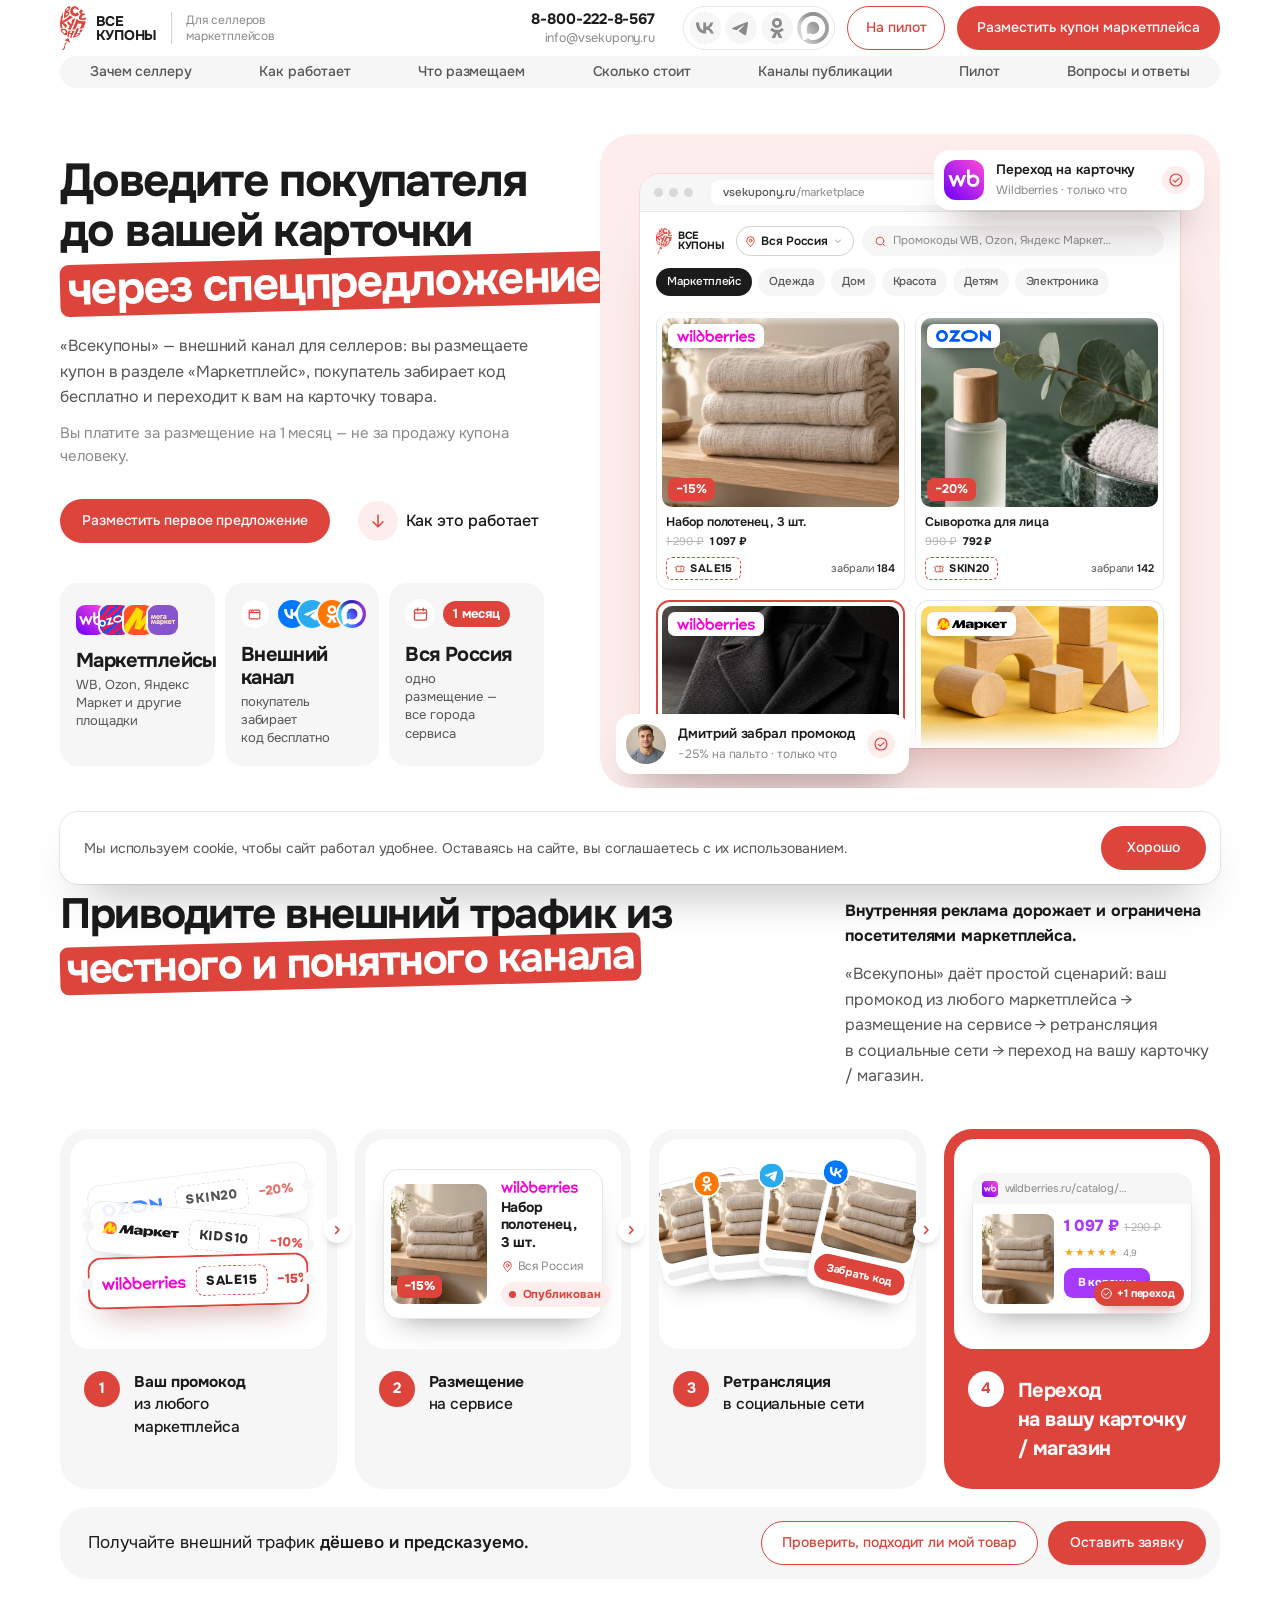
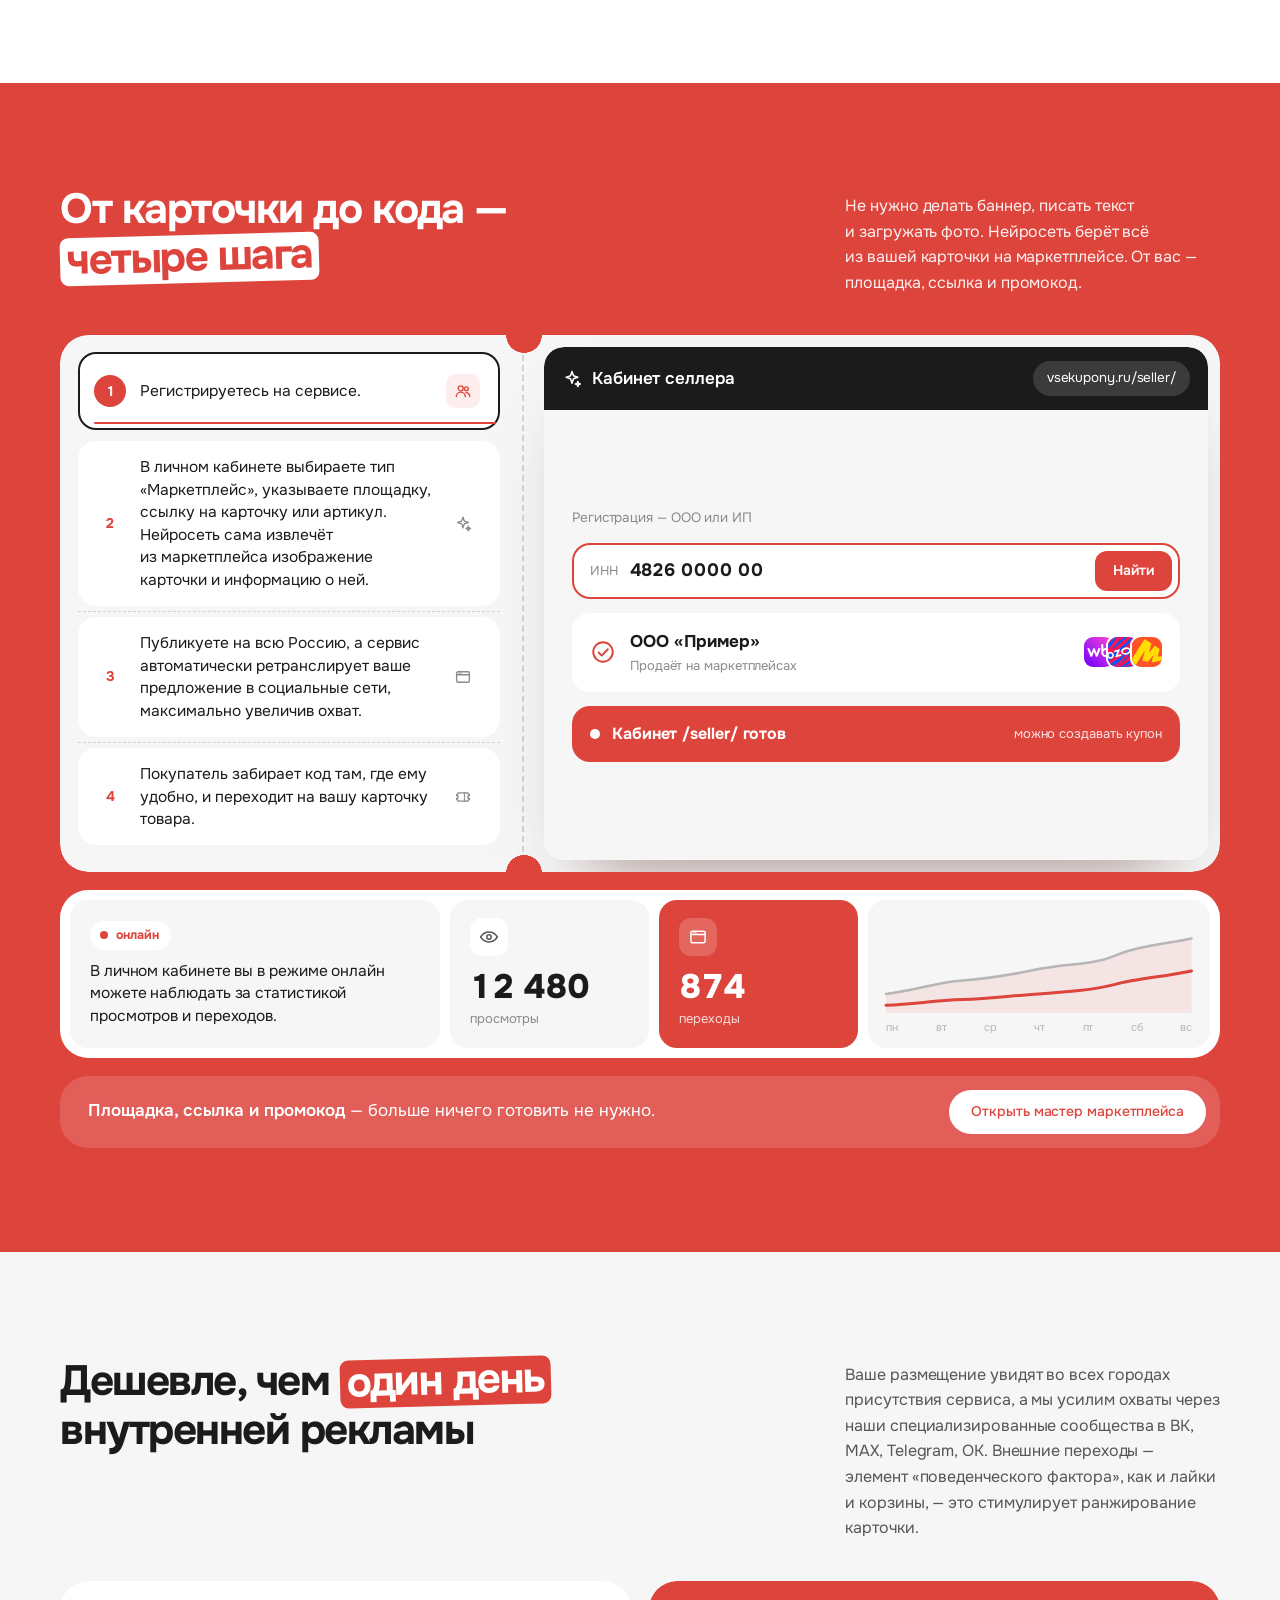
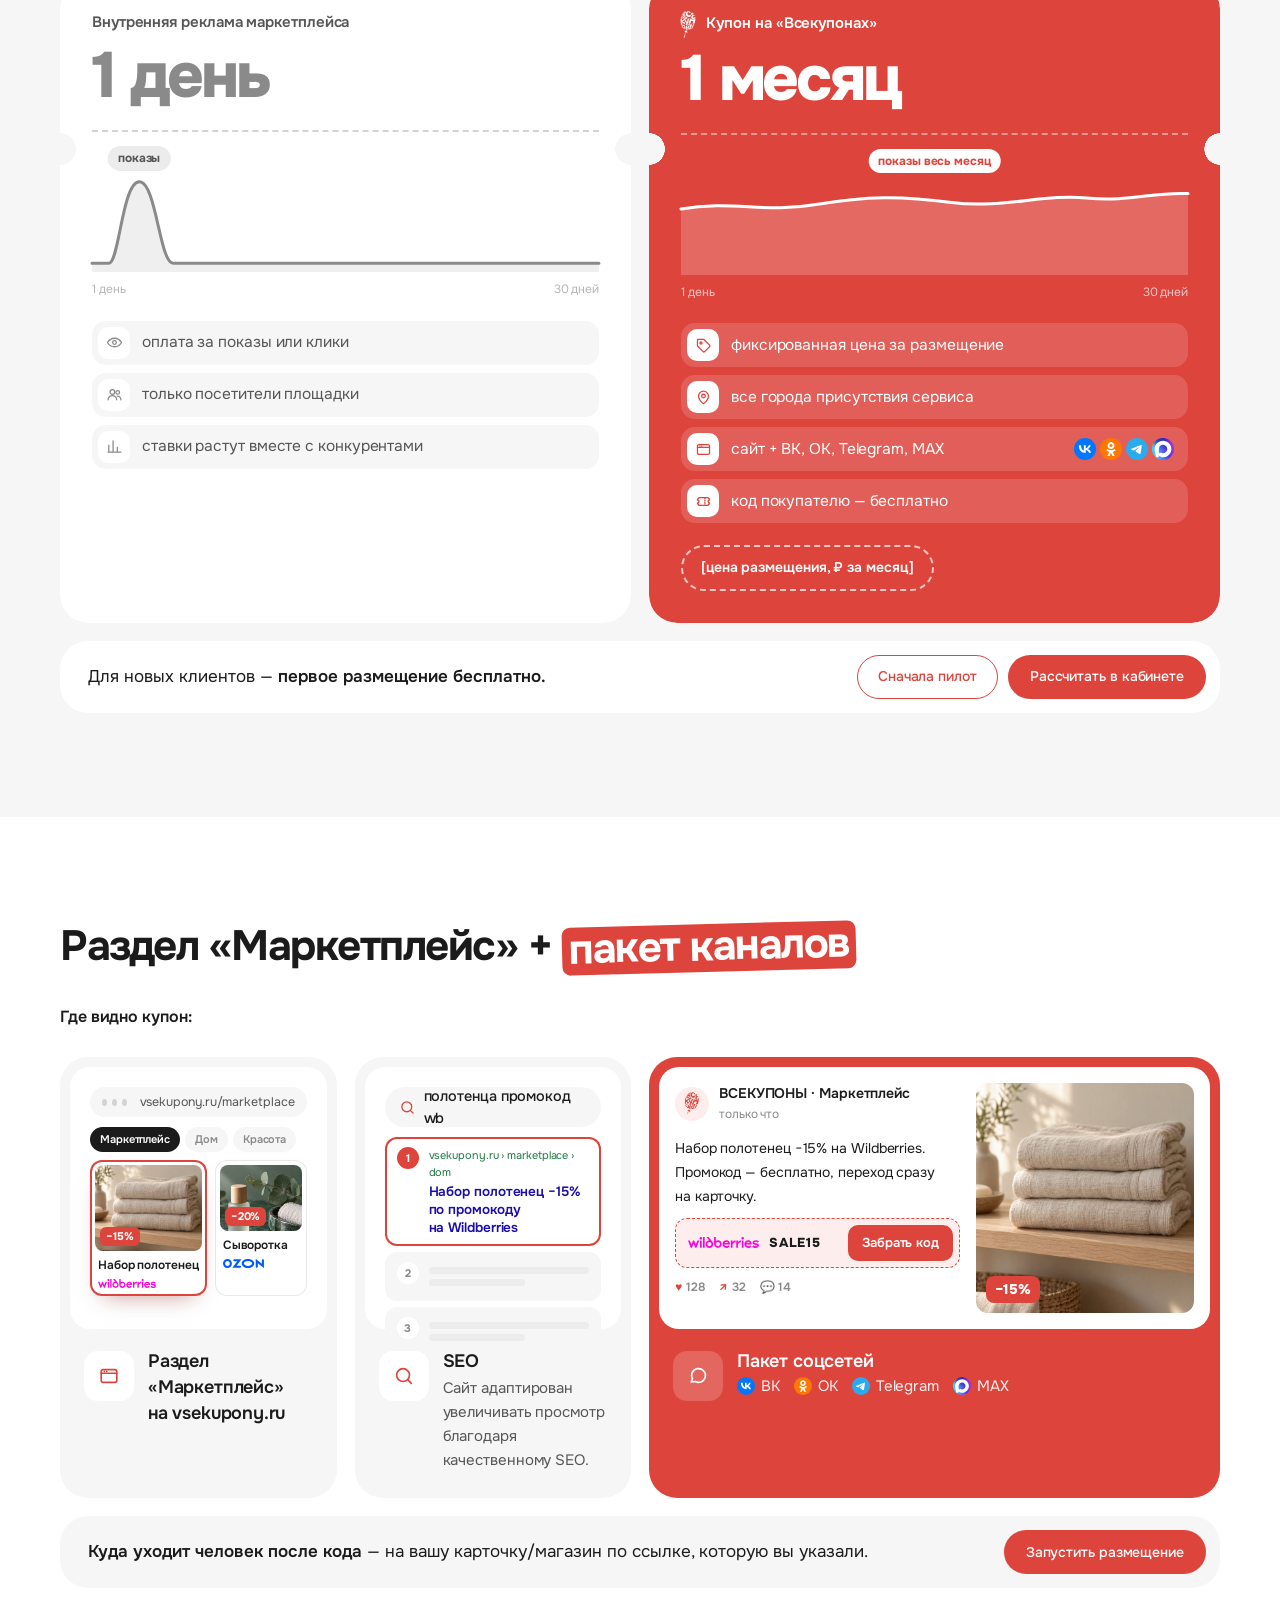
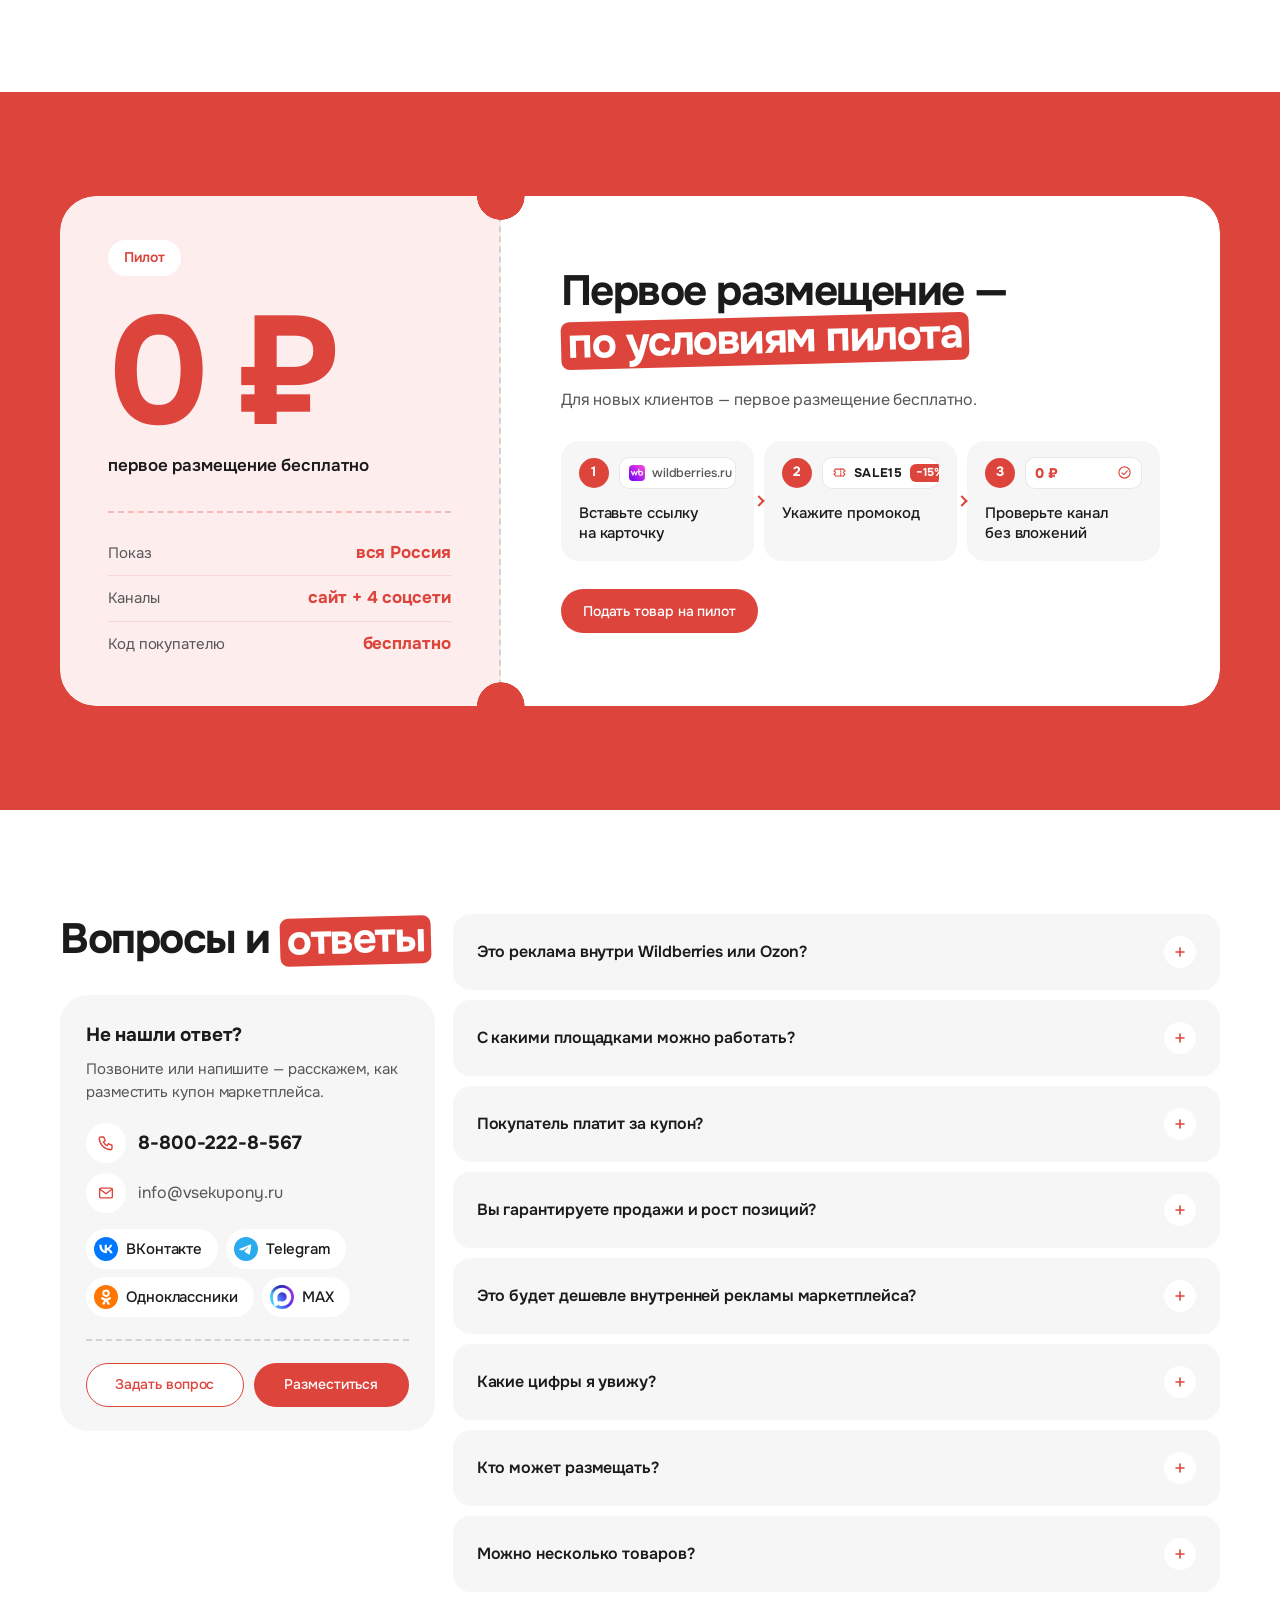
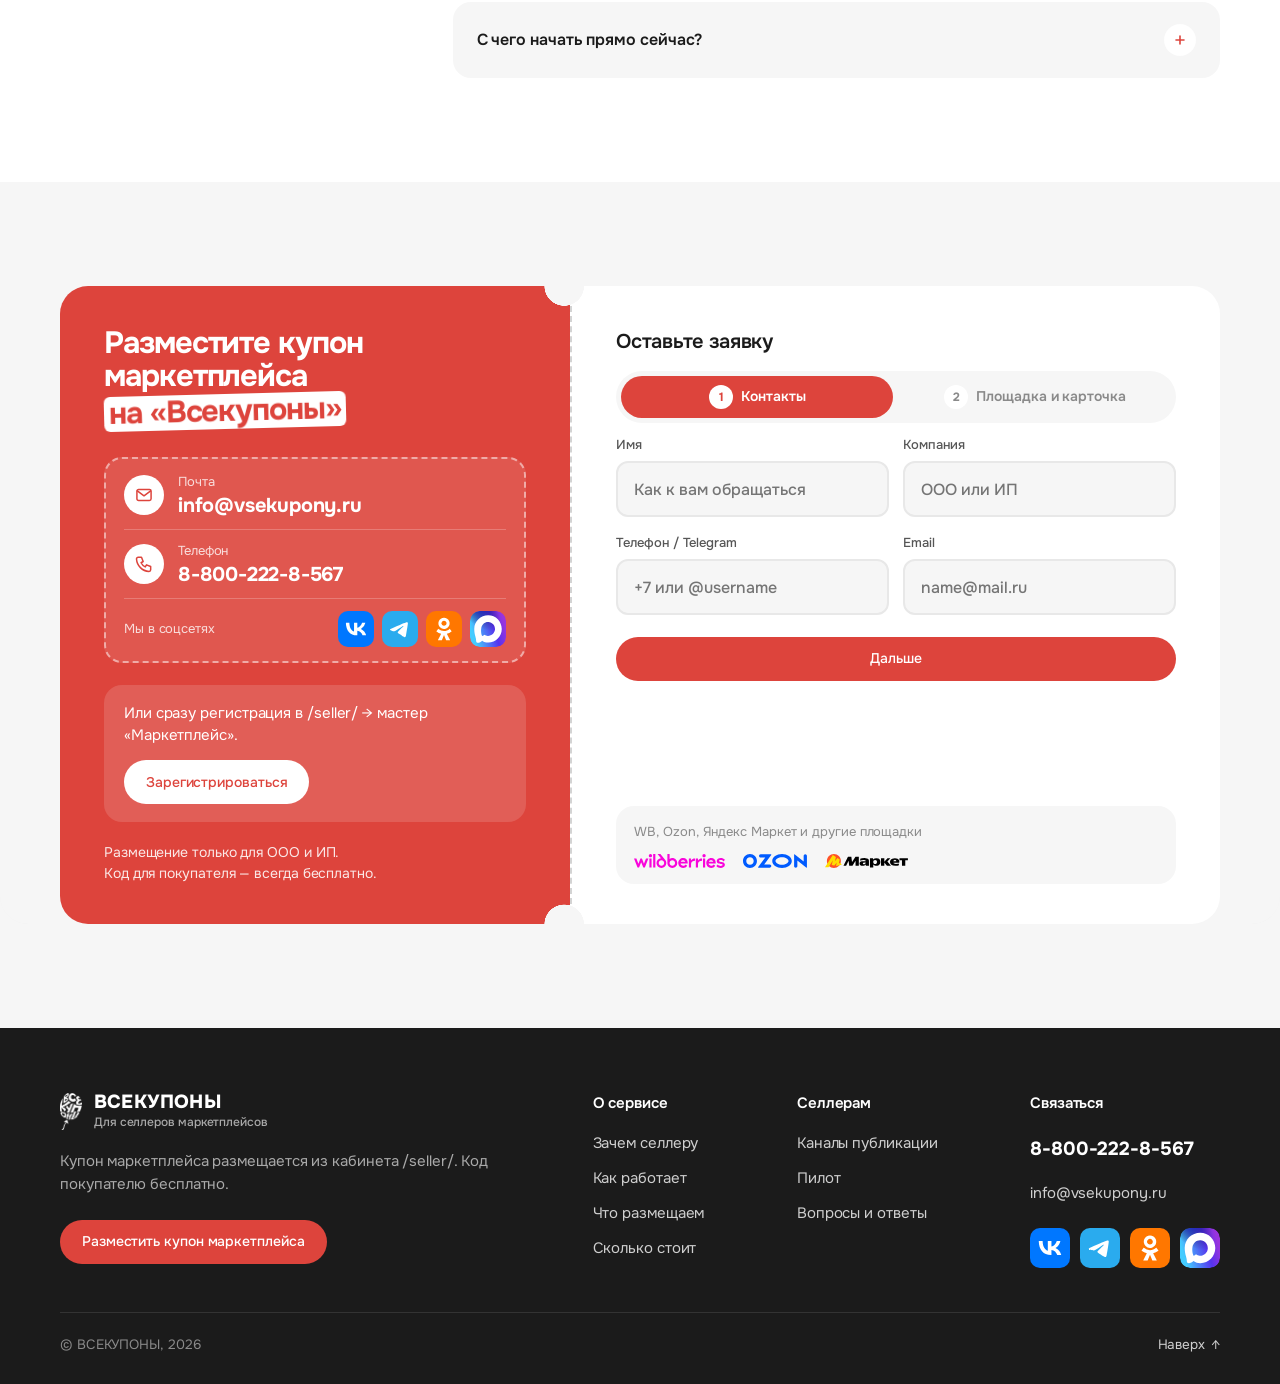
==== marketplace-design.html @ a9ed02a7 "Лендинг для селлеров: подписи каналов по верху значка, плашки шагов пилота одного вида Co-Authored-B" ====
<!doctype html>
<html lang="ru">
<head>
<meta charset="utf-8">
<meta name="robots" content="noindex, nofollow">
<meta name="viewport" content="width=device-width, initial-scale=1">
<title>ВСЕКУПОНЫ для селлеров маркетплейсов — дизайн лендинга</title>
<link rel="preconnect" href="https://fonts.googleapis.com">
<link rel="preconnect" href="https://fonts.gstatic.com" crossorigin>
<link href="https://fonts.googleapis.com/css2?family=Onest:wght@400;500;600;700;800&display=swap" rel="stylesheet">
<link rel="stylesheet" href="assets/business-design.css?v=20261019c">
<link rel="stylesheet" href="assets/marketplace-design.css?v=20261023r">
<link rel="icon" href="assets/brand/logo-red.png">
</head>
<body>

<!-- ===================================================================
     Лендинг для селлеров маркетплейсов — дизайн. Тексты и структура один
     в один с Ч/Б прототипом marketplace.html (правки 23.10.2026), визуальный
     язык и компоненты — с лендинга для бизнеса (index.html): фирменный
     #DD443C, слово-«ценник» в заголовке, купоны с вырезами, мини-интерфейсы.
     Общие стили и скрипты — business-design.css / business-design.js,
     свои блоки — marketplace-design.css, демо мастера и форма в два шага —
     marketplace.js (общий с прототипом), плашки первого экрана —
     marketplace-design.js. Товары, цены и цифры в мини-интерфейсах — пример.
     =================================================================== -->

<!-- Шапка -->
<header class="hd">
  <div class="wrap hd__in">
    <a class="logo" href="#top" aria-label="ВСЕКУПОНЫ для селлеров маркетплейсов">
      <img class="logo__mark" src="assets/brand/logo-red.png" alt="" width="26" height="44">
      <span class="logo__word">Все<br>купоны</span>
    </a>
    <span class="logo__tag">Для селлеров<br>маркетплейсов</span>

    <nav class="hd__nav" aria-label="Разделы">
      <a href="#why">Зачем селлеру</a>
      <a href="#steps">Как работает</a>
      <a href="#easy">Что размещаем</a>
      <a href="#price">Сколько стоит</a>
      <a href="#channels">Каналы публикации</a>
      <a href="#pilot">Пилот</a>
      <a href="#faq">Вопросы и&nbsp;ответы</a>
    </nav>

    <div class="hd__contacts">
      <a class="hd__phone" href="tel:88002228567">8-800-222-8-567</a>
      <a class="hd__mail" href="mailto:info@vsekupony.ru">info@vsekupony.ru</a>
    </div>
    <span class="hd__soc">
      <a href="https://vk.ru/vsekupony_biz" target="_blank" rel="noopener" title="ВКонтакте" aria-label="ВКонтакте" data-soc="vk"></a>
      <a href="https://t.me/vsekupony_bizz" target="_blank" rel="noopener" title="Telegram" aria-label="Telegram" data-soc="tg"></a>
      <a href="https://ok.ru/group/70000060912009" target="_blank" rel="noopener" title="Одноклассники" aria-label="Одноклассники" data-soc="ok"></a>
      <a href="https://max.ru/join/2eN5_3E8tOdDaSFXM5LEZzfrvuWgDR_QiqPF8-xUmv8" target="_blank" rel="noopener" title="MAX" aria-label="MAX" data-soc="max"></a>
    </span>
    <a class="btn btn--soft hd__pilot" href="#pilot">На пилот</a>
    <a class="btn btn--red hd__cta" href="#final">Разместить купон маркетплейса</a>
    <span class="hd__msoc"><a href="https://t.me/vsekupony_bizz" target="_blank" rel="noopener" aria-label="Telegram" data-soc="tg"></a><a href="https://max.ru/join/2eN5_3E8tOdDaSFXM5LEZzfrvuWgDR_QiqPF8-xUmv8" target="_blank" rel="noopener" aria-label="MAX" data-soc="max"></a></span>
    <button class="hd__burger" type="button" aria-label="Меню" aria-expanded="false" aria-controls="mnav" data-burger><i></i><i></i><i></i></button>
  </div>

  <!-- Мобильное меню: разделы, контакты и кнопки -->
  <div class="mnav" id="mnav" hidden data-mnav>
    <nav class="mnav__links" aria-label="Разделы (мобильное меню)">
      <a href="#why">Зачем селлеру</a>
      <a href="#steps">Как работает</a>
      <a href="#easy">Что размещаем</a>
      <a href="#price">Сколько стоит</a>
      <a href="#channels">Каналы публикации</a>
      <a href="#pilot">Пилот</a>
      <a href="#faq">Вопросы и&nbsp;ответы</a>
    </nav>
    <div class="mnav__ct">
      <a class="mnav__phone" href="tel:88002228567">8-800-222-8-567</a>
      <a class="mnav__mail" href="mailto:info@vsekupony.ru">info@vsekupony.ru</a>
      <span class="mnav__soc"><a href="https://vk.ru/vsekupony_biz" target="_blank" rel="noopener" aria-label="ВКонтакте" data-soc="vk"></a><a href="https://t.me/vsekupony_bizz" target="_blank" rel="noopener" aria-label="Telegram" data-soc="tg"></a><a href="https://ok.ru/group/70000060912009" target="_blank" rel="noopener" aria-label="Одноклассники" data-soc="ok"></a><a href="https://max.ru/join/2eN5_3E8tOdDaSFXM5LEZzfrvuWgDR_QiqPF8-xUmv8" target="_blank" rel="noopener" aria-label="MAX" data-soc="max"></a></span>
    </div>
    <div class="mnav__btns">
      <a class="btn btn--soft" href="#pilot">На пилот</a>
      <a class="btn btn--red" href="#final">Разместить купон маркетплейса</a>
    </div>
  </div>
</header>

<main id="top">

  <!-- Первый экран: «Быстрый аргумент» -->
  <section class="hero">
    <div class="wrap hero__in">
      <div class="hero__text">
        <h1>Доведите покупателя до&nbsp;вашей карточки <span class="tag">через спецпредложение</span></h1>
        <p class="lead">«Всекупоны» — внешний канал для селлеров: вы размещаете купон в&nbsp;разделе «Маркетплейс», покупатель забирает код бесплатно и&nbsp;переходит к&nbsp;вам на&nbsp;карточку товара.</p>
        <p class="mx-lead2">Вы платите за&nbsp;размещение на&nbsp;1&nbsp;месяц — не&nbsp;за&nbsp;продажу купона человеку.</p>
        <div class="hero__cta">
          <a class="btn btn--red btn--lg" href="#final">Разместить первое предложение</a>
          <a class="hero__link" href="#steps"><i data-ic="down"></i>Как это работает</a>
        </div>
        <!-- Факты первого экрана — те же фразы, что в прототипе, разложены карточками -->
        <ul class="hero__nums mx-nums">
          <li>
            <span class="mx-mps"><img src="assets/brand/mp/wildberries.svg" alt=""><img src="assets/brand/mp/ozon.svg" alt=""><img src="assets/brand/mp/yandex-market.svg" alt=""><img src="assets/brand/mp/megamarket.svg" alt=""></span>
            <b>Маркетплейсы</b>
            <span>WB, Ozon, Яндекс Маркет и&nbsp;другие площадки</span>
          </li>
          <li>
            <span class="hn__ch"><i class="hn__site" data-ic="site"></i><span class="hn__soc"><i data-soc="vk"></i><i data-soc="tg"></i><i data-soc="ok"></i><i data-soc="max"></i></span></span>
            <b>Внешний канал</b>
            <span>покупатель забирает <br>код бесплатно</span>
          </li>
          <li>
            <span class="hn__price mx-cal"><i data-ic="cal"></i><em>1&nbsp;месяц</em></span>
            <b>Вся Россия</b>
            <span>одно размещение&nbsp;— <br>все города сервиса</span>
          </li>
        </ul>
      </div>

      <!-- Справа — раздел «Маркетплейс» на витрине: лента купонов селлеров
           прокручивается сама (business-design.js), поверх — покупатель забирает
           промокод и переходит на карточку (marketplace-design.js) -->
      <div class="hero__vis hx mx-hx" aria-hidden="true">
        <div class="hx__stage">
          <div class="hx__win">
            <div class="hx__bar"><i></i><i></i><i></i><span><b>vsekupony.ru</b>/marketplace</span></div>
            <div class="hx__app">
              <div class="hx__top">
                <span class="hx__brand"><img class="hx__logo" src="assets/brand/logo-red.png" alt=""><b>Все<br>купоны</b></span>
                <span class="hx__city"><i data-ic="pin"></i>Вся Россия<em data-ic="chev"></em></span>
                <span class="hx__search"><i data-ic="search"></i>Промокоды WB, Ozon, Яндекс Маркет…</span>
              </div>
              <div class="hx__cats"><span class="is-on">Маркетплейс</span><span>Одежда</span><span>Дом</span><span>Красота</span><span>Детям</span><span>Электроника</span></div>
              <div class="hx__feed" data-hx-feed>
                <div class="hx__track">
                  <div class="hx__grid">
                    <div class="hx__c is-hot" data-mx-card="0">
                      <div class="hx__ph" style="background-image:url('assets/products/towels.jpg');background-position:center 40%"><em>−15%</em><span class="mx-mp"><img src="assets/brand/mp/wildberries-full.svg" alt="Wildberries"></span></div>
                      <b>Набор полотенец, 3&nbsp;шт.</b><span class="mx-pr"><s>1&nbsp;290&nbsp;₽</s>1&nbsp;097&nbsp;₽</span>
                      <small class="mx-code"><span><i data-ic="ticket"></i>SALE15</span><em>забрали <u data-mx-count="0">184</u></em></small>
                    </div>
                    <div class="hx__c" data-mx-card="1">
                      <div class="hx__ph" style="background-image:url('assets/products/serum.jpg');background-position:center 45%"><em>−20%</em><span class="mx-mp"><img src="assets/brand/mp/ozon-full.svg" alt="Ozon"></span></div>
                      <b>Сыворотка для&nbsp;лица</b><span class="mx-pr"><s>990&nbsp;₽</s>792&nbsp;₽</span>
                      <small class="mx-code"><span><i data-ic="ticket"></i>SKIN20</span><em>забрали <u data-mx-count="1">142</u></em></small>
                    </div>
                    <div class="hx__c" data-mx-card="2">
                      <div class="hx__ph" style="background-image:url('assets/products/coat.jpg');background-position:center 45%"><em>−25%</em><span class="mx-mp"><img src="assets/brand/mp/wildberries-full.svg" alt="Wildberries"></span></div>
                      <b>Пальто шерстяное</b><span class="mx-pr"><s>8&nbsp;900&nbsp;₽</s>6&nbsp;675&nbsp;₽</span>
                      <small class="mx-code"><span><i data-ic="ticket"></i>WARM25</span><em>забрали <u data-mx-count="2">97</u></em></small>
                    </div>
                    <div class="hx__c" data-mx-card="3">
                      <div class="hx__ph" style="background-image:url('assets/products/toys.jpg');background-position:center 55%"><em>−10%</em><span class="mx-mp"><img src="assets/brand/mp/yandex-market-full.svg" alt="Яндекс Маркет"></span></div>
                      <b>Деревянный конструктор</b><span class="mx-pr"><s>1&nbsp;450&nbsp;₽</s>1&nbsp;305&nbsp;₽</span>
                      <small class="mx-code"><span><i data-ic="ticket"></i>KIDS10</span><em>забрали <u data-mx-count="3">76</u></em></small>
                    </div>
                    <div class="hx__c" data-mx-card="4">
                      <div class="hx__ph" style="background-image:url('assets/products/mugs.jpg');background-position:center 40%"><em>−15%</em><span class="mx-mp"><img src="assets/brand/mp/ozon-full.svg" alt="Ozon"></span></div>
                      <b>Набор кружек, 2&nbsp;шт.</b><span class="mx-pr"><s>1&nbsp;190&nbsp;₽</s>1&nbsp;012&nbsp;₽</span>
                      <small class="mx-code"><span><i data-ic="ticket"></i>CUP15</span><em>забрали <u data-mx-count="4">131</u></em></small>
                    </div>
                    <div class="hx__c" data-mx-card="5">
                      <div class="hx__ph" style="background-image:url('assets/products/manicure.jpg');background-position:center 50%"><em>−30%</em><span class="mx-mp"><img src="assets/brand/mp/megamarket-full.svg" alt="Мегамаркет"></span></div>
                      <b>Набор для&nbsp;маникюра</b><span class="mx-pr"><s>1&nbsp;700&nbsp;₽</s>1&nbsp;190&nbsp;₽</span>
                      <small class="mx-code"><span><i data-ic="ticket"></i>NAIL30</span><em>забрали <u data-mx-count="5">88</u></em></small>
                    </div>
                  </div>
                </div>
              </div>
            </div>
          </div>

          <div class="hx__ev hx__ev--top" data-mx-ev="1">
            <span class="ava mx-ev__mp" style="background-image:url('assets/brand/mp/wildberries.svg')"></span>
            <div><b>Переход на&nbsp;карточку</b><span>Wildberries · только что</span></div>
            <i class="hx__ok" data-ic="check"></i>
          </div>
          <div class="hx__ev" data-mx-ev="0">
            <span class="ava" style="background-image:url('social-kit/photos/people/anna.jpg')"></span>
            <div><b>Анна забрала промокод</b><span>−15% на&nbsp;полотенца · только что</span></div>
            <i class="hx__ok" data-ic="check"></i>
          </div>
        </div>
      </div>
    </div>
  </section>

  <!-- Зачем селлеру: сценарий из четырёх звеньев — мини-интерфейс на каждом -->
  <section class="sec" id="why">
    <div class="wrap">
      <div class="hrow">
        <div class="head">
          <h2>Приводите внешний трафик из&nbsp;<span class="tag">честного и&nbsp;понятного канала</span></h2>
        </div>
        <div class="hrow__txt">
          <p class="text"><b>Внутренняя реклама дорожает и&nbsp;ограничена посетителями маркетплейса.</b></p>
          <p class="text">«Всекупоны» даёт простой сценарий: ваш промокод из&nbsp;любого маркетплейса → размещение на&nbsp;сервисе → ретрансляция в&nbsp;социальные сети → переход на&nbsp;вашу карточку / магазин.</p>
        </div>
      </div>

      <ol class="path path--ui mx-path">
        <!-- 1. Промокоды селлера на разных площадках — стопка купонов -->
        <li>
          <div class="pv mx-pv">
            <div class="mx-codes">
              <div class="mx-cd"><img src="assets/brand/mp/ozon-full.svg" alt="Ozon"><b>SKIN20</b><em>−20%</em></div>
              <div class="mx-cd"><img src="assets/brand/mp/yandex-market-full.svg" alt="Яндекс Маркет"><b>KIDS10</b><em>−10%</em></div>
              <div class="mx-cd is-top"><img src="assets/brand/mp/wildberries-full.svg" alt="Wildberries"><b>SALE15</b><em>−15%</em></div>
            </div>
          </div>
          <div class="path__t"><span class="path__n">1</span><p><b>Ваш промокод</b><br>из&nbsp;любого маркетплейса</p></div>
        </li>
        <!-- 2. Купон на витрине сервиса -->
        <li>
          <div class="pv mx-pv">
            <div class="mx-cp">
              <span class="mx-cp__ph" style="background-image:url('assets/products/towels.jpg')"><em>−15%</em></span>
              <div class="mx-cp__b">
                <img src="assets/brand/mp/wildberries-full.svg" alt="Wildberries">
                <b>Набор полотенец, 3&nbsp;шт.</b>
                <span class="mx-cp__geo"><i data-ic="pin"></i>Вся Россия</span>
                <span class="mx-cp__st"><span class="dot"></span>Опубликован</span>
              </div>
            </div>
          </div>
          <div class="path__t"><span class="path__n">2</span><p><b>Размещение</b><br>на&nbsp;сервисе</p></div>
        </li>
        <!-- 3. Тот же купон — постами в соцсетях, веером -->
        <li>
          <div class="pv mx-pv">
            <div class="mx-fan">
              <div class="mx-post"><i data-soc="max"></i><span style="background-image:url('assets/products/towels.jpg')"></span><u></u></div>
              <div class="mx-post"><i data-soc="ok"></i><span style="background-image:url('assets/products/towels.jpg')"></span><u></u></div>
              <div class="mx-post"><i data-soc="tg"></i><span style="background-image:url('assets/products/towels.jpg')"></span><u></u></div>
              <div class="mx-post is-top"><i data-soc="vk"></i><span style="background-image:url('assets/products/towels.jpg')"></span><b>Забрать код</b></div>
            </div>
          </div>
          <div class="path__t"><span class="path__n">3</span><p><b>Ретрансляция</b><br>в&nbsp;социальные сети</p></div>
        </li>
        <!-- 4. Карточка товара на площадке, куда пришёл покупатель -->
        <li>
          <div class="pv mx-pv">
            <div class="mx-pdp">
              <div class="mx-pdp__bar"><img src="assets/brand/mp/wildberries.svg" alt=""><span>wildberries.ru/catalog/…</span></div>
              <div class="mx-pdp__in">
                <span class="mx-pdp__ph" style="background-image:url('assets/products/towels.jpg')"></span>
                <div>
                  <b>1&nbsp;097&nbsp;₽ <s>1&nbsp;290&nbsp;₽</s></b>
                  <span class="mx-pdp__stars">★★★★★ <small>4,9</small></span>
                  <span class="mx-pdp__btn">В&nbsp;корзину</span>
                </div>
              </div>
              <span class="mx-pdp__badge"><i data-ic="check"></i>+1 переход</span>
            </div>
          </div>
          <div class="path__t"><span class="path__n">4</span><p><b>Переход</b><br>на&nbsp;вашу карточку / магазин</p></div>
        </li>
      </ol>

      <div class="launch__foot mx-foot">
        <p class="text">Получайте внешний трафик <b>дёшево и&nbsp;предсказуемо.</b></p>
        <div class="mx-btns">
          <a class="btn btn--soft" href="#final">Проверить, подходит ли мой товар</a>
          <a class="btn btn--red" href="#final">Оставить заявку</a>
        </div>
      </div>
    </div>
  </section>

  <!-- Как это работает: четыре шага из ТЗ слева, живое демо мастера справа
       (marketplace.js — ссылка «впечатывается» сама, карточка подтягивается) -->
  <section class="sec sec--red" id="steps">
    <div class="wrap">
      <div class="hrow">
        <div class="head">
          <h2>От&nbsp;карточки до&nbsp;кода&nbsp;— <span class="tag tag--w">четыре шага</span></h2>
        </div>
        <p class="text">Не&nbsp;нужно делать баннер, писать текст и&nbsp;загружать фото. Нейросеть берёт всё из&nbsp;вашей карточки на&nbsp;маркетплейсе. От&nbsp;вас&nbsp;— площадка, ссылка и&nbsp;промокод.</p>
      </div>

      <!-- Четыре шага из ТЗ — вкладки слева, справа экран кабинета на этом шаге.
           Переключаются сами и по клику (business-design.js, как AI-помощник);
           это показ, а не рабочая форма: товар, ИНН и цифры — пример -->
      <div class="aix mx-aix" id="easy" data-aix data-aix-hover>
        <div class="aix__l">
          <ol class="aix__tabs" role="tablist">
            <li><button type="button" role="tab" aria-selected="true"><em>1</em><span>Регистрируетесь на&nbsp;сервисе.</span><i class="aix__ic" data-ic="users"></i><i class="aix__bar"></i></button></li>
            <li><button type="button" role="tab"><em>2</em><span>В&nbsp;личном кабинете выбираете тип «Маркетплейс», указываете площадку, ссылку на&nbsp;карточку или артикул. Нейросеть сама извлечёт из&nbsp;маркетплейса изображение карточки и&nbsp;информацию о&nbsp;ней.</span><i class="aix__ic" data-ic="spark"></i><i class="aix__bar"></i></button></li>
            <li><button type="button" role="tab"><em>3</em><span>Публикуете на&nbsp;всю Россию, а&nbsp;сервис автоматически ретранслирует ваше предложение в&nbsp;социальные сети, максимально увеличив охват.</span><i class="aix__ic" data-ic="site"></i><i class="aix__bar"></i></button></li>
            <li><button type="button" role="tab"><em>4</em><span>Покупатель забирает код там, где ему удобно, и&nbsp;переходит на&nbsp;вашу карточку товара.</span><i class="aix__ic" data-ic="ticket"></i><i class="aix__bar"></i></button></li>
          </ol>
        </div>

        <div class="aix__win" aria-hidden="true">
          <div class="aix__top"><i data-ic="spark"></i><b>Кабинет селлера</b><span class="aix__ask">vsekupony.ru/seller/</span></div>

          <!-- 1. Регистрация: ИНН → компания найдена → кабинет готов -->
          <div class="aix__p mx-sc mx-sc--reg">
            <p class="aix__k">Регистрация&nbsp;— ООО или ИП</p>
            <div class="mx-inn"><span>ИНН</span><b>4826 0000 00</b><em>Найти</em></div>
            <div class="mx-org">
              <i data-ic="check"></i>
              <div><b>ООО «Пример»</b><span>Продаёт на&nbsp;маркетплейсах</span></div>
              <span class="mx-mpline"><img src="assets/brand/mp/wildberries.svg" alt=""><img src="assets/brand/mp/ozon.svg" alt=""><img src="assets/brand/mp/yandex-market.svg" alt=""></span>
            </div>
            <div class="mx-ready"><span class="dot"></span><b>Кабинет /seller/ готов</b><em>можно создавать купон</em></div>
          </div>

          <!-- 2. Тип «Маркетплейс», площадка и ссылка — сервис сам тянет карточку -->
          <div class="aix__p mx-sc mx-sc--pull">
            <div class="mx-types"><span>Региональный</span><span class="is-on">Маркетплейс</span><span>Для&nbsp;бизнеса</span></div>
            <div class="mx-link"><img src="assets/brand/mp/wildberries-full.svg" alt="Wildberries"><span>wildberries.ru/catalog/184239517</span><i data-ic="spark"></i></div>
            <div class="mx-pull">
              <span class="mx-pull__ph" style="background-image:url('assets/products/towels.jpg')"><em>3 фото</em></span>
              <ul>
                <li><span>Название</span><b>Набор полотенец, 3&nbsp;шт.</b></li>
                <li><span>Цена</span><b>1&nbsp;290&nbsp;₽</b></li>
                <li><span>Категория</span><b>Товары для&nbsp;дома</b></li>
                <li><span>Текст купона</span><b>написала нейросеть</b></li>
              </ul>
            </div>
            <p class="mx-auto__k"><i data-ic="spark"></i>Сервис сам: забирает фото, берёт название и&nbsp;цену, ставит категорию, пишет текст</p>
          </div>

          <!-- 3. Публикация на всю Россию + каналы -->
          <div class="aix__p mx-sc mx-sc--pub">
            <div class="mx-pub">
              <div class="mx-cpn">
                <span class="mx-cpn__ph" style="background-image:url('assets/products/towels.jpg')"><em>−15%</em><span class="mx-mp"><img src="assets/brand/mp/wildberries-full.svg" alt="Wildberries"></span></span>
                <div class="mx-cpn__b">
                  <b>Набор полотенец, 3&nbsp;шт.</b>
                  <span class="mx-pr"><s>1&nbsp;290&nbsp;₽</s>1&nbsp;097&nbsp;₽</span>
                  <span class="mx-cpn__code"><i data-ic="ticket"></i>SALE15</span>
                </div>
              </div>
              <div class="mx-chl">
                <div class="mx-geo"><i data-ic="pin"></i><span>Где показывать</span><b>Вся Россия</b></div>
                <ul>
                  <li><i class="mx-chl__site" data-ic="site"></i>vsekupony.ru</li>
                  <li><i data-soc="vk"></i>ВКонтакте</li>
                  <li><i data-soc="ok"></i>Одноклассники</li>
                  <li><i data-soc="tg"></i>Telegram</li>
                  <li><i data-soc="max"></i>MAX</li>
                </ul>
                <span class="mx-go">Опубликовать на&nbsp;всю Россию</span>
              </div>
            </div>
          </div>

          <!-- 4. Покупатель: забрал код → перешёл на карточку -->
          <div class="aix__p mx-sc mx-sc--buy">
            <div class="mx-buy">
              <div class="mx-take">
                <span class="mx-take__ph" style="background-image:url('assets/products/towels.jpg')"></span>
                <b>Набор полотенец −15%</b>
                <span class="mx-take__code"><u>SALE15</u><em>скопирован</em></span>
                <span class="mx-take__btn">Перейти на&nbsp;карточку</span>
              </div>
              <i class="mx-buy__arr" data-ic="spark"></i>
              <div class="mx-pdp mx-pdp--big">
                <div class="mx-pdp__bar"><img src="assets/brand/mp/wildberries.svg" alt=""><span>wildberries.ru/catalog/184239517</span></div>
                <div class="mx-pdp__in">
                  <span class="mx-pdp__ph" style="background-image:url('assets/products/towels.jpg')"></span>
                  <div>
                    <small class="mx-pdp__t">Набор полотенец, 3&nbsp;шт.</small>
                    <span class="mx-pdp__stars">★★★★★ <small>4,9 · 1&nbsp;284 оценки</small></span>
                    <b>1&nbsp;097&nbsp;₽ <s>1&nbsp;290&nbsp;₽</s></b>
                    <span class="mx-pdp__promo"><i data-ic="ticket"></i>SALE15 применён<em>−15%</em></span>
                    <span class="mx-pdp__btn">В&nbsp;корзину</span>
                    <span class="mx-pdp__dl">Доставка завтра</span>
                  </div>
                </div>
                <span class="mx-pdp__badge"><i data-ic="check"></i>+1 переход с&nbsp;«Всекупонов»</span>
              </div>
            </div>
          </div>
        </div>
      </div>

      <!-- Статистика в кабинете: какие цифры видит селлер -->
      <div class="mx-stat">
        <div class="mx-stat__t">
          <span class="mx-live"><span class="dot"></span>онлайн</span>
          <p>В&nbsp;личном кабинете вы&nbsp;в&nbsp;режиме онлайн можете наблюдать за&nbsp;статистикой просмотров и&nbsp;переходов.</p>
        </div>
        <div class="mx-stat__n"><i data-ic="eye"></i><div><b>12 480</b><span>просмотры</span></div></div>
        <div class="mx-stat__n is-red"><i data-ic="site"></i><div><b>874</b><span>переходы</span></div></div>
        <div class="mx-stat__ch" aria-hidden="true">
          <svg viewBox="0 0 280 90" preserveAspectRatio="none">
            <path class="mx-stat__a" d="M0 70 C 30 66, 45 58, 70 56 S 115 50, 140 44 S 190 40, 210 30 S 255 18, 280 12 L 280 90 L 0 90 Z"/>
            <path class="mx-stat__l1" d="M0 70 C 30 66, 45 58, 70 56 S 115 50, 140 44 S 190 40, 210 30 S 255 18, 280 12"/>
            <path class="mx-stat__l2" d="M0 82 C 30 80, 45 77, 70 76 S 115 72, 140 70 S 190 66, 210 60 S 255 52, 280 46"/>
          </svg>
          <div class="mx-stat__days"><span>пн</span><span>вт</span><span>ср</span><span>чт</span><span>пт</span><span>сб</span><span>вс</span></div>
        </div>
      </div>

      <div class="launch__foot">
        <p class="text"><b>Площадка, ссылка и&nbsp;промокод</b>&nbsp;— больше ничего готовить не&nbsp;нужно.</p>
        <a class="btn btn--white" href="#final">Открыть мастер маркетплейса</a>
      </div>
    </div>
  </section>

  <!-- Сколько стоит: месяц размещения против дня внутренней рекламы.
       Цены в ТЗ нет — в купоне место под цифру -->
  <section class="sec sec--gray" id="price">
    <div class="wrap">
      <div class="hrow">
        <div class="head">
          <h2>Дешевле, чем <span class="tag">один день</span> внутренней рекламы</h2>
        </div>
        <p class="text">Ваше размещение увидят во&nbsp;всех городах присутствия сервиса, а&nbsp;мы&nbsp;усилим охваты через наши специализированные сообщества в&nbsp;ВК, MAX, Telegram, ОК. Внешние переходы&nbsp;— элемент «поведенческого фактора», как и&nbsp;лайки и&nbsp;корзины,&nbsp;— это стимулирует ранжирование карточки.</p>
      </div>

      <!-- Календарь на месяц: слева закрашен один день, справа — все тридцать -->
      <div class="mx-cmp">
        <div class="mx-cmp__c">
          <span class="mx-cmp__k">Внутренняя реклама маркетплейса</span>
          <b class="mx-cmp__big">1 день</b>
          <div class="mx-cmp__ch" aria-hidden="true">
            <svg viewBox="0 0 300 100" preserveAspectRatio="none">
              <path class="mx-ch__a" d="M0 92 L 10 92 C 16 92, 18 18, 28 18 C 38 18, 40 92, 48 92 L 300 92 L 300 100 L 0 100 Z"/>
              <path class="mx-ch__l" d="M0 92 L 10 92 C 16 92, 18 18, 28 18 C 38 18, 40 92, 48 92 L 300 92"/>
            </svg>
            <span class="mx-cmp__pin" style="left:9.3%">показы</span>
            <div class="mx-cmp__ax"><span>1&nbsp;день</span><span>30&nbsp;дней</span></div>
          </div>
          <ul>
            <li><i data-ic="eye"></i>оплата за&nbsp;показы или клики</li>
            <li><i data-ic="users"></i>только посетители площадки</li>
            <li><i data-ic="chart"></i>ставки растут вместе с&nbsp;конкурентами</li>
          </ul>
        </div>
        <div class="mx-cmp__c mx-cmp__c--us">
          <span class="mx-cmp__k"><img src="assets/brand/logo-white.png" alt="">Купон на&nbsp;«Всекупонах»</span>
          <b class="mx-cmp__big">1 месяц</b>
          <div class="mx-cmp__ch" aria-hidden="true">
            <svg viewBox="0 0 300 100" preserveAspectRatio="none">
              <path class="mx-ch__a" d="M0 40 C 30 32, 50 44, 80 36 S 130 28, 160 34 S 215 26, 240 30 S 280 24, 300 26 L 300 100 L 0 100 Z"/>
              <path class="mx-ch__l" d="M0 40 C 30 32, 50 44, 80 36 S 130 28, 160 34 S 215 26, 240 30 S 280 24, 300 26"/>
            </svg>
            <span class="mx-cmp__pin" style="left:50%">показы весь месяц</span>
            <div class="mx-cmp__ax"><span>1&nbsp;день</span><span>30&nbsp;дней</span></div>
          </div>
          <ul>
            <li><i data-ic="f-tag"></i>фиксированная цена за&nbsp;размещение</li>
            <li><i data-ic="pin"></i>все города присутствия сервиса</li>
            <li><i data-ic="site"></i>сайт + ВК, ОК, Telegram, MAX<span class="mx-cmp__soc"><i data-soc="vk"></i><i data-soc="ok"></i><i data-soc="tg"></i><i data-soc="max"></i></span></li>
            <li><i data-ic="ticket"></i>код покупателю&nbsp;— бесплатно</li>
          </ul>
          <span class="mx-cmp__sum">[цена размещения, ₽ за&nbsp;месяц]</span>
        </div>
      </div>

      <div class="launch__foot mx-foot">
        <p class="text">Для новых клиентов&nbsp;— <b>первое размещение бесплатно.</b></p>
        <div class="mx-btns">
          <a class="btn btn--soft" href="#pilot">Сначала пилот</a>
          <a class="btn btn--red" href="#final">Рассчитать в&nbsp;кабинете</a>
        </div>
      </div>
    </div>
  </section>

  <!-- Где видно + каналы: одно и то же предложение в трёх местах -->
  <section class="sec" id="channels">
    <div class="wrap">
      <div class="head mx-ch__h">
        <h2>Раздел «Маркетплейс» + <span class="tag">пакет каналов</span></h2>
        <p class="text mx-kick">Где видно купон:</p>
      </div>
      <div class="chs chs--ui mx-chs">
        <!-- Витрина: раздел «Маркетплейс», купон селлера среди других -->
        <div class="ch">
          <div class="chv mx-chv">
            <div class="chv__bar"><i></i><i></i><i></i><span>vsekupony.ru/marketplace</span></div>
            <div class="mx-shop">
              <div class="mx-shop__tabs"><span class="is-on">Маркетплейс</span><span>Дом</span><span>Красота</span></div>
              <div class="mx-shop__grid">
                <div class="mx-shop__c is-me"><span style="background-image:url('assets/products/towels.jpg')"><em>−15%</em></span><b>Набор полотенец</b><img src="assets/brand/mp/wildberries-full.svg" alt=""></div>
                <div class="mx-shop__c"><span style="background-image:url('assets/products/serum.jpg')"><em>−20%</em></span><b>Сыворотка</b><img src="assets/brand/mp/ozon-full.svg" alt=""></div>
              </div>
            </div>
          </div>
          <div class="ch__t"><span class="ch__ic" data-ic="site"></span><div><h3>Раздел «Маркетплейс» на&nbsp;vsekupony.ru</h3></div></div>
        </div>
        <!-- Поиск: страница купона в выдаче -->
        <div class="ch">
          <div class="chv mx-chv">
            <div class="chv__q"><i data-ic="search"></i>полотенца промокод wb</div>
            <div class="mx-serp">
              <div class="mx-serp__r is-me"><em>1</em><div><small>vsekupony.ru › marketplace › dom</small><b>Набор полотенец −15% по&nbsp;промокоду на&nbsp;Wildberries</b></div></div>
              <div class="mx-serp__r"><em>2</em><div><u></u><u></u></div></div>
              <div class="mx-serp__r"><em>3</em><div><u></u><u></u></div></div>
            </div>
          </div>
          <div class="ch__t"><span class="ch__ic" data-ic="search"></span><div><h3>SEO</h3><p>Сайт адаптирован увеличивать просмотр благодаря качественному SEO.</p></div></div>
        </div>
        <!-- Соцсети: тот же купон постом в сообществах -->
        <div class="ch ch--wide">
          <div class="chv chv--post mx-post2">
            <div class="chv__post">
              <div class="chv__au"><img src="assets/brand/logo-red.png" alt=""><div><b>ВСЕКУПОНЫ · Маркетплейс</b><span>только что</span></div></div>
              <p>Набор полотенец −15% на&nbsp;Wildberries. Промокод&nbsp;— бесплатно, переход сразу на&nbsp;карточку.</p>
              <div class="mx-post2__code"><img src="assets/brand/mp/wildberries-full.svg" alt=""><u>SALE15</u><span class="chv__btn">Забрать код</span></div>
              <div class="mx-post2__re"><span><i>♥</i>128</span><span><i>↗</i>32</span><span><i>💬</i>14</span></div>
            </div>
            <span class="chv__img" style="background-image:url('assets/products/towels.jpg')"><em>−15%</em></span>
          </div>
          <div class="ch__t">
            <span class="ch__ic" data-ic="chat"></span>
            <div><h3>Пакет соцсетей</h3>
              <div class="ch__soc"><span><i data-soc="vk"></i>ВК</span><span><i data-soc="ok"></i>ОК</span><span><i data-soc="tg"></i>Telegram</span><span><i data-soc="max"></i>MAX</span></div>
            </div>
          </div>
        </div>
      </div>

      <div class="launch__foot ch__foot">
        <p class="text"><b>Куда уходит человек после кода</b>&nbsp;— на&nbsp;вашу карточку/магазин по&nbsp;ссылке, которую вы указали.</p>
        <a class="btn btn--red" href="#final">Запустить размещение</a>
      </div>
    </div>
  </section>

  <!-- Пилот — большой купон -->
  <section class="sec sec--red" id="pilot">
    <div class="wrap">
      <div class="pilot">
        <div class="pilot__l">
          <span class="pilot__k">Пилот</span>
          <div class="pilot__num"><b>0&nbsp;₽</b><span>первое размещение бесплатно</span></div>
          <dl class="pilot__rows">
            <div><dt>Показ</dt><dd>вся Россия</dd></div>
            <div><dt>Каналы</dt><dd>сайт + 4&nbsp;соцсети</dd></div>
            <div><dt>Код покупателю</dt><dd>бесплатно</dd></div>
          </dl>
        </div>
        <div class="pilot__r">
          <h2>Первое размещение&nbsp;— <span class="tag">по&nbsp;условиям пилота</span></h2>
          <p class="text">Для новых клиентов&nbsp;— первое размещение бесплатно.</p>
          <ol class="pilot__steps mx-psteps">
            <li><div class="mx-psh"><em>1</em><span class="mx-psv mx-psv--link"><img src="assets/brand/mp/wildberries.svg" alt="">wildberries.ru</span></div><span>Вставьте ссылку на&nbsp;карточку</span></li>
            <li><div class="mx-psh"><em>2</em><span class="mx-psv mx-psv--code"><i data-ic="ticket"></i>SALE15<b>−15%</b></span></div><span>Укажите промокод</span></li>
            <li><div class="mx-psh"><em>3</em><span class="mx-psv mx-psv--ok"><b>0&nbsp;₽</b><i data-ic="check"></i></span></div><span>Проверьте канал без&nbsp;вложений</span></li>
          </ol>
          <a class="btn btn--red btn--lg" href="#final">Подать товар на&nbsp;пилот</a>
        </div>
      </div>
    </div>
  </section>

  <!-- FAQ — лист «FAQ» из ТЗ, глазами селлера (правки 23.10.2026) -->
  <section class="sec" id="faq">
    <div class="wrap faq">
      <div class="faq__aside">
        <div class="head">
          <h2>Вопросы и&nbsp;<span class="tag">ответы</span></h2>
        </div>
        <div class="ask">
          <b>Не&nbsp;нашли ответ?</b>
          <p>Позвоните или напишите&nbsp;— расскажем, как разместить купон маркетплейса.</p>
          <ul class="ask__ct">
            <li><a href="tel:88002228567"><i data-ic="phone"></i><b>8-800-222-8-567</b></a></li>
            <li><a href="mailto:info@vsekupony.ru"><i data-ic="mail"></i><span>info@vsekupony.ru</span></a></li>
          </ul>
          <div class="ask__msg">
            <a href="https://vk.ru/vsekupony_biz" target="_blank" rel="noopener"><i data-soc="vk"></i>ВКонтакте</a>
            <a href="https://t.me/vsekupony_bizz" target="_blank" rel="noopener"><i data-soc="tg"></i>Telegram</a>
            <a href="https://ok.ru/group/70000060912009" target="_blank" rel="noopener"><i data-soc="ok"></i>Одноклассники</a>
            <a href="https://max.ru/join/2eN5_3E8tOdDaSFXM5LEZzfrvuWgDR_QiqPF8-xUmv8" target="_blank" rel="noopener"><i data-soc="max"></i>MAX</a>
          </div>
          <div class="ask__btns mx-ask__btns">
            <a class="btn btn--soft" href="#final">Задать вопрос</a>
            <a class="btn btn--red" href="#final">Разместиться</a>
          </div>
        </div>
      </div>

      <div class="faq__list" data-faq>
        <details>
          <summary>Это реклама внутри Wildberries или Ozon?</summary>
          <p>Нет. Вы&nbsp;размещаете предложение на&nbsp;«Всекупонах». Покупатель забирает код у&nbsp;нас и&nbsp;переходит на&nbsp;вашу карточку по&nbsp;ссылке.</p>
        </details>
        <details>
          <summary>С&nbsp;какими площадками можно работать?</summary>
          <p>Сценарий для селлеров маркетплейсов: WB, Ozon, Яндекс Маркет и&nbsp;другие&nbsp;— в&nbsp;рамках пилота. Точный список площадок подтверждаем перед стартом.</p>
        </details>
        <details>
          <summary>Покупатель платит за&nbsp;купон?</summary>
          <p>Нет. Код бесплатный. Размещение оплачивает рекламодатель.</p>
        </details>
        <details>
          <summary>Вы гарантируете продажи и&nbsp;рост позиций?</summary>
          <p>Нет. Мы&nbsp;даём показ, код и&nbsp;переход. Заказы и&nbsp;место в&nbsp;выдаче площадки&nbsp;— уже ваша карточка, цена, остаток и&nbsp;правила МП.</p>
        </details>
        <details>
          <summary>Это будет дешевле внутренней рекламы маркетплейса?</summary>
          <p>Не&nbsp;обещаем. После теста сравните сами: что ушло на&nbsp;размещение и&nbsp;что получили по&nbsp;переходам и&nbsp;заборам кода.</p>
        </details>
        <details>
          <summary>Какие цифры я&nbsp;увижу?</summary>
          <p>В&nbsp;кабинете «Всекупоны»: просмотры, переходы, сколько раз забрали код. Корзину и&nbsp;заказ на&nbsp;площадке смотрите у&nbsp;себя.</p>
        </details>
        <details>
          <summary>Кто может размещать?</summary>
          <p>ООО и&nbsp;ИП. Самозанятым&nbsp;— нет.</p>
        </details>
        <details>
          <summary>Можно несколько товаров?</summary>
          <p>Да, отдельными купонами&nbsp;— в&nbsp;рамках пилота и&nbsp;модерации.</p>
        </details>
        <details>
          <summary>С&nbsp;чего начать прямо сейчас?</summary>
          <p>Кидайте заявку со&nbsp;ссылкой на&nbsp;карточку или регистрируйтесь в&nbsp;/seller/ и&nbsp;создавайте купон типа «Маркетплейс».</p>
        </details>
      </div>
    </div>
  </section>

  <!-- Финал: заявка в два шага из ТЗ (marketplace.js) -->
  <section class="sec sec--gray" id="final">
    <div class="wrap final">
      <div class="final__text">
        <h2>Разместите купон маркетплейса <span class="tag tag--w">на&nbsp;«Всекупоны»</span></h2>
        <ul class="final__ct">
          <li><a href="mailto:info@vsekupony.ru"><i data-ic="mail"></i><div><span>Почта</span><b>info@vsekupony.ru</b></div></a></li>
          <li><a href="tel:88002228567"><i data-ic="phone"></i><div><span>Телефон</span><b>8-800-222-8-567</b></div></a></li>
          <li class="final__socli"><span>Мы в&nbsp;соцсетях</span><span class="final__soc"><a href="https://vk.ru/vsekupony_biz" target="_blank" rel="noopener" aria-label="ВКонтакте" data-soc="vk"></a><a href="https://t.me/vsekupony_bizz" target="_blank" rel="noopener" aria-label="Telegram" data-soc="tg"></a><a href="https://ok.ru/group/70000060912009" target="_blank" rel="noopener" aria-label="Одноклассники" data-soc="ok"></a><a href="https://max.ru/join/2eN5_3E8tOdDaSFXM5LEZzfrvuWgDR_QiqPF8-xUmv8" target="_blank" rel="noopener" aria-label="MAX" data-soc="max"></a></span></li>
        </ul>
        <div class="mx-reg">
          <p>Или сразу регистрация в&nbsp;/seller/ → мастер «Маркетплейс».</p>
          <a class="btn btn--white" href="https://ivanweb1.github.io/coupon-prototype/register.html">Зарегистрироваться</a>
        </div>
        <div class="final__cta">
          <p class="small">Размещение только для&nbsp;ООО и&nbsp;ИП.<br>Код для&nbsp;покупателя&nbsp;— всегда бесплатно.</p>
        </div>
      </div>

      <form class="form mx-form" id="mpForm" novalidate>
        <div class="form__head">
          <p class="form__title">Оставьте заявку</p>
          <div class="mx-ftabs"><span class="is-on" data-ftab="1"><em>1</em>Контакты</span><span data-ftab="2"><em>2</em>Площадка и&nbsp;карточка</span></div>
        </div>
        <fieldset class="mx-form__fs" data-form-step="1">
          <label><span>Имя</span><input name="name" required placeholder="Как к&nbsp;вам обращаться" autocomplete="name" maxlength="40"></label>
          <label><span>Компания</span><input name="company" required placeholder="ООО или ИП" autocomplete="organization" maxlength="80"></label>
          <label><span>Телефон / Telegram</span><input name="contact" required placeholder="+7 или @username" maxlength="40"></label>
          <label><span>Email</span><input name="email" type="email" inputmode="email" placeholder="name@mail.ru" autocomplete="email" maxlength="80"></label>
          <button class="btn btn--red btn--lg" type="button" data-form-next>Дальше</button>
        </fieldset>
        <fieldset class="mx-form__fs" data-form-step="2" hidden>
          <label><span>Площадка</span>
            <span class="form__sel"><select name="mp" required>
              <option value="">Выберите</option>
              <option>Wildberries</option><option>Ozon</option><option>Яндекс Маркет</option><option>Другая</option>
            </select></span>
          </label>
          <label><span>Ссылка на&nbsp;карточку или магазин</span><input name="url" required placeholder="https://"></label>
          <label><span>Категория</span><input name="cat" placeholder="Например, товары для дома"></label>
          <label><span>Цель теста</span><input name="goal" placeholder="Например, внешний трафик на новинку"></label>
          <label class="form__agree"><input type="checkbox" name="agree" data-agree><i></i><span>Соглашаюсь с&nbsp;<a href="#consent" data-consent-open>обработкой персональных данных</a></span></label>
          <div class="mx-form__btns">
            <button class="btn btn--soft btn--lg" type="button" data-form-back>Назад</button>
            <button class="btn btn--red btn--lg" type="submit">Отправить заявку</button>
          </div>
        </fieldset>
        <div class="mx-fmp">
          <span>WB, Ozon, Яндекс Маркет и&nbsp;другие площадки</span>
          <span class="mx-fmp__l"><img src="assets/brand/mp/wildberries-full.svg" alt="Wildberries"><img src="assets/brand/mp/ozon-full.svg" alt="Ozon"><img src="assets/brand/mp/yandex-market-full.svg" alt="Яндекс Маркет"></span>
        </div>
        <div class="form__done bz-form__done" hidden>
          <i data-ic="check"></i>
          <b>Заявка отправлена</b>
          <span>Свяжемся с&nbsp;вами и&nbsp;поможем разместить первый купон маркетплейса.</span>
        </div>
      </form>
    </div>
  </section>

</main>

<!-- Подвал -->
<footer class="ft">
  <div class="wrap">
    <div class="ft__grid">
      <div class="ft__about">
        <a class="logo logo--w" href="#top"><img src="assets/brand/logo-white.png" alt="" width="24" height="40"><span class="logo__t"><b>ВСЕКУПОНЫ</b><span>Для селлеров маркетплейсов</span></span></a>
        <p>Купон маркетплейса размещается из&nbsp;кабинета /seller/. Код покупателю бесплатно.</p>
        <a class="btn btn--red" href="#final">Разместить купон маркетплейса</a>
      </div>
      <nav class="ft__col ft__nav" aria-label="О сервисе (подвал)">
        <b>О&nbsp;сервисе</b>
        <a href="#why">Зачем селлеру</a>
        <a href="#steps">Как работает</a>
        <a href="#easy">Что размещаем</a>
        <a href="#price">Сколько стоит</a>
      </nav>
      <nav class="ft__col ft__nav" aria-label="Селлерам (подвал)">
        <b>Селлерам</b>
        <a href="#channels">Каналы публикации</a>
        <a href="#pilot">Пилот</a>
        <a href="#faq">Вопросы и&nbsp;ответы</a>
      </nav>
      <div class="ft__col ft__ct">
        <b>Связаться</b>
        <a class="ft__phone" href="tel:88002228567">8-800-222-8-567</a>
        <a href="mailto:info@vsekupony.ru">info@vsekupony.ru</a>
        <span class="ft__soc"><a href="https://vk.ru/vsekupony_biz" target="_blank" rel="noopener" aria-label="ВКонтакте" data-soc="vk"></a><a href="https://t.me/vsekupony_bizz" target="_blank" rel="noopener" aria-label="Telegram" data-soc="tg"></a><a href="https://ok.ru/group/70000060912009" target="_blank" rel="noopener" aria-label="Одноклассники" data-soc="ok"></a><a href="https://max.ru/join/2eN5_3E8tOdDaSFXM5LEZzfrvuWgDR_QiqPF8-xUmv8" target="_blank" rel="noopener" aria-label="MAX" data-soc="max"></a></span>
      </div>
    </div>
    <div class="ft__bottom">
      <span>© ВСЕКУПОНЫ, 2026</span>
      <a class="ft__up" href="#top">Наверх</a>
    </div>
  </div>
</footer>

<!-- Поп-ап: согласие на обработку персональных данных (152-ФЗ) -->
<dialog class="qd qd--doc" id="consent" aria-labelledby="cnTitle">
  <div class="qd__box">
    <button class="qd__x" type="button" aria-label="Закрыть" data-consent-close><svg viewBox="0 0 24 24" fill="none" stroke="currentColor" stroke-width="2" stroke-linecap="round"><path d="M6 6l12 12M18 6 6 18"/></svg></button>
    <div class="qd__head"><div><h3 id="cnTitle">Согласие на&nbsp;обработку персональных данных</h3></div></div>
    <div class="qd__doc">
      <p>Отправляя заявку на&nbsp;сайте, я&nbsp;свободно, своей волей и&nbsp;в&nbsp;своём интересе даю согласие сервису ВСЕКУПОНЫ (далее&nbsp;— Оператор) на&nbsp;обработку моих персональных данных в&nbsp;соответствии с&nbsp;Федеральным законом от&nbsp;27.07.2006 №&nbsp;152-ФЗ «О&nbsp;персональных данных».</p>
      <h4>Какие данные</h4>
      <p>Имя, номер телефона или имя пользователя в&nbsp;Telegram, адрес электронной почты, название и&nbsp;форма организации, площадка, ссылка на&nbsp;карточку или магазин.</p>
      <h4>Цели обработки</h4>
      <p>Обработка заявки, связь со&nbsp;мной по&nbsp;телефону, в&nbsp;мессенджере и&nbsp;по&nbsp;электронной почте, регистрация на&nbsp;платформе, консультация и&nbsp;размещение купона.</p>
      <h4>Действия с&nbsp;данными</h4>
      <p>Сбор, запись, систематизация, накопление, хранение, уточнение (обновление, изменение), извлечение, использование, блокирование, удаление и&nbsp;уничтожение&nbsp;— с&nbsp;использованием средств автоматизации и&nbsp;без них. Оператор не&nbsp;передаёт данные третьим лицам, кроме случаев, предусмотренных законодательством РФ.</p>
      <h4>Срок и&nbsp;отзыв согласия</h4>
      <p>Согласие действует до&nbsp;достижения целей обработки или до&nbsp;его отзыва. Отозвать согласие можно, направив письмо на&nbsp;<a href="mailto:info@vsekupony.ru">info@vsekupony.ru</a>. После отзыва данные будут удалены в&nbsp;течение 30&nbsp;дней, если иное не&nbsp;требуется по&nbsp;закону.</p>
    </div>
    <div class="qd__foot qd__foot--end">
      <button class="btn btn--red" type="button" data-consent-accept>Понятно, согласен</button>
    </div>
  </div>
</dialog>

<!-- Плашка cookie -->
<div class="ck" data-cookie hidden role="region" aria-label="Cookie">
  <p>Мы используем cookie, чтобы сайт работал удобнее. Оставаясь на&nbsp;сайте, вы&nbsp;соглашаетесь с&nbsp;их&nbsp;использованием.</p>
  <button class="btn btn--red" type="button" data-cookie-ok>Хорошо</button>
</div>

<script src="assets/business-design.js?v=20261023a"></script>
<script src="assets/marketplace.js?v=20261023b"></script>
<script src="assets/marketplace-design.js?v=20261023a"></script>
</body>
</html>
---- assets/business-design.css ----
/* ==========================================================================
   Лендинг «ВСЕКУПОНЫ — для бизнеса». Дизайн.
   Визуальный язык — дек v4 и витрина design-3: белый, нейтральный серый,
   чёрный и один фирменный #DD443C; без градиентов; выделение — инверсией.
   Сквозные приёмы:
   — .tag — слово-«ценник» в заголовке, повёрнутое на −2°, как на слайдах;
   — купон — карточка с полукруглыми вырезами по бокам и перфорацией;
   — красная секция — как красный слайд дека, внутри белые карточки.
   ========================================================================== */

:root{
  --brand:#DD443C;
  --brand-d:#C53A33;
  --brand-50:#FDEEED;
  --brand-200:#F3A9A3;
  --ink:#1B1B1B;
  --ink-2:#565656;
  --ink-3:#8A8A8A;
  --ink-4:#B6B6B6;
  --line:#E8E8E8;
  --line-strong:#D3D3D3;
  --surface:#F6F6F6;
  --surface-2:#ECECEC;
  --g:#2E9E5B; --g-50:#E3F3EA; --g-ink:#1F7A45;
  --y:#E8A33D; --y-50:#FCF0DC; --y-ink:#94600E;
  --n:#E0665D; --n-50:#FBE7E5; --n-ink:#A3352E;

  --r-sm:12px;
  --r-md:18px;
  --r-lg:28px;
  --r-pill:999px;
  --hd-h:76px;
  --ease:cubic-bezier(.22,.61,.36,1);
  --shadow:0 18px 40px -22px rgba(40,10,8,.35);
}

*,*::before,*::after{box-sizing:border-box}
html{-webkit-text-size-adjust:100%;overflow-x:clip;scroll-behavior:smooth;scroll-padding-top:calc(var(--hd-h) + 70px)}
body{
  margin:0;background:#fff;color:var(--ink);
  font-family:"Onest",ui-sans-serif,-apple-system,"Segoe UI",sans-serif;
  font-size:17px;line-height:1.55;letter-spacing:-.005em;
  -webkit-font-smoothing:antialiased;
}
a{color:inherit;text-decoration:none}
button,input{font:inherit;color:inherit}
h1,h2,h3{margin:0;letter-spacing:-.025em;font-weight:800}
h1{font-size:clamp(38px,5vw,68px);line-height:1.06}
h3{font-size:19px;line-height:1.3;font-weight:700;letter-spacing:-.01em}
p{margin:0}
img{max-width:100%}
.wrap{max-width:var(--maxw);margin:0 auto;padding:0 var(--pad)}

/* Слово-«ценник» в заголовке */
.tag{
  display:inline;padding:0 .16em .04em;border-radius:.18em;
  background:var(--brand);color:#fff;
  -webkit-box-decoration-break:clone;box-decoration-break:clone;
}
/* В заголовке плашка — одним куском и с лёгким наклоном, как на слайдах;
   фразы в плашках короткие, чтобы не переносились */
h1 .tag,h2 .tag{display:inline-block;white-space:nowrap;rotate:-1.5deg;margin:.06em 0;line-height:1.08}
.tag--w{background:#fff;color:var(--brand)}

/* ---------- Кнопки ---------- */
.btn{
  display:inline-flex;align-items:center;justify-content:center;gap:8px;border-radius:var(--r-pill);white-space:nowrap;cursor:pointer;border:2px solid transparent;
  transition:background .2s var(--ease),color .2s var(--ease),border-color .2s var(--ease),transform .2s var(--ease);
}
.btn:active{transform:translateY(1px)}
.btn--red{background:var(--brand);color:#fff}
.btn--red:hover{background:var(--brand-d)}
.btn--white{background:#fff;color:var(--brand)}
.btn--white:hover{background:var(--brand-50)}

/* ---------- Шапка ---------- */
.hd{position:sticky;top:0;z-index:50;backdrop-filter:blur(10px);-webkit-backdrop-filter:blur(10px)}
.hd__in{display:flex;align-items:center;flex-wrap:wrap;gap:0 28px;min-height:var(--hd-h)}
.hd__in > .hd__contacts{margin-left:auto}
/* Меню — вторым рядом: в первом логотип с подписью, контакты и две кнопки */
.hd .hd__nav{order:10;flex-basis:100%;align-items:center}
.logo{display:flex;align-items:center;gap:12px;flex:none}
.logo img{width:22px;height:auto;display:block}
.logo__t{display:flex;flex-direction:column;line-height:1.1}
.logo__t b{font-size:19px;font-weight:800;letter-spacing:.01em}
.logo__t span{font-size:12px;color:var(--ink-3);font-weight:500;margin-top:3px}
/* Шапка — логотип как на витрине: знак, «Все купоны» в две строки, подпись через разделитель */
.hd .logo{gap:10px}
.logo__mark{height:44px !important;width:auto !important;transform-origin:50% 90%;transition:transform .5s cubic-bezier(.34,1.56,.64,1)}
.logo:hover .logo__mark{transform:rotate(-8deg) translateY(-2px)}
.logo__word{font-weight:700;font-size:14px;line-height:1.02;letter-spacing:-.01em;text-transform:uppercase}
.logo__tag{flex:none;margin-left:-14px;padding-left:14px;border-left:1px solid var(--line-strong);font-size:12px;line-height:1.35;color:var(--ink-3);white-space:nowrap}
.logo__tag b{color:var(--ink-2);font-weight:600}
.logo--w .logo__t b{color:#fff}
.logo--w .logo__t span{color:#a9a9a9}
.hd__nav{display:flex;gap:20px;font-size:14.5px;font-weight:500;color:var(--ink-2);margin-left:auto;white-space:nowrap}
.hd__nav a{position:relative;padding:6px 0}
.hd__nav a:hover{color:var(--brand)}
.hd__contacts{display:flex;flex-direction:column;align-items:flex-end;line-height:1.2;flex:none}
.hd__phone{font-size:15px;white-space:nowrap}
/* Под телефоном — иконки связи: почта, Telegram, MAX */
.hd__soc{display:flex;gap:6px;margin-top:5px}
.hd__soc a{display:block;width:22px;height:22px;border-radius:50%;overflow:hidden;transition:transform .2s var(--ease)}
.hd__soc a:hover{transform:translateY(-1px)}
.hd__soc svg,.hd__soc img{display:block;width:100%;height:100%}
.hd__mail{display:grid !important;place-items:center;background:var(--brand);color:#fff}
.hd__mail svg{width:13px !important;height:13px !important}
.hd__cta,.hd__pilot{height:44px;padding:0 20px;flex:none}
.hd__pilot{margin-left:-14px}

/* Значки соцсетей (пути из дека) */
.soc-ic__bg{fill:var(--soc-c)}
.soc-ic__g{fill:#fff}

/* ---------- Общие ---------- */
.sec--gray{background:var(--surface)}
.sec--red{background:var(--brand);color:#fff}
.sec--red .text{color:rgba(255,255,255,.92)}
.head{display:flex;flex-direction:column;max-width:1080px}
.lead{max-width:600px;margin-top:24px}
.text{color:var(--ink-2);max-width:820px;margin-top:14px;font-size:18px}
.text b{color:var(--ink)}
.sec--red .text b{color:#fff}
.small{font-size:14px;color:var(--ink-3);margin-top:16px}
.src{font-size:13px;color:var(--ink-3);margin-top:22px}
.split{display:grid;grid-template-columns:1fr 1fr;gap:80px;align-items:center}
.ava{display:block;flex:none;width:44px;height:44px;border-radius:50%;background:var(--surface-2) center 25%/cover no-repeat}
.dot{width:10px;height:10px;border-radius:50%;background:var(--brand);flex:none;animation:pulse 1.6s infinite}
@keyframes pulse{0%{box-shadow:0 0 0 0 rgba(221,68,60,.45)}70%{box-shadow:0 0 0 9px rgba(221,68,60,0)}100%{box-shadow:0 0 0 0 rgba(221,68,60,0)}}
sup{position:relative;top:-.3em;vertical-align:baseline;font-size:.6em;margin-left:2px;line-height:0;letter-spacing:0}

/* Купон: вырезы по бокам на уровне перфорации (--cut — высота верхней части) */
.tk,.fmt,.pilot{
  --notch:14px;
  -webkit-mask:radial-gradient(circle var(--notch) at 0 var(--cut),#0000 98%,#000) left/51% 100% no-repeat,
               radial-gradient(circle var(--notch) at 100% var(--cut),#0000 98%,#000) right/51% 100% no-repeat;
          mask:radial-gradient(circle var(--notch) at 0 var(--cut),#0000 98%,#000) left/51% 100% no-repeat,
               radial-gradient(circle var(--notch) at 100% var(--cut),#0000 98%,#000) right/51% 100% no-repeat;
}

/* ---------- 3. Первый экран ----------
   Справа одна композиция: ровный купон витрины, на него наезжают красная
   карточка спроса (снизу слева) и плашка «Код бесплатно» (сверху справа). */
.hero__in{display:grid;grid-template-columns:minmax(0,1.05fr) minmax(0,.95fr);gap:72px;align-items:center}
.hero__vis{position:relative}
/* Карточка спроса лежит на фото купона и не заходит на его текст */
.faces{display:flex;flex:none}
.faces .ava{width:30px;height:30px;border:2px solid var(--brand);margin-left:-9px}
.faces .ava:first-child{margin-left:0}

/* Шапка блока в две колонки: заголовок слева, пояснение справа по нижнему краю */
.hrow{display:grid;grid-template-columns:minmax(0,1.1fr) minmax(0,.9fr);gap:72px}
.hrow .head{margin-bottom:0}
.hrow > .text{margin:0;max-width:none}

/* ---------- 4. Живая аудитория ---------- */
.live{display:grid;grid-template-columns:1.05fr .95fr;gap:40px;align-items:start}
.live > *,.split > *,.final > *,.faq > *,.hero__in > *{min-width:0}
.stats{display:grid;grid-template-columns:minmax(0,1fr) minmax(0,1fr);gap:16px}
.live .text{margin-top:26px}
.pers{flex-direction:column;margin-top:20px}

.feed{padding:24px;border-radius:var(--r-lg);background:var(--surface)}
.feed__head{display:flex;align-items:center;gap:10px;margin-bottom:16px}
.feed__head em{margin-left:auto;font-style:normal;padding:6px 12px;border-radius:var(--r-pill);background:var(--brand);color:#fff;font-size:13px;white-space:nowrap}
.feed__list{list-style:none;margin:0;padding:0;display:flex;flex-direction:column;height:400px;overflow:hidden}
.feed__list li{display:flex;align-items:center;gap:14px;padding:14px 16px;border-radius:var(--r-md);background:#fff;animation:feedIn .5s var(--ease)}
.feed__t{flex:1;min-width:0}
.feed__t b{display:block;font-size:15px}
.feed__t span{display:block;font-size:13px;color:var(--ink-3);white-space:nowrap;overflow:hidden;text-overflow:ellipsis}
.feed__list em{font-style:normal;color:var(--ink-3);font-size:12px;white-space:nowrap}
.feed__list li.is-took em{font-weight:600}
@keyframes feedIn{from{opacity:0;transform:translateY(-10px)}to{opacity:1;transform:none}}
.feed__foot{font-size:13px;color:var(--ink-3);margin-top:16px}

/* ---------- 5. Вордстат ---------- */
.ws{display:grid;grid-template-columns:repeat(5,1fr);margin-top:8px}
.ws > div{padding:0 22px;border-left:2px dashed rgba(255,255,255,.45)}
.ws > div:first-child{padding-left:0;border-left:0}
.ws span{display:block;font-size:17px;color:rgba(255,255,255,.85)}
.ws b{display:block;margin-top:6px;font-size:clamp(28px,3.4vw,48px);font-weight:800;letter-spacing:-.03em;line-height:1.05;white-space:nowrap}
.win{margin-top:44px;border-radius:var(--r-lg);background:#fff;overflow:hidden;box-shadow:0 30px 60px -30px rgba(80,10,5,.6)}

/* ---------- 6. Как это работает ---------- */
.path{list-style:none;margin:16px 0 0;padding:0;display:grid;grid-template-columns:repeat(4,1fr);gap:16px;counter-reset:p}
.path li{position:relative;display:flex;flex-direction:column;padding:28px;border-radius:var(--r-lg);background:var(--surface);min-height:250px}
.path__n{display:grid;place-items:center;width:44px;height:44px;border-radius:50%;background:var(--brand);color:#fff;font-weight:800;font-size:18px}
.path li > i{position:absolute;right:26px;top:28px;color:var(--ink-4)}
.path li > i svg{width:30px;height:30px}
.path p{margin-top:auto;padding-top:26px;line-height:1.4}
.path li:not(:last-child)::after{
  content:"";position:absolute;right:-13px;top:46px;z-index:1;width:26px;height:26px;border-radius:50%;
  background:#fff url("data:image/svg+xml,%3Csvg xmlns='http://www.w3.org/2000/svg' viewBox='0 0 24 24' fill='none' stroke='%23DD443C' stroke-width='2.4' stroke-linecap='round' stroke-linejoin='round'%3E%3Cpath d='m10 7 5 5-5 5'/%3E%3C/svg%3E") center/16px no-repeat;
  box-shadow:0 4px 10px -4px rgba(0,0,0,.25);
}
.path li:last-child{background:var(--brand);color:#fff}
.path li:last-child p{letter-spacing:-.02em}
.path li:last-child .path__n{background:#fff;color:var(--brand)}
.path li:last-child > i{color:rgba(255,255,255,.7)}

/* ---------- 7. Форматы ---------- */
.fmts{display:grid;grid-template-columns:repeat(6,1fr);gap:14px;margin-top:12px}
.fmt{--notch:12px;display:flex;flex-direction:column;justify-content:space-between;
  border-radius:var(--r-md);background:#fff;overflow:hidden;
}
.fmt b{display:flex;letter-spacing:-.03em;line-height:1;color:var(--brand)}
.fmt span{border-top:2px dashed var(--line-strong);color:var(--ink-2);line-height:1.35}
.fmt:nth-child(1){background:var(--brand)}
.fmt:nth-child(1) b,.fmt:nth-child(1) span{color:#fff}
.fmt:nth-child(1) span{border-color:rgba(255,255,255,.45)}
.fmts__row{justify-content:space-between;gap:16px 24px;flex-wrap:wrap}
.fmts__more{letter-spacing:-.01em}
.facts{display:flex;flex-wrap:wrap;gap:10px}
.facts span{display:inline-flex;align-items:center;gap:8px;border-radius:var(--r-pill);background:#fff}
.facts i{display:flex;color:var(--brand)}
.facts svg{width:20px;height:20px}

/* ---------- 8. AI ---------- */
.ai{border-radius:var(--r-lg);background:var(--surface);overflow:hidden}

/* ---------- 9. Запуск: три купона ---------- */
.tix{list-style:none;margin:16px 0 0;padding:0;display:grid;grid-template-columns:repeat(3,1fr);gap:22px}
.tk{--cut:250px;display:flex;flex-direction:column;border-radius:var(--r-lg);background:#fff;color:var(--ink);overflow:hidden}
.tk__b{display:flex;gap:16px;padding:26px 26px 30px}
.tk__n{display:grid;place-items:center;flex:none;width:44px;height:44px;border-radius:50%;background:var(--brand);color:#fff;font-weight:800;font-size:18px}
.tk h3{font-size:21px}
.tk p{margin-top:8px;color:var(--ink-2);font-size:15px}
.launch__foot{flex-wrap:wrap}
.launch__foot p{letter-spacing:-.015em}

/* ---------- 10. Каналы ---------- */
.chs{display:grid;grid-template-columns:1fr 1fr 2fr;gap:16px;margin-top:16px}
.ch{display:flex;flex-direction:column;padding:30px;border-radius:var(--r-lg);background:var(--surface)}
.ch__ic{display:grid;place-items:center;width:56px;height:56px;border-radius:16px;background:#fff;color:var(--brand)}
.ch__ic svg{width:28px;height:28px}
.ch h3{margin-top:28px;font-size:22px}
.ch p{color:var(--ink-2);margin-top:4px}
.ch--wide{background:var(--brand);color:#fff}
.ch__soc{display:grid;grid-template-columns:1fr 1fr;gap:10px;margin-top:18px;max-width:440px}
.ch__soc span{display:inline-flex;align-items:center;gap:10px;padding:8px 16px 8px 8px;border-radius:var(--r-pill);background:#fff;color:var(--ink)}
.ch__soc i{display:block;width:30px;height:30px;border-radius:50%;overflow:hidden}
.ch__soc svg,.ch__soc img{display:block;width:100%;height:100%}

/* ---------- 11. Таблица сравнения ---------- */
.cmp{margin-top:0;border-radius:var(--r-lg);background:#fff}
.cmp__lg{display:flex;flex-wrap:wrap;gap:8px 22px;margin-bottom:14px;font-size:14px;color:var(--ink-2)}
.cmp__lg span{display:flex;align-items:center;gap:8px}
.cmp__lg i{width:14px;height:14px;border-radius:4px;background:var(--g)}
.cmp__lg i.y{background:var(--y)}.cmp__lg i.n{background:var(--n)}
.cmp__scroll{overflow-x:auto;margin:0 -28px;padding:0 28px 6px;scrollbar-width:thin}
.cmp__t{width:100%;border-collapse:separate;border-spacing:0;font-size:14px}
.cmp__t thead th{text-align:left;font-size:13px;font-weight:600;color:var(--ink-3);white-space:nowrap}
.cmp__t thead th:last-child{text-align:right;padding-right:18px}
.cmp__t tbody th,.cmp__t td{border-top:1px solid var(--line);white-space:nowrap}
.cmp__t tbody th{padding-left:18px;text-align:left}
.cmp__t td:last-child{text-align:right;padding-right:18px;font-variant-numeric:tabular-nums}
.cmp__t tr.is-me th,.cmp__t tr.is-me td{border-top:0;background:var(--brand);color:#fff}
.cmp__t tr.is-me th{border-radius:20px 0 0 20px}
.cmp__t tr.is-me td:last-child{border-radius:0 20px 20px 0;font-size:17px}
.cmp__t tr.is-me + tr th,.cmp__t tr.is-me + tr td{border-top:0}
.cmp__me{display:flex;align-items:center;gap:10px}
.cmp__me img{height:30px;width:auto;rotate:-6deg}
.rt{display:inline-flex;align-items:center;gap:3px;height:34px;padding:0 9px;border-radius:10px;font-size:12.5px}
.rt i{width:5px;height:15px;border-radius:2px;background:rgba(0,0,0,.12)}
.rt i:nth-of-type(3){margin-right:7px}
.rt--g{background:var(--g-50);color:var(--g-ink)}.rt--g i{background:var(--g)}
.rt--y{background:var(--y-50);color:var(--y-ink)}.rt--y i:nth-of-type(-n+2){background:var(--y)}
.rt--n{background:var(--n-50);color:var(--n-ink)}.rt--n i:nth-of-type(1){background:var(--n)}
.cmp__t tr.is-me .rt{background:#fff}
.bud{display:flex;align-items:center;justify-content:flex-end;gap:12px}
.bud__b{border-radius:5px;background:var(--surface-2);overflow:hidden}
.bud__b b{display:block;height:100%;border-radius:5px}
.cmp__t tr.is-me .bud__b{background:rgba(255,255,255,.3)}

/* ---------- 12. Команда ---------- */
.team{display:grid;grid-template-columns:repeat(4,1fr);gap:18px}
.mate{margin:0}
.mate__ph{background:var(--surface-2) center top/cover no-repeat}
.mate figcaption{border-top:0}
.mate b{display:block}
.mate span{display:block;color:var(--ink-2)}

/* ---------- 13. География ---------- */
.geo{display:grid;grid-template-columns:1fr 300px}
.map{position:relative;aspect-ratio:1180/600;border-radius:var(--r-lg);background:#fff;overflow:hidden}
.map__img{position:absolute;inset:0;width:100%;height:100%}
.map__ins{position:absolute;left:1.5%;bottom:3%;width:25%;padding:6px 8px 4px;border-radius:14px;background:#fff;box-shadow:0 10px 24px -14px rgba(0,0,0,.35)}
.map__ins img{display:block;width:100%}
.map__ins span{display:block;margin-top:2px;font-size:11px;font-weight:600;color:var(--ink-3)}
.map__c{position:absolute;font-style:normal;transform:translate(-50%,-50%);width:11px;height:11px;border-radius:50%;background:#fff;box-shadow:0 0 0 3px var(--ink)}
.map__c > span{position:absolute;left:17px;top:50%;transform:translateY(-50%);white-space:nowrap;padding:3px 10px;border-radius:12px;background:#fff;font-size:13px;font-weight:700;box-shadow:0 6px 14px -8px rgba(0,0,0,.35)}
.map__c--l > span{left:auto;right:17px}
.map__c--ref{width:7px;height:7px;box-shadow:0 0 0 2px var(--ink-4)}
.map__c--ref > span{background:none;box-shadow:none;font-weight:500;color:var(--ink-3);padding:0}
.map__c--home{width:18px;height:18px;background:var(--brand);box-shadow:0 0 0 4px #fff,0 0 0 13px rgba(221,68,60,.22)}
.map__c--home > span{left:30px;padding:6px 13px;background:var(--brand);color:#fff;font-size:15px;font-weight:800}
.next__lg{display:flex;flex-direction:column;margin-bottom:20px;color:var(--ink-2)}
.next__lg div{display:flex;align-items:center;gap:12px}
.next__lg i{flex:none;background:#DEDEDE}
.next__lg i.is-next{background:var(--brand-200)}
.next__lg i.is-home{background:var(--brand)}
.next__k{display:block}
.next ul{margin:12px 0 0;padding:0;list-style:none;display:flex;flex-direction:column;gap:6px}
.next li{display:flex;align-items:center;gap:12px;height:38px;padding:0 18px;border-radius:var(--r-pill);background:var(--brand-50)}
.next li::before{content:"";width:9px;height:9px;border-radius:50%;background:var(--brand-200);flex:none}

/* ---------- 14. Пилот: большой купон ---------- */
.pilot{--cut:38%;--notch:24px;display:grid;grid-template-columns:38fr 62fr;border-radius:36px;background:#fff;color:var(--ink);overflow:hidden;
  -webkit-mask:radial-gradient(circle var(--notch) at var(--cut) 0,#0000 98%,#000) top/100% 51% no-repeat,
               radial-gradient(circle var(--notch) at var(--cut) 100%,#0000 98%,#000) bottom/100% 51% no-repeat;
          mask:radial-gradient(circle var(--notch) at var(--cut) 0,#0000 98%,#000) top/100% 51% no-repeat,
               radial-gradient(circle var(--notch) at var(--cut) 100%,#0000 98%,#000) bottom/100% 51% no-repeat;
}
.pilot__l{display:flex;flex-direction:column;border-right:3px dashed var(--line-strong)}
.pilot__l b{line-height:.85;letter-spacing:-.06em;color:var(--brand)}
.pilot__l span{margin-top:18px}
.pilot__r{padding:56px 60px}
.pilot__r .text{color:var(--ink-2)}

/* ---------- 15. FAQ ---------- */
.faq{display:grid;grid-template-columns:minmax(0,.75fr) minmax(0,1.25fr);gap:64px;align-items:start}
.faq__aside{position:sticky;top:calc(var(--hd-h) + 86px)}
.ask{border-radius:var(--r-lg);background:var(--surface)}
.ask > b{display:block;letter-spacing:-.01em}
.ask > p{margin-top:8px;color:var(--ink-2);font-size:15px}
.faq__list{display:flex;flex-direction:column;gap:10px}
.faq__list details{border-radius:var(--r-md);background:var(--surface);transition:background .2s var(--ease)}
.faq__list details[open]{background:#fff;box-shadow:inset 0 0 0 2px var(--brand)}
.faq__list summary{
  list-style:none;cursor:pointer;display:flex;justify-content:space-between;align-items:center;gap:24px;
  padding:22px 24px;line-height:1.35;
}
.faq__list summary::-webkit-details-marker{display:none}
.faq__list summary::after{
  content:"";flex:none;width:32px;height:32px;border-radius:50%;
  background:#fff url("data:image/svg+xml,%3Csvg xmlns='http://www.w3.org/2000/svg' viewBox='0 0 24 24' fill='none' stroke='%23DD443C' stroke-width='2.4' stroke-linecap='round'%3E%3Cpath d='M12 6v12M6 12h12'/%3E%3C/svg%3E") center/16px no-repeat;
  transition:transform .2s var(--ease),background-color .2s var(--ease);
}
.faq__list details[open] summary::after{transform:rotate(45deg);background-color:var(--brand-50)}
.faq__list details p{padding:0 72px 18px 24px;color:var(--ink-2)}
.faq__list details p:last-child{padding-bottom:24px}
.faq__list details ul{margin:0;padding:0 72px 24px 46px;color:var(--ink-2)}
.faq__list details li{margin-top:6px}
.faq__list details li::marker{color:var(--brand)}
.faq__list details li b{color:var(--ink)}

/* ---------- 16. Финал ---------- */
.final{display:grid;grid-template-columns:1fr 1fr}
.form{position:relative;display:grid;grid-template-columns:1fr 1fr;gap:14px;padding:34px;border-radius:var(--r-lg);background:#fff;box-shadow:0 30px 60px -40px rgba(0,0,0,.35)}
.form__title{grid-column:1/-1;letter-spacing:-.015em;margin-bottom:4px}
.form label{min-width:0;display:flex;flex-direction:column;gap:6px;font-size:13px;color:var(--ink-2)}
.form input{width:100%;min-width:0;height:52px;padding:0 16px;border-radius:var(--r-sm);border:2px solid var(--line);background:var(--surface);outline:none;font-size:16px;color:var(--ink);transition:border-color .2s var(--ease)}
.form input:focus{border-color:var(--brand);background:#fff}
.form input.is-error{border-color:var(--brand);background:var(--brand-50)}
.form button{grid-column:1/-1;margin-top:6px}
.form__done{position:absolute;inset:0;border-radius:inherit;background:#fff;display:flex;flex-direction:column;align-items:center;justify-content:center;text-align:center;gap:10px;padding:34px}
.form__done[hidden]{display:none}
.form__done i{color:var(--brand)}
.form__done svg{width:56px;height:56px}
.form__done b{font-size:26px}
.form__done span{color:var(--ink-2);max-width:320px}

/* ---------- 17. Подвал ---------- */
.ft{background:var(--ink);font-size:15px}
.ft .small{color:#8a8a8a}

/* ==========================================================================
   Адаптив
   ========================================================================== */
@media (max-width:1240px){
  .fmts{grid-template-columns:repeat(3,1fr)}
}
@media (max-width:1000px){
  .sec{padding:88px 0}
  .hero__in,.split,.live,.faq,.final{grid-template-columns:1fr;gap:44px}
  .hrow{grid-template-columns:1fr;gap:18px;margin-bottom:36px}
  .path{grid-template-columns:1fr 1fr}
  .path li:not(:last-child)::after{display:none}
  .tix{grid-template-columns:1fr;max-width:560px}
  .chs{grid-template-columns:1fr 1fr}
  .ch--wide{grid-column:1/-1}
  .team{grid-template-columns:1fr 1fr}
  .next ul{flex-direction:row;flex-wrap:wrap}
  .faq__aside{position:static}
  .ws{grid-template-columns:repeat(3,1fr);row-gap:26px}
  .ws > div:nth-child(4){padding-left:0;border-left:0}
  .pilot{grid-template-columns:1fr;--cut:0;
    -webkit-mask:none;mask:none}
  .pilot__r{padding:40px}
}
@media (max-width:720px){
  :root{--pad:16px;--hd-h:64px}
  body{font-size:16px}
  .hd__in{gap:12px}
  .hd__contacts{display:none}
  .logo__tag{display:none}
  .logo__mark{height:38px !important}
  .hd__cta{margin-left:auto;min-height:40px;height:40px;padding:0 16px;font-size:14px;white-space:nowrap}
  .logo__t span{display:none}
  .logo__t b{font-size:16px}
  .logo__t span{font-size:10.5px}
  .logo img{width:18px}
  .lead{font-size:18px}
  .text{font-size:16px}
  .btn{white-space:normal;text-align:center;height:auto;min-height:52px;padding:12px 22px}
  .stats{gap:10px}
  .feed{padding:16px}
  .feed__head{flex-wrap:wrap}
  .feed__head em{margin-left:0}
  .feed__list{height:380px}
  .ws{grid-template-columns:1fr 1fr}
  .ws > div{padding:0 14px}
  .ws > div:nth-child(odd){padding-left:0;border-left:0}
  .ws > div:nth-child(4){padding-left:14px;border-left:2px dashed rgba(255,255,255,.45)}
  .path,.chs,.team{grid-template-columns:1fr}
  .path li{min-height:0;padding:22px}
  .path p{padding-top:16px}
  .fmts{grid-template-columns:1fr 1fr;gap:10px}
  .fmt{min-height:160px}
  .tk{--cut:200px}
  .tk__b{padding:22px}
  .cmp{padding:18px 18px 10px}
  .cmp__scroll{margin:0 -18px;padding:0 18px 6px}
  .team{grid-template-columns:1fr 1fr;gap:10px}
  .mate figcaption{min-height:0}
  .map__c > span{font-size:9.5px;padding:2px 6px;left:11px}
  .map__c--l > span{right:11px}
  .map__c--home > span{left:20px;font-size:11px;padding:3px 8px}
  .map__ins{display:none}
  .pilot__l,.pilot__r{padding:28px 22px}
  .faq__list summary{padding:18px;font-size:16px}
  .faq__list details p{padding:0 18px 14px}
  .faq__list details ul{padding:0 18px 20px 38px}
  .form{grid-template-columns:1fr;padding:22px}
}
@media (prefers-reduced-motion:reduce){
  *{animation:none !important;transition:none !important}
  html{scroll-behavior:auto}
}
.chs > *,.path > *,.tix > *,.team > *{min-width:0}
@media (max-width:720px){
  .ch__soc{grid-template-columns:1fr 1fr;gap:8px}
  .ch__soc span{padding:6px 10px 6px 6px;font-size:13.5px;gap:8px;min-width:0}
  .ch__soc i{width:26px;height:26px;flex:none}
  .path li:last-child p{font-size:22px}
  .fmts__row{flex-direction:column;align-items:flex-start}
}
.hrow--wide{grid-template-columns:minmax(0,1.45fr) minmax(0,.55fr)}
@media (max-width:1000px){.hrow--wide{grid-template-columns:1fr}}
@media (max-width:1000px){
  .hd .hd__nav{overflow-x:auto;scrollbar-width:none;font-size:14px}
  .hd .hd__nav::-webkit-scrollbar{display:none}
}
@media (max-width:720px){
  .hd .hd__nav{font-size:13.5px}
}
/* Ряды шапки: верхний с воздухом, меню под ним */
.hd .hd__in{min-height:0}
.hd .hd__nav{margin-top:14px}
.hd .hd__pilot{margin-left:0}
@media (max-width:720px){
  .hd .hd__nav{margin-top:10px}
}

/* Пояснение в шапке блока может быть из двух абзацев */
.hrow__txt .text{margin:0;max-width:none}
.hrow__txt .text + .text{margin-top:12px}

/* 02. Вордстат — как в прототипе: большая цифра, запросы, путь к визиту */
.src--w{color:rgba(255,255,255,.8)}

/* 01. Карточки покупателей — в ряд, как в прототипе */
.pers{display:grid;grid-template-columns:repeat(3,minmax(0,1fr));gap:10px}
.feed__t{font-size:14px;line-height:1.35}
.feed__list li.is-took{background:var(--brand);color:#fff;box-shadow:none}
.feed__list li.is-took em{color:rgba(255,255,255,.85)}
.feed__list li.is-took .ava{box-shadow:0 0 0 2px #fff}

/* Финал: телефон с подписью, как в прототипе */
@media (max-width:720px){
  .pers{grid-template-columns:1fr}
  .hd .hd__cta{display:none}
  .hd .hd__pilot{display:inline-flex;height:40px;min-height:40px;padding:0 18px;font-size:14px}
}

/* ==========================================================================
   Типографика как на витрине (index-design-3): Onest, заголовок 700,
   заголовки разделов 600, кнопки 500–600, текст 400. Жирные 800 — только
   у цифр выгоды, как у бейджей карточек.
   ========================================================================== */
h1,.hero h1{font-size:clamp(34px,3.3vw,48px);font-weight:700;letter-spacing:-.035em;line-height:1.08}
h2{font-size:clamp(26px,2.5vw,36px);font-weight:600;letter-spacing:-.02em;line-height:1.15}
.pilot h2{font-size:clamp(28px,2.8vw,40px);font-weight:700}
h3,.tk h3,.ch h3{font-weight:600;font-size:18px}
h1 .tag,h2 .tag{font-weight:inherit;padding:0 .16em .05em;border-radius:.2em}
.head{gap:12px;margin-bottom:32px}
.hrow{margin-bottom:40px}
.lead{font-size:18px;font-weight:400;color:var(--ink-2)}
.text,.hrow__txt .text,.hrow > .text{font-size:16px;font-weight:400;line-height:1.6}

.btn{font-weight:600;font-size:15px;height:48px;padding:0 22px}
.btn--lg{height:54px;padding:0 26px;font-size:15px}
.hero .btn--lg{padding:0 24px;font-size:15px}
.hd__cta,.hd__pilot{font-size:14px;font-weight:600}
.hd__nav,.hd .hd__nav{font-weight:500;font-size:14px}
.hd__phone{font-weight:700}

/* Цифры — 700, выгода в купонах — 800 */
.pilot__l b{font-weight:700}
.pilot__l b{font-size:clamp(100px,12vw,170px)}
.pilot__l span{font-weight:600;font-size:17px}
.fmt b{font-weight:800}

/* Подписи и карточки — 500–600 */
.path p{font-weight:500;font-size:16px}
.path li:last-child p{font-size:22px;font-weight:700}
.path__n,.tk__n{font-weight:700;font-size:16px}
.fmt span{font-weight:500}
.fmts__more{font-size:18px;font-weight:600}
.facts span{font-weight:500;font-size:14px}
.feed__head{font-weight:600;font-size:15px}
.feed__t{font-weight:400}
.ws span{font-weight:500}
.tk p,.ch p{font-size:15px}
.launch__foot p{font-size:clamp(18px,1.6vw,22px);font-weight:500}
.launch__foot b{font-weight:700}
.ch__soc span{font-weight:500;font-size:14px}
.cmp__t tbody th{font-weight:600;font-size:14px}
.cmp__t tr.is-me th{font-size:16px;font-weight:700}
.cmp__t td:last-child{font-weight:600}
.cmp__t tr.is-me td:last-child{font-weight:700}
.rt{font-weight:600}
.cmp__lg{font-weight:500}
.next li{font-weight:500;font-size:15px}
.faq__list summary{font-weight:600;font-size:16px}
.faq__list details li b{font-weight:600}
.form__title{font-weight:600;font-size:20px}
.form label{font-weight:500}
.sec{padding:104px 0}
@media (max-width:720px){
  h1,.hero h1{font-size:32px}
  h2{font-size:26px}
  .sec{padding:60px 0}
}
/* Шапка: почта текстом под телефоном, иконки соцсетей — по высоте кнопок */
.hd .hd__mail{display:block;width:auto;height:auto;margin-top:3px;background:none;color:var(--ink-3);font-size:12.5px;border-radius:0}
.hd .hd__mail:hover{color:var(--brand)}
/* Меню — серая плашка на всю ширину, пункты растянуты равномерно;
   вместо двух линий в шапке — одна мягкая тень снизу */
.hd{border-bottom:0}
.hd .hd__nav{border-top:0;justify-content:space-between;padding:0 28px;border-radius:var(--r-pill);background:var(--surface);gap:16px}
.hd .hd__nav a{padding:6px 2px}
.hd .hd__nav a:hover{color:var(--brand)}
@media (max-width:1000px){
  .hd .hd__nav{justify-content:flex-start;gap:24px;padding:0 20px}
}
@media (max-width:720px){
  .hd .hd__nav{padding:0 16px;gap:18px}
}
/* Иконки соцсетей — как на витрине: одна плашка по высоте кнопок,
   внутри маленькие серые значки; цвет — при наведении */
.hd .hd__soc{display:flex;align-items:center;gap:4px;margin:0 -16px 0 0;border:1.5px solid var(--line);border-radius:var(--r-pill);background:#fff}
.hd .hd__soc a{border-radius:50%;overflow:hidden;transition:transform .2s var(--ease)}
.hd .hd__soc a .soc-ic__bg{fill:var(--surface);transition:fill .2s var(--ease)}
.hd .hd__soc a .soc-ic__g{fill:var(--ink-3);transition:fill .2s var(--ease)}
.hd .hd__soc a:hover .soc-ic__bg{fill:var(--soc-c)}
.hd .hd__soc a:hover .soc-ic__g{fill:#fff}
.hd .hd__soc a img{filter:grayscale(1) opacity(.55);transition:filter .2s var(--ease)}
.hd .hd__soc a:hover img{filter:none}
.hd .hd__soc a:hover{transform:none}
/* «На пилот» — мягкая кнопка: светло-красная подложка, без рамки */
.hd .hd__pilot{border:0;background:var(--brand-50);color:var(--brand);margin-right:-16px}
.hd .hd__pilot:hover{background:#FBDCD9;color:var(--brand-d)}
@media (max-width:720px){
  .hd .hd__soc{display:none}
  .hd .hd__pilot{margin:0 0 0 auto}
}
/* Кнопки — как «Разместить купон» на витрине: Onest 500 */
.btn,.btn--lg,.hero .btn--lg,.hd__cta,.hd__pilot,.hd .hd__pilot{font-weight:500}
.hd__cta,.hd .hd__pilot{font-size:14px}
/* Шапка без тени: от страницы её отделяет плашка меню */
.hd{box-shadow:none}
/* Кнопки шапки — как «Разместить купон» на витрине: 44px, 14px, 500.
   Плашка соцсетей той же высоты */
.hd .hd__cta,.hd .hd__pilot{height:44px;min-height:44px;padding:0 18px}
.hd .hd__soc{height:44px;padding:0 5px}
.hd .hd__soc a{width:32px;height:32px}
/* Все кнопки — 44px, как на витрине */
.btn,.btn--lg,.hero .btn--lg{height:44px;min-height:44px;padding:0 20px;font-size:14px}
.form button.btn{height:44px}
@media (max-width:720px){
  .btn,.btn--lg{height:auto;min-height:44px}
}
@media (max-width:720px){.btn,.btn--lg{padding:8px 20px;line-height:1.3}}

/* ==========================================================================
   Шапка: компактнее в начале и одной строкой при прокрутке
   ========================================================================== */
.hd .hd__in{padding-top:10px;transition:padding .25s var(--ease)}
.hd .hd__nav{margin:10px 0}
.hd .logo__mark{transition:height .25s var(--ease)}
.hd{transition:box-shadow .25s var(--ease)}

/* При прокрутке — одна строка: логотип · меню · главная кнопка */
@media (max-width:720px){
  .hd .hd__nav{margin:8px 0}
}
@media (max-width:1120px){.hd .logo__tag{display:none}}
/* Плашка меню — 34px */
.hd .hd__nav{height:34px}
@media (max-width:720px){.hd .hd__nav{height:34px}}

/* ==========================================================================
   Первый экран — спокойная композиция
   Слева текст, справа ровный купон по центру своей колонки. Две плашки
   стоят по диагонали: спрос — слева сверху на фото, «Код бесплатно» —
   справа снизу на фото. Колонки одной ширины, выровнены по центру.
   ========================================================================== */
.hero__vis{filter:drop-shadow(0 22px 32px rgba(40,10,8,.14))}
@media (max-width:1000px){
  .hero__vis{max-width:520px}
}

/* Первый экран: справа — витрина Липецка в окне браузера */
.hero__vis{padding:28px 0 28px 48px}
@media (max-width:1000px){.hero__vis{padding:28px 0 28px 32px}}
@media (max-width:720px){
  .hero__vis{padding:0 0 18px}
}

/* ==========================================================================
   Сетка — как у витрины (index-design-3)
   Контейнер до 1760 px, поля 60 px (до 820 px), дальше 16 px.
   12 колонок, промежуток 18 px: карточка ленты витрины = 3 колонки.
   Блоки раскладываются по колонкам, поэтому края совпадают по всей странице.
   ========================================================================== */
:root{--maxw:1760px;--pad:60px;--gut:18px}
@media (max-width:1000px){:root{--pad:60px}}
@media (max-width:820px){:root{--pad:16px}}

@media (min-width:1001px){
  .hero__in,.hrow,.live,.split,.path,.fmts,.tix,.chs,.team,.geo,.faq,.final{
    display:grid;grid-template-columns:repeat(12,minmax(0,1fr));column-gap:var(--gut);
  }
  .path,.fmts,.tix,.chs,.team{row-gap:var(--gut)}
  /* Шапка блока: заголовок 7, пояснение 4 (через колонку) */
  .hrow > .head{grid-column:1 / span 7}
  .hrow > :not(.head){grid-column:9 / span 4}
  .hrow--wide > .head{grid-column:1 / span 8}
  /* 01: показатели 6 + лента 6 */
  .live > .live__l{grid-column:1 / span 6}
  .live > .feed{grid-column:7 / span 6}
  /* 05: текст 5 + макет 6 (колонка между — воздух) */
  .split > :first-child{grid-column:1 / span 5}
  .split > :last-child{grid-column:7 / span 6}
  /* Карточки: шаги 4×3, форматы 6×2, запуск 3×4, команда 4×3 */
  .path > li,.team > *{grid-column:span 3}
  .fmts > *{grid-column:span 2}
  .tix > li{grid-column:span 4}
  /* 07: сайт 3, поиск 3, соцсети 6 */
  .chs > .ch{grid-column:span 3}
  .chs > .ch--wide{grid-column:span 6}
  /* 10: карта 9 + направления 3 */
  .geo > .map{grid-column:1 / span 9}
  .geo > .next{grid-column:10 / span 3}
  /* FAQ: подпись 4 + вопросы 8; финал: текст 5 + форма 6 */
  .faq > .faq__aside{grid-column:1 / span 4}
  .faq > .faq__list{grid-column:5 / span 8}
  .final > .final__text{grid-column:1 / span 5}
  .final > .form{grid-column:7 / span 6}
}
@media (min-width:1001px) and (max-width:1240px){
  .fmts > *{grid-column:span 4}
  .hrow > .head{grid-column:1 / span 7}
  .hrow > :not(.head){grid-column:8 / span 5}
}
/* Промежутки внутри карточек и рядов — тот же шаг 18 px */
.stats,.pers,.ch__soc{gap:var(--gut)}
.feed__list{gap:10px}
@media (min-width:1001px){
  .hero__vis{padding:28px 0}
}
/* Шапка блока: заголовок и пояснение — по верхнему краю */
.hrow{align-items:start}
.hrow > .text,.hrow > .hrow__txt{padding-top:6px}

/* ==========================================================================
   Первый экран: купон по центру, вокруг — покупатели
   ========================================================================== */
/* До 1180 первый экран — в одну колонку, композиция по центру */
@media (min-width:1001px) and (max-width:1180px){
  .hero__in{grid-template-columns:1fr !important;row-gap:44px}
  .hero__in > .hero__text,.hero__in > .hero__vis{grid-column:1 / -1 !important}
}

/* ==========================================================================
   Первый экран — одна карточка, как слайд дека:
   слева светло-серая часть с текстом, справа красная с купоном и покупателями
   ========================================================================== */
@media (min-width:1001px){
  .hero__in > .hero__text{align-self:center}
}

/* Красная половина */

@media (min-width:1001px) and (max-width:1360px){
  .hero__in > .hero__text{padding:56px 40px 56px 48px}
}
/* До 1180 — текст сверху, красная часть снизу, внутри той же карточки */
@media (max-width:1180px){
  .hero__in{display:block !important;border-radius:32px;background:var(--surface);overflow:hidden}
  .hero__in > .hero__text{padding:48px 40px 40px}
}
@media (max-width:720px){
  .hero{padding:12px 0 56px}
  .hero__in{border-radius:24px}
  .hero__in > .hero__text{padding:32px 20px 28px}
}
/* Карточка первого экрана — внутри полей контейнера, без серых краёв */
.hero__in{width:calc(100% - 2 * var(--pad));max-width:calc(var(--maxw) - 2 * var(--pad));padding:0 !important;margin:0 auto}

/* Красная часть — сеткой: покупатели и спрос столбиком слева, купон справа */
@media (max-width:720px){
  .hero__in{width:calc(100% - 2 * var(--pad))}
}

/* ==========================================================================
   Блок «Спрос»: иерархия — заголовок → главная цифра → вторая цифра →
   интересы покупателей → кнопка; справа живая лента.
   Красный — только акценты: плашка в заголовке, свежий забор, кнопка.
   ========================================================================== */
#demand .live{align-items:stretch}
#demand .live__l{display:flex;flex-direction:column}
.dstat{border-radius:var(--r-lg)}
.dstat__main b{display:block;font-weight:700;letter-spacing:-.045em;line-height:1;color:var(--brand);white-space:nowrap}
.dstat__main > span{display:block;font-weight:500;color:var(--ink)}
.dstat__sub{margin-top:24px;padding-top:20px}
.dstat__sub b{font-weight:700;letter-spacing:-.03em;line-height:1;white-space:nowrap}
#demand .live .text{margin-top:28px;font-size:16px;color:var(--ink-2)}
#demand .pers{margin-top:16px}
#demand .src{margin-top:16px}

/* Лента: спокойные серые строки, красная — одна, самая свежая */
#demand .feed{display:flex;flex-direction:column;padding:24px;border:1px solid var(--line);background:#fff}
#demand .feed__list{flex:1;height:auto}
#demand .feed__list li{background:var(--surface);color:var(--ink);box-shadow:none;transition:background .4s var(--ease),color .4s var(--ease)}
#demand .feed__list li em{color:var(--ink-3);font-weight:400}
#demand .feed__list li.is-took .ava{box-shadow:none}
@media (max-width:720px){
  .dstat{padding:22px}
  .dstat__main b{font-size:44px}
  .dstat__sub{gap:6px 12px}
  .dstat__sub b{font-size:26px}
  #demand .feed__list{min-height:0}
}
@media (max-width:720px){
  #demand .feed{padding:16px}
  #demand .feed__list{height:auto}
  #demand .feed__list li{row-gap:2px;padding:12px}
  #demand .feed__list li .ava{width:36px;height:36px}
  #demand .feed__t{font-size:13.5px}
  #demand .feed__list li em{font-size:11.5px}
}
/* Заголовки блоков — того же размера и веса, что заголовок первого экрана */
h2,.final h2,.pilot h2{font-size:clamp(34px,3.3vw,48px);font-weight:700;letter-spacing:-.035em;line-height:1.08}
@media (max-width:720px){h2,.final h2,.pilot h2{font-size:32px}}
/* Живая лента: новая строка красная, затем за ~6 с плавно серая */
#demand .feed__list li.is-hot{background:var(--surface);color:var(--ink)}
#demand .feed__list li.is-hot em{color:var(--ink-3);font-weight:400}
#demand .feed__list li.is-hot .ava{box-shadow:none}
#demand .feed__list li.is-new{animation:feedIn .5s var(--ease),feedHot 6.5s ease forwards}
#demand .feed__list li.is-new em{animation:feedHotEm 6.5s ease forwards}
#demand .feed__list li.is-new .ava{animation:feedHotAva 6.5s ease forwards}
@keyframes feedHot{0%,25%{background:var(--brand);color:#fff}100%{background:var(--surface);color:var(--ink)}}
@keyframes feedHotEm{0%,25%{color:rgba(255,255,255,.85)}100%{color:var(--ink-3)}}
@keyframes feedHotAva{0%,25%{box-shadow:0 0 0 2px #fff}100%{box-shadow:0 0 0 2px transparent}}

/* Строка ленты — как на слайде дека: аватар со значком действия,
   кто и что сделал, какой купон и где, время */
#demand .feed__list li{gap:14px;padding:12px 16px 12px 12px}
.feed__ava{position:relative;flex:none}
.feed__ava .ava{width:46px;height:46px}
.feed__act{position:absolute;right:-4px;bottom:-4px;display:grid;place-items:center;width:22px;height:22px;border-radius:50%;background:#fff;color:var(--ink-3);box-shadow:0 0 0 2px var(--surface)}
.feed__act svg{width:13px;height:13px}
li.is-took .feed__act{background:var(--brand);color:#fff}
#demand .feed__t b{display:block;font-size:15.5px;font-weight:600;line-height:1.3}
#demand .feed__t span{display:block;margin-top:2px;font-size:13.5px;color:var(--ink-3);white-space:nowrap;overflow:hidden;text-overflow:ellipsis}
#demand .feed__list li em{font-size:13px}
@keyframes feedHotSub{0%,25%{color:rgba(255,255,255,.85)}100%{color:var(--ink-3)}}
#demand .feed__list li.is-new .feed__t span{animation:feedHotSub 6.5s ease forwards}
@keyframes feedHotAct{0%,25%{box-shadow:0 0 0 2px var(--brand);background:#fff;color:var(--brand)}100%{box-shadow:0 0 0 2px var(--surface)}}
#demand .feed__list li.is-new .feed__act{animation:feedHotAct 6.5s ease forwards}
@media (max-width:720px){
  #demand .feed__list li{flex-wrap:nowrap}
  #demand .feed__t{flex:1 1 auto;min-width:0}
  #demand .feed__list li em{flex-basis:auto;margin-left:0}
  .feed__ava .ava{width:40px;height:40px}
}
/* Подпись под лентой — в одну строку */
@media (min-width:721px){
  #demand .feed__foot{font-size:12px;letter-spacing:-.01em;white-space:nowrap;overflow:hidden;text-overflow:ellipsis}
}
/* Цифры спроса — купоном: главная часть и «корешок» через перфорацию */
.dstat{--cut:62%;--notch:14px;display:grid;grid-template-columns:minmax(0,1.6fr) minmax(0,1fr);padding:0;
  -webkit-mask:radial-gradient(circle var(--notch) at var(--cut) 0,#0000 98%,#000) top/100% 51% no-repeat,radial-gradient(circle var(--notch) at var(--cut) 100%,#0000 98%,#000) bottom/100% 51% no-repeat;
          mask:radial-gradient(circle var(--notch) at var(--cut) 0,#0000 98%,#000) top/100% 51% no-repeat,radial-gradient(circle var(--notch) at var(--cut) 100%,#0000 98%,#000) bottom/100% 51% no-repeat}
.dstat__main b{font-size:clamp(46px,4.2vw,64px)}
.dstat__main > span{font-size:15.5px;max-width:300px}
.dstat__sub{display:flex;flex-direction:column;align-items:flex-start;margin:0;border-top:0;border-left:2px dashed var(--line-strong)}
.dstat__sub b{font-size:clamp(30px,2.6vw,40px)}
.dstat__sub > span{font-size:14.5px}
@media (max-width:720px){
  .dstat{grid-template-columns:1fr;-webkit-mask:none;mask:none}
  .dstat__main{padding:22px 22px 18px}
  .dstat__sub{flex-direction:row;align-items:baseline;padding:16px 22px 20px;border-left:0;border-top:2px dashed var(--line-strong)}
}
/* Карточки покупателей — как на слайде дека */
#demand .pers--deck{flex-direction:column;margin-top:16px}
.pr{display:grid;align-items:center;background:#fff;border:1px solid var(--line)}
.pr > .ava{grid-area:a}
.pr__t{grid-area:t;min-width:0}
.pr__t b{display:block;letter-spacing:-.015em;line-height:1.2}
.pr__t span{display:block;margin-top:2px;color:var(--ink-3)}
.pr__n{grid-area:n;display:flex}
.pr__n b{display:block;font-weight:700;line-height:1}
.pr__n span{display:block;color:var(--ink-3)}
.pr__n .is-red b{color:var(--brand)}
.pr__c{grid-area:c;display:flex;flex-wrap:wrap}
.pr__c i{font-style:normal;border-radius:var(--r-pill);background:var(--surface);font-weight:500}
@media (max-width:720px){
  .pr{padding:14px 16px;column-gap:12px}
  .pr > .ava{width:44px;height:44px}
  .pr__t b{font-size:16px}
  .pr__n{gap:12px}
  .pr__n b{font-size:18px}
}
#demand .feed__list{min-height:0;overflow:hidden}
@media (max-width:720px){#demand .feed__list{max-height:440px}}
/* Высоту блока задаёт левая колонка, лента заполняет её и обрезается */
@media (min-width:1001px){#demand .feed__list{min-height:0;max-height:none}}
#demand .feed__list{-webkit-mask:linear-gradient(#000 calc(100% - 56px),transparent);mask:linear-gradient(#000 calc(100% - 56px),transparent)}
/* Покупатели — компактнее, по две в ряд */
#demand .pers--deck{display:grid;grid-template-columns:repeat(2,minmax(0,1fr));gap:12px}
.pr{grid-template-columns:auto minmax(0,1fr);grid-template-areas:"a t" "c c" "n n";column-gap:12px;row-gap:10px;padding:14px 16px;border-radius:var(--r-md)}
.pr > .ava{width:40px;height:40px}
.pr__t b{font-size:15.5px;font-weight:600}
.pr__t span{font-size:12.5px;white-space:nowrap;overflow:hidden;text-overflow:ellipsis}
.pr__c{gap:6px}
.pr__c i{padding:4px 9px;font-size:12px}
.pr__n{justify-content:flex-start;gap:16px;padding-top:10px;border-top:1px dashed var(--line-strong);text-align:left}
.pr__n > div{display:flex;align-items:baseline;gap:5px}
.pr__n b{font-size:16px}
.pr__n span{margin-top:0;font-size:12px}
@media (max-width:720px){
  #demand .pers--deck{grid-template-columns:1fr}
}
/* Подпись ленты — снова внутри карточки, под строками */
#demand .feed__foot{white-space:normal;overflow:visible;font-size:12.5px;line-height:1.5;margin-top:12px}
/* «В Липецкой области покупатели уже выбирают купоны» — в одну строку */
#demand .head{max-width:none}
/* Корешок купона спроса: светло-красный талон, значок, неделя по дням */
.dstat{background:linear-gradient(90deg,var(--surface) 0 62%,var(--brand-50) 62% 100%)}
.dstat__sub{justify-content:flex-start;gap:6px;padding:24px 26px;border-left-color:#F3C5C1}
.dstat__ic{display:grid;place-items:center;width:34px;height:34px;margin-bottom:6px;border-radius:10px;background:var(--brand);color:#fff}
.dstat__ic svg{width:19px;height:19px}
.dstat__sub > span{color:var(--ink-2)}
.dstat__week{display:grid;grid-template-columns:repeat(7,1fr);gap:5px;align-items:end;width:100%;margin-top:auto;padding-top:12px}
.dstat__week div{display:flex;flex-direction:column;justify-content:flex-end;align-items:center;gap:4px}
.dstat__week i{display:block;width:100%;min-height:4px;border-radius:4px 4px 2px 2px;background:#F3B7B2}
.dstat__week em{font-style:normal;font-size:10px;line-height:1;color:var(--ink-3)}
@media (max-width:720px){
  .dstat{background:var(--surface)}
  .dstat__sub{background:var(--brand-50);flex-wrap:wrap}
  .dstat__ic{display:none}
  .dstat__week{flex-basis:100%;height:48px}
}
.dstat__week{height:auto}
.dstat__week div{height:auto}
.dstat__week i{height:calc(40px * var(--k))}
@media (max-width:720px){.dstat__week i{height:calc(30px * var(--k))}}
/* Главная часть — та же структура, что у корешка: значок, цифра, подпись,
   внизу на уровне столбиков — покупатели и города */
.dstat__main{display:flex;flex-direction:column;align-items:flex-start;gap:6px;padding:24px 28px 24px 32px}
.dstat__main > span{margin-top:4px}
.dstat__ic--soft{background:#fff;color:var(--brand)}
.dstat__who{display:flex;align-items:center;justify-content:space-between;gap:12px;width:100%;margin-top:auto;padding-top:14px}
.dstat__who .faces .ava{width:30px;height:30px;border:2px solid var(--surface);margin-left:-8px}
.dstat__who .faces .ava:first-child{margin-left:0}
.dstat__cities{display:flex;gap:6px;flex-wrap:wrap}
.dstat__cities i{font-style:normal;padding:4px 10px;border-radius:var(--r-pill);background:#fff;font-size:12px;font-weight:500;color:var(--ink-2)}
@media (max-width:720px){.dstat__main .dstat__ic{display:none}.dstat__who{flex-wrap:wrap}}
/* Кнопка — внизу ленты, рядом с её подписью */
.feed__bottom{display:flex;align-items:center;justify-content:space-between;gap:16px 24px;margin-top:14px}
#demand .feed__bottom .feed__foot{margin:0}
.feed__bottom .btn{flex:none}
@media (max-width:1240px){.feed__bottom{flex-wrap:wrap}}
@media (max-width:720px){.feed__bottom .btn{width:100%}}
/* Лента — 4 строки; левая колонка растягивается по ней: купон сверху,
   текст и сноска прижаты к низу */
@media (min-width:1001px){
  #demand .live__l{justify-content:space-between}
}
@media (min-width:1001px){
  #demand .dstat__week{height:auto}
}
/* Карточки покупателей вернулись; лента снова тянется по высоте левой колонки */
@media (min-width:1001px){
  #demand .dstat{flex:none}
  #demand .dstat__week i{height:calc(40px * var(--k))}
  #demand .live__l .text{margin-top:24px;padding-top:0}
  #demand .feed__list{flex:1 1 0;height:0}
}
/* Подпись ленты — две строки по высоте кнопки (2 × 22px = 44px) */
#demand .feed__bottom .feed__foot{line-height:22px;white-space:nowrap;letter-spacing:-.01em}
#demand .feed__bottom{flex-wrap:nowrap;align-items:center}
#demand .feed__bottom .feed__foot{font-size:11.5px;min-width:0}
@media (max-width:1240px){#demand .feed__bottom{flex-wrap:wrap}}
#demand .live__l > .src{margin-top:14px}
@media (max-width:1240px){#demand .feed__bottom .feed__foot{white-space:normal;line-height:1.5}}

/* ==========================================================================
   Блок «Вордстат» — купон: основная часть и отрывной корешок
   ========================================================================== */
.wcp{--cut:66%;--notch:18px;display:grid;grid-template-columns:66fr 34fr;margin-top:8px;border-radius:var(--r-lg);color:var(--ink);
  background:linear-gradient(90deg,#fff 0 66%,var(--brand-50) 66% 100%);
  -webkit-mask:radial-gradient(circle var(--notch) at var(--cut) 0,#0000 98%,#000) top/100% 51% no-repeat,radial-gradient(circle var(--notch) at var(--cut) 100%,#0000 98%,#000) bottom/100% 51% no-repeat;
          mask:radial-gradient(circle var(--notch) at var(--cut) 0,#0000 98%,#000) top/100% 51% no-repeat,radial-gradient(circle var(--notch) at var(--cut) 100%,#0000 98%,#000) bottom/100% 51% no-repeat}
.wcp__main{display:flex;flex-direction:column;justify-content:center;gap:28px;padding:44px 48px}
.wcp__big b{font-size:clamp(56px,5.4vw,88px);font-weight:700;letter-spacing:-.05em;line-height:.95;color:var(--brand);white-space:nowrap}
.wcp__big span{max-width:170px;font-size:17px;font-weight:500;color:var(--ink-2)}
.wcp__q{list-style:none;margin:0;padding:0;display:grid;grid-template-columns:repeat(4,minmax(0,1fr));gap:10px}
.wcp__q li{display:flex;align-items:center;gap:10px;height:46px;padding:0 16px;border-radius:var(--r-pill);background:var(--surface);font-size:15.5px;font-weight:500}
.wcp__q li i{display:flex;color:var(--brand)}
.wcp__q li svg{width:17px;height:17px}
.wcp__stub{list-style:none;margin:0;padding:36px 40px;display:flex;flex-direction:column;justify-content:center;gap:22px;border-left:2px dashed #F0B9B4}
.wcp__stub li{position:relative;display:flex;align-items:center;gap:14px}
.wcp__stub li > i{display:grid;place-items:center;flex:none;width:44px;height:44px;border-radius:13px;background:#fff;color:var(--brand)}
.wcp__stub li > i svg{width:22px;height:22px}
.wcp__stub b{font-size:clamp(18px,1.6vw,22px);font-weight:600;letter-spacing:-.015em}
.wcp__stub li.is-end > i{background:var(--brand);color:#fff}
.wcp__stub li:not(:last-child)::after{content:"";position:absolute;left:21px;bottom:-15px;width:2px;height:8px;border-radius:1px;background:#F0B9B4}
@media (max-width:1240px){.wcp__q{grid-template-columns:1fr 1fr}}
@media (max-width:1000px){
  .wcp{grid-template-columns:1fr;background:#fff;overflow:hidden}
  .wcp__stub{border-left:0;border-top:2px dashed #F0B9B4;background:var(--brand-50)}
}
@media (max-width:720px){
  .wcp__main{padding:24px 22px;gap:20px}
  .wcp__big{flex-wrap:wrap}
  .wcp__big span{max-width:none}
  .wcp__q li{height:42px;font-size:15px}
  .wcp__stub{padding:22px}
}
/* До 1000px корешок снизу — вырезы по бокам на линии отрыва */
@media (max-width:1000px){
  .wcp{--cutY:var(--main-h,52%);
    -webkit-mask:radial-gradient(circle 14px at 0 var(--cutY),#0000 98%,#000) left/51% 100% no-repeat,radial-gradient(circle 14px at 100% var(--cutY),#0000 98%,#000) right/51% 100% no-repeat;
            mask:radial-gradient(circle 14px at 0 var(--cutY),#0000 98%,#000) left/51% 100% no-repeat,radial-gradient(circle 14px at 100% var(--cutY),#0000 98%,#000) right/51% 100% no-repeat}
}
/* Подпись к «20 млн» — последней строкой по базовой линии цифры */
.wcp__big span{margin-bottom:calc(.135em * 77.76 / 17 - 6px);line-height:1.3}
/* «20 млн» + подпись по базовой линии (inline-block берёт базу последней строки),
   справа — схематичный график спроса */
.wcp__big{display:flex;align-items:center;gap:32px}
.wcp__num{flex:none;white-space:nowrap}
.wcp__num b{display:inline;vertical-align:baseline}
.wcp__num span{display:inline-block;vertical-align:baseline;margin:0 0 0 18px;max-width:none;line-height:1.3;white-space:normal}
.wcp__spark{flex:1 1 auto;min-width:0;height:64px;align-self:center}
.wcp__spark{position:relative}
@media (max-width:720px){
  .wcp__big{flex-direction:column;align-items:stretch;gap:14px}
  .wcp__num span{display:block;margin:6px 0 0}
}
/* Блок «Вордстат»: кнопка под заголовком, по низу с описанием справа;
   источник — слева сразу под купоном */
.sec--red .hrow{align-items:stretch}
.sec--red .hrow > .head{display:flex;flex-direction:column;justify-content:space-between;gap:28px}
.head__cta{align-self:flex-start}
.wcp__src{margin-top:14px}
@media (max-width:1000px){
  .sec--red .hrow{display:flex;flex-direction:column}
  .sec--red .hrow > .head{display:contents}
  .sec--red .hrow > .head h2{order:0}
  .sec--red .hrow > .hrow__txt{order:1}
  .sec--red .head__cta{order:2;margin-top:4px}
}
@media (max-width:720px){
  .wcp__spark{width:100%;height:52px}
  .sec--red .head__cta{align-self:stretch}
}

/* ==========================================================================
   «Четыре шага»: в каждой карточке — мини-интерфейс шага, ниже номер и текст
   ========================================================================== */
#how .hrow{align-items:stretch}
#how .hrow > .head{display:flex;flex-direction:column;justify-content:space-between;gap:28px}
.path--ui li{min-height:0;padding:0;background:var(--surface);gap:0}
.path--ui li > i{display:none}
.pv{display:flex;flex-direction:column;height:168px;padding:22px;background:#fff;margin:10px 10px 0;border-radius:calc(var(--r-lg) - 8px)}
.path__t{display:flex;align-items:flex-start;gap:14px;padding:22px 24px 26px}
.path--ui .path__n{flex:none;width:36px;height:36px;font-size:15px}
.path--ui p{margin:0;padding:0;font-size:15.5px;font-weight:500;line-height:1.45}
.path--ui li:last-child p{font-size:20px;font-weight:700;padding-top:5px}

.pv__city{display:flex;align-items:center;height:40px}
.pv__city i{display:flex;color:var(--brand)}.pv__city svg{width:18px;height:18px}
.pv__city em{font-style:normal;font-size:12px}
.pv__soc{display:flex}
.pv__soc i{display:block;border-radius:50%;overflow:hidden}
.pv__soc svg,.pv__soc img{display:block;width:100%;height:100%}

.pv__search{display:flex;align-items:center;gap:8px;height:40px;padding:0 14px;border-radius:var(--r-pill);background:var(--surface);font-size:15px;font-weight:500}
.pv__search i{display:flex;color:var(--brand)}.pv__search svg{width:17px;height:17px}
.pv__hit{display:flex;align-items:center;box-shadow:0 10px 22px -14px rgba(0,0,0,.35),inset 0 0 0 1px var(--line)}
.pv__hit b{display:grid;place-items:center;flex:none;background:var(--brand);color:#fff;font-weight:800}
.pv__hit span{font-weight:600;line-height:1.25}
.pv__hit small{font-size:12px;font-weight:400;color:var(--ink-3)}

.pv__code{display:flex;align-items:center;gap:10px;height:52px;padding:0 16px;border:2px dashed var(--line-strong)}
.pv__code i{display:flex;color:var(--brand)}.pv__code svg{width:20px;height:20px}
.pv__code b{font-weight:800;letter-spacing:.08em}
.pv__free{display:flex;gap:6px;flex-wrap:wrap}
.pv__free span{border-radius:var(--r-pill);background:var(--brand-50);color:var(--brand);font-size:12px;font-weight:600}

.path--ui li:last-child{background:var(--brand)}
.path--ui li:last-child .pv{background:#fff}
.pv__ok{display:flex;align-items:center;gap:10px;height:48px;padding:0 18px 0 12px;border-radius:var(--r-pill);background:var(--brand);color:#fff;font-weight:700;font-size:16px}
.pv__ok i{display:flex}.pv__ok svg{width:22px;height:22px}
.pv__shop{display:flex;align-items:center;gap:6px;font-size:12.5px;color:var(--ink-3)}
.pv__shop i{display:flex;color:var(--ink-4)}.pv__shop svg{width:14px;height:14px}
@media (max-width:1000px){
  #how .hrow{display:flex;flex-direction:column}
  #how .hrow > .head{display:contents}
  #how .head__cta{order:2}
}
@media (max-width:720px){
  .pv{height:auto;min-height:130px}
  .path--ui li:not(:last-child)::after{display:none}
  #how .head__cta{align-self:stretch}
}
.path--ui li{overflow:visible}
.path--ui li:not(:last-child)::after{top:88px;right:-13px;z-index:2;box-shadow:0 4px 10px -4px rgba(0,0,0,.3)}
.path--ui .pv{position:relative}
/* «От предложения до визита — четыре простых шага» в одну строку:
   заголовок на всю ширину, ниже — кнопка слева и текст справа */
@media (min-width:1001px){
  #how .hrow{display:grid;grid-template-columns:repeat(12,minmax(0,1fr));column-gap:var(--gut);row-gap:28px;align-items:center}
  #how .hrow > .head{display:contents}
  #how .hrow h2{grid-column:1 / -1;grid-row:1;white-space:nowrap}
  #how .head__cta{grid-column:1 / span 6;grid-row:2;justify-self:start}
}
@media (min-width:1001px) and (max-width:1280px){#how .hrow h2{white-space:normal}}
/* Подзаголовки блоков — один стиль везде, как в блоке «Вордстат»:
   16px, 400, интервал 1.6, серый (на красном — белый) */
.hero .lead{font-size:16px;font-weight:400;line-height:1.6;color:var(--ink-2);letter-spacing:-.005em}
/* Окошки шагов — одна схема: основной элемент 48px, второй ряд 36px */
.pv{justify-content:center;gap:12px}
.pv > :first-child{height:48px;box-sizing:border-box}
.pv > :last-child{height:36px;display:flex;align-items:center}
.pv__city{align-self:stretch;justify-content:flex-start}
.pv__search{align-self:stretch}
.pv__code{border-radius:var(--r-pill)}
.pv__code b{font-size:18px}
.pv__ok{align-self:stretch;justify-content:flex-start}
.pv__hit{gap:10px;padding:0 10px 0 4px;border-radius:var(--r-pill)}
.pv__hit b{width:auto;height:28px;padding:0 9px;border-radius:var(--r-pill);font-size:13px}
.pv__hit span{display:flex;align-items:baseline;gap:6px;white-space:nowrap;overflow:hidden;text-overflow:ellipsis;font-size:13px}
.pv__hit small{display:inline;white-space:nowrap}
.pv__free span{height:28px;display:inline-flex;align-items:center;padding:0 12px}
.pv__shop{padding-left:4px}
/* Шаг 1: выбор города — как поле поиска в шаге 2; ниже «или в соцсетях» */
.pv__city{gap:10px;padding:0 14px;border-radius:var(--r-pill);background:var(--surface);box-shadow:none;font-size:15px;font-weight:600}
.pv__city em{display:flex;margin-left:auto;color:var(--ink-3)}
.pv__city em svg{width:18px;height:18px}
.pv__soc{gap:6px;padding-left:4px}
.pv__soc span{margin-right:4px;font-size:12.5px;color:var(--ink-3);white-space:nowrap}
.pv__soc i{width:28px;height:28px}
/* Два стиля кнопок: красная — размещение и регистрация,
   мягкая (как «На пилот») — всё остальное */
.btn--soft{border:0;background:var(--brand-50);color:var(--brand)}
.btn--soft:hover{background:#FBDCD9;color:var(--brand-d)}
.hero .btn--soft{background:#fff}
.hero .btn--soft:hover{background:#FBDCD9}
.sec--gray .btn--soft{background:#fff}
.sec--gray .btn--soft:hover{background:#FBDCD9}
.hero .btn--soft,.sec--gray .btn--soft{background:var(--brand-50)}
/* Под шагами: кнопка слева, текст в две строки справа — по высоте кнопки */
.how__foot{display:flex;align-items:center;justify-content:space-between;gap:24px;margin-top:32px}
.how__foot .text{margin:0;line-height:22px;text-align:right}
#how .hrow{margin-bottom:40px}
@media (max-width:720px){
  .how__foot{flex-direction:column-reverse;align-items:stretch;gap:16px}
  .how__foot .text{text-align:left}
}
/* Текст под шагами — с левого края четвёртой карточки */
@media (min-width:1001px){
  .how__foot{display:grid;grid-template-columns:repeat(12,minmax(0,1fr));column-gap:var(--gut)}
  .how__foot .btn{grid-column:1 / span 6;justify-self:start}
  .how__foot .text{grid-column:10 / -1;text-align:left}
}
@media (min-width:1001px) and (max-width:1240px){.how__foot .text{grid-column:9 / -1}}

/* Второстепенная кнопка: белая, красная обводка, красный текст и стрелка →;
   при наведении — светло-красная заливка. Основная — сплошная красная. */
.btn--soft,.hero .btn--soft,.sec--gray .btn--soft,.hd .hd__pilot{background:#fff;color:var(--brand);border:1.5px solid var(--brand)}
.btn--soft::after{width:14px;height:14px;margin-left:2px;flex:none;
  background:currentColor;
  -webkit-mask:url("data:image/svg+xml,%3Csvg xmlns='http://www.w3.org/2000/svg' viewBox='0 0 24 24' fill='none' stroke='%23000' stroke-width='2.4' stroke-linecap='round' stroke-linejoin='round'%3E%3Cpath d='M5 12h14M13 6l6 6-6 6'/%3E%3C/svg%3E") center/contain no-repeat;
          mask:url("data:image/svg+xml,%3Csvg xmlns='http://www.w3.org/2000/svg' viewBox='0 0 24 24' fill='none' stroke='%23000' stroke-width='2.4' stroke-linecap='round' stroke-linejoin='round'%3E%3Cpath d='M5 12h14M13 6l6 6-6 6'/%3E%3C/svg%3E") center/contain no-repeat;
  transition:transform .2s var(--ease)}
.btn--soft:hover,.hero .btn--soft:hover,.sec--gray .btn--soft:hover,.hd .hd__pilot:hover{background:var(--brand-50);color:var(--brand-d);border-color:var(--brand-d)}
.btn--soft:hover::after{transform:translateX(3px)}
.btn--soft::after{content:none}

/* Форматы: заголовок и кнопка в одной строке; купоны плотнее, с фото ниши */
.fhead{display:flex;align-items:flex-end;justify-content:space-between;gap:32px;margin-bottom:36px}
.fhead .btn{flex:none;margin-bottom:6px}
.fmt{--cut:96px;min-height:0;height:150px;position:relative}
.fmt b{height:96px;align-items:center;padding:0 20px}
.fmt span{flex:none;height:54px;display:flex;align-items:center}
.fmts__row{margin-top:20px}
@media (max-width:1000px){
  .fhead{flex-direction:column;align-items:flex-start;gap:20px}
}
@media (max-width:720px){
  .fhead .btn{align-self:stretch}
  .fmt{height:132px;--cut:80px}
  .fmt b{height:80px;padding:0 14px;font-size:26px}
  .fmt span{height:52px;padding:0 14px;font-size:12.5px;line-height:1.3}
}
.fmt span{justify-content:space-between;gap:10px}
.fmt b{font-size:clamp(30px,2.6vw,40px)}
/* Верх купона формата: значение слева, значок механики справа */
.fmt__top{display:flex;align-items:center;height:96px}
.fmt__top b{height:auto;padding:0}
.fmt__ic{display:grid;place-items:center;flex:none;width:40px;height:40px;border-radius:12px;background:var(--brand-50);color:var(--brand)}
.fmt__ic svg{width:22px;height:22px}
.fmt:nth-child(1) .fmt__ic{background:rgba(255,255,255,.2);color:#fff}
@media (max-width:720px){
  .fmt__top{height:80px;padding:0 12px 0 14px}
  .fmt__top b{font-size:24px}
  .fmt__ic{width:34px;height:34px}.fmt__ic svg{width:19px;height:19px}
}
.fhead h2{max-width:none}
.br-d{display:none}
@media (min-width:1241px){.br-d{display:inline}.fhead h2{white-space:nowrap}}
/* Под купонами: факты и кнопка слева, «…и десятки других» — под шестым купоном */
.fmts__row{display:grid;grid-template-columns:repeat(12,minmax(0,1fr));column-gap:var(--gut);align-items:center}
.fmts__row .facts{grid-column:1 / span 10;align-items:center}
.fmts__more{margin:0}
.facts span{height:44px;padding:0 18px}
@media (max-width:1240px){
  .fmts__row .facts{grid-column:1 / span 8}
}
@media (max-width:1000px){
  .fmts__row{display:flex;flex-direction:column;align-items:flex-start;gap:14px}
  .fmts__more{order:-1}
}
@media (max-width:720px){.fmts__row .facts .btn{margin-left:0}}
/* Значок механики — слева, перед значением */
.fmt__top{justify-content:flex-start}
.fmt__top .fmt__ic{order:-1}
/* Подписи купонов — в одну строку */
.fmt span{white-space:nowrap;font-size:clamp(11.5px,.92vw,14px);padding:0 16px}
.fmt__top{padding:0 14px 0 16px;gap:10px}
.fmt__top b{font-size:clamp(24px,2.05vw,34px)}
@media (max-width:1240px){.fmts .fmt span{white-space:normal}}
/* Факты — просто текст со значками, кнопка — единственная «кнопка» в строке */
.fmts__row .facts{gap:28px}
.fmts__row .facts span{height:auto;padding:0;background:none;font-size:15px;font-weight:500;color:var(--ink-2)}
.fmts__row .facts span i{display:grid;place-items:center;width:32px;height:32px;border-radius:10px;background:#fff;color:var(--brand)}
.fmts__row .facts span svg{width:18px;height:18px}
.fmts__row .facts .btn{margin-left:8px}
@media (max-width:720px){.fmts__row .facts{gap:12px;flex-direction:column;align-items:flex-start}}
@media (max-width:720px){.fmts__row .facts{width:100%}.fmts__row .facts .btn{align-self:stretch;width:auto}}
.fmts__row .facts .btn{margin:0 8px 0 0}
@media (max-width:720px){.fmts__row .facts .btn{order:9;margin:6px 0 0}}
/* «…и десятки других» — с веером мини-купонов, продолжающих ряд */
.fmts__more{grid-column:9 / -1;justify-self:end;display:flex;align-items:center;gap:14px}
.fmts__more p{margin:0;font-size:18px;font-weight:600;white-space:nowrap}
.more__stack{display:flex}
.more__stack i{font-style:normal;display:grid;place-items:center;height:34px;padding:0 12px;margin-left:-10px;border-radius:10px;background:#fff;color:var(--brand);font-size:13px;font-weight:800;white-space:nowrap;box-shadow:0 0 0 2px var(--surface),0 6px 14px -10px rgba(0,0,0,.4)}
.more__stack i:first-child{margin-left:0}
.more__stack i:nth-child(1){opacity:.45}.more__stack i:nth-child(2){opacity:.6}.more__stack i:nth-child(3){opacity:.8}
.more__stack i:nth-child(odd){transform:rotate(-4deg)}.more__stack i:nth-child(even){transform:rotate(3deg)}
@media (max-width:1240px){.fmts__more{grid-column:9 / -1}.more__stack i:nth-child(1){display:none}}
@media (max-width:1000px){.fmts__more{justify-self:start}}
@media (min-width:1001px){
  .fmts__row{display:flex;align-items:center;justify-content:space-between;gap:24px}
  .fmts__row .facts{flex:1 1 auto;min-width:0;flex-wrap:nowrap}
  .fmts__more{flex:none}
}
@media (min-width:1001px) and (max-width:1366px){.more__stack i:nth-child(-n+2){display:none}}
/* «Подобрать формат» — со значком AI; после — тонкий разделитель */
.btn--ai i{display:flex}
.btn--ai svg{width:17px;height:17px}
.fmts__row .facts .facts__sep{width:1px;height:28px;padding:0;margin:0 4px;background:var(--line-strong);border-radius:1px}
@media (max-width:720px){.fmts__row .facts .facts__sep{display:none}}

/* ==========================================================================
   AI-помощник: шапка как у соседних блоков, пункты ↔ номера в окне
   ========================================================================== */
.aig__k{margin:0 0 14px;font-size:16px;color:var(--ink-2)}
/* Номерки в окне */
@media (max-width:1000px){
  #ai .head__cta{order:2}
}
@media (max-width:720px){
  #ai .head__cta{align-self:stretch}
}
/* Окно помощника компактнее — пункты слева плотнее, колонки одной высоты */
.aig__k{margin-bottom:10px}

/* ==========================================================================
   AI-помощник: вкладки ↔ окно с примером
   ========================================================================== */
.aix{display:grid;grid-template-columns:repeat(12,minmax(0,1fr));column-gap:var(--gut);align-items:stretch}
.aix__l{grid-column:1 / span 5;display:flex;flex-direction:column}
.aix__win{grid-column:7 / -1}
.aix__tabs{list-style:none;margin:0;padding:0;display:flex;flex-direction:column;gap:8px;flex:1}
.aix__tabs li{flex:1;display:flex}
.aix__tabs button{position:relative;flex:1;display:flex;align-items:center;gap:14px;width:100%;padding:14px 18px;border:0;border-radius:var(--r-md);text-align:left;cursor:pointer;overflow:hidden;transition:background .25s var(--ease),box-shadow .25s var(--ease)}
.aix__tabs em{flex:none;display:grid;place-items:center;width:32px;height:32px;border-radius:50%;font-style:normal;font-size:14px;font-weight:700;transition:background .25s,color .25s}
.aix__tabs span{font-size:15px;line-height:1.45;transition:color .25s}
.aix__tabs button[aria-selected="true"] em{background:var(--brand);color:#fff}
.aix__tabs button[aria-selected="true"] span{color:var(--ink)}
.aix__bar{position:absolute;left:0;bottom:0;height:3px;width:0;background:var(--brand);opacity:0}
.aix__tabs button[aria-selected="true"] .aix__bar{opacity:1;animation:aixBar var(--aix-dur,4500ms) linear forwards}
@keyframes aixBar{from{width:0}to{width:100%}}

.aix__win{display:flex;flex-direction:column;border-radius:var(--r-lg);background:var(--surface);overflow:hidden}
.aix__top{display:flex;align-items:center;gap:10px;padding:14px 18px;background:var(--brand);color:#fff}
.aix__top > i{display:flex}.aix__top > i svg{width:20px;height:20px}
.aix__top b{font-weight:600}
.aix__ask{margin-left:auto;padding:7px 14px;border-radius:var(--r-pill);background:rgba(0,0,0,.18);font-size:13.5px;white-space:nowrap;overflow:hidden;text-overflow:ellipsis}
.aix__p{display:none;flex:1;flex-direction:column;gap:12px;padding:20px 22px 22px;animation:aixIn .45s var(--ease)}
.aix__p.is-on{display:flex}
@keyframes aixIn{from{opacity:0;transform:translateY(8px)}to{opacity:1;transform:none}}
.aix__k{margin:0;font-size:13.5px;color:var(--ink-3)}

/* 1 — варианты оффера */
.aix__list{list-style:none;margin:0;padding:0;display:flex;flex-direction:column;gap:8px}
.aix__list li{display:flex;align-items:center;gap:12px;padding:12px 14px;border-radius:var(--r-md);background:#fff}
.aix__list li > i{display:grid;place-items:center;flex:none;width:34px;height:34px;border-radius:10px;background:var(--brand-50);color:var(--brand)}
.aix__list li > i svg{width:18px;height:18px}
.aix__list b{display:block;font-size:15.5px;font-weight:600}
.aix__list span{display:block;font-size:12.5px;color:var(--ink-3)}
.aix__list li:first-child{box-shadow:inset 0 0 0 1.5px var(--brand)}

/* 2 — SEO */
.aix__seo{display:grid;grid-template-columns:1fr auto 1.6fr;align-items:center;gap:12px}
.aix__was,.aix__now{padding:12px 14px;border-radius:var(--r-md);background:#fff;font-size:14.5px;font-weight:600;line-height:1.35}
.aix__was{color:var(--ink-3);text-decoration:line-through;text-decoration-color:var(--ink-4)}
.aix__now{box-shadow:inset 0 0 0 1.5px var(--brand)}
.aix__was span,.aix__now span{display:block;margin-bottom:2px;font-size:11.5px;font-weight:500;color:var(--ink-3);text-decoration:none}
.aix__arr{display:grid;place-items:center;width:34px;height:34px;border-radius:50%;background:var(--brand);color:#fff}
.aix__arr svg{width:18px;height:18px}
.aix__snip{display:flex;flex-direction:column;gap:10px;margin-top:4px;padding:16px;border-radius:var(--r-md);background:#fff}
.aix__q{display:flex;align-items:center;gap:8px;height:40px;padding:0 14px;border-radius:var(--r-pill);background:var(--surface);font-size:14px}
.aix__q i{display:flex;color:var(--brand)}.aix__q svg{width:16px;height:16px}
.aix__res small{display:block;font-size:12px;color:var(--g-ink)}
.aix__res b{display:block;margin-top:2px;font-size:16px;font-weight:600;color:#1a0dab}
.aix__res span{display:block;margin-top:2px;font-size:13px;color:var(--ink-2)}

/* 3 — изображение */
.aix__prompt{display:flex;align-items:center;gap:10px;padding:12px 14px;border-radius:var(--r-md);background:#fff;font-size:14px}
.aix__prompt i{display:flex;color:var(--brand)}.aix__prompt svg{width:18px;height:18px}
.aix__imgs{flex:1;display:grid;grid-template-columns:1.6fr 1fr;grid-template-rows:1fr 1fr;gap:8px;min-height:240px}
.aix__imgs div{position:relative;border-radius:var(--r-md);background:center/cover no-repeat}
.aix__imgs .is-sel{grid-row:1 / span 2;box-shadow:0 0 0 3px var(--brand)}
.aix__imgs span{position:absolute;left:10px;bottom:10px;padding:4px 10px;border-radius:var(--r-pill);background:#fff;font-size:12px;font-weight:600}
.aix__imgs .is-sel span{background:var(--brand);color:#fff}

/* 4 — механики */
.aix__mech{list-style:none;margin:0;padding:0;display:flex;flex-direction:column;gap:8px}
.aix__mech li{display:flex;align-items:center;gap:12px;padding:12px 14px;border-radius:var(--r-md);background:#fff}
.aix__mech em{flex:none;display:grid;place-items:center;width:30px;height:30px;border-radius:50%;background:var(--brand-50);color:var(--brand);font-style:normal;font-size:13px;font-weight:700}
.aix__mech b{display:block;font-size:15.5px;font-weight:600}
.aix__mech span{display:block;font-size:12.5px;color:var(--ink-3)}
.aix__mech li > i{margin-left:auto;flex:none;display:grid;place-items:center;width:30px;height:30px;border-radius:50%;background:var(--brand);color:#fff;font-style:normal;font-size:18px;line-height:1}
.aix__mech li:first-child{box-shadow:inset 0 0 0 1.5px var(--brand)}

/* 5 — воронка */
.aix__fun{flex:1;display:grid;grid-template-columns:repeat(4,1fr);gap:10px;align-items:end;min-height:240px;padding:16px;border-radius:var(--r-md);background:#fff}
.aix__fun div{display:flex;flex-direction:column;justify-content:flex-end;height:100%}
.aix__fun b{font-size:18px;font-weight:700}
.aix__fun span{font-size:12px;color:var(--ink-3);margin-bottom:6px}
.aix__fun i{display:block;height:calc(var(--h) * .62);min-height:10px;border-radius:10px 10px 4px 4px;background:var(--brand)}
.aix__fun div:nth-child(1) i{opacity:.35}.aix__fun div:nth-child(2) i{opacity:.55}.aix__fun div:nth-child(3) i{opacity:.8}

@media (max-width:1000px){
  .aix{display:flex;flex-direction:column;gap:20px}
  .aix__tabs li{flex:none}
}
@media (max-width:720px){
  .aix__tabs button{padding:12px}
  .aix__tabs span{font-size:14px}
  .aix__ask{display:none}
  .aix__seo{grid-template-columns:1fr}
  .aix__arr{justify-self:center;transform:rotate(90deg)}
  .aix__p{padding:16px}
}
/* Высоту ряда задаёт список слева — окно её заполняет и не прыгает */
@media (min-width:1001px){
  .aix__win{contain:size;align-self:stretch}
  .aix__p{overflow:hidden}
}
@media (max-width:1000px){.aix__win{min-height:440px}}
@media (min-width:1001px){
  .aix__list,.aix__mech{gap:6px}
  .aix__list li,.aix__mech li{padding:10px 14px}
  .aix__imgs{min-height:200px}
  .aix__fun{min-height:200px}
  .aix__p{gap:10px;padding:18px 22px 20px}
}
/* Вкладки: белые с тонкой рамкой, тёмный текст, значок справа;
   активная — светло-красная с красной рамкой */
.aix__tabs button{background:#fff;box-shadow:inset 0 0 0 1px var(--line)}
.aix__tabs button:hover{background:#fff;box-shadow:inset 0 0 0 1px var(--line-strong)}
.aix__tabs em{background:var(--brand-50);color:var(--brand)}
.aix__tabs span{color:var(--ink);flex:1}
.aix__ic{flex:none;display:grid;place-items:center;width:34px;height:34px;border-radius:10px;background:var(--surface);color:var(--ink-3);transition:background .25s,color .25s}
.aix__ic svg{width:18px;height:18px}
.aix__tabs button[aria-selected="true"]{background:var(--brand-50);box-shadow:inset 0 0 0 1.5px var(--brand)}
.aix__tabs button[aria-selected="true"] .aix__ic{background:#fff;color:var(--brand)}

/* ==========================================================================
   AI-помощник: вкладки и окно — одна подложка; активная вкладка
   сливается с окном, как вкладка со своей страницей
   ========================================================================== */
@media (min-width:1001px){
  .aix{column-gap:0}
  .aix__l{grid-column:1}
  .aix__l .aig__k{display:none}
  .aix__win{grid-column:2;margin-top:0;background:#fff}
  .aix__tabs button{background:transparent;box-shadow:none}
  .aix__tabs button:hover{background:rgba(255,255,255,.55);box-shadow:none}
  .aix__tabs em{background:#fff}
  .aix__tabs button[aria-selected="true"]{background:#fff}
  .aix__tabs button[aria-selected="true"] em{background:var(--brand);color:#fff}
  .aix__tabs button[aria-selected="true"] .aix__ic{background:var(--brand-50);color:var(--brand)}
  .aix__tabs .aix__ic{background:#fff}
  .aix__tabs button[aria-selected="true"]::before{position:absolute;left:0;top:14px;bottom:14px;width:3px;border-radius:0 3px 3px 0;background:var(--brand)}
  .aix__bar{bottom:6px;height:2px;border-radius:2px}
  /* Скругления-«уши» там, где вкладка входит в окно */
  .aix__tabs li{position:relative}
  .aix__tabs button[aria-selected="true"]::after{position:absolute;pointer-events:none}
  .aix__p .aix__list li,.aix__p .aix__mech li,.aix__prompt,.aix__was,.aix__now,.aix__snip,.aix__fun{background:var(--surface)}
}
/* Выбранное изображение — круассан и кофе в центре кадра */
.aix__imgs .is-sel{background-position:42% 82%}
@media (min-width:1001px){.aix__tabs button{padding:15px 20px 15px 16px}}
@media (min-width:1001px){.aix__tabs button{min-height:78px}}
/* Под панелью: кнопка слева, фраза — от левого края окна, по высоте кнопки */
.ai-h{margin-bottom:36px}
.aix__foot{display:flex;align-items:center;justify-content:space-between;gap:20px;margin-top:28px}
.aix__foot .text{margin:0;line-height:22px}
@media (min-width:1001px){
  .aix__foot{display:grid}
  .aix__foot .btn{justify-self:start}
}
@media (max-width:720px){.aix__foot{flex-direction:column-reverse;align-items:stretch}.aix__foot .text br{display:none}}
@media (min-width:1001px){
  /* Плавный заход активной вкладки в окно — большие дуги на стыке */
  .aix__tabs button[aria-selected="true"]::after{width:28px;top:-28px;height:calc(100% + 56px);
    background:radial-gradient(circle 28px at 100% 0,transparent 27.5px,#fff 28px) top left/28px 28px no-repeat,
               radial-gradient(circle 28px at 100% 100%,transparent 27.5px,#fff 28px) bottom left/28px 28px no-repeat}
  .aix__tabs button[aria-selected="true"]::after{right:auto;left:auto}
}

@media (min-width:1001px){
  .aix__tabs button[aria-selected="true"]::after{content:none}
  .aix__tabs li{--r:28px}
  .aix__tabs li:has(button[aria-selected="true"])::before,
  .aix__tabs li:has(button[aria-selected="true"])::after{position:absolute;right:0;width:var(--r);height:var(--r);pointer-events:none;z-index:1}
  .aix__tabs li:has(button[aria-selected="true"])::before{bottom:100%;background:radial-gradient(circle var(--r) at 0 0,transparent calc(var(--r) - .5px),#fff var(--r))}
  .aix__tabs li:has(button[aria-selected="true"])::after{top:100%;background:radial-gradient(circle var(--r) at 0 100%,transparent calc(var(--r) - .5px),#fff var(--r))}
  .aix__win{border-top-left-radius:var(--r-lg);border-bottom-left-radius:var(--r-lg)}
}

/* ==========================================================================
   AI-помощник — купоном: слева «корешок» с пунктами, справа окно,
   между ними перфорация с вырезами сверху и снизу
   ========================================================================== */
@media (min-width:1001px){
  .aix{--cut:40%;grid-template-columns:40% 60%;padding:0;border-radius:var(--r-lg);
    -webkit-mask:radial-gradient(circle 18px at var(--cut) 0,#0000 98%,#000) top/100% 51% no-repeat,radial-gradient(circle 18px at var(--cut) 100%,#0000 98%,#000) bottom/100% 51% no-repeat;
            mask:radial-gradient(circle 18px at var(--cut) 0,#0000 98%,#000) top/100% 51% no-repeat,radial-gradient(circle 18px at var(--cut) 100%,#0000 98%,#000) bottom/100% 51% no-repeat}
  /* без «ушей»: вкладка — белая карточка внутри корешка */
  .aix__tabs li:has(button[aria-selected="true"])::before,
  .aix__tabs li:has(button[aria-selected="true"])::after{content:none}
  .aix__tabs{gap:0}
  .aix__tabs li + li{border-top:1px dashed var(--line-strong)}
  .aix__tabs li{padding:5px 0}
  .aix__tabs button{border-radius:var(--r-md);margin:0}
  .aix__tabs button[aria-selected="true"]{border-radius:var(--r-md);margin-right:0;box-shadow:0 10px 24px -18px rgba(120,20,10,.45)}
  .aix__tabs li:has(button[aria-selected="true"]),.aix__tabs li:has(button[aria-selected="true"]) + li{border-top-color:transparent}
  .aix__bar{left:16px;right:16px}
  .aix__foot{grid-template-columns:40% 60%;padding:0}
}
@media (min-width:1001px){
  .aix{background:var(--surface)}
  .aix__l{border-right:2px dashed var(--line-strong)}
  .aix__win{border-left:0;margin:12px 12px 12px 20px;border-radius:calc(var(--r-lg) - 8px);box-shadow:0 14px 34px -26px rgba(0,0,0,.35)}
  .aix__win .aix__top{border-radius:calc(var(--r-lg) - 8px) calc(var(--r-lg) - 8px) 0 0}
}
@media (min-width:1001px){.aix__foot .text{margin-left:0;padding-left:20px}}

/* ==========================================================================
   09. Запуск — вместо скриншотов кабинета мини-интерфейсы шагов:
   серая панель с белыми элементами над перфорацией, снизу номер и текст
   ========================================================================== */
.tix--ui .tk{--cut:206px}
.lv{display:flex;flex-direction:column;justify-content:center;gap:10px;height:206px;padding:22px 24px;
  background:var(--surface);border-bottom:2px dashed var(--line-strong)}
.lv > *{background:#fff;border-radius:14px}

.lv__inn{display:flex;align-items:center;gap:12px;height:48px;padding:0 6px 0 16px;box-shadow:inset 0 0 0 1.5px var(--brand)}
.lv__inn span{font-size:12px;color:var(--ink-3)}
.lv__inn b{flex:1;font-size:15px;font-weight:600;letter-spacing:.04em}
.lv__inn em{font-style:normal;height:36px;padding:0 14px;display:grid;place-items:center;border-radius:10px;background:var(--brand);color:#fff;font-size:13px;font-weight:600}
.lv__org{display:flex;align-items:center;gap:12px;padding:12px 16px}
.lv__org i{display:flex;color:var(--brand)}.lv__org svg{width:22px;height:22px}
.lv__org b{display:block;font-size:15px;font-weight:600}
.lv__org span{display:block;font-size:12.5px;color:var(--ink-3);margin-top:2px}

.lv__offer{display:flex;align-items:center;gap:12px;padding:8px 14px 8px 8px}
.lv__img{position:relative;flex:none;width:58px;height:58px;border-radius:10px;background:center/cover no-repeat}
.lv__img i{position:absolute;right:-6px;bottom:-6px;display:grid;place-items:center;width:24px;height:24px;border-radius:50%;background:var(--brand);color:#fff;box-shadow:0 0 0 2px #fff}
.lv__img svg{width:14px;height:14px}
.lv__offer b{display:block;font-size:15px;font-weight:600;line-height:1.3}
.lv__offer span{display:block;font-size:12.5px;color:var(--ink-3);margin-top:3px}
.lv__chs{display:flex;align-items:center;gap:6px;padding:10px 14px}
.lv__chs > i,.lv__site{display:block;width:28px;height:28px;border-radius:50%;overflow:hidden}
.lv__chs svg,.lv__chs img{display:block;width:100%;height:100%}
.lv__site{display:grid;place-items:center;background:var(--brand-50);color:var(--brand)}
.lv__site svg{width:16px;height:16px}
.lv__chs em{margin-left:auto;font-style:normal;font-size:12.5px;font-weight:600;color:var(--brand)}

.lv__live{display:flex;align-items:center;gap:10px;height:48px;padding:0 16px}
.lv__live b{font-size:15px;font-weight:600}
.lv__live em{margin-left:auto;font-style:normal;font-size:12.5px;color:var(--ink-3)}
.lv__stat{display:flex;align-items:flex-end;gap:22px;padding:12px 16px}
.lv__stat b{display:block;font-size:22px;font-weight:700;letter-spacing:-.02em;line-height:1.1}
.lv__stat span{display:block;font-size:12px;color:var(--ink-3);margin-top:2px}
.lv__bars{display:flex;align-items:flex-end;gap:4px;height:42px;margin-left:auto}
.lv__bars i{width:8px;height:var(--h);border-radius:3px;background:var(--brand-50)}
.lv__bars i:last-child{background:var(--brand)}

.tix--ui .tk__b{padding:24px 26px 28px}
.tix--ui .tk__n{width:36px;height:36px;font-size:15px}
.tix--ui .tk h3{padding-top:6px}

/* Низ блока — как у «Четырёх шагов»: кнопка слева, текст под третьей карточкой */
.launch__foot{display:flex;align-items:center;justify-content:space-between;gap:24px;margin-top:32px}
.launch__foot .text{margin:0;font-size:16px;font-weight:400;line-height:22px;letter-spacing:0}
.launch__foot .text b{font-weight:600}
@media (min-width:1001px){
  .launch__foot{display:grid;grid-template-columns:repeat(12,minmax(0,1fr));column-gap:var(--gut)}
  .launch__foot .btn{grid-column:1 / span 4;justify-self:start}
  .launch__foot .text{grid-column:9 / span 4}
}
@media (max-width:720px){
  .tix--ui .tk{--cut:190px}
  .lv{height:190px;padding:18px}
  .launch__foot{flex-direction:column-reverse;align-items:stretch;gap:16px}
}
#launch .head{max-width:none}

/* ==========================================================================
   Низ блоков (шаги, AI-помощник, запуск) — читается слева направо:
   сначала вывод, сразу за ним кнопка. Текст — от левого края контейнера.
   ========================================================================== */
.how__foot,.aix__foot,.launch__foot{display:flex !important;align-items:center;flex-wrap:wrap}
.how__foot .text,.aix__foot .text,.launch__foot .text{margin:0 !important;padding:0 !important;text-align:left;grid-column:auto}
.how__foot .btn,.aix__foot .btn,.launch__foot .btn{flex:none}
@media (max-width:720px){
  .how__foot,.aix__foot,.launch__foot{flex-direction:column;align-items:stretch;gap:16px}
}

/* AI-помощник: у корешка своя шапка — на одном уровне с шапкой окна */
@media (min-width:1001px){
  .aix__l{padding:12px 22px 22px 18px}
  .aix__l .aix__hd{display:flex;align-items:center;gap:10px;height:62px;margin:0 0 6px;padding:0 4px 0 16px;
    border-bottom:1px dashed var(--line-strong);color:var(--ink);font-size:17px;font-weight:600}
  .aix__hd i{display:flex;color:var(--brand)}.aix__hd svg{width:20px;height:20px}
  .aix__hd span{margin-left:auto;padding:6px 12px;border-radius:var(--r-pill);color:var(--ink-2);font-size:13px;font-weight:500}
  .aix__tabs button[aria-selected="true"]::before{content:none}
}

/* Низ блоков — плашка во всю ширину контента: вывод слева, кнопка в конце строки */
.how__foot,.aix__foot,.launch__foot{justify-content:space-between;gap:16px 32px;margin-top:var(--gut,18px);
  padding:14px 14px 14px 28px !important;border-radius:var(--r-lg);background:var(--surface)}
.how__foot .text,.aix__foot .text,.launch__foot .text{flex:1 1 320px;font-size:17px;line-height:1.45;color:var(--ink)}
.how__foot .text b,.aix__foot .text b,.launch__foot .text b{font-weight:600}
.sec--red .launch__foot{background:rgba(255,255,255,.14)}
.sec--red .launch__foot .text{color:#fff}
@media (max-width:720px){
  .how__foot,.aix__foot,.launch__foot{padding:20px !important}
}
@media (max-width:720px){.how__foot .text,.aix__foot .text,.launch__foot .text{flex:none}}

/* ==========================================================================
   10. Каналы — в каждой карточке то же предложение, каким его видят
   в канале: витрина сайта, выдача поиска, пост в соцсети
   ========================================================================== */
.chs--ui .ch{padding:0;overflow:hidden;gap:0}
.chv{display:flex;flex-direction:column;justify-content:center;gap:10px;height:196px;margin:10px 10px 0;padding:20px;
  border-radius:calc(var(--r-lg) - 8px);background:#fff;color:var(--ink)}
.ch__t{display:flex;align-items:flex-start;gap:14px;padding:22px 24px 26px}
.chs--ui .ch__ic{flex:none}
.chs--ui .ch h3{margin:0;padding-top:1px}
.chs--ui .ch p{margin-top:2px}
.chs--ui .ch--wide .ch__ic{background:rgba(255,255,255,.18);color:#fff}

.chv__bar{display:flex;align-items:center;gap:5px;height:30px;padding:0 12px;border-radius:var(--r-pill);background:var(--surface)}
.chv__bar i{width:7px;height:7px;border-radius:50%;background:var(--line-strong)}
.chv__bar span{margin-left:8px;font-size:12.5px;color:var(--ink-2)}
.chv__tile{display:flex;align-items:center;gap:12px;padding:8px;border-radius:14px;box-shadow:0 10px 22px -14px rgba(0,0,0,.35),inset 0 0 0 1px var(--line)}
.chv__ph{position:relative;flex:none;width:72px;height:60px;border-radius:10px;background:center/cover no-repeat}
.chv__ph b{position:absolute;left:6px;top:6px;padding:2px 7px;border-radius:7px;background:var(--brand);color:#fff;font-size:12px;font-weight:700}
.chv__tile b{display:block;font-size:14px;font-weight:600;line-height:1.3}
.chv__tile span{display:block;font-size:12px;color:var(--ink-3);margin-top:3px}

.chv__q{display:flex;align-items:center;gap:8px;height:40px;padding:0 14px;border-radius:var(--r-pill);background:var(--surface);font-size:14.5px;font-weight:500}
.chv__q i{display:flex;color:var(--brand)}.chv__q svg{width:17px;height:17px}
.chv__res{padding:10px 4px 0}
.chv__res small{display:block;font-size:12px;color:var(--ink-3)}
.chv__res b{display:block;margin-top:3px;font-size:15px;font-weight:600;line-height:1.3;color:#1a0dab}

.chv--post{flex-direction:row;align-items:stretch;gap:16px;padding:16px}
.chv__post{flex:1;min-width:0;display:flex;flex-direction:column;gap:10px}
.chv__au{display:flex;align-items:center;gap:10px}
.chv__au img{width:34px;height:34px;padding:5px 9px;border-radius:50%;background:var(--brand-50);object-fit:contain}
.chv__au b{display:block;font-size:14px;font-weight:600}
.chv__au span{display:block;font-size:12px;color:var(--ink-3)}
.chv__post p{font-size:14px;line-height:1.4;color:var(--ink)}
.chv__btn{align-self:flex-start;margin-top:auto;padding:8px 14px;border-radius:10px;background:var(--brand);color:#fff;font-size:13px;font-weight:600}
.chv__img{flex:none;width:42%;border-radius:12px;background:center/cover no-repeat}

.chs--ui .ch__soc{max-width:none}

.ch__foot{margin-top:var(--gut,18px)}
@media (max-width:720px){
  .chv{height:auto;min-height:170px}
  .chv--post{flex-direction:column}
  .chv__img{width:100%;height:120px;order:-1}
}
.chv__res span{display:block;margin-top:4px;font-size:12.5px;color:var(--ink-2)}

/* Каналы: подпись широкой карточки — той же высоты, что у соседних:
   заголовок + одна строка соцсетей вместо крупных плашек */
.chs--ui .ch__soc{display:flex;flex-wrap:wrap;gap:4px 14px}
.chs--ui .ch__soc span{padding:0;background:none;color:rgba(255,255,255,.92);font-size:15px;font-weight:400;line-height:1.5;gap:6px;border-radius:0}
.chs--ui .ch__soc i{width:18px;height:18px}
/* Каналы: значок ровно по высоте подписи (заголовок 26 + строка 24 = 50) */
.chs--ui .ch__t{align-items:center}
.chs--ui .ch__ic{width:50px;height:50px;border-radius:14px}
.chs--ui .ch__ic svg{width:22px;height:22px}
.chs--ui .ch h3{padding:0;line-height:26px}
.chs--ui .ch p,.chs--ui .ch__soc span{margin-top:0;line-height:24px}
.chs--ui .ch__soc{margin-top:0}

/* ==========================================================================
   11. Выгода — таблица спокойнее: цвет только в делениях шкалы,
   плашки — только в строке ВСЕКУПОНЫ, колонки одной ширины
   ========================================================================== */
.cmp{padding:24px 24px 14px}
.cmp__t{table-layout:fixed}
.cmp__t thead th{padding:0 10px 14px}
.cmp__t tbody th,.cmp__t td{height:58px}
.cmp__t tbody tr:not(.is-me) .rt{height:auto;padding:0;background:none;color:var(--ink);font-weight:500;font-size:14px}
.cmp__t tbody tr:not(.is-me):hover th,.cmp__t tbody tr:not(.is-me):hover td{background:var(--surface)}
.cmp__t tbody tr:not(.is-me):hover th{border-radius:14px 0 0 14px}
.cmp__t tbody tr:not(.is-me):hover td:last-child{border-radius:0 14px 14px 0}
.cmp__t tr.is-me th,.cmp__t tr.is-me td{height:74px}
.cmp__t tr.is-me .rt{height:34px;padding:0 10px;font-weight:600}
.bud__b{width:64px;height:8px}
.bud__b b{min-width:8px;background:var(--ink-3)}
.cmp__t tr.is-me .bud__b b{background:#fff}

.cmp__foot .text{flex-basis:420px}
.cmp__btns{display:flex;flex-wrap:wrap;gap:12px}
@media (max-width:720px){.cmp__btns{flex-direction:column}.cmp__btns .btn{width:100%}}
.sec--gray .launch__foot{background:#fff}
.cmp__t tr.is-me .bud__b b{min-width:14px}
@media (max-width:720px){.cmp__foot .text{flex:none}}
.cmp__t thead th:first-child{width:180px}
.cmp__t tbody th,.cmp__t td{padding:0 8px}
@media (max-width:1000px){.cmp__t{min-width:1180px}}
.bud__b{display:none}
.cmp__t thead th:last-child{width:130px}
.cmp__t{min-width:1060px}
.launch__foot .text{text-wrap:balance}

/* ==========================================================================
   12. Команда — фото без подложки растворяется книзу, под ним белая
   карточка с именем: тонкая рамка, мягкая тень, красная метка сверху
   ========================================================================== */
.mate{position:relative;background:none;overflow:visible;border-radius:0}
.mate__ph{background-color:transparent}
.mate figcaption{position:relative;z-index:1;min-height:0;margin:-14px 0 0;background:#fff;
  border:1px solid var(--line);border-radius:var(--r-md)}
.mate figcaption::before{content:"";position:absolute;border-radius:0 0 3px 3px;background:var(--brand)}
.mate b{font-size:19px;font-weight:700;letter-spacing:-.01em}
.mate span{margin-top:8px;font-size:14.5px;line-height:1.45}
@media (max-width:720px){
  .mate b{line-height:1.3}
  .mate span{font-size:12.5px;margin-top:4px}
}
.mate{display:flex;flex-direction:column}
.mate figcaption{flex:1}
.mate figcaption{margin-top:-18px;padding:24px 24px 26px;box-shadow:0 16px 32px -24px rgba(0,0,0,.28)}
.mate figcaption::before{left:24px;top:-1px;width:28px;height:3px}
.mate__ph{aspect-ratio:600/560;background-size:cover;background-position:center top}
@media (max-width:720px){
  .mate figcaption{margin-top:-12px;padding:16px 14px 16px}
  .mate figcaption::before{left:14px;width:22px}
  .mate b{font-size:15px}
}
/* Команда: растворение фото вдвое короче */
.mate__ph{
  -webkit-mask:linear-gradient(to bottom,#000 80%,transparent 98%),linear-gradient(to right,transparent 0,#000 6%,#000 94%,transparent 100%);
  -webkit-mask-composite:source-in;
  mask:linear-gradient(to bottom,#000 80%,transparent 98%),linear-gradient(to right,transparent 0,#000 6%,#000 94%,transparent 100%);
  mask-composite:intersect}

/* ==========================================================================
   13. География — карта и направления в одной белой панели,
   между ними пунктир (как в AI-помощнике); список — нумерованные строки
   ========================================================================== */
.geo{gap:0 !important;align-items:stretch;border-radius:var(--r-lg);background:#fff;overflow:hidden}
@media (min-width:1001px){
  .geo > .map,.geo > .next{grid-column:auto !important}
}
.geo .map{border-radius:0;background:none}
.next{display:flex;flex-direction:column;padding:28px 28px 26px;border-left:2px dashed var(--line-strong)}
.next__lg{gap:10px;margin:0 0 22px;padding-bottom:22px;border-bottom:1px solid var(--line);font-size:14px;font-weight:500}
.next__lg i{width:14px;height:14px;border-radius:4px}
.next__k{font-size:17px;font-weight:600}
.next ol{list-style:none;margin:10px 0 0;padding:0;counter-reset:nx;display:flex;flex-direction:column}
.next ol li{counter-increment:nx;display:flex;align-items:center;gap:14px;height:auto;padding:11px 0;border-radius:0;background:none;
  border-top:1px dashed var(--line);font-size:15.5px;font-weight:500}
.next ol li:first-child{border-top:0}
.next ol li::before{content:counter(nx);display:grid;place-items:center;width:26px;height:26px;border-radius:50%;
  background:var(--brand-50);color:var(--brand);font-size:12.5px;font-weight:700}
@media (max-width:1000px){
  .geo{grid-template-columns:1fr}
  .next{border-left:0;border-top:2px dashed var(--line-strong)}
  .next ol{display:grid;grid-template-columns:1fr 1fr;column-gap:16px}
  .next ol li:nth-child(2){border-top:0}
}
.geo .map{overflow:hidden}.geo .next{align-self:stretch;position:relative;z-index:1;background:#fff}
@media (min-width:1001px){
  .next{padding:24px 26px 20px}
  .next__lg{gap:6px;margin-bottom:16px;padding-bottom:16px}
  .next ol{margin-top:6px}
  .next ol li{padding:8px 0}
}
.geo .map{align-self:center}
.geo .map__img{
  -webkit-mask:linear-gradient(to bottom,transparent 0,#000 7%,#000 93%,transparent 100%),linear-gradient(to right,#000 0,#000 94%,transparent 100%);
  -webkit-mask-composite:source-in;
  mask:linear-gradient(to bottom,transparent 0,#000 7%,#000 93%,transparent 100%),linear-gradient(to right,#000 0,#000 94%,transparent 100%);
  mask-composite:intersect}
@media (max-width:720px){
  .next ol{grid-template-columns:1fr}
  .next ol li:nth-child(2){border-top:1px dashed var(--line)}
  .next ol li{padding:8px 0}
}
/* География: вырезы сверху и снизу на линии перфорации — как у AI-помощника */
@media (min-width:1001px){
  .geo{
    -webkit-mask:radial-gradient(circle 18px at var(--cut) 0,#0000 98%,#000) top/100% 51% no-repeat,radial-gradient(circle 18px at var(--cut) 100%,#0000 98%,#000) bottom/100% 51% no-repeat;
            mask:radial-gradient(circle 18px at var(--cut) 0,#0000 98%,#000) top/100% 51% no-repeat,radial-gradient(circle 18px at var(--cut) 100%,#0000 98%,#000) bottom/100% 51% no-repeat}
}
/* География на широких экранах: карта не шире 1000px (высота ≈ списку),
   остаток ширины — колонке направлений; вырезы — на стыке колонок */
@media (min-width:1001px){
  .geo{grid-template-columns:minmax(0,1000px) minmax(340px,1fr) !important;--cut:calc(min(1000px,100% - 340px) + 1px)}
}

/* ==========================================================================
   14. Пилот — корешок купона розовый, с меткой «Пилот»; справа текст
   одним абзацем, два факта плашками вместо пустой шкалы, кнопка
   ========================================================================== */
.pilot__l{position:relative;align-items:flex-start;background:var(--brand-50);border-right-width:2px}
.pilot__k{left:56px;top:48px;display:inline-flex;align-items:center;gap:8px;margin:0 !important;border-radius:var(--r-pill);background:#fff;color:var(--brand);font-size:14px !important;font-weight:600 !important}
.pilot__k i{display:flex}.pilot__k svg{width:18px;height:18px}
.pilot__r{display:flex;flex-direction:column;align-items:flex-start;justify-content:center}
.pilot__r .text{margin-top:20px}
@media (max-width:1000px){
  .pilot__l{border-right:0;border-bottom:2px dashed var(--line-strong);padding-top:96px}
  .pilot__k{left:40px;top:36px}
}
@media (max-width:720px){
  .pilot__k{left:22px;top:26px}
  .pilot__r .btn{align-self:stretch}
}
.pilot__r .text{text-wrap:pretty}
/* Пилот: корешок — метка сверху, число по центру, «чек» из двух строк внизу */
.pilot__l{justify-content:space-between;gap:32px;padding:44px 48px 40px}
.pilot__k{position:static;padding:7px 16px}
.pilot__num{display:flex;flex-direction:column}
.pilot__num span{margin-top:14px;font-size:17px;font-weight:600}
.pilot__rows{align-self:stretch;margin:0;padding-top:18px;border-top:2px dashed rgba(221,68,60,.3)}
.pilot__rows div{display:flex;align-items:baseline;justify-content:space-between;gap:16px;padding:9px 0}
.pilot__rows div + div{border-top:1px solid rgba(221,68,60,.15)}
.pilot__rows dt{font-size:15px;color:var(--ink-2)}
.pilot__rows dd{margin:0;font-size:17px;font-weight:700;color:var(--brand);white-space:nowrap}
@media (max-width:1000px){.pilot__l{padding:36px 40px 32px}}
@media (max-width:720px){.pilot__l{padding:24px 22px 20px;gap:22px}}
/* Пилот: справа — как получить, три шага строкой (те же, что в «Запуске») */
.pilot__steps{list-style:none;margin:28px 0 0;padding:0;display:grid;grid-template-columns:repeat(3,minmax(0,1fr));gap:10px;align-self:stretch;max-width:760px}
.pilot__steps li{position:relative;display:flex;flex-direction:column;gap:12px;padding:16px 18px 18px;border-radius:var(--r-md);background:var(--surface)}
.pilot__steps em{display:grid;place-items:center;width:30px;height:30px;border-radius:50%;background:var(--brand);color:#fff;font-style:normal;font-size:13.5px;font-weight:700}
.pilot__steps span{font-size:15px;font-weight:500;line-height:1.35}
.pilot__steps li:not(:last-child)::after{content:"";position:absolute;right:-9px;top:50%;width:8px;height:8px;border-top:2px solid var(--brand);border-right:2px solid var(--brand);transform:translate(0,-50%) rotate(45deg);z-index:1}
.pilot__r .btn{margin-top:28px}
@media (max-width:720px){
  .pilot__steps{grid-template-columns:1fr}
  .pilot__steps li{flex-direction:row;align-items:center;padding:12px 14px}
  .pilot__steps li:not(:last-child)::after{display:none}
}
.pilot__r .text{max-width:760px}

/* ==========================================================================
   15. Вопросы и ответы — слева карточка «Не нашли ответ?» с контактами,
   справа восемь вопросов и кнопка «Показать все»
   ========================================================================== */
.faq__aside .head{margin-bottom:28px}
.ask{margin-top:0;padding:26px 26px 24px}
.ask > b{font-size:19px;font-weight:700}
.ask > p{line-height:1.5}
.ask__btns{display:flex;flex-wrap:wrap;gap:10px;margin-top:22px;padding-top:22px;border-top:2px dashed var(--line-strong)}
.faq__list details.is-more{display:none}
.faq__list.is-all details.is-more{display:block}
.faq__more{display:flex;align-items:center;justify-content:center;gap:10px;height:60px;border:2px dashed var(--line-strong);border-radius:var(--r-md);
  background:none;color:var(--ink);font:inherit;font-size:16px;font-weight:600;cursor:pointer;transition:border-color .2s var(--ease),color .2s var(--ease)}
.faq__more span{padding:3px 10px;border-radius:var(--r-pill);background:var(--brand-50);color:var(--brand);font-size:13px}
.faq__more:hover{border-color:var(--brand);color:var(--brand)}
@media (max-width:720px){.ask__btns .btn{flex:1 1 100%}}
@media (max-width:1000px){
  .faq{row-gap:0 !important}
  .faq__aside{display:contents}
  .faq__aside .head{order:0;margin-bottom:24px}
  .faq__list{order:1}
  .ask{order:2;margin-top:24px}
}
/* «Не нашли ответ?»: контакты — ровные строки (значок 40 + текст), мессенджеры — две кнопки одной ширины */
.ask__ct{list-style:none;margin:20px 0 0;padding:0;display:flex;flex-direction:column;gap:10px}
.ask__ct a{display:flex;align-items:center;gap:12px;color:var(--ink);text-decoration:none}
.ask__ct i{display:grid;place-items:center;flex:none;width:40px;height:40px;border-radius:50%;background:#fff;color:var(--brand)}
.ask__ct svg{width:18px;height:18px}
.ask__ct b{font-size:19px;font-weight:700}
.ask__ct span{font-size:16px;color:var(--ink-2)}
.ask__ct a:hover span,.ask__ct a:hover b{color:var(--brand)}
.ask__msg{grid-template-columns:1fr 1fr;margin-top:16px}
.ask__msg a{display:flex;align-items:center;gap:8px;border-radius:var(--r-pill);background:#fff;color:var(--ink);font-size:15px;font-weight:500;text-decoration:none;transition:box-shadow .2s var(--ease)}
.ask__msg a:hover{box-shadow:inset 0 0 0 1.5px var(--brand)}
.ask__msg i{display:block;width:24px;height:24px;border-radius:50%;overflow:hidden}
.ask__msg svg,.ask__msg img{display:block;width:100%;height:100%}
.ask__msg{display:flex;flex-wrap:wrap;gap:8px}
.ask__msg a{height:40px;padding:0 16px 0 8px;justify-content:flex-start}

/* ==========================================================================
   16. Финал — большой купон: слева красная часть (заголовок, регистрация,
   телефон), справа белая форма заявки; между ними перфорация с вырезами
   ========================================================================== */
.final{gap:0 !important;align-items:stretch;border-radius:var(--r-lg);overflow:hidden;box-shadow:0 30px 60px -44px rgba(0,0,0,.35)}
@media (min-width:1001px){
  .final{grid-template-columns:44% 56% !important;
    -webkit-mask:radial-gradient(circle 20px at var(--cut) 0,#0000 98%,#000) top/100% 51% no-repeat,radial-gradient(circle 20px at var(--cut) 100%,#0000 98%,#000) bottom/100% 51% no-repeat;
            mask:radial-gradient(circle 20px at var(--cut) 0,#0000 98%,#000) top/100% 51% no-repeat,radial-gradient(circle 20px at var(--cut) 100%,#0000 98%,#000) bottom/100% 51% no-repeat}
  .final > .final__text,.final > .form{grid-column:auto !important}
}
.final__text{display:flex;flex-direction:column;align-items:flex-start;background:var(--brand);color:#fff}
.final h2{color:#fff}
.final .small{margin-top:14px;font-size:14px;color:rgba(255,255,255,.85)}
.final .form{box-shadow:none;border-left:2px dashed var(--line-strong)}
@media (max-width:1000px){
  .final .form{border-left:0;border-top:2px dashed var(--line-strong)}
}
.final__text{border-radius:var(--r-lg) 0 0 var(--r-lg)}
.final .form{border-radius:0 var(--r-lg) var(--r-lg) 0;align-content:center}
@media (min-width:1001px){.final{--cut:calc(44% + 1px)}}
@media (max-width:1000px){
  .final__text{border-radius:var(--r-lg) var(--r-lg) 0 0}
  .final .form{border-radius:0 0 var(--r-lg) var(--r-lg)}
}
.final .small{text-wrap:balance}
/* Финал: регистрация и телефон — две одинаковые строки в одной плашке-талоне */
.final__ct{list-style:none;align-self:stretch;margin:32px 0 0;border:2px dashed rgba(255,255,255,.5);border-radius:var(--r-md);background:rgba(255,255,255,.1)}
.final__ct li + li{border-top:1px solid rgba(255,255,255,.22)}
.final__ct a{display:flex;align-items:center;gap:14px;color:#fff;text-decoration:none}
.final__ct i{display:grid;place-items:center;flex:none;border-radius:50%;background:#fff;color:var(--brand)}
.final__ct svg{width:20px;height:20px}
.final__ct span{display:block;font-size:13px;color:rgba(255,255,255,.8)}
.final__ct b{display:block;margin-top:2px;font-weight:700;letter-spacing:-.01em;line-height:1.2}
.final .small{max-width:420px;line-height:1.5}
@media (max-width:720px){.final__ct{padding:4px 16px}.final__ct b{font-size:19px}}

/* ==========================================================================
   Поп-ап «Задать вопрос» — белая карточка, шапка со значком,
   поля, выбор канала ответа чипами, внизу телефон и кнопка
   ========================================================================== */
html.is-modal{overflow:hidden}
.qd{width:min(560px,calc(100% - 32px));max-height:calc(100% - 32px);margin:auto;padding:0;border:0;border-radius:var(--r-lg);background:#fff;color:var(--ink);
  box-shadow:0 40px 80px -30px rgba(40,10,8,.45);overflow:auto}
.qd::backdrop{background:rgba(27,27,27,.55);backdrop-filter:blur(3px)}
.qd[open]{animation:qdIn .28s var(--ease)}
@keyframes qdIn{from{opacity:0;transform:translateY(14px) scale(.98)}to{opacity:1;transform:none}}
.qd__box{position:relative;display:flex;flex-direction:column}
.qd__x{position:absolute;right:16px;top:16px;display:grid;place-items:center;width:40px;height:40px;border:0;border-radius:50%;background:var(--surface);color:var(--ink-2);cursor:pointer;z-index:2}
.qd__x:hover{background:var(--brand-50);color:var(--brand)}
.qd__x svg{width:18px;height:18px}
.qd__head{display:flex;gap:16px;padding:30px 72px 22px 30px;border-bottom:2px dashed var(--line-strong)}
.qd__ic{display:grid;place-items:center;flex:none;width:48px;height:48px;border-radius:14px;background:var(--brand-50);color:var(--brand)}
.qd__ic svg{width:24px;height:24px}
.qd__head h3{font-size:24px;font-weight:700;letter-spacing:-.02em;line-height:1.15}
.qd__head p{margin-top:6px;font-size:15px;line-height:1.45;color:var(--ink-2)}
.qd__body{display:flex;flex-direction:column;gap:14px;padding:22px 30px 6px}
.qd__body label{display:flex;flex-direction:column;gap:6px;font-size:13px;font-weight:500;color:var(--ink-2)}
.qd__body input:not([type=radio]):not([type=checkbox]),.qd__body textarea{width:100%;height:50px;padding:0 16px;border:2px solid var(--line);border-radius:var(--r-sm,12px);background:var(--surface);
  font:inherit;font-size:16px;color:var(--ink);outline:none;transition:border-color .2s var(--ease),background .2s var(--ease)}
.qd__body textarea{height:auto;min-height:104px;padding:12px 16px;resize:vertical;line-height:1.45}
.qd__body input:focus,.qd__body textarea:focus{border-color:var(--brand);background:#fff}
.qd__body .is-error{border-color:var(--brand) !important;background:var(--brand-50) !important}
.qd__ch{display:flex;flex-wrap:wrap;gap:8px;margin:0;padding:0;border:0}
.qd__ch legend{width:100%;margin-bottom:6px;padding:0;font-size:13px;font-weight:500;color:var(--ink-2)}
.qd__ch label{flex-direction:row;cursor:pointer}
.qd__ch input{position:absolute;opacity:0;pointer-events:none}
.qd__ch span{display:inline-flex;align-items:center;height:38px;padding:0 16px;border-radius:var(--r-pill);background:var(--surface);color:var(--ink);font-size:14.5px;font-weight:500;transition:background .2s,box-shadow .2s,color .2s}
.qd__ch input:checked + span{background:var(--brand-50);color:var(--brand);box-shadow:inset 0 0 0 1.5px var(--brand)}
.qd__ch input:focus-visible + span{outline:2px solid var(--brand);outline-offset:2px}
.qd__foot{display:flex;align-items:center;justify-content:space-between;gap:16px;flex-wrap:wrap;padding:20px 30px 28px}
.qd__foot p{font-size:14px;color:var(--ink-2)}
.qd__foot a{color:var(--ink);font-weight:600;text-decoration:none;white-space:nowrap}
.qd__foot a:hover{color:var(--brand)}
.qd__done{position:absolute;inset:0;display:flex;flex-direction:column;align-items:center;justify-content:center;gap:10px;padding:40px;background:#fff;text-align:center;border-radius:inherit}
.qd__done[hidden]{display:none}
.qd__ic--lg{width:64px;height:64px;border-radius:50%}
.qd__ic--lg svg{width:32px;height:32px}
.qd__done b{margin-top:6px;font-size:24px;font-weight:700}
.qd__done > span:not(.qd__ic){color:var(--ink-2)}
.qd__done .btn{margin-top:14px}
@media (max-width:520px){
  .qd__head{padding:24px 64px 18px 20px}
  .qd__head .qd__ic{display:none}
  .qd__body{padding:18px 20px 4px}
  .qd__foot{flex-direction:column-reverse;align-items:stretch;padding:18px 20px 22px;text-align:center}
}
/* Финал: подпись слева, кнопка справа — одной строкой по ширине талона */
.final__cta{display:flex;align-items:center;justify-content:space-between;gap:20px;align-self:stretch}
.final__cta .small{margin:0;font-size:14px;line-height:1.5;color:rgba(255,255,255,.88)}
.final__cta .btn{flex:none}
@media (max-width:720px){
  .final__cta{flex-direction:column;align-items:stretch;gap:16px}
  .final__cta .btn{width:100%}
}
.final__cta{max-width:none}
.final__cta .small{white-space:nowrap}
@media (max-width:720px){.final__cta .small{white-space:normal}}
.final__ct{max-width:none}
@media (min-width:1001px) and (max-width:1400px){
  .final__cta{flex-direction:column;align-items:flex-start;gap:16px}
}

/* ==========================================================================
   17. Подвал — слева логотип, описание и кнопка; справа три колонки
   ссылок и контактов; внизу строка с регионом и «Наверх»
   ========================================================================== */
.ft{padding:64px 0 28px;color:#a9a9a9}
.ft__grid{display:grid;grid-template-columns:minmax(0,5fr) repeat(3,minmax(0,2fr));gap:40px var(--gut,18px);padding-bottom:44px}
.ft__about{display:flex;flex-direction:column;align-items:flex-start;gap:20px;max-width:400px}
.ft__about p{font-size:15px;line-height:1.55}
.ft__about .btn{margin-top:4px}
.ft__col{display:flex;flex-direction:column;align-items:flex-start;gap:12px;font-size:15px}
.ft__col b{margin-bottom:4px;color:#fff;font-size:15px;font-weight:600}
.ft__col a{color:#cfcfcf;text-decoration:none;transition:color .2s var(--ease)}
.ft__col a:hover{color:#fff}
.ft__phone{color:#fff !important;font-size:19px;font-weight:700}
.ft__soc{display:flex;gap:8px;margin-top:4px}
.ft__soc a{display:block;width:34px;height:34px;border-radius:50%;overflow:hidden}
.ft__soc svg,.ft__soc img{display:block;width:100%;height:100%}
.ft__bottom{display:flex;justify-content:space-between;gap:16px;flex-wrap:wrap;padding-top:22px;border-top:1px solid #333;font-size:13.5px;color:#8a8a8a}
.ft__bottom a{color:#cfcfcf;text-decoration:none}
.ft__bottom a::after{content:" ↑"}
.ft__bottom a:hover{color:#fff}
@media (max-width:1000px){
  .ft__grid{grid-template-columns:repeat(3,minmax(0,1fr))}
  .ft__about{grid-column:1/-1;max-width:none}
}
@media (max-width:560px){
  .ft{padding-top:44px}
  .ft__grid{grid-template-columns:1fr 1fr;gap:32px 16px}
  .ft__ct{grid-column:1/-1}
  .ft__about .btn{align-self:stretch}
}
/* Финал: левая часть компактнее, у формы подзаголовок и строка о согласии */
.final__text{padding:40px 44px}
.final h2{font-size:clamp(28px,2.4vw,38px)}
.final__ct{margin-top:26px;padding:2px 18px}
.final__ct a{padding:11px 0}
.final__ct i{width:40px;height:40px}
.final__ct b{font-size:20px}
.final__cta{padding-top:22px}
.final .form{padding:40px 44px;row-gap:12px}
.form__head{grid-column:1/-1;margin-bottom:6px}
.form__head .form__title{margin:0}
.form__sub{margin-top:6px;font-size:15px;color:var(--ink-2)}
@media (max-width:720px){.final__text,.final .form{padding:26px 22px}}
.final__text{justify-content:center}.final__cta{margin-top:0}
/* Согласие на обработку данных — чекбокс слева, по левому краю формы */
.form__agree{grid-column:1/-1;display:flex !important;flex-direction:row !important;align-items:center;gap:10px !important;cursor:pointer;font-size:14px !important;color:var(--ink-2)}
.form__agree input{position:absolute;width:1px;height:1px;opacity:0;pointer-events:none}
.form__agree i{display:grid;place-items:center;flex:none;width:22px;height:22px;border:2px solid var(--line-strong);border-radius:6px;background:#fff;transition:background .15s,border-color .15s}
.form__agree i::after{content:"";width:10px;height:6px;margin-top:-2px;border-left:2px solid #fff;border-bottom:2px solid #fff;transform:rotate(-45deg);opacity:0}
.form__agree input:checked + i{background:var(--brand);border-color:var(--brand)}
.form__agree input:checked + i::after{opacity:1}
.form__agree input:focus-visible + i{outline:2px solid var(--brand);outline-offset:2px}
.form__agree.is-error i{border-color:var(--brand);background:var(--brand-50)}
.form__agree.is-error span{color:var(--brand)}
.form__agree a{color:var(--ink);text-decoration:underline;text-underline-offset:2px}
.form__agree a:hover{color:var(--brand)}
/* В поп-апе согласие — как в форме заявки */
.qd__body .form__agree{margin-top:2px}

/* ==========================================================================
   Плашка cookie — белая карточка внизу слева, текст и кнопка в строку
   ========================================================================== */
.ck{position:fixed;z-index:60;display:flex;align-items:center;gap:20px;
  border-radius:var(--r-md);background:#fff;color:var(--ink);box-shadow:0 24px 50px -24px rgba(0,0,0,.45),0 0 0 1px var(--line);
  opacity:0;transition:opacity .3s var(--ease),transform .3s var(--ease)}
.ck.is-on{opacity:1}
.ck[hidden]{display:none}
.ck p{font-size:14px;line-height:1.45;color:var(--ink-2)}
.ck a{color:var(--ink);text-decoration:underline;text-underline-offset:2px}
.ck a:hover{color:var(--brand)}
.ck .btn{flex:none;height:44px;padding:0 24px}
@media (max-width:560px){
  .ck{bottom:12px;flex-direction:column;align-items:stretch}
  .ck .btn{width:100%}
}
.ft__col > span{color:#cfcfcf}
/* Подвал: в нижней строке — документы */
.ft__bottom{align-items:center}
.ft__docs{display:flex;flex-wrap:wrap;gap:8px 24px;margin-left:auto}
.ft__docs span{color:#a9a9a9}
/* Широкий экран: документы — одной строкой. Если помещаются в ширину трёх
   колонок — начинаются под «Сервисом», если нет — прижаты к правому краю */
@media (min-width:1241px){
  .ft__docs{flex:none;flex-wrap:nowrap;white-space:nowrap;min-width:calc((100% - 3 * var(--gut,18px)) * 6 / 11 + 2 * var(--gut,18px))}
}
@media (max-width:1000px){
  .ft__bottom{flex-direction:column;align-items:flex-start;gap:14px}
  .ft__docs{margin:0;flex-direction:column;gap:10px}
}
/* Шапка в начале страницы — 94px: верхняя строка плотнее, меню ниже */
.hd:not(.is-scrolled) .hd__in{padding-top:6px}
.hd:not(.is-scrolled) .hd__nav{height:32px;margin:6px 0 6px}

/* Cookie — плашка закреплена внизу экрана во всю ширину контейнера */
.ck{left:50%;right:auto;bottom:16px;max-width:none;
  transform:translate(-50%,16px);justify-content:space-between;padding:14px 14px 14px 24px}
.ck.is-on{transform:translate(-50%,0)}
@media (max-width:560px){.ck{left:12px;right:12px;transform:translateY(16px)}.ck.is-on{transform:none}}
.ck{width:min(calc(var(--maxw,1760px) - 2 * var(--pad,60px)),calc(100% - 2 * var(--pad,60px)))}
@media (max-width:560px){.ck{width:auto}}
.hd{background:#fff}

/* ==========================================================================
   Узкий десктоп (1001–1240): там, где карточкам тесно, — меньше колонок
   ========================================================================== */
@media (min-width:1001px) and (max-width:1240px){
  /* Четыре шага — 2×2 */
  .path > li{grid-column:span 6}
  .path li:not(:last-child)::after{display:none}
  /* Каналы: сайт и поиск — по половине, соцсети — на всю ширину */
  .chs > .ch{grid-column:span 6}
  .chs > .ch--wide{grid-column:1 / -1}
  /* Пилот: шаги столбиком */
  .pilot__steps{grid-template-columns:1fr}
  .pilot__steps li{flex-direction:row;align-items:center;padding:12px 16px}
  .pilot__steps li:not(:last-child)::after{display:none}
  /* Подвал: нижняя строка столбиком */
  .ft__bottom{flex-direction:column;align-items:flex-start;gap:12px}
  .ft__docs{margin:0}
}
/* Запуск: значения в мини-интерфейсах не переносятся */
.lv__inn b,.lv__stat b,.lv__chs em,.lv__live b{white-space:nowrap}
@media (min-width:1001px) and (max-width:1240px){
  .lv{padding:18px}
  .lv__inn span,.lv__live em{display:none}
  .lv__stat{gap:16px}
}
/* AI-помощник: шапка корешка и на мобильной */
.aix__l .aix__hd{display:flex;align-items:center;gap:10px;margin:0 0 10px;color:var(--ink);font-size:17px;font-weight:600}
.aix__hd i{display:flex;color:var(--brand)}.aix__hd svg{width:20px;height:20px}
.aix__hd span{margin-left:auto;padding:6px 12px;border-radius:var(--r-pill);background:var(--surface);color:var(--ink-2);font-size:13px;font-weight:500}
@media (min-width:1001px){.aix__hd span{background:#fff}}

/* ==========================================================================
   3. Первый экран — справа отрисованный экран витрины Липецка в окне
   браузера; поверх — уведомление о действии покупателя и карточка спроса
   ========================================================================== */
.hero .hx{position:relative;display:flex;align-items:center;justify-content:center;margin:0;filter:none;max-width:none}
.hx__win{position:relative;width:100%;border-radius:20px;background:#fff;overflow:hidden}
.hx__bar{display:flex;align-items:center;gap:6px;height:38px;padding:0 14px;background:var(--surface);border-bottom:1px solid var(--line)}
.hx__bar i{width:9px;height:9px;border-radius:50%;background:#D9D9D9}
.hx__bar span{flex:1;margin-left:12px;max-width:260px;padding:4px 12px;border-radius:8px;background:#fff;font-size:11.5px;color:var(--ink-3)}
.hx__bar b{font-weight:500;color:var(--ink-2)}
.hx__app{padding:14px 16px 16px}
.hx__top{display:flex;align-items:center;gap:8px}
.hx__logo{width:auto;height:26px;flex:none}
.hx__city{display:inline-flex;align-items:center;gap:4px;flex:none;height:30px;padding:0 10px 0 8px;border-radius:var(--r-pill);box-shadow:inset 0 0 0 1px var(--line-strong);font-size:12px;font-weight:600}
.hx__city i{display:flex;color:var(--brand)}.hx__city svg{width:13px;height:13px}
.hx__city em{display:flex;color:var(--ink-3)}.hx__city em svg{width:12px;height:12px}
.hx__search{flex:1;min-width:0;display:flex;align-items:center;gap:6px;height:30px;padding:0 12px;border-radius:var(--r-pill);background:var(--surface);
  font-size:11.5px;color:var(--ink-3);white-space:nowrap;overflow:hidden}
.hx__search i{display:flex;color:var(--brand)}.hx__search svg{width:13px;height:13px}
.hx__cats{display:flex;gap:6px;margin:12px 0;overflow:hidden}
.hx__cats span{flex:none;padding:5px 11px;border-radius:var(--r-pill);background:var(--surface);font-size:11.5px;font-weight:500;color:var(--ink-2)}
.hx__cats .is-on{background:var(--ink);color:#fff}
.hx__grid{display:grid;gap:10px}
.hx__c{position:relative;padding:6px 6px 10px;border-radius:14px;background:#fff;box-shadow:inset 0 0 0 1px var(--line);transition:box-shadow .3s var(--ease)}
.hx__c.is-hot{box-shadow:inset 0 0 0 2px var(--brand)}
.hx__ph{position:relative;height:92px;border-radius:10px;background:center/cover no-repeat}
.hx__ph em{position:absolute;left:6px;bottom:6px;padding:2px 8px;border-radius:7px;background:var(--brand);color:#fff;font-style:normal;font-size:12.5px;font-weight:700}
.hx__c > b{display:block;margin:8px 4px 0;font-size:12.5px;font-weight:600;line-height:1.25;white-space:nowrap;overflow:hidden;text-overflow:ellipsis}
.hx__c > span{display:block;margin:2px 4px 0;font-size:11px;color:var(--ink-3);white-space:nowrap;overflow:hidden;text-overflow:ellipsis}
.hx__c small{display:flex;align-items:center;gap:4px;margin:7px 4px 0;font-size:11px;color:var(--ink-2)}
.hx__c small i{display:flex;color:var(--brand)}.hx__c small svg{width:12px;height:12px}
.hx__c small u{text-decoration:none;font-weight:600;color:var(--ink)}
.hx__c u.is-up{color:var(--brand)}

/* Уведомление — слева сверху поверх окна */
.hx__ev{position:absolute;z-index:3;display:flex;align-items:center;gap:12px;min-width:270px;padding:10px 14px 10px 10px;border-radius:16px;background:#fff;
  box-shadow:0 24px 44px -20px rgba(40,10,8,.55);transition:opacity .35s var(--ease),transform .35s var(--ease)}
.hx__ev.is-out{opacity:0;transform:translateY(-8px)}
.hx__ev .ava{width:40px;height:40px;background-size:cover;background-position:center 25%}
.hx__ev b{display:block;font-size:13.5px;font-weight:600}
.hx__ev div > span{display:block;font-size:12px;color:var(--ink-3)}
.hx__ok{display:grid;place-items:center;flex:none;margin-left:auto;width:28px;height:28px;border-radius:50%;background:var(--brand-50);color:var(--brand)}
.hx__ok svg{width:16px;height:16px}

/* Спрос — справа снизу поверх окна */

@media (min-width:1001px) and (max-width:1240px){
  .hero .hx{padding:48px 28px 48px 36px !important}
  .hx__ev{left:8px;min-width:0}
}
@media (max-width:1000px){
  .hero .hx{min-height:0}
}
@media (max-width:520px){
  .hero .hx{padding:76px 14px 100px !important}
  .hx__app{padding:10px}
  .hx__ph{height:72px}
  .hx__ev{min-width:0}
}
/* Окно — сцена; уведомление и спрос висят на углах окна, не закрывая витрину */
.hx__stage{position:relative;width:100%}
.hx__win{max-width:none}
@media (min-width:1001px) and (max-width:1240px){.hx__ev{right:-14px}}
@media (max-width:1000px){.hx__ev{right:-6px}}
@media (max-width:520px){.hx__ev{left:0;right:0}}
/* Спрос — компактной строкой: цифра и подпись рядом, висит под окном */
.hx__grid{grid-template-columns:minmax(0,1fr) minmax(0,1fr)}.hx__c{min-width:0}

/* ==========================================================================
   3. Первый экран, вариант A — единый светлый экран: слева текст, одна
   кнопка и строка цифр; справа витрина на мягкой красной подложке
   ========================================================================== */
.hero{padding:40px 0 88px}
@media (min-width:1001px){
  .hero__in{display:grid !important;gap:0 64px !important;
    min-height:0;border-radius:0;background:none;overflow:visible;align-items:center}
  .hero__in > .hero__text{grid-column:1 !important;padding:0 !important}
  .hero__in > .hero__vis{grid-column:2 !important}
}
@media (max-width:1000px){
  .hero__in{border-radius:0;background:none;overflow:visible}
  .hero__in > .hero__text{padding:0 0 40px !important}
}
.hero h1{font-size:clamp(36px,3.6vw,56px)}
.hero .lead{margin-top:20px;max-width:500px}
.hero__cta{display:flex;align-items:center;flex-wrap:wrap;gap:16px 28px;margin-top:32px}
.hero__link{display:inline-flex;align-items:center;gap:8px;color:var(--ink);font-weight:500;font-size:16px;text-decoration:none}
.hero__link i{display:grid;place-items:center;width:40px;height:40px;border-radius:50%;background:var(--brand-50);color:var(--brand);transition:background .2s var(--ease),color .2s var(--ease)}
.hero__link svg{width:20px;height:20px}
.hero__link:hover{color:var(--brand)}
.hero__link:hover i{background:var(--brand);color:#fff}
.hero__nums{list-style:none;display:grid;margin:44px 0 0;border-top:1px solid var(--line)}
.hero__nums li{border-left:1px solid var(--line)}
.hero__nums li:first-child{padding-left:0;border-left:0}
.hero__nums b{display:block;font-size:26px;font-weight:700;letter-spacing:-.03em;line-height:1.1;color:var(--ink);white-space:nowrap}
.hero__nums li > span{display:block;margin-top:6px;font-size:13.5px;line-height:1.4;color:var(--ink-2)}
.hero .src{margin-top:18px;font-size:12.5px;color:var(--ink-3)}

/* Справа: витрина на мягкой подложке */
.hero .hx{min-height:0;border-radius:32px;background:var(--brand-50)}
.hero .hx::before{position:absolute;right:-60px;top:-60px;width:260px;height:260px;border-radius:50%;background:var(--brand);opacity:.08}
.hero .hx{overflow:hidden}
.hx__win{box-shadow:0 40px 70px -44px rgba(120,20,10,.45),0 0 0 1px rgba(221,68,60,.12)}
.hx__ev{right:auto;top:auto}
@media (max-width:1000px){.hx__ev{top:auto}}
@media (max-width:560px){
  .hero{padding:24px 0 64px}
  .hero__cta .btn{width:100%}
  .hero__nums li{border-left:0}
  .hero__nums li > span{margin:0}
  .hero .hx{border-radius:24px}
}
.hero .hx::before{content:none}
@media (max-width:1240px){.hero .hx{padding:32px 28px 60px !important}}
@media (max-width:1000px){.hero .hx{padding:28px 20px 60px !important}.hx__ev{left:-6px;bottom:-30px}}
@media (min-width:1600px){.hx__ph{height:110px}}
.hero__link:hover i svg{animation:hlDown .6s var(--ease)}@keyframes hlDown{50%{transform:translateY(3px)}}
/* Первый экран: три цифры — карточками, у каждой своя мини-иллюстрация */
.hero__nums{grid-template-columns:repeat(3,minmax(0,1fr));gap:10px;margin-top:40px;padding:0;border:0}
.hero__nums li{display:flex;flex-direction:column;align-items:flex-start;padding:16px 16px 18px !important;border:0 !important;border-radius:var(--r-md);background:var(--surface)}
.hero__nums li > b{margin-top:14px;font-size:24px}
.hero__nums li > b.is-red{color:var(--brand)}
.hero__nums li:first-child b{color:var(--brand)}
.hero__nums li:not(:first-child) b{color:var(--ink)}
.hero__nums li > span:last-child{margin-top:4px;font-size:13px}
.hn__faces,.hn__ch,.hn__price{display:flex;align-items:center;height:30px}
.hn__faces i{width:30px;height:30px;margin-left:-8px;border-radius:50%;border:2px solid var(--surface);background:var(--surface-2) center 25%/cover no-repeat}
.hn__faces i:first-child{margin-left:0}
.hn__ch{gap:5px}
.hn__ch i{display:grid;place-items:center;width:28px;height:28px;border-radius:50%;overflow:hidden}
.hn__ch svg,.hn__ch img{display:block;width:100%;height:100%}
.hn__ch .hn__site{background:#fff;color:var(--brand)}
.hn__ch .hn__site svg{width:15px;height:15px}
.hn__price{gap:8px}
.hn__price s{font-size:13px;color:var(--ink-3)}
.hn__price em{font-style:normal;padding:4px 10px;border-radius:var(--r-pill);background:var(--brand);color:#fff;font-size:13px;font-weight:600}
.hero__nums li > .hn__faces,.hero__nums li > .hn__ch,.hero__nums li > .hn__price{display:flex;margin:0;flex-direction:row}
.hero__nums li > .hn__ch > i,.hero__nums li > .hn__faces > i{flex:none}
@media (max-width:560px){
  .hero__nums{grid-template-columns:1fr}
  .hero__nums li{flex-direction:row !important}
}
.hx__ph{background-size:cover;background-repeat:no-repeat}
/* Лента купонов в окне — едет вверх по кругу, на наведении стоит */
.hx__feed{position:relative;overflow:hidden;
  -webkit-mask:linear-gradient(transparent 0,#000 18px,#000 calc(100% - 28px),transparent 100%);mask:linear-gradient(transparent 0,#000 18px,#000 calc(100% - 28px),transparent 100%)}
.hx__track{display:flex;flex-direction:column;gap:10px;padding-top:4px}
.hx__feed.is-run .hx__track{animation:hxFeed 28s linear infinite}
.hx__feed:hover .hx__track{animation-play-state:paused}
@keyframes hxFeed{to{transform:translateY(calc(-50% - 5px))}}
.hx__app{padding-bottom:0}
/* Вторая плашка — на верхнем правом углу окна */
.hx__ev--top{left:auto !important;bottom:auto !important}
@media (max-width:560px){.hx__ev--top{left:0 !important;right:0 !important;top:-30px !important}}
@media (max-width:560px){.hx__ev--top{display:none}}
/* Каналы в карточке цифр: сайт, поиск и стопка всех соцсетей */
.hn__soc{display:flex;margin-left:4px}
.hn__soc i{display:block;width:28px;height:28px;margin-left:-8px;border-radius:50%;overflow:hidden;box-shadow:0 0 0 2px var(--surface);background:#fff}
.hn__soc i:first-child{margin-left:0}
.hn__soc svg,.hn__soc img{display:block;width:100%;height:100%}
@media (min-width:561px) and (max-width:1240px){
  .hn__ch i,.hn__soc i{width:24px;height:24px}
  .hn__soc i{margin-left:-9px}.hn__soc i:first-child{margin-left:0}
}
/* Купоны в ленте выше: фото 5:4, сюжет целиком */
.hx__ph,.hx__c .hx__ph{height:auto !important;aspect-ratio:5/4}
.hx__feed{height:440px}
/* Окно витрины шире — почти во всю подложку */
.hx__stage{max-width:580px}
.hero .hx{padding-left:32px !important;padding-right:32px !important}
@media (min-width:1600px){.hx__stage{max-width:680px}.hx__feed{height:520px}}
@media (min-width:1001px){.hero__in{grid-template-columns:minmax(0,5fr) minmax(0,6.4fr) !important;column-gap:56px !important}}
@media (max-width:1000px){.hx__stage{max-width:600px}}
@media (min-width:1600px){.hx__ph,.hx__c .hx__ph{aspect-ratio:4/3}}
/* Окно витрины — во всю подложку, отступ одинаковый со всех сторон */
.hero .hx{--hxp:40px;padding:var(--hxp) !important}
.hx__stage,.hx__stage[class]{max-width:none !important;width:100%}
.hx__ev{left:-24px;bottom:-26px}
.hx__ev--top{right:-24px !important;top:-24px !important}
@media (max-width:1240px){.hero .hx{--hxp:32px}.hx__ev{left:-16px}.hx__ev--top{right:-16px !important}}
@media (max-width:560px){.hero .hx{--hxp:16px}}
.hero{padding-bottom:0}@media (max-width:560px){.hero{padding-bottom:0}}

/* Плавное появление снизу вверх (классы ставит business-design.js) */
.rv-on .rv{opacity:0;translate:0 28px;transition:opacity .7s cubic-bezier(.22,.61,.36,1) var(--rv-d,0ms),translate .8s cubic-bezier(.22,.61,.36,1) var(--rv-d,0ms)}
.rv-on .rv.is-in{opacity:1;translate:0 0}

/* ==========================================================================
   Мобильная версия — доводка от 320 px
   ========================================================================== */
@media (max-width:560px){
  /* кнопки: текст в одну-две строки аккуратно */
  .btn{white-space:normal;text-align:center;line-height:1.25;min-height:48px;height:auto;padding:10px 20px}
  /* таблица выгоды: первая колонка закреплена при прокрутке вбок */
  .cmp__t thead th:first-child,.cmp__t tbody th{position:sticky;z-index:1;background:#fff}
  .cmp__t tr.is-me th{background:var(--brand)}
  .cmp__t tbody th{box-shadow:6px 0 8px -8px rgba(0,0,0,.25)}
  /* финал: телефон не рвётся */
  .final__ct b{font-size:18px;white-space:nowrap}
  /* форматы: «…и десятки других» помещается */
  .fmts__more{flex-wrap:wrap;gap:10px;justify-self:start}
  .fmts__more p{white-space:normal}
  /* живая лента: время под текстом, заголовок в строку */
  #demand .feed__t b{font-size:14.5px}
}
@media (max-width:400px){
  :root{--pad:14px}
  .hero h1{font-size:30px}
  h2,.final h2,.pilot h2{font-size:27px !important}
  h1 .tag,h2 .tag{white-space:normal}
  .hero__nums li > b{min-width:96px;font-size:20px}
  .fmt__top b{font-size:20px}
  .fmt__top .fmt__ic{width:30px;height:30px}
  .hx__c > b{font-size:12px}
  .pilot__l b{font-size:96px}
  .final__ct b{font-size:17px}
  .btn{font-size:14px}
}
.cmp__t thead th{overflow:hidden;text-overflow:ellipsis}
@media (max-width:480px){
  /* живая лента: время под строкой, текст во всю ширину */
  #demand .feed__list li{display:grid;grid-template-columns:auto minmax(0,1fr);column-gap:12px;row-gap:0;align-items:center}
  #demand .feed__list li em{grid-column:2;margin:2px 0 0;font-size:11.5px;justify-self:start}
  #demand .feed__t b{font-size:14px}

}
/* меню в шапке на мобильной: справа мягкое затухание — видно, что листается */
@media (max-width:720px){
  .hd .hd__nav{-webkit-mask:linear-gradient(90deg,#000 calc(100% - 36px),transparent);mask:linear-gradient(90deg,#000 calc(100% - 36px),transparent)}
}
@media (max-width:560px){.ck{padding:14px;gap:10px}.ck p{font-size:13px}.ck .btn{min-height:42px;height:42px}}
.ft__col a,.ft__ct a{padding:3px 0}
/* Первый экран на телефоне: уведомление — под окном, не перекрывает ленту */
@media (max-width:560px){
  .hero .hx{padding:16px !important;padding-bottom:16px !important}
  .hx__ev{position:relative;left:auto !important;right:auto !important;bottom:auto !important;top:auto !important;margin-top:12px;min-width:0}
  .hx__ev div{min-width:0}
  .hx__ev div > span{white-space:nowrap;overflow:hidden;text-overflow:ellipsis}
  .hx__c > b{white-space:normal;display:-webkit-box;-webkit-line-clamp:2;-webkit-box-orient:vertical}
}

/* ==========================================================================
   Мобильная шапка: логотип и бургер; всё меню — в выпадающей панели
   ========================================================================== */
.hd__burger,.mnav{display:none}
@media (max-width:720px){
  .hd .hd__nav,.hd .hd__pilot,.hd .hd__contacts,.hd .hd__soc,.hd .hd__cta{display:none !important}
  .hd .hd__in{flex-wrap:nowrap;min-height:64px;padding-top:0 !important;padding-bottom:0}
  .hd__burger{display:grid;align-content:center;justify-items:center;gap:5px;width:48px;height:48px;border:0;border-radius:50%;background:var(--brand-50);cursor:pointer}
  .hd__burger i{display:block;width:20px;height:2px;border-radius:2px;background:var(--brand);transition:transform .25s var(--ease),opacity .2s}
  .hd__burger[aria-expanded="true"] i:nth-child(1){transform:translateY(7px) rotate(45deg)}
  .hd__burger[aria-expanded="true"] i:nth-child(2){opacity:0}
  .hd__burger[aria-expanded="true"] i:nth-child(3){transform:translateY(-7px) rotate(-45deg)}
  .mnav{display:flex;flex-direction:column;position:absolute;left:0;right:0;top:100%;max-height:calc(100dvh - 64px);overflow:auto;
    padding:8px var(--pad) 24px;background:#fff;border-top:1px solid var(--line);box-shadow:0 30px 40px -30px rgba(0,0,0,.35);
    opacity:0;transform:translateY(-8px);transition:opacity .25s var(--ease),transform .25s var(--ease)}
  .mnav[hidden]{display:none}
  .mnav.is-open{opacity:1;transform:none}
  .mnav__links{display:flex;flex-direction:column}
  .mnav__links a{display:flex;align-items:center;justify-content:space-between;padding:14px 0;border-bottom:1px solid var(--line);color:var(--ink);font-size:17px;font-weight:500;text-decoration:none}
  .mnav__links a::after{content:"";width:8px;height:8px;border-top:2px solid var(--ink-4);border-right:2px solid var(--ink-4);transform:rotate(45deg)}
  .mnav__ct{display:flex;flex-direction:column;align-items:flex-start;gap:4px;margin-top:20px}
  .mnav__phone{color:var(--ink);font-size:20px;font-weight:700;text-decoration:none}
  .mnav__mail{color:var(--ink-2);font-size:15px;text-decoration:none}
  .mnav__soc{display:flex;gap:8px;margin-top:10px}
  .mnav__soc a{display:block;width:40px;height:40px;border-radius:50%;overflow:hidden}
  .mnav__soc svg,.mnav__soc img{display:block;width:100%;height:100%}
  .mnav__btns{display:flex;flex-direction:column;gap:10px;margin-top:22px}
  .mnav__btns .btn{width:100%}
  html.is-mnav{overflow:hidden}
  html{scroll-padding-top:84px}
}
/* Мобильная шапка: логотип с подписью, как на десктопе; соцсети слева от бургера */
.hd__msoc{display:none}
@media (max-width:720px){
  .hd .logo__tag{display:block !important;margin-left:-4px;padding-left:12px;font-size:12px}
  .hd__msoc{display:flex;align-items:center;gap:6px;margin-left:auto}
  .hd__msoc a{display:block;width:36px;height:36px;border-radius:50%;overflow:hidden}
  .hd__msoc svg,.hd__msoc img{display:block;width:100%;height:100%}
  .hd__burger{margin-left:8px}
}
@media (max-width:400px){
  .hd .hd__in{gap:8px}
  .hd .logo{gap:6px}
  .hd .logo__mark{height:34px !important}
  .hd .logo__word{font-size:12.5px}
  .hd .logo__tag{padding-left:8px;font-size:10.5px;line-height:1.3}
  .hd__msoc{gap:4px}
  .hd__msoc a{width:30px;height:30px}
  .hd__burger{width:40px;height:40px;margin-left:4px}
}
@media (max-width:360px){
  :root{--pad:12px}
  .hd .hd__in{gap:6px}
  .hd .logo__tag{font-size:10px;padding-left:7px}
  .hd__msoc a{width:28px;height:28px}
  .hd__burger{width:38px;height:38px;margin-left:2px}
  .hd__burger i{width:18px}
}
/* Цифры первого экрана на телефоне: строка — цифра и подпись слева, мини-иллюстрация справа */
@media (max-width:560px){
  .hero__nums{gap:8px;margin-top:28px}
  .hero__nums li{display:grid !important;grid-template-columns:minmax(0,1fr) auto;column-gap:12px;align-items:center;padding:12px 14px !important}
  .hero__nums li > b{grid-column:1;grid-row:1;margin:0;min-width:0;font-size:22px}
  .hero__nums li > span:last-child{grid-column:1;grid-row:2;margin:2px 0 0;font-size:12.5px;line-height:1.35}
  .hero__nums li > span:last-child br{display:none}
  .hero__nums li > .hn__faces,.hero__nums li > .hn__ch,.hero__nums li > .hn__price{display:flex !important;grid-column:2;grid-row:1 / span 2;justify-self:end}
  .hn__faces i{width:26px;height:26px;margin-left:-9px}
  .hn__soc i{width:24px;height:24px;margin-left:-8px}
  .hn__price{flex-direction:column !important;align-items:flex-end;gap:3px;height:auto}
}
@media (max-width:360px){
  .hn__faces i:nth-child(n+4){display:none}
  .hero__nums li > b{font-size:20px}
}
@media (max-width:560px){
  .hero__nums li{grid-template-rows:min-content min-content;align-content:center;row-gap:0 !important;gap:0 12px !important}
  .hero__nums li > b{align-self:end;line-height:1.1}
  .hero__nums li > span:last-child{align-self:start}
}
/* Первый экран до 1000 px: заголовок → текст → кнопка → витрина → цифры → сноска */
@media (max-width:1000px){
  .hero__in{display:flex !important;flex-direction:column}
  .hero__in > .hero__text{display:contents}
  .hero__text > h1{order:1}
  .hero__text > .lead{order:2}
  .hero__text > .hero__cta{order:3;margin-bottom:28px}
  .hero__in > .hero__vis{order:4}
  .hero__text > .hero__nums{order:5;margin-top:20px}
  .hero__text > .src{order:6}
}
@media (max-width:560px){
  .hero__text > .hero__cta{margin-bottom:24px}
  .hx__feed{height:300px}
}
@media (max-width:1000px){
  .hero__in{gap:0 !important;row-gap:0 !important;align-items:stretch}
  .hero__in > .hero__vis{width:100%;max-width:none;margin:0}
  .hero__text > .lead{margin-top:16px}
  .hero__text > .hero__cta{margin-top:24px}
  .hero .src{text-align:left;margin-top:14px}
}
/* Спрос на телефоне: карточка-купон — скруглённые края и вырезы на линии отрыва */
@media (max-width:720px){
  #demand .dstat{border-radius:var(--r-lg);overflow:hidden}
  #demand .dstat__sub{position:relative;overflow:visible}
  #demand .dstat__sub::before,#demand .dstat__sub::after{content:"";position:absolute;top:-13px;width:24px;height:24px;border-radius:50%;background:#fff}
  #demand .dstat__sub::before{left:-12px}
  #demand .dstat__sub::after{right:-12px}
  .m-hide{display:none}
}
/* Мобильная логика блоков: заголовок → текст → наглядное → кнопка в конце */
@media (max-width:720px){
  /* 20 млн: кнопка — после купона и источника */
  .sec--red:has(.wcp) > .wrap{display:flex;flex-direction:column}
  .sec--red:has(.wcp) .hrow{display:contents !important}
  .sec--red:has(.wcp) .hrow > .head{display:contents}
  .sec--red:has(.wcp) h2{order:1;margin-bottom:20px}
  .sec--red:has(.wcp) .hrow__txt{order:2;margin-bottom:24px}
  .sec--red:has(.wcp) .wcp{order:3}
  .sec--red:has(.wcp) .wcp__src{order:4}
  .sec--red:has(.wcp) .head__cta{order:5;margin-top:20px;align-self:stretch}
}
.nw{white-space:nowrap}
@media (max-width:720px){
  /* AI-помощник: окно примера — под выбранным пунктом */
  .aix__tabs li > .aix__win{border-radius:var(--r-md)}
  .aix__tabs button[aria-selected="true"] .aix__bar{display:none}
  /* Пилот: заголовок → текст → талон «500» → шаги → кнопка */
  .pilot{display:flex !important;flex-direction:column}
  .pilot__r{display:contents}
  .pilot__r > h2{order:1;padding:26px 22px 0}
  .pilot__r > .text{order:2;padding:0 22px;margin-top:14px}
  .pilot__l{order:3;margin-top:22px;border-top:2px dashed var(--line-strong);border-bottom:2px dashed var(--line-strong) !important;padding-top:22px !important}
  .pilot__r > .pilot__steps{order:4;margin:22px 22px 0;align-self:auto}
  .pilot__r > .btn{order:5;margin:20px 22px 26px !important;align-self:stretch}
}
@media (max-width:720px){
  .aix__tabs li:has(> .aix__win){display:flex !important;flex-direction:column;align-items:stretch}
  .aix__tabs li > .aix__win{width:100%;margin:8px 0 4px !important}
}
@media (max-width:720px){.aix__tabs li > .aix__win .aix__fun{height:auto;min-height:170px}}
/* Выгода на телефоне: у прокрутки нет полей слева — закреплённая колонка
   прилегает к краю карточки, под ней ничего не просвечивает */
@media (max-width:560px){
  .cmp{padding-left:0;padding-right:0}
  .cmp__lg{padding:0 18px}
  .cmp__scroll{margin:0;padding:0 0 6px}
  .cmp__t thead th:first-child,.cmp__t tbody th{left:0;padding-left:18px}
  .cmp__t tr.is-me th{border-radius:0}
  .cmp__t tr.is-me td:last-child{border-radius:0}
  .cmp__t td:last-child,.cmp__t thead th:last-child{padding-right:18px}
}
@media (max-width:560px){
  .cmp__t thead th:first-child{width:132px}
  .cmp__t tbody th{white-space:normal;font-size:13px;line-height:1.25;padding-right:8px;overflow:hidden}
  .cmp__me img{height:24px}
}
@media (max-width:560px){.cmp__me img{display:none}.cmp__t tr.is-me th{font-size:13.5px}}
/* Витрина: логотип с надписью, как на сайте */
.hx__brand{display:flex;align-items:center;gap:6px;flex:none;margin-right:4px}
.hx__brand b{font-size:10.5px;font-weight:700;line-height:1;letter-spacing:-.01em;text-transform:uppercase;color:var(--ink)}
.hx__top{flex-wrap:wrap}
@media (max-width:520px){
  /* поиск — отдельной строкой под логотипом и городом */
  .hx__search{display:flex !important;flex:1 1 100%;order:3;margin-top:8px}
  .hx__city{margin-left:auto}
}
/* «3 канала» на телефоне: сайт и поиск тоже */
@media (max-width:560px){
  .hn__ch .hn__site{display:grid !important;width:24px;height:24px}
  .hn__ch .hn__site svg{width:13px;height:13px}
  .hn__ch{gap:3px}
}
/* AI-помощник: «сторис» — только на телефоне */
.aix__story{display:none}
@media (max-width:720px){
  .aix__tabs{display:none !important}
  .aix__l .aix__hd{margin-bottom:12px}
  .aix__story{display:block;padding:14px 16px 4px;background:#fff}
  .aix__segs{display:grid;grid-template-columns:repeat(5,1fr);gap:5px}
  .aix__segs button{position:relative;padding:6px 0;border:0;background:none;cursor:pointer}
  .aix__segs button::before{content:"";position:absolute;left:0;right:0;top:6px;height:4px;border-radius:2px;background:var(--line)}
  .aix__segs i{position:absolute;left:0;top:6px;height:4px;width:0;border-radius:2px;background:var(--brand)}
  .aix__segs .is-done i{width:100%}
  .aix__segs .is-on i{animation:aixBar var(--aix-dur,4500ms) linear forwards}
  .aix__cap{display:flex;align-items:flex-start;gap:10px;margin-top:10px;min-height:66px;font-size:14.5px;line-height:1.4;color:var(--ink)}
  .aix__cap em{flex:none;display:grid;place-items:center;width:26px;height:26px;border-radius:50%;background:var(--brand);color:#fff;font-style:normal;font-size:12.5px;font-weight:700}
  .aix__win .aix__p{min-height:300px}
}
/* «3 канала» на узком десктопе: тоже все значки */
@media (min-width:561px) and (max-width:1240px){.hn__ch .hn__site + .hn__site{display:grid !important}}
@media (max-width:720px){
  /* окно одной высоты для всех пунктов — блок не прыгает при переключении */
  .aix__win{display:grid !important;grid-template-columns:minmax(0,1fr)}
  .aix__win > .aix__top{grid-row:1}
  .aix__win > .aix__story{grid-row:2}
  .aix__win > .aix__p{grid-row:3;grid-column:1;visibility:hidden;opacity:0;min-height:0;transition:opacity .3s var(--ease)}
  .aix__win > .aix__p.is-on{visibility:visible;opacity:1}
}
/* Каналы на телефоне: соцсети — стопкой значков */
@media (max-width:560px){
  .chs--ui .ch__soc{gap:0;margin-top:6px}
  .chs--ui .ch__soc span{font-size:0;padding:0;margin-left:-8px;gap:0}
  .chs--ui .ch__soc span:first-child{margin-left:0}
  .chs--ui .ch__soc i{width:28px;height:28px;border-radius:50%;box-shadow:0 0 0 2px var(--brand)}
}
@media (max-width:720px){
  .aix__win > .aix__p{display:flex !important;flex-direction:column}
  .aix__win .aix__fun{flex:1}
}
/* Таблица: стрелка «листайте вправо» */
.cmp--hint{position:relative}
.cmp__more{position:absolute;right:10px;top:50%;z-index:3;display:grid;place-items:center;width:44px;height:44px;border:0;border-radius:50%;
  background:var(--brand);color:#fff;box-shadow:0 10px 24px -8px rgba(160,30,20,.55);cursor:pointer;
  transition:opacity .3s var(--ease),transform .3s var(--ease);animation:cmpNudge 1.8s var(--ease) infinite}
.cmp__more svg{width:20px;height:20px}
.cmp--hint::after{content:"";position:absolute;right:0;top:56px;bottom:14px;width:56px;z-index:2;pointer-events:none;border-radius:0 var(--r-lg) var(--r-lg) 0;
  background:linear-gradient(90deg,rgba(255,255,255,0),#fff 75%);transition:opacity .3s var(--ease)}
.cmp--hint.is-moved .cmp__more{animation:none}
.cmp--hint.is-end .cmp__more,.cmp--hint.is-end::after{opacity:0;pointer-events:none}
@keyframes cmpNudge{0%,100%{transform:translateX(0)}50%{transform:translateX(5px)}}
@media (prefers-reduced-motion:reduce){.cmp__more{animation:none}}

/* Карта на телефоне: крупнее — приближена к Липецку и следующим регионам,
   подписаны все города (слой карты шире окна, окно — квадратное) */
.map__z{position:absolute;inset:0}
@media (max-width:720px){
  .geo .map{aspect-ratio:1/1.02;overflow:hidden}
  .geo .map__z{inset:auto;left:-54%;top:0;width:200%;aspect-ratio:1180/600}
  .geo .map__img{-webkit-mask:none;mask:none}
  .geo .map__c > span{font-size:11.5px;padding:3px 8px;left:13px}
  .geo .map__c--l > span{left:auto;right:13px}
  .geo .map__c--home > span{left:22px;font-size:12.5px;padding:4px 10px}
  .geo .map__c--ref > span{padding:0}
}
/* Вырезы купона на линиях отрыва — мобильная (цвет кругов = фон секции) */
@media (max-width:720px){
  .pilot__l::before,.pilot__l::after,.final .form::before,.geo .next::before{
    content:"";position:absolute;left:0;right:0;height:24px;pointer-events:none;z-index:2;
    background:radial-gradient(circle 12px at 0 50%,var(--nc) 98%,transparent 100%),radial-gradient(circle 12px at 100% 50%,var(--nc) 98%,transparent 100%)}
  .pilot__l{--nc:var(--brand)}
  .pilot__l::before{top:-13px}
  .pilot__l::after{bottom:-13px}
  .final .form{position:relative;--nc:var(--surface)}
  .final .form::before{top:-13px}
  .geo .next{--nc:var(--surface)}
  .geo .next::before{top:-13px}
}
/* Согласие — в одну строку на телефоне */
@media (max-width:560px){.form__agree{font-size:12.5px !important;letter-spacing:-.01em}.form__agree span{white-space:nowrap}}
@media (max-width:350px){.form__agree{font-size:11.5px !important}}
@media (max-width:380px){.form__agree span{white-space:normal}.form__agree{font-size:12px !important}}
@media (max-width:720px){
  .aix__segs button{height:28px;margin:-6px 0}
  .aix__segs button::before,.aix__segs i{top:12px}
}
/* Подпись ленты: на десктопе — две строки по переносу, на телефоне — сплошным текстом */
@media (max-width:720px){.br-dt{display:none}#demand .feed__bottom .feed__foot{white-space:normal !important;line-height:1.5 !important}}
/* Первый экран не обрезает низ: сноска под цифрами выезжает при появлении */
.hero{overflow:visible;overflow-x:clip}

/* 8 городов области: лица сверху, города ниже во всю ширину */
.dstat__who{flex-wrap:wrap;justify-content:flex-start;gap:10px}
.dstat__cities{flex-basis:100%;gap:5px}
.dstat__cities i{padding:3px 9px}
/* Подпись ленты переносится сама и не залезает под кнопку */
#demand .feed__bottom .feed__foot{flex:1 1 auto;white-space:normal;line-height:1.5;overflow:visible}
#demand .feed__bottom .br-dt{display:none}

/* Дата старта пилота — заметно: красная плашка слева и строка под заголовком */
.pilot__k--date{background:var(--brand);color:#fff}
.pilot__start{display:inline-flex;align-items:center;gap:10px;margin:20px 0 0;padding:10px 18px;border-radius:var(--r-pill);background:var(--brand-50);color:var(--ink);font-size:18px;font-weight:600}
.pilot__start::before{content:"";width:10px;height:10px;border-radius:50%;background:var(--brand);box-shadow:0 0 0 4px rgba(224,64,58,.18)}
.pilot__start b{color:var(--brand)}
@media (max-width:720px){.pilot__start{font-size:16px;padding:8px 14px}}
.ask__btns .btn{flex:1 1 auto}

/* Подвал: только о сервисе и контакты */
.ft .ft__grid{grid-template-columns:minmax(0,1fr) auto;gap:32px 40px}
.ft .ft__ct{min-width:220px}
@media (max-width:720px){.ft .ft__grid{grid-template-columns:1fr}}

/* Финал: дата старта пилота вместо кнопки регистрации */
.final__start{display:inline-flex;align-items:center;gap:10px;flex:none;margin:0;padding:12px 20px;border-radius:var(--r-pill);background:#fff;color:var(--ink);font-size:17px;font-weight:600;white-space:nowrap}
.final__start::before{content:"";width:10px;height:10px;border-radius:50%;background:var(--brand);box-shadow:0 0 0 4px rgba(224,64,58,.18)}
.final__start b{color:var(--brand)}

/* Форма: выпадающие списки, пара «форма + название», текст ошибки */
.form__sel{position:relative;display:block;min-width:0}
.form__sel::after{content:"";position:absolute;right:16px;top:50%;width:8px;height:8px;margin-top:-6px;border-right:2px solid var(--ink-3);border-bottom:2px solid var(--ink-3);transform:rotate(45deg);pointer-events:none}
.form select{width:100%;height:52px;padding:0 38px 0 16px;border-radius:var(--r-sm);border:2px solid var(--line);background:var(--surface);outline:none;font:inherit;font-size:16px;color:var(--ink);appearance:none;-webkit-appearance:none;cursor:pointer}
.form select:focus{border-color:var(--brand);background:#fff}
.form__pair{display:flex;gap:8px;min-width:0}
.form__pair .form__sel{flex:none;width:138px}
.form__pair input{flex:1 1 auto}
.form__err{min-height:0;font-style:normal;font-size:12px;line-height:1.3;color:var(--brand)}
.form__err:empty{display:none}
@media (max-width:560px){.form__pair .form__sel{width:124px}}

/* Поп-ап с текстом согласия */
.qd--doc{width:min(640px,calc(100% - 32px))}
.qd--doc .qd__head{padding-left:30px}
.qd__doc{padding:20px 30px 4px;font-size:14.5px;line-height:1.55;color:var(--ink-2)}
.qd__doc h4{margin:16px 0 4px;font-size:15px;font-weight:700;color:var(--ink)}
.qd__doc a{color:var(--brand)}
.qd__foot--end{justify-content:flex-end}
@media (max-width:720px){.qd__doc{padding:16px 20px 0}}
.form .form__wide{grid-column:1/-1}

/* Подвал v2: о сервисе · разделы в две колонки · контакты */
.ft .ft__grid{grid-template-columns:minmax(0,1.25fr) minmax(0,1fr) auto;gap:40px 64px;align-items:start}
.ft__about{max-width:440px}
.ft__pilot{display:inline-flex;align-items:center;gap:10px;padding:8px 14px;border-radius:var(--r-pill);background:#2a2a2a;color:#e6e6e6;font-size:14px;font-weight:500}
.ft__pilot::before{content:"";width:8px;height:8px;border-radius:50%;background:var(--brand);box-shadow:0 0 0 4px rgba(224,64,58,.25)}
.ft__pilot b{color:#fff;font-weight:700}
.ft__nav nav{display:grid;grid-template-columns:repeat(2,max-content);gap:12px 40px}
.ft__nav nav a{padding:0;color:#cfcfcf}
.ft__nav nav a:hover{color:#fff}
.ft .ft__ct{min-width:0}
.ft__ct .ft__soc{gap:10px;margin-top:8px}
.ft__ct .ft__soc a{width:40px;height:40px;border-radius:12px;transition:transform .2s var(--ease)}
.ft__ct .ft__soc a:hover{transform:translateY(-2px)}
.ft__bottom{justify-content:space-between}
.ft__bottom .ft__up{display:inline-flex;align-items:center;gap:6px}
@media (max-width:1100px){
  .ft .ft__grid{grid-template-columns:1fr 1fr;gap:36px 40px}
  .ft__about{grid-column:1/-1;max-width:none}
}
@media (max-width:720px){
  .ft .ft__grid{grid-template-columns:1fr;gap:32px}
  .ft__nav nav{gap:12px 24px}
  .ft__about .btn{align-self:stretch}
}
.ft .ft__grid{grid-template-columns:minmax(0,1fr) auto auto;gap:40px clamp(48px,7vw,120px)}
@media (max-width:1100px){.ft .ft__grid{grid-template-columns:1fr auto}}
@media (max-width:720px){.ft .ft__grid{grid-template-columns:1fr}.ft .ft__bottom{flex-direction:row !important;align-items:center !important;justify-content:space-between}}

/* Финал: соцсети в карточке контактов и три шага до размещения */
.final__socli{display:flex;align-items:center;justify-content:space-between;gap:12px;padding:12px 0}
.final__socli > span:first-child{font-size:13px;color:rgba(255,255,255,.8)}
.final__soc{display:flex;gap:8px}
.final__soc a{display:block !important;width:36px;height:36px;padding:0 !important;border-radius:10px;overflow:hidden;transition:transform .2s var(--ease)}
.final__soc a:hover{transform:translateY(-2px)}
.final__soc svg,.final__soc img{display:block;width:100%;height:100%}
.final__steps{list-style:none;align-self:stretch;display:grid;grid-template-columns:repeat(3,minmax(0,1fr));gap:8px;margin:18px 0 0;padding:0}
.final__steps li{display:flex;flex-direction:column;gap:10px;padding:14px;border-radius:var(--r-md);background:rgba(255,255,255,.12);font-size:14px;font-weight:500;line-height:1.3;color:#fff}
.final__steps em{display:grid;place-items:center;width:26px;height:26px;border-radius:50%;background:#fff;color:var(--brand);font-style:normal;font-size:13px;font-weight:700}
.final__text .final__cta{margin-top:22px}
@media (max-width:560px){.final__steps{grid-template-columns:1fr}.final__steps li{flex-direction:row;align-items:center;padding:10px 14px}}
.final__ct .final__soc{display:flex;flex-direction:row;gap:8px}
.final__ct .final__socli{display:flex}
.final__text .final__cta{flex-wrap:wrap;gap:14px 20px}
.final__text .final__cta .small{white-space:normal}
@media (min-width:1001px){.final__steps li{padding:12px 14px;gap:8px}}
.final__text .final__cta{margin-top:20px;padding-top:0}
.final__socli > span:first-child{white-space:nowrap}
@media (max-width:1200px){.final__steps{grid-template-columns:1fr}.final__steps li{flex-direction:row;align-items:center;padding:10px 14px}}
.ft .ft__bottom{flex-direction:row !important;align-items:center !important;justify-content:space-between}
/* Мобильная раскладка пилота: дата под заголовком, без повтора в левой части */
@media (max-width:720px){
  .pilot__r > .pilot__start{order:1;align-self:flex-start;margin:14px 22px 0}
  .pilot__l .pilot__k--date{display:none}
}
/* Подвал: три колонки по всей ширине, равные промежутки */
@media (min-width:1101px){
  .ft .ft__grid{grid-template-columns:minmax(0,440px) auto auto;justify-content:space-between;column-gap:48px}
  .ft__nav nav{column-gap:clamp(40px,4vw,72px)}
}
/* Подвал: четыре колонки, равные промежутки */
.ft__nav a{padding:0}
@media (min-width:1101px){.ft .ft__grid{grid-template-columns:minmax(0,440px) auto auto auto}}
@media (max-width:1100px){.ft .ft__grid{grid-template-columns:1fr 1fr auto}}
@media (max-width:720px){.ft .ft__grid{grid-template-columns:1fr 1fr}.ft .ft__ct{grid-column:1/-1}}
.ft__ct .ft__soc a{padding:0 !important;border-radius:10px;overflow:hidden}
---- assets/marketplace-design.css ----
/* ==========================================================================
   Лендинг «ВСЕКУПОНЫ — для селлеров маркетплейсов». Дизайн.
   Подключается после business-design.css: шапка, секции, кнопки, «ценник»,
   шаги, каналы, пилот, FAQ, форма и подвал — оттуда. Здесь только то,
   чего на лендинге для бизнеса нет: площадки, мастер купона, календари
   «1 день / 1 месяц», статистика и форма в два шага.
   ========================================================================== */

/* ---------- Логотипы площадок ---------- */
.mx-mps,.hero__nums li > .mx-mps{display:flex;align-items:center;height:30px}
.mx-mps img{display:block;width:30px;height:30px;border-radius:9px;margin-left:-6px;box-shadow:0 0 0 2px var(--surface)}
.mx-mps img:first-child{margin-left:0}
.mx-mps--sm img{width:32px;height:32px;margin-left:6px;box-shadow:none}
.mx-mps--sm img:first-child{margin-left:4px}

/* ---------- Первый экран ---------- */
.mx-lead2{order:2;max-width:600px;margin-top:12px;font-size:15px;line-height:1.5;color:var(--ink-3)}
.mx-nums li > b{white-space:normal;font-size:20px !important;line-height:1.15}
.mx-nums li:first-child > b{color:var(--ink)}
.mx-cal{gap:8px}
.mx-cal i{display:grid;place-items:center;width:30px;height:30px;border-radius:50%;background:#fff;color:var(--brand)}
.mx-cal svg{width:17px;height:17px}
.mx-cal em{font-style:normal;padding:4px 10px;border-radius:var(--r-pill);background:var(--brand);color:#fff;font-size:13px;font-weight:700}

/* Купон селлера в ленте: значок площадки в углу фото, цена до/после */
.mx-mp{position:absolute;left:6px;top:6px;display:flex;align-items:center;height:24px;max-width:calc(100% - 12px);padding:0 9px;border-radius:7px;background:#fff;box-shadow:0 4px 12px -6px rgba(0,0,0,.45)}
.mx-mp img{display:block;width:auto;height:12px;max-width:100%}
/* Нижняя строка карточки: промокод площадки пунктиром, справа — сколько забрали */
.hx__c small.mx-code{justify-content:space-between;gap:6px}
.mx-code em{font-style:normal;white-space:nowrap}
@media (max-width:560px){.mx-code em{display:none}.mx-mp{height:21px;padding:0 7px}.mx-mp img{height:10px}}
.mx-code > span{display:inline-flex;align-items:center;gap:4px;padding:2px 7px;border-radius:6px;border:1.5px dashed var(--brand);font-weight:700;letter-spacing:.04em;color:var(--ink)}
.mx-code > span svg{width:12px;height:12px;color:var(--brand)}
.mx-pr{display:flex !important;align-items:baseline;gap:6px;color:var(--ink) !important;font-weight:700}
.mx-pr s{font-weight:400;color:var(--ink-4)}
.mx-ev__mp{border-radius:12px !important;background-size:cover !important;background-position:center !important}

/* ---------- Зачем селлеру: четыре звена ---------- */
.mx-path .path__t p b{font-weight:700}
/* Мини-интерфейсы шагов: выше, чем на лендинге для бизнеса, с наложениями */
.mx-path .pv.mx-pv{position:relative;height:210px !important;padding:18px;justify-content:center;overflow:hidden}
.mx-pv > :first-child,.mx-pv > :last-child{height:auto !important}
.mx-pv > .mx-codes{height:150px !important}
.mx-pv > .mx-fan{height:170px !important}
.mx-pdp,.mx-pv > .mx-pdp{display:block !important}

/* 1 — стопка купонов-промокодов разных площадок */
.mx-codes{position:relative;height:150px !important}
.mx-cd{position:absolute;left:50%;top:var(--t);display:flex;align-items:center;gap:10px;width:min(100%,250px);height:52px;padding:0 14px;border-radius:14px;background:#fff;
  box-shadow:0 12px 24px -16px rgba(0,0,0,.45),inset 0 0 0 1px var(--line);transform:translateX(-50%) rotate(var(--r))}
.mx-cd::before,.mx-cd::after{content:"";position:absolute;top:50%;width:12px;height:12px;margin-top:-6px;border-radius:50%;background:var(--surface)}
.mx-cd::before{left:-6px}.mx-cd::after{right:-6px}
.mx-cd img{height:13px;width:auto;flex:none}
.mx-cd b{margin-left:auto;padding:4px 9px;border-radius:8px;border:1.5px dashed var(--line-strong);font-size:13px;font-weight:800;letter-spacing:.06em}
.mx-cd em{font-style:normal;font-size:13px;font-weight:800;color:var(--brand)}
.mx-cd:nth-child(1){--r:-7deg;--t:4px;opacity:.75}
.mx-cd:nth-child(2){--r:5deg;--t:40px;opacity:.9}
.mx-cd.is-top{--r:-1.5deg;--t:86px;box-shadow:0 18px 30px -16px rgba(120,20,10,.45),inset 0 0 0 2px var(--brand)}
.mx-cd.is-top b{border-color:var(--brand)}

/* 2 — купон на витрине */
.mx-cp{display:flex;gap:12px;align-self:stretch;padding:8px;border-radius:16px;background:#fff;box-shadow:0 16px 30px -18px rgba(0,0,0,.45),inset 0 0 0 1px var(--line)}
.mx-cp__ph{position:relative;flex:none;width:96px;aspect-ratio:4/5;border-radius:11px;background:center/cover no-repeat}
.mx-cp__ph em{position:absolute;left:6px;bottom:6px;padding:2px 7px;border-radius:7px;background:var(--brand);color:#fff;font-style:normal;font-size:12.5px;font-weight:800}
.mx-cp__b{min-width:0;display:flex;flex-direction:column;align-items:flex-start;gap:6px;padding:4px 2px}
.mx-cp__b img{height:12px;width:auto}
.mx-cp__b b{font-size:14px;font-weight:700;line-height:1.25}
.mx-cp__geo{display:flex;align-items:center;gap:4px;font-size:12px;color:var(--ink-3)}
.mx-cp__geo i{display:flex;color:var(--brand)}.mx-cp__geo svg{width:13px;height:13px}
.mx-cp__st{display:flex;align-items:center;gap:7px;margin-top:auto;padding:4px 10px 4px 8px;border-radius:var(--r-pill);background:var(--brand-50);color:var(--brand);font-size:11.5px;font-weight:700}
.mx-cp__st .dot{width:7px;height:7px}

/* 3 — посты в соцсетях веером */
.mx-fan{position:relative;height:170px !important}
.mx-post{position:absolute;top:14px;left:50%;width:104px;padding:6px 6px 8px;border-radius:13px;background:#fff;box-shadow:0 14px 26px -16px rgba(0,0,0,.45),inset 0 0 0 1px var(--line);transform:translateX(calc(-50% + var(--x))) rotate(var(--r));transform-origin:50% 120%}
.mx-post > i{position:absolute;left:-6px;top:-6px;z-index:1;display:block;width:24px;height:24px;border-radius:50%;overflow:hidden;box-shadow:0 0 0 2px #fff}
.mx-post > i svg,.mx-post > i img{display:block;width:100%;height:100%}
.mx-post > span{display:block;height:74px;border-radius:9px;background:center 40%/cover no-repeat}
.mx-post > u{display:block;height:8px;width:70%;margin-top:8px;border-radius:4px;background:var(--surface-2)}
.mx-post > b{display:block;margin-top:7px;padding:5px 0;border-radius:var(--r-pill);background:var(--brand);color:#fff;font-size:11px;font-weight:700;text-align:center}
.mx-post:nth-child(1){--x:-66px;--r:-14deg}
.mx-post:nth-child(2){--x:-24px;--r:-5deg}
.mx-post:nth-child(3){--x:20px;--r:5deg}
.mx-post.is-top{--x:62px;--r:13deg}

/* 4 — карточка товара на площадке */
.mx-pdp{position:relative;align-self:stretch;border-radius:16px;background:#fff;color:var(--ink);box-shadow:0 16px 30px -18px rgba(0,0,0,.45),inset 0 0 0 1px var(--line);overflow:hidden}
.mx-pdp__bar{display:flex;align-items:center;gap:7px;padding:7px 10px;background:var(--surface);font-size:11px;color:var(--ink-3)}
.mx-pdp__bar img{width:16px;height:16px;border-radius:4px}
.mx-pdp__in{display:flex;gap:10px;padding:10px}
.mx-pdp__ph{flex:none;width:72px;aspect-ratio:4/5;border-radius:9px;background:center/cover no-repeat}
.mx-pdp__in > div{min-width:0;display:flex;flex-direction:column;align-items:flex-start;gap:5px}
.mx-pdp__in b{font-size:16px;font-weight:800;color:#A73AFD;white-space:nowrap}
.mx-pdp__in b s{font-size:11px;font-weight:400;color:var(--ink-4)}
.mx-pdp__stars{font-size:11px;letter-spacing:1px;color:#F5A623;white-space:nowrap}
.mx-pdp__stars small{letter-spacing:0;color:var(--ink-3)}
.mx-pdp__btn{margin-top:2px;padding:6px 14px;border-radius:9px;background:#A73AFD;color:#fff;font-size:11.5px;font-weight:700}
.mx-pdp__badge{position:absolute;right:8px;bottom:8px;display:flex;align-items:center;gap:4px;padding:4px 9px 4px 6px;border-radius:var(--r-pill);background:var(--brand);color:#fff;font-size:11px;font-weight:700;box-shadow:0 8px 16px -8px rgba(120,20,10,.6)}
.mx-pdp__badge i{display:flex}.mx-pdp__badge svg{width:13px;height:13px}

/* Веер и стопка чуть раскрываются при наведении на шаг */
@media (hover:hover) and (prefers-reduced-motion:no-preference){
  .mx-cd,.mx-post{transition:transform .35s var(--ease),top .35s var(--ease)}
  .mx-path li:hover .mx-cd:nth-child(1){--r:-11deg;--t:0px}
  .mx-path li:hover .mx-cd:nth-child(2){--r:8deg}
  .mx-path li:hover .mx-post:nth-child(1){--x:-78px;--r:-19deg}
  .mx-path li:hover .mx-post.is-top{--x:72px;--r:17deg}
}

.mx-btns{display:flex;flex-wrap:wrap;gap:10px}
.mx-foot .mx-btns{flex:none}

/* ---------- Как это работает: вкладки-шаги + экран кабинета ----------
   Каркас — .aix с лендинга для бизнеса; на красном фоне — белые карточки */
.mx-aix{margin-top:8px}
.mx-aix.is-paused .aix__bar,.mx-aix.is-paused .aix__segs i{animation-play-state:paused !important}
.mx-aix .aix__tabs button{background:#fff;box-shadow:none}
.mx-aix .aix__tabs button:hover{background:#fff}
.mx-aix .aix__tabs button[aria-selected="true"]{background:#fff;box-shadow:inset 0 0 0 2px var(--ink)}
.mx-aix .aix__tabs span{font-size:15.5px}
.mx-aix .aix__win{background:#fff;color:var(--ink);box-shadow:0 40px 70px -44px rgba(60,5,0,.55)}
.mx-aix .aix__top{background:var(--ink)}
.mx-aix .aix__ask{background:rgba(255,255,255,.14)}
.mx-sc{justify-content:center;gap:14px !important;padding:26px 28px !important;background:var(--surface)}
/* элементы экрана появляются по очереди, когда шаг становится активным */
.mx-sc.is-on > *{animation:mxUp .5s var(--ease) both}
.mx-sc.is-on > :nth-child(2){animation-delay:.12s}
.mx-sc.is-on > :nth-child(3){animation-delay:.24s}
.mx-sc.is-on > :nth-child(4){animation-delay:.36s}
@keyframes mxUp{from{opacity:0;transform:translateY(10px)}to{opacity:1;transform:none}}

/* 1 — регистрация */
.mx-inn{display:flex;align-items:center;gap:12px;height:56px;padding:0 8px 0 18px;border-radius:var(--r-md);background:#fff;box-shadow:inset 0 0 0 2px var(--brand)}
.mx-inn span{font-size:13px;color:var(--ink-3)}
.mx-inn b{flex:1;font-size:18px;font-weight:700;letter-spacing:.04em}
.mx-inn em{font-style:normal;padding:9px 18px;border-radius:12px;background:var(--brand);color:#fff;font-size:14px;font-weight:600}
.mx-org{display:flex;align-items:center;gap:14px;padding:16px 18px;border-radius:var(--r-md);background:#fff}
.mx-org > i{display:flex;color:var(--brand)}.mx-org > i svg{width:26px;height:26px}
.mx-org b{display:block;font-size:17px;font-weight:700}
.mx-org div span{display:block;font-size:13px;color:var(--ink-3)}
.mx-mpline{display:flex;margin-left:auto}
.mx-mpline img{width:30px;height:30px;border-radius:9px;margin-left:-6px;box-shadow:0 0 0 2px #fff}
.mx-ready{display:flex;align-items:center;gap:12px;padding:16px 18px;border-radius:var(--r-md);background:var(--brand);color:#fff}
.mx-ready .dot{background:#fff}
.mx-ready b{font-size:16px;font-weight:700}
.mx-ready em{margin-left:auto;font-style:normal;font-size:13px;opacity:.85}

/* 2 — карточка подтягивается */
.mx-types{display:flex;gap:6px;padding:5px;border-radius:var(--r-pill);background:#fff;align-self:flex-start}
.mx-types span{padding:8px 16px;border-radius:var(--r-pill);font-size:13.5px;font-weight:600;color:var(--ink-3)}
.mx-types .is-on{background:var(--brand);color:#fff}
.mx-link{display:flex;align-items:center;gap:12px;height:52px;padding:0 16px;border-radius:var(--r-md);background:#fff;box-shadow:inset 0 0 0 1px var(--line)}
.mx-link img{height:14px;width:auto;flex:none}
.mx-link span{flex:1;min-width:0;font-size:14px;color:var(--ink-2);white-space:nowrap;overflow:hidden;text-overflow:ellipsis}
.mx-link i{display:grid;place-items:center;width:32px;height:32px;border-radius:50%;background:var(--brand);color:#fff}
.mx-link svg{width:17px;height:17px}
.mx-pull{display:grid;grid-template-columns:140px minmax(0,1fr);gap:12px}
.mx-pull__ph{position:relative;border-radius:var(--r-md);background:center 40%/cover no-repeat;min-height:170px}
.mx-pull__ph em{position:absolute;left:8px;bottom:8px;padding:3px 9px;border-radius:8px;background:#fff;font-style:normal;font-size:12px;font-weight:700}
.mx-pull ul{list-style:none;margin:0;padding:0;display:flex;flex-direction:column;gap:6px}
.mx-pull li{position:relative;display:flex;align-items:center;justify-content:space-between;gap:12px;flex:1;min-height:38px;padding:0 14px 0 38px;border-radius:12px;background:#fff;font-size:13px;color:var(--ink-3)}
.mx-pull li::before{content:"";position:absolute;left:12px;top:50%;width:16px;height:16px;margin-top:-8px;border-radius:50%;
  background:var(--brand) url("data:image/svg+xml,%3Csvg xmlns='http://www.w3.org/2000/svg' viewBox='0 0 24 24' fill='none' stroke='white' stroke-width='3.4' stroke-linecap='round' stroke-linejoin='round'%3E%3Cpath d='m6 12.5 4 4 8-9'/%3E%3C/svg%3E") center/10px no-repeat}
.mx-pull li b{min-width:0;font-size:13.5px;font-weight:600;color:var(--ink);white-space:nowrap;overflow:hidden;text-overflow:ellipsis}
.mx-sc.is-on .mx-pull li{animation:mxUp .4s var(--ease) both}
.mx-sc.is-on .mx-pull li:nth-child(1){animation-delay:.45s}
.mx-sc.is-on .mx-pull li:nth-child(2){animation-delay:.7s}
.mx-sc.is-on .mx-pull li:nth-child(3){animation-delay:.95s}
.mx-sc.is-on .mx-pull li:nth-child(4){animation-delay:1.2s}
.mx-sc .mx-auto__k{display:flex;align-items:flex-start;gap:8px;margin:0;text-transform:none;letter-spacing:0;font-size:13px;font-weight:600;line-height:1.4}
.mx-sc .mx-auto__k svg{flex:none;margin-top:1px}

/* 3 — публикация */
.mx-pub{display:grid;grid-template-columns:minmax(0,.85fr) minmax(0,1fr);gap:14px;align-items:stretch}
.mx-cpn{display:flex;flex-direction:column;border-radius:var(--r-md);background:#fff;overflow:hidden;box-shadow:inset 0 0 0 2px var(--brand)}
.mx-cpn__ph{position:relative;flex:1;min-height:150px;background:center 40%/cover no-repeat}
.mx-cpn__ph em{position:absolute;left:8px;bottom:8px;padding:3px 9px;border-radius:8px;background:var(--brand);color:#fff;font-style:normal;font-size:14px;font-weight:800}
.mx-cpn__b{display:flex;flex-direction:column;align-items:flex-start;gap:5px;padding:12px 14px 14px;border-top:2px dashed var(--line-strong)}
.mx-cpn__b > b{font-size:14.5px;font-weight:700}
.mx-cpn__code{display:inline-flex;align-items:center;gap:5px;padding:3px 9px;border-radius:7px;border:1.5px dashed var(--brand);font-size:12.5px;font-weight:800;letter-spacing:.05em}
.mx-cpn__code i{display:flex;color:var(--brand)}.mx-cpn__code svg{width:13px;height:13px}
.mx-chl{display:flex;flex-direction:column;gap:8px}
.mx-geo{display:flex;align-items:center;gap:8px;height:46px;padding:0 14px;border-radius:12px;background:#fff;box-shadow:inset 0 0 0 2px var(--brand);font-size:13px;color:var(--ink-3)}
.mx-geo i{display:flex;color:var(--brand)}.mx-geo svg{width:16px;height:16px}
.mx-geo b{margin-left:auto;font-size:14px;color:var(--ink)}
.mx-geo b::after{content:" ✓";color:var(--brand)}
.mx-chl ul{list-style:none;margin:0;padding:0;display:grid;grid-template-columns:1fr 1fr;gap:6px}
.mx-chl li{display:flex;align-items:center;gap:8px;height:38px;padding:0 10px;border-radius:10px;background:#fff;font-size:13px;font-weight:600}
.mx-chl li:first-child{grid-column:1/-1}
.mx-chl li i{display:block;flex:none;width:22px;height:22px;border-radius:50%;overflow:hidden}
.mx-chl li i svg,.mx-chl li i img{display:block;width:100%;height:100%}
.mx-chl li .mx-chl__site{display:grid;place-items:center;border-radius:7px;background:var(--brand-50);color:var(--brand)}
.mx-chl li .mx-chl__site svg{width:14px;height:14px}
.mx-chl li::after{content:"";margin-left:auto;width:28px;height:16px;border-radius:8px;background:var(--brand) radial-gradient(circle 6px at calc(100% - 8px) 50%,#fff 98%,#0000) no-repeat}
.mx-go{display:flex;align-items:center;justify-content:center;height:46px;margin-top:auto;border-radius:var(--r-pill);background:var(--brand);color:#fff;font-size:14px;font-weight:600}

/* 4 — покупатель: код → карточка */
.mx-buy{display:grid;grid-template-columns:minmax(0,1fr) auto minmax(0,1.15fr);gap:12px;align-items:center}
.mx-take{display:flex;flex-direction:column;align-items:stretch;gap:8px;padding:10px 10px 12px;border-radius:var(--r-md);background:#fff;box-shadow:0 16px 30px -20px rgba(0,0,0,.4)}
.mx-take__ph{height:120px;border-radius:12px;background:center 40%/cover no-repeat}
.mx-take > b{font-size:14px;font-weight:700;padding:0 2px}
.mx-take__code{display:flex;align-items:center;justify-content:space-between;padding:7px 10px;border-radius:10px;border:1.5px dashed var(--brand);background:var(--brand-50)}
.mx-take__code u{text-decoration:none;font-weight:800;letter-spacing:.06em}
.mx-take__code em{font-style:normal;font-size:11.5px;font-weight:600;color:var(--brand)}
.mx-take__btn{padding:9px 0;border-radius:var(--r-pill);background:var(--brand);color:#fff;font-size:12.5px;font-weight:600;text-align:center}
.mx-buy__arr{display:grid;place-items:center;width:36px;height:36px;border-radius:50%;background:var(--ink);color:#fff}
.mx-buy__arr svg{width:18px;height:18px}
.mx-sc--buy .mx-pdp{box-shadow:0 16px 30px -20px rgba(0,0,0,.4)}
/* Большая карточка товара на площадке — экран 4 */
.mx-pdp--big .mx-pdp__bar{height:36px;padding-right:200px;background:#fff;border-bottom:1px solid var(--line)}
.mx-pdp--big .mx-pdp__bar span{min-width:0;white-space:nowrap;overflow:hidden;text-overflow:ellipsis}
.mx-pdp--big .mx-pdp__in{gap:14px;padding:14px 14px 16px}
.mx-pdp--big .mx-pdp__ph{width:118px;align-self:flex-start}
.mx-pdp--big .mx-pdp__in > div{gap:6px;flex:1}
.mx-pdp__t{font-size:14px;font-weight:600;line-height:1.3;color:var(--ink)}
.mx-pdp--big .mx-pdp__in b{font-size:22px}
.mx-pdp__promo{display:inline-flex;white-space:nowrap;align-items:center;gap:6px;padding:4px 6px 4px 9px;border-radius:8px;border:1.5px dashed var(--brand);background:var(--brand-50);font-size:12px;font-weight:700}
.mx-pdp__promo i{display:flex;color:var(--brand)}.mx-pdp__promo svg{width:13px;height:13px}
.mx-pdp__promo em{font-style:normal;padding:1px 6px;border-radius:5px;background:var(--brand);color:#fff}
.mx-pdp--big .mx-pdp__btn{align-self:stretch;text-align:center;padding:9px 0;font-size:13px}
.mx-pdp__dl{font-size:11.5px;color:var(--g-ink)}
.mx-pdp--big .mx-pdp__badge{top:6px;bottom:auto;right:8px}

/* Статистика */
.mx-stat{margin-top:18px}

@media (max-width:1000px){
  .mx-aix .aix__win{min-height:0}
}
@media (max-width:720px){
  .mx-sc{padding:16px !important}
  .mx-pdp--big .mx-pdp__ph{width:84px}
  .mx-pdp--big .mx-pdp__in{gap:10px}
  .mx-pdp__promo{font-size:11px}
  .mx-org{flex-wrap:wrap}
  .mx-mpline{margin-left:40px}
  .mx-ready{flex-wrap:wrap}
  .mx-ready em{margin-left:22px}
  .mx-pull{grid-template-columns:96px minmax(0,1fr)}
  .mx-pull__ph{min-height:0}
  .mx-pull li:nth-child(4){display:none}
  .mx-pub{grid-template-columns:1fr}
  .mx-cpn{flex-direction:row}
  .mx-cpn__ph{flex:none;width:110px;min-height:0}
  .mx-cpn__b{border-top:0;border-left:2px dashed var(--line-strong)}
  .mx-buy{grid-template-columns:1fr}
  .mx-buy__arr{justify-self:center;transform:rotate(90deg)}
  .mx-take{flex-direction:row;flex-wrap:wrap;align-items:center}
  .mx-take__ph{width:64px;height:64px}
  .mx-take > b{flex:1}
  .mx-take__code,.mx-take__btn{flex:1 1 100%}
}

/* Статистика в кабинете: плашка «онлайн», две цифры, график за неделю */
.mx-stat{display:grid;grid-template-columns:minmax(0,1.3fr) minmax(0,.7fr) minmax(0,.7fr) minmax(0,1.2fr);gap:10px;margin-top:18px;padding:10px;border-radius:var(--r-lg);background:#fff;color:var(--ink)}
.mx-stat > *{border-radius:var(--r-md);background:var(--surface)}
.mx-stat__t{display:flex;flex-direction:column;justify-content:center;align-items:flex-start;gap:10px;padding:18px 20px}
.mx-stat__t p{font-size:15.5px;line-height:1.45}
.mx-live{display:inline-flex;align-items:center;gap:8px;padding:5px 12px 5px 10px;border-radius:var(--r-pill);background:#fff;font-size:12.5px;font-weight:700;color:var(--brand)}
.mx-live .dot{width:8px;height:8px}
.mx-stat__n{display:flex;flex-direction:column;justify-content:space-between;gap:14px;padding:18px 20px}
.mx-stat__n > i{display:grid;place-items:center;width:38px;height:38px;border-radius:12px;background:#fff;color:var(--ink-2)}
.mx-stat__n > i svg{width:20px;height:20px}
.mx-stat__n b{display:block;font-size:34px;font-weight:800;letter-spacing:-.03em;line-height:1;font-variant-numeric:tabular-nums}
.mx-stat__n span{display:block;margin-top:5px;font-size:13px;color:var(--ink-3)}
.mx-stat__n.is-red{background:var(--brand);color:#fff}
.mx-stat__n.is-red > i{background:rgba(255,255,255,.18);color:#fff}
.mx-stat__n.is-red span{color:rgba(255,255,255,.8)}
.mx-stat__ch{display:flex;flex-direction:column;justify-content:flex-end;gap:6px;padding:16px 18px 12px}
.mx-stat__ch svg{display:block;width:100%;height:86px;overflow:visible}
.mx-stat__a{fill:var(--brand);opacity:.1}
.mx-stat__l1{fill:none;stroke:var(--ink-4);stroke-width:2.5;stroke-linecap:round;vector-effect:non-scaling-stroke}
.mx-stat__l2{fill:none;stroke:var(--brand);stroke-width:3;stroke-linecap:round;vector-effect:non-scaling-stroke}
.mx-stat__days{display:flex;justify-content:space-between;font-size:11px;color:var(--ink-4)}

/* ---------- Сколько стоит: 1 день против 1 месяца ----------
   Два купона: сверху срок крупно, под перфорацией — график показов
   за 30 дней (всплеск на день против ровной линии), ниже — пункты */
.mx-cmp{display:grid;grid-template-columns:1fr 1fr;gap:18px}
.mx-cmp__c{--cut:168px;--notch:16px;display:flex;flex-direction:column;padding:30px 32px 32px;border-radius:var(--r-lg);background:#fff;color:var(--ink);
  -webkit-mask:radial-gradient(circle var(--notch) at 0 var(--cut),#0000 98%,#000) left/51% 100% no-repeat,
               radial-gradient(circle var(--notch) at 100% var(--cut),#0000 98%,#000) right/51% 100% no-repeat;
          mask:radial-gradient(circle var(--notch) at 0 var(--cut),#0000 98%,#000) left/51% 100% no-repeat,
               radial-gradient(circle var(--notch) at 100% var(--cut),#0000 98%,#000) right/51% 100% no-repeat}
.mx-cmp__c--us{background:var(--brand);color:#fff}
.mx-cmp__k{display:flex;align-items:center;gap:10px;font-size:15px;font-weight:600;color:var(--ink-2)}
.mx-cmp__k img{height:26px;width:auto;rotate:-6deg}
.mx-cmp__c--us .mx-cmp__k{color:#fff}
.mx-cmp__big{display:block;margin-top:10px;font-size:clamp(48px,5vw,76px);font-weight:800;letter-spacing:-.05em;line-height:1}
.mx-cmp__c:not(.mx-cmp__c--us) .mx-cmp__big{color:var(--ink-3)}

.mx-cmp__ch{position:relative;margin-top:22px;padding:30px 0 0;border-top:2px dashed var(--line-strong)}
.mx-cmp__c--us .mx-cmp__ch{border-color:rgba(255,255,255,.45)}
.mx-cmp__ch svg{display:block;width:100%;height:110px;overflow:visible}
.mx-ch__a{fill:var(--ink-4);opacity:.22}
.mx-ch__l{fill:none;stroke:var(--ink-3);stroke-width:3;stroke-linecap:round;stroke-linejoin:round;vector-effect:non-scaling-stroke}
.mx-cmp__c--us .mx-ch__a{fill:#fff;opacity:.2}
.mx-cmp__c--us .mx-ch__l{stroke:#fff}
.mx-cmp__pin{position:absolute;top:14px;transform:translateX(-50%);padding:3px 10px;border-radius:var(--r-pill);background:var(--surface-2);font-size:12px;font-weight:700;color:var(--ink-2);white-space:nowrap}
.mx-cmp__c--us .mx-cmp__pin{background:#fff;color:var(--brand)}
.mx-cmp__ax{display:flex;justify-content:space-between;margin-top:8px;font-size:12px;color:var(--ink-4)}
.mx-cmp__c--us .mx-cmp__ax{color:rgba(255,255,255,.7)}

.mx-cmp__c ul{list-style:none;margin:22px 0 0;padding:0;display:flex;flex-direction:column;gap:8px}
.mx-cmp__c li{display:flex;align-items:center;gap:12px;min-height:44px;padding:6px 14px 6px 6px;border-radius:14px;background:var(--surface);font-size:15.5px;line-height:1.35;color:var(--ink-2)}
.mx-cmp__c li > i{display:grid;place-items:center;flex:none;width:32px;height:32px;border-radius:10px;background:#fff;color:var(--ink-3)}
.mx-cmp__c li > i svg{width:17px;height:17px}
.mx-cmp__c--us li{background:rgba(255,255,255,.14);color:#fff}
.mx-cmp__c--us li > i{color:var(--brand)}
.mx-cmp__soc{display:flex;gap:4px;margin-left:auto}
.mx-cmp__soc i{display:block;width:22px;height:22px;border-radius:50%;overflow:hidden}
.mx-cmp__soc svg,.mx-cmp__soc img{display:block;width:100%;height:100%}
.mx-cmp__sum{align-self:flex-start;margin-top:22px;padding:10px 18px;border-radius:var(--r-pill);border:2px dashed rgba(255,255,255,.7);font-size:14px;font-weight:600}

/* ---------- Каналы ---------- */
.mx-ch__h{margin-bottom:28px}
.mx-kick{margin-top:18px;font-weight:600;color:var(--ink) !important}
@media (min-width:721px){.mx-chs .chv{height:262px;justify-content:flex-start}}
.mx-chs .chv--post{justify-content:center}
.mx-chv{display:flex;flex-direction:column;gap:10px}
/* подписи каналов: значок по верхней строке, у всех трёх на одной высоте */
.mx-chs .ch__t{align-items:flex-start}
.mx-chs .ch h3{line-height:26px;padding-top:0;margin-top:-3px}
.mx-chs .ch p{margin-top:2px}
/* витрина: две карточки, наша — в красной рамке */
.mx-shop{display:flex;flex-direction:column;gap:8px}
.mx-shop__tabs{display:flex;gap:5px}
.mx-shop__tabs span{padding:4px 10px;border-radius:var(--r-pill);background:var(--surface);font-size:11px;font-weight:600;color:var(--ink-3)}
.mx-shop__tabs .is-on{background:var(--ink);color:#fff}
.mx-shop__grid{display:grid;grid-template-columns:1fr 1fr;gap:8px}
.mx-shop__c{display:flex;flex-direction:column;gap:5px;padding:5px 5px 8px;border-radius:12px;background:#fff;box-shadow:inset 0 0 0 1px var(--line)}
.mx-shop__c.is-me{box-shadow:inset 0 0 0 2px var(--brand),0 12px 22px -14px rgba(120,20,10,.5)}
.mx-shop__c > span{position:relative;display:block;aspect-ratio:5/4;border-radius:8px;background:center 40%/cover no-repeat}
.mx-shop__c em{position:absolute;left:5px;bottom:5px;padding:1px 6px;border-radius:6px;background:var(--brand);color:#fff;font-style:normal;font-size:11px;font-weight:700}
.mx-shop__c b{padding:0 3px;font-size:12px;font-weight:600;white-space:nowrap;overflow:hidden;text-overflow:ellipsis}
.mx-shop__c img{height:9px;width:auto;align-self:flex-start;margin-left:3px}
/* выдача: наш результат первым, остальные — серые строки */
.mx-serp{display:flex;flex-direction:column;gap:6px}
.mx-serp__r{display:flex;gap:10px;align-items:flex-start;padding:10px 12px;border-radius:12px;background:var(--surface)}
.mx-serp__r em{display:grid;place-items:center;flex:none;width:22px;height:22px;border-radius:50%;background:#fff;font-style:normal;font-size:11px;font-weight:700;color:var(--ink-3)}
.mx-serp__r > div{flex:1;min-width:0}
.mx-serp__r small{display:block;font-size:11px;color:var(--g-ink)}
.mx-serp__r b{display:block;margin-top:2px;font-size:13.5px;font-weight:600;line-height:1.3;color:#1a0dab}
.mx-serp__r u{display:block;height:7px;margin:5px 0;border-radius:4px;background:var(--surface-2)}
.mx-serp__r u + u{width:60%}
.mx-serp__r.is-me{background:#fff;box-shadow:inset 0 0 0 2px var(--brand)}
.mx-serp__r.is-me em{background:var(--brand);color:#fff}
/* пост: код площадки, реакции */
.mx-post2 .chv__post{display:flex;flex-direction:column;gap:10px}
.mx-post2__code{display:flex;align-items:center;gap:10px;padding:6px 6px 6px 12px;border-radius:12px;border:1.5px dashed var(--brand);background:var(--brand-50)}
.mx-post2__code img{height:11px;width:auto}
.mx-post2__code u{text-decoration:none;font-size:13px;font-weight:800;letter-spacing:.06em}
.mx-post2__code .chv__btn{margin:0 0 0 auto}
.mx-post2__re{display:flex;gap:14px;font-size:12px;font-weight:600;color:var(--ink-3)}
.mx-post2__re i{font-style:normal;margin-right:4px;color:var(--brand)}
.mx-post2 .chv__img{position:relative}
.mx-post2 .chv__img em{position:absolute;left:10px;bottom:10px;padding:3px 9px;border-radius:8px;background:var(--brand);color:#fff;font-style:normal;font-size:14px;font-weight:800}

/* ---------- FAQ и финал ---------- */
.mx-ask__btns{display:flex;flex-wrap:wrap;gap:10px}
.mx-ask__btns .btn{flex:1 1 auto}
.mx-reg{display:flex;flex-direction:column;align-items:flex-start;gap:14px;margin-top:22px;padding:18px 20px;border-radius:var(--r-md);background:rgba(255,255,255,.14)}
.mx-reg p{font-size:15px;line-height:1.45;color:#fff}

/* Форма в два шага: вкладки шагов сверху, площадки снизу */
.mx-form{display:flex !important;flex-direction:column;gap:18px}
.mx-form .form__head{display:flex;flex-direction:column;align-items:stretch;gap:14px;margin:0}
.mx-ftabs{display:grid;grid-template-columns:1fr 1fr;gap:6px;padding:5px;border-radius:var(--r-pill);background:var(--surface)}
.mx-ftabs span{display:flex;align-items:center;justify-content:center;gap:8px;height:42px;border-radius:var(--r-pill);font-size:14px;font-weight:600;color:var(--ink-3);transition:background .25s var(--ease),color .25s var(--ease)}
.mx-ftabs em{display:grid;place-items:center;width:24px;height:24px;border-radius:50%;background:#fff;font-style:normal;font-size:12px;font-weight:700;color:var(--ink-3)}
.mx-ftabs .is-on{background:var(--brand);color:#fff}
.mx-ftabs .is-on em{color:var(--brand)}
.mx-ftabs .is-done{color:var(--ink)}
.mx-ftabs .is-done em{background:var(--brand);color:#fff}
.mx-form__fs{display:grid;grid-template-columns:1fr 1fr;gap:16px 14px;margin:0;padding:0;border:0;min-width:0}
.mx-form__fs[hidden]{display:none}
.mx-form__fs > .btn{grid-column:1/-1;margin-top:6px}
.mx-form input,.mx-form select{height:56px}
.mx-form select.is-error{border-color:var(--brand);background:var(--brand-50)}
.mx-form__btns{grid-column:1/-1;display:grid;grid-template-columns:auto 1fr;gap:10px;margin-top:6px}
.mx-form__btns .btn{margin:0;grid-column:auto}
.mx-fmp{display:flex;align-items:center;justify-content:space-between;gap:12px 20px;flex-wrap:wrap;margin-top:auto;padding:16px 18px;border-radius:var(--r-md);background:var(--surface);font-size:13px;color:var(--ink-3)}
.mx-fmp__l{display:flex;align-items:center;gap:18px}
.mx-fmp__l img{height:14px;width:auto}

/* Шаги пилота: номер и мини-плашка в одной строке, текст под ними.
   Плашки одного вида — белые, одной высоты, тянутся на всю ширину шага */
.mx-psteps li{gap:14px}
.mx-psh{display:flex;align-items:center;gap:10px}
.mx-psh em{flex:none}
.mx-psteps .mx-psv{flex:1;display:flex;align-items:center;gap:7px;min-width:0;height:32px;padding:0 10px;border-radius:10px;background:#fff;box-shadow:inset 0 0 0 1px var(--line);font-size:12.5px;font-weight:700;line-height:1;color:var(--ink);white-space:nowrap;overflow:hidden}
.mx-psv img{flex:none;width:16px;height:16px;border-radius:4px}
.mx-psv i{display:flex;flex:none;color:var(--brand)}.mx-psv svg{width:15px;height:15px}
.mx-psv--link{font-weight:500 !important;color:var(--ink-2) !important;text-overflow:ellipsis}
.mx-psv--code{letter-spacing:.05em}
.mx-psv--code b{margin-left:auto;padding:3px 6px;border-radius:6px;background:var(--brand);color:#fff;font-size:11.5px;letter-spacing:0}
.mx-psv--ok b{font-size:14px;font-weight:800;color:var(--brand)}
.mx-psv--ok i{margin-left:auto}

/* ==========================================================================
   Адаптив
   ========================================================================== */
@media (min-width:721px) and (max-width:1240px){
  .mx-nums li > b{font-size:16px !important}
  .mx-nums li > span:last-child{font-size:12px}
  .mx-nums .mx-mps img{width:24px;height:24px}
}
@media (max-width:1240px){
  .mx-stat{grid-template-columns:1fr 1fr}
  .mx-stat__t,.mx-stat__ch{grid-column:1/-1}
}
@media (max-width:1000px){
  .mx-cmp{grid-template-columns:1fr}
}
@media (max-width:720px){
  .mx-nums li > b{font-size:17px !important}
  .mx-cmp__c{--cut:140px;padding:24px 20px 26px}
  .mx-cmp__c li{font-size:14.5px}
  .mx-cmp__soc{display:none}
  .mx-stat__n b{font-size:28px}
  .mx-btns,.mx-foot .mx-btns{flex-direction:column;align-items:stretch}
  .mx-btns .btn{width:100%}
  .mx-form__fs{grid-template-columns:1fr}
  .mx-psteps .mx-psv{display:none}
  .mx-ftabs span{font-size:12.5px}
  .mx-reg .btn{align-self:stretch}
}
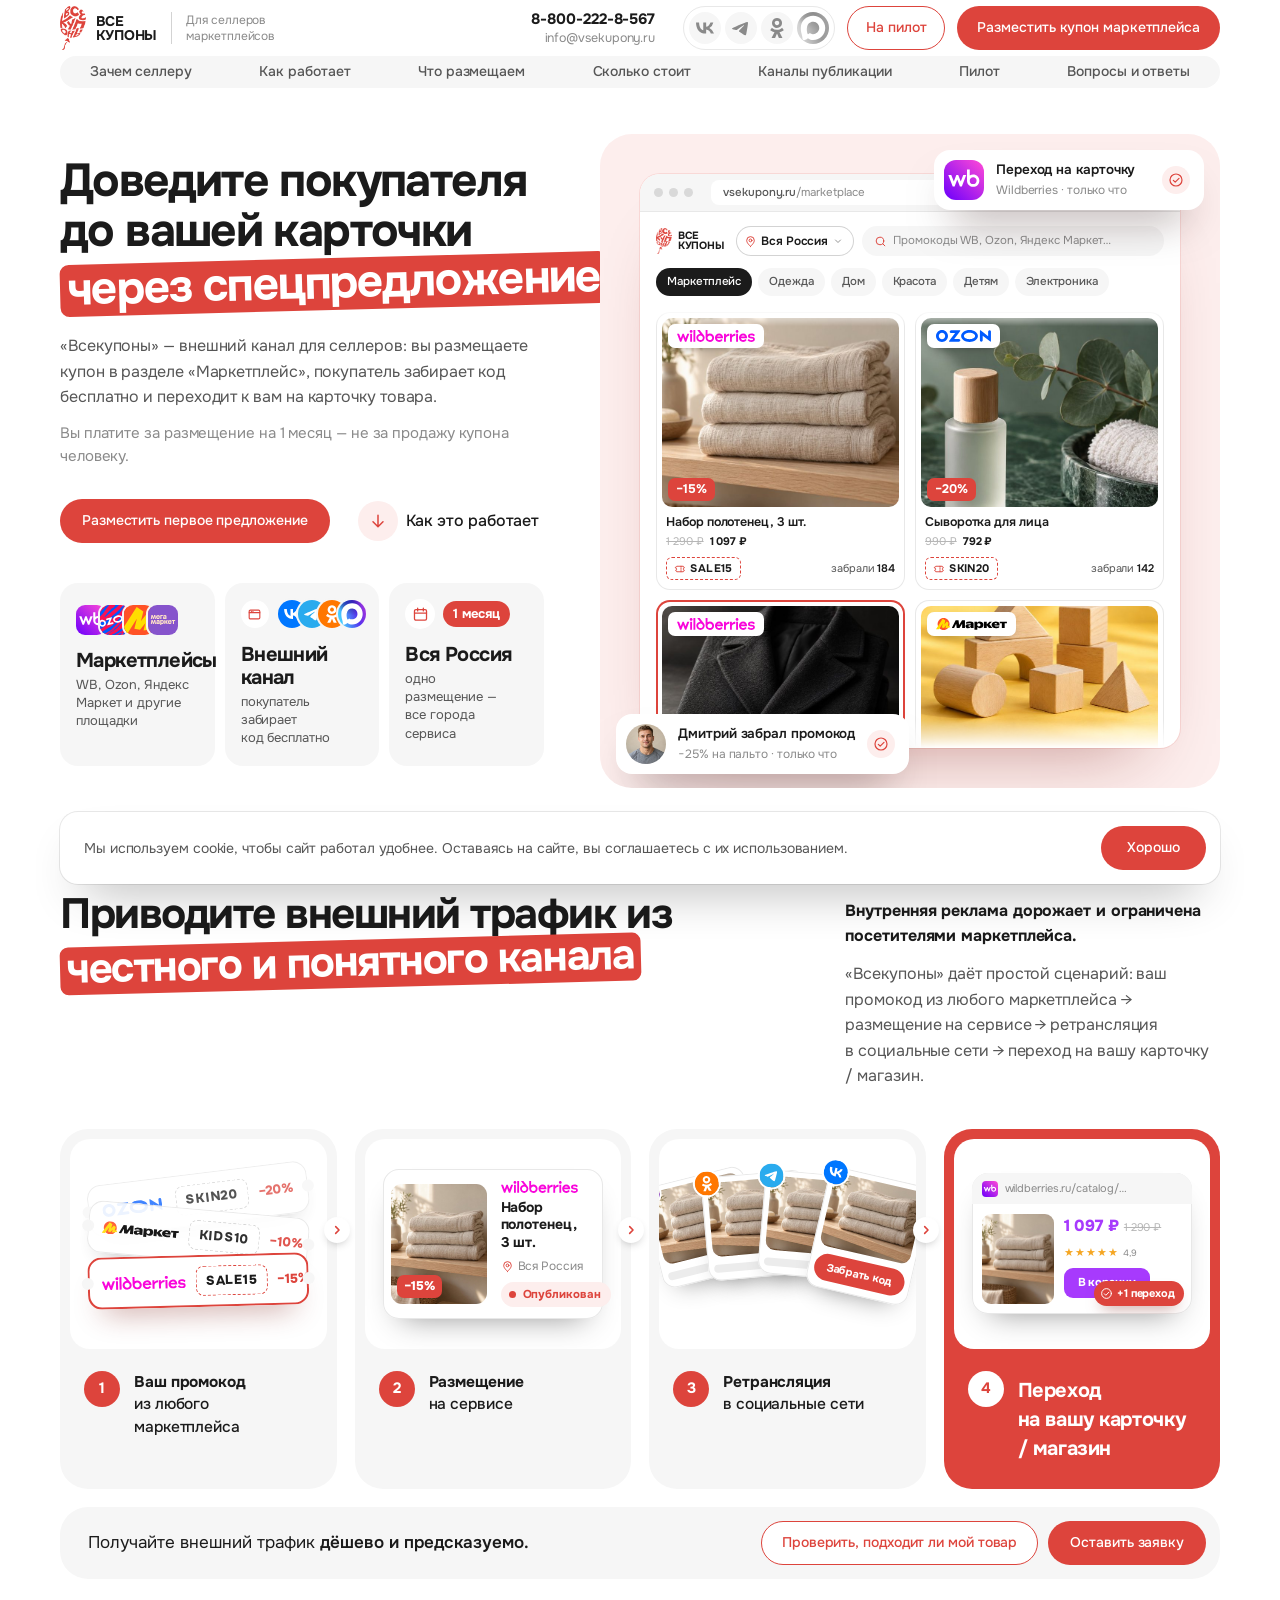
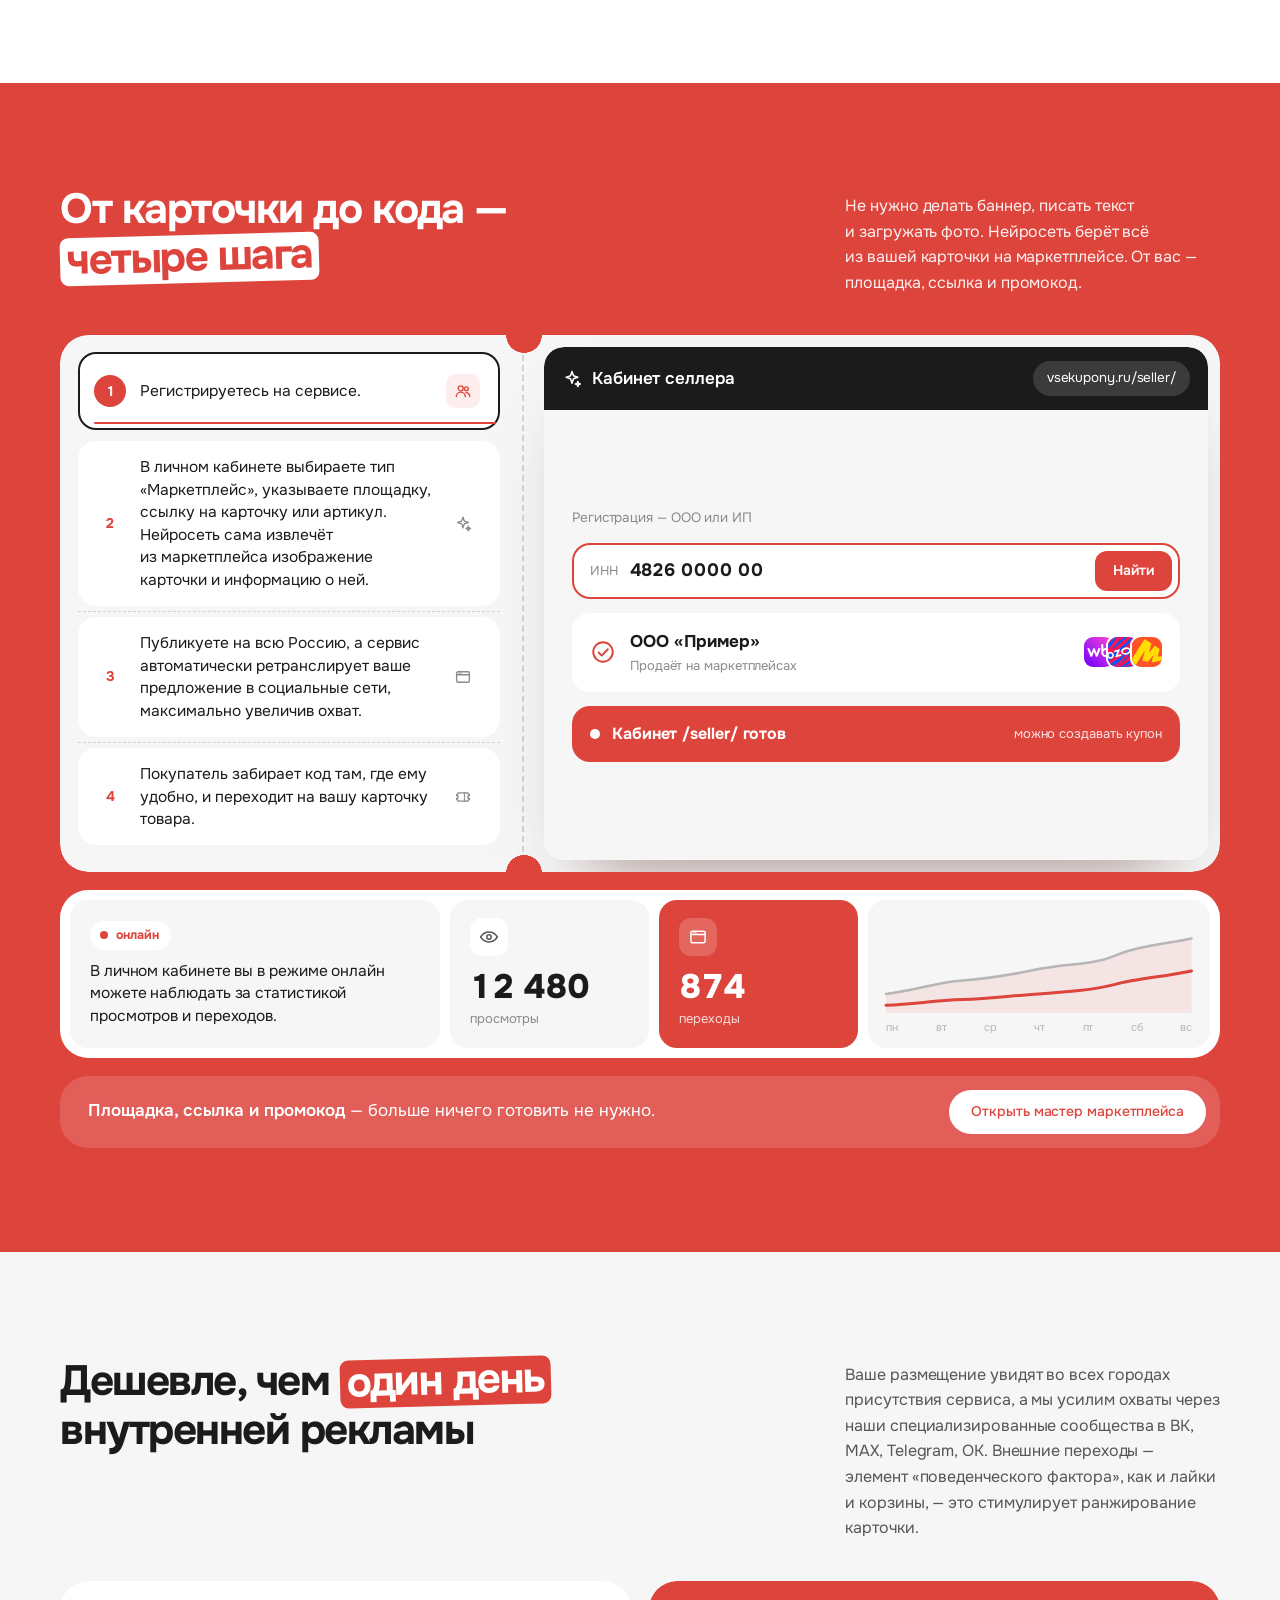
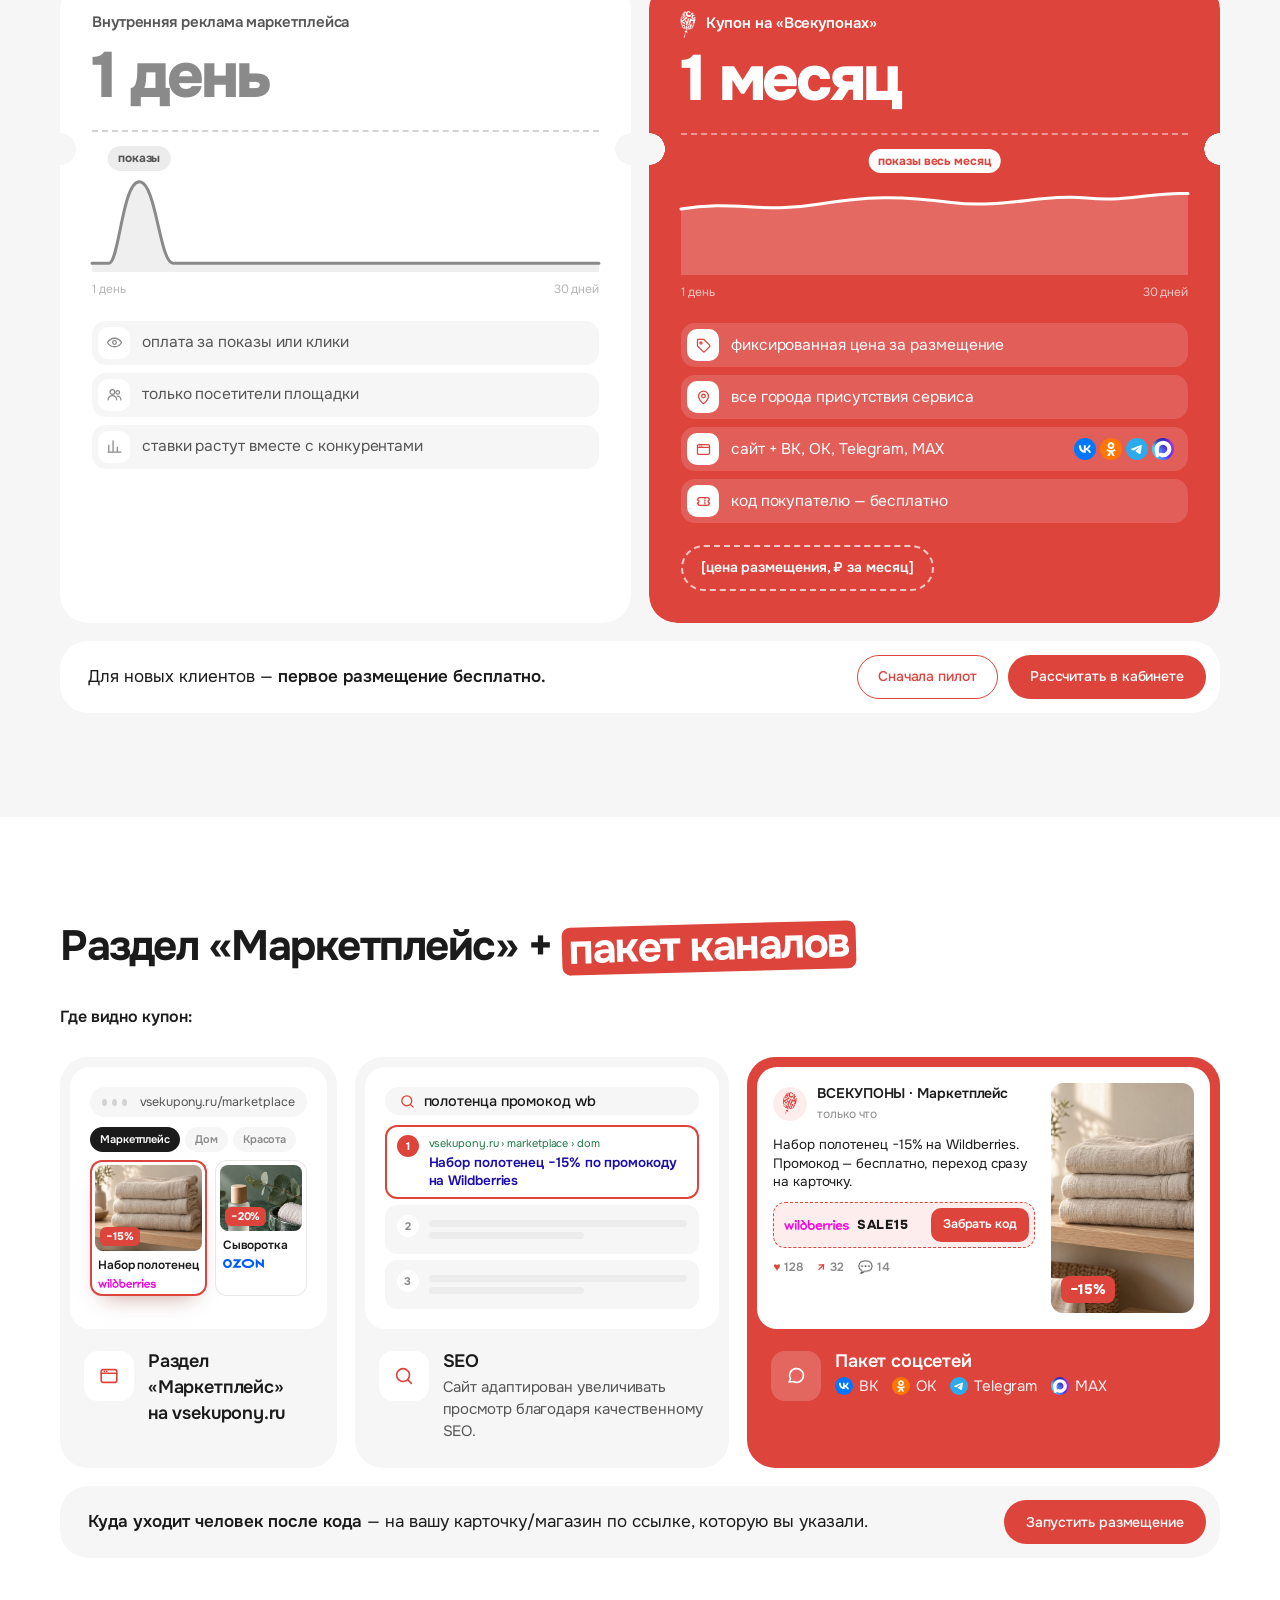
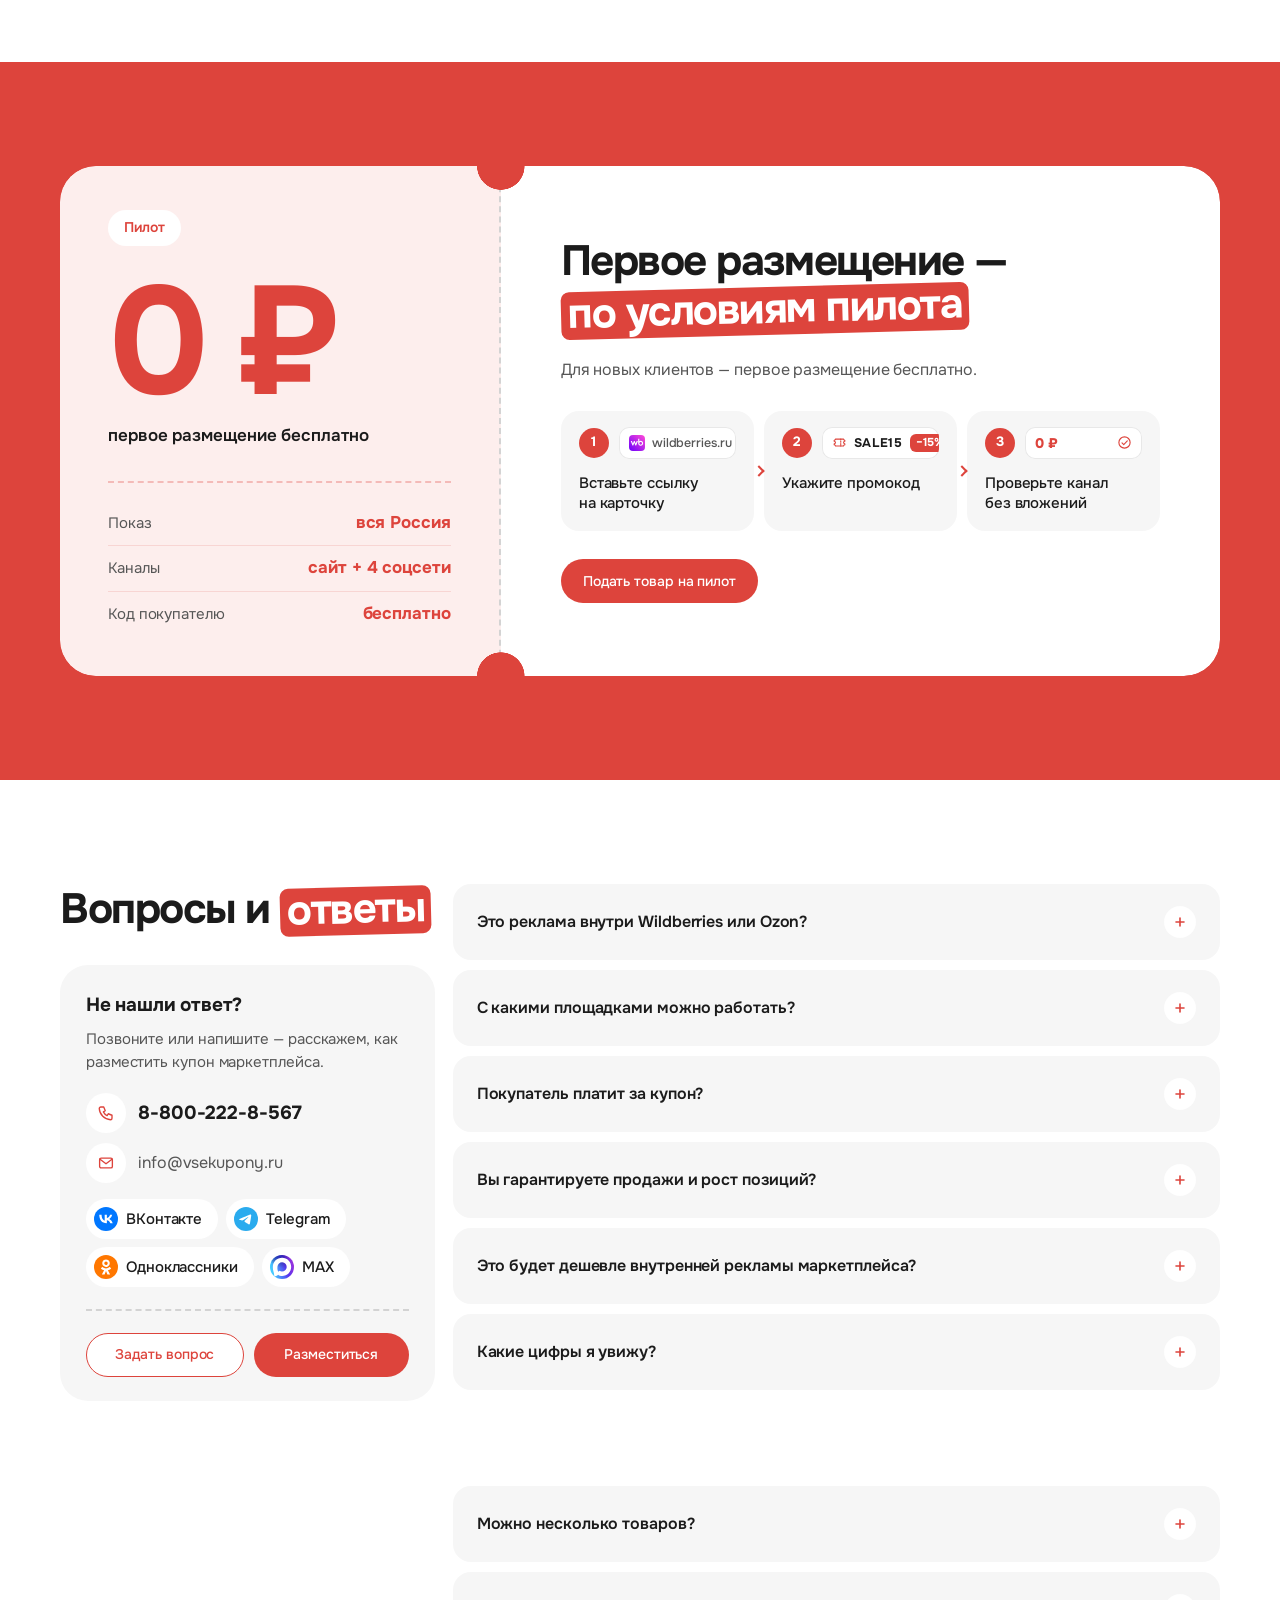
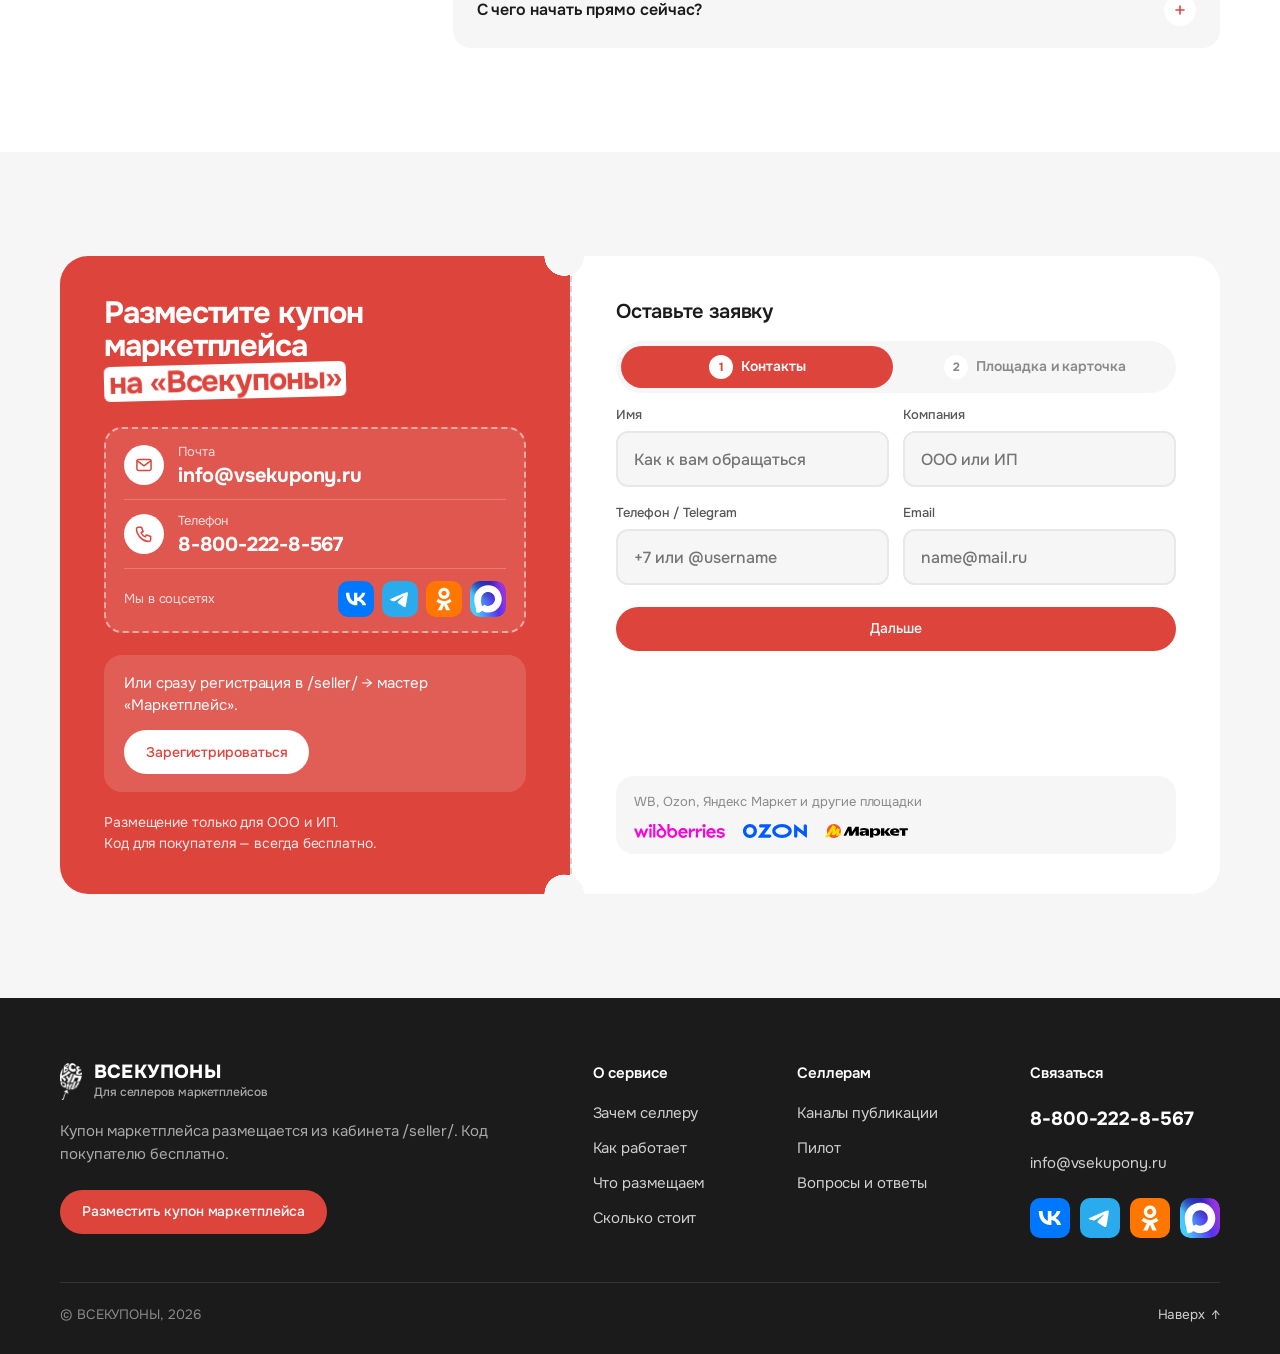
==== commit 93fbb730: "Лендинг для селлеров: каналы — поиску больше места, подпись SEO в две строки Co-Authored-By: Claude " ====
--- a/marketplace-design.html
+++ b/marketplace-design.html
@@ -9,7 +9,7 @@
 <link rel="preconnect" href="https://fonts.gstatic.com" crossorigin>
 <link href="https://fonts.googleapis.com/css2?family=Onest:wght@400;500;600;700;800&display=swap" rel="stylesheet">
 <link rel="stylesheet" href="assets/business-design.css?v=20261019c">
-<link rel="stylesheet" href="assets/marketplace-design.css?v=20261023r">
+<link rel="stylesheet" href="assets/marketplace-design.css?v=20261023t">
 <link rel="icon" href="assets/brand/logo-red.png">
 </head>
 <body>
--- a/assets/marketplace-design.css
+++ b/assets/marketplace-design.css
@@ -321,7 +321,14 @@
 /* подписи каналов: значок по верхней строке, у всех трёх на одной высоте */
 .mx-chs .ch__t{align-items:flex-start}
 .mx-chs .ch h3{line-height:26px;padding-top:0;margin-top:-3px}
-.mx-chs .ch p{margin-top:2px}
+.mx-chs .ch p{margin-top:2px;font-size:15px;line-height:22px}
+/* На широком экране поиску — чуть больше места, чтобы подпись SEO
+   уложилась в две строки и не вытягивала соседние карточки */
+@media (min-width:1241px){
+  .mx-chs > .ch{grid-column:span 3}
+  .mx-chs > .ch:nth-child(2){grid-column:span 4}
+  .mx-chs > .ch--wide{grid-column:span 5}
+}
 /* витрина: две карточки, наша — в красной рамке */
 .mx-shop{display:flex;flex-direction:column;gap:8px}
 .mx-shop__tabs{display:flex;gap:5px}
@@ -353,7 +360,11 @@
 .mx-post2__code .chv__btn{margin:0 0 0 auto}
 .mx-post2__re{display:flex;gap:14px;font-size:12px;font-weight:600;color:var(--ink-3)}
 .mx-post2__re i{font-style:normal;margin-right:4px;color:var(--brand)}
-.mx-post2 .chv__img{position:relative}
+.mx-post2 .chv__img{position:relative;width:34%}
+.mx-post2 .chv__post p{font-size:13.5px;line-height:1.4}
+.mx-post2 .chv__btn{white-space:nowrap;padding:7px 12px;font-size:12.5px}
+.mx-post2__code{gap:8px;padding:5px 5px 5px 10px}
+.mx-post2__code img{height:10px}
 .mx-post2 .chv__img em{position:absolute;left:10px;bottom:10px;padding:3px 9px;border-radius:8px;background:var(--brand);color:#fff;font-style:normal;font-size:14px;font-weight:800}
 
 /* ---------- FAQ и финал ---------- */
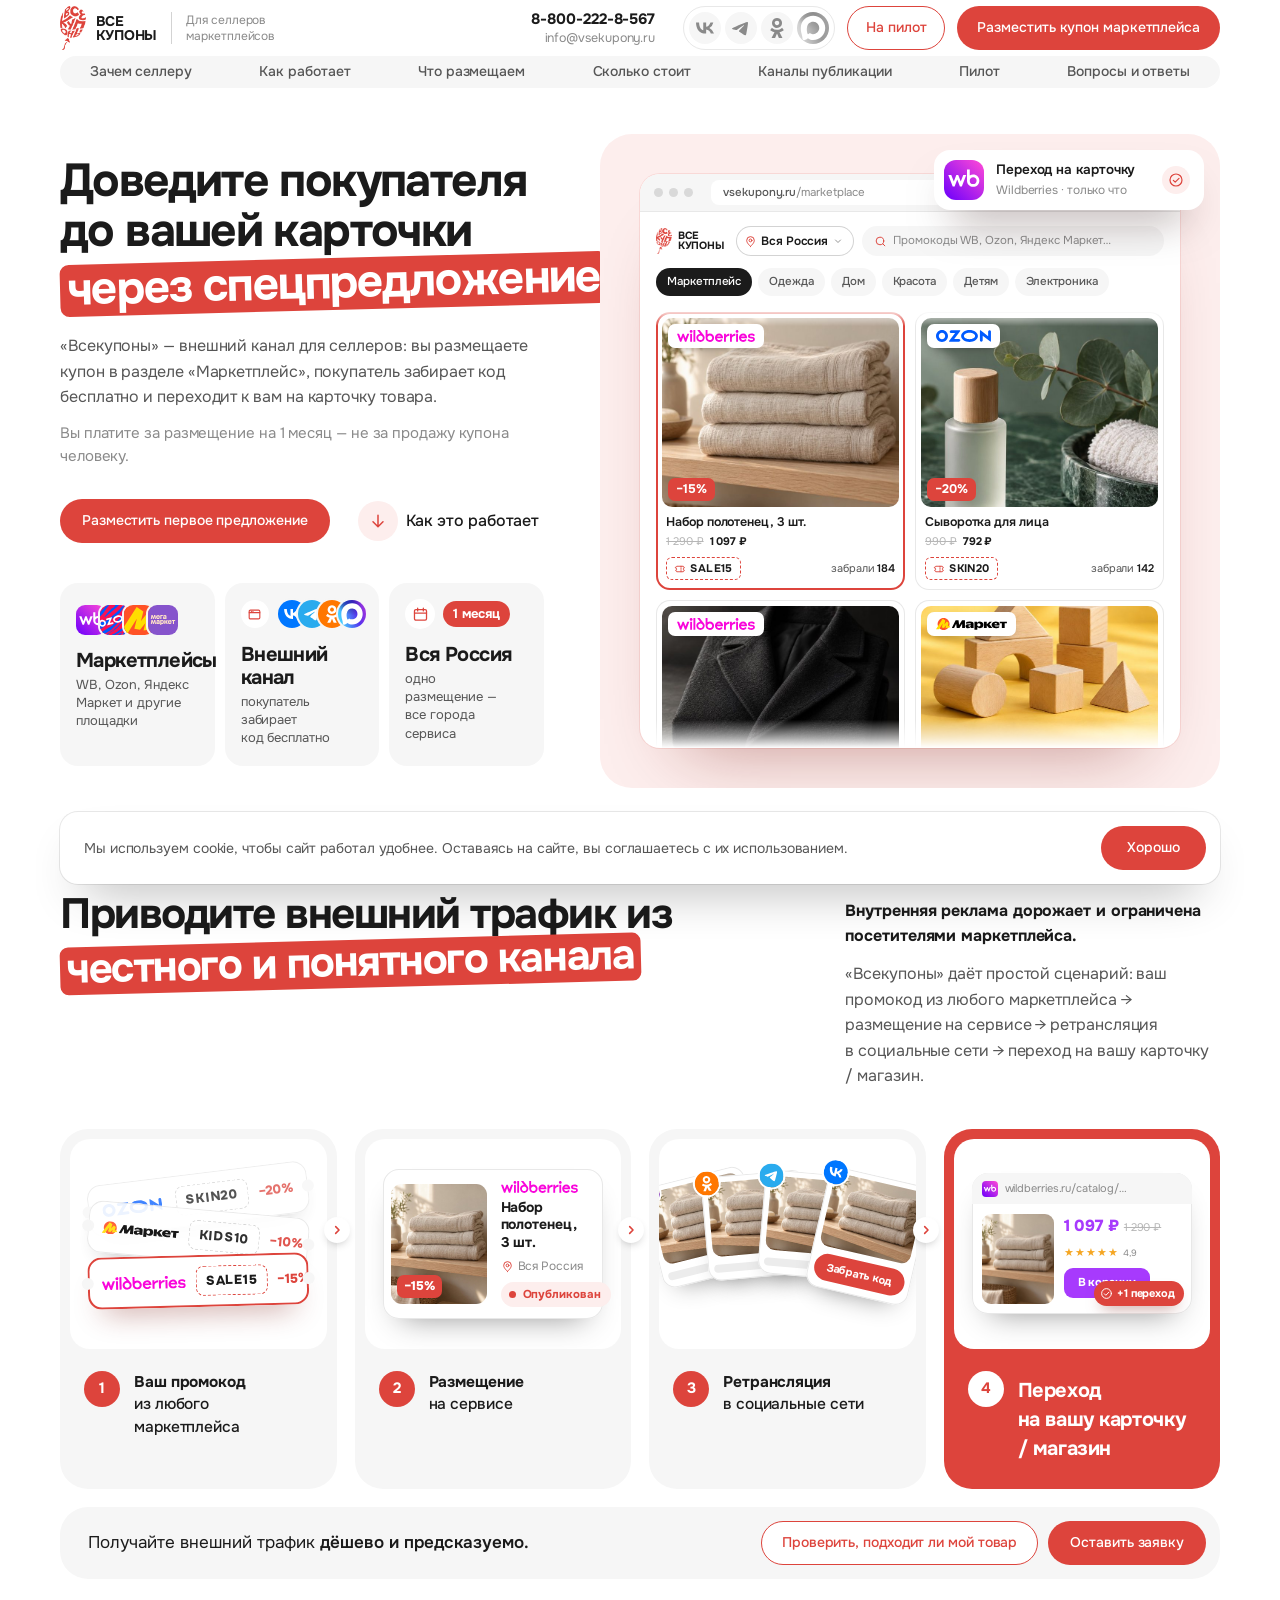
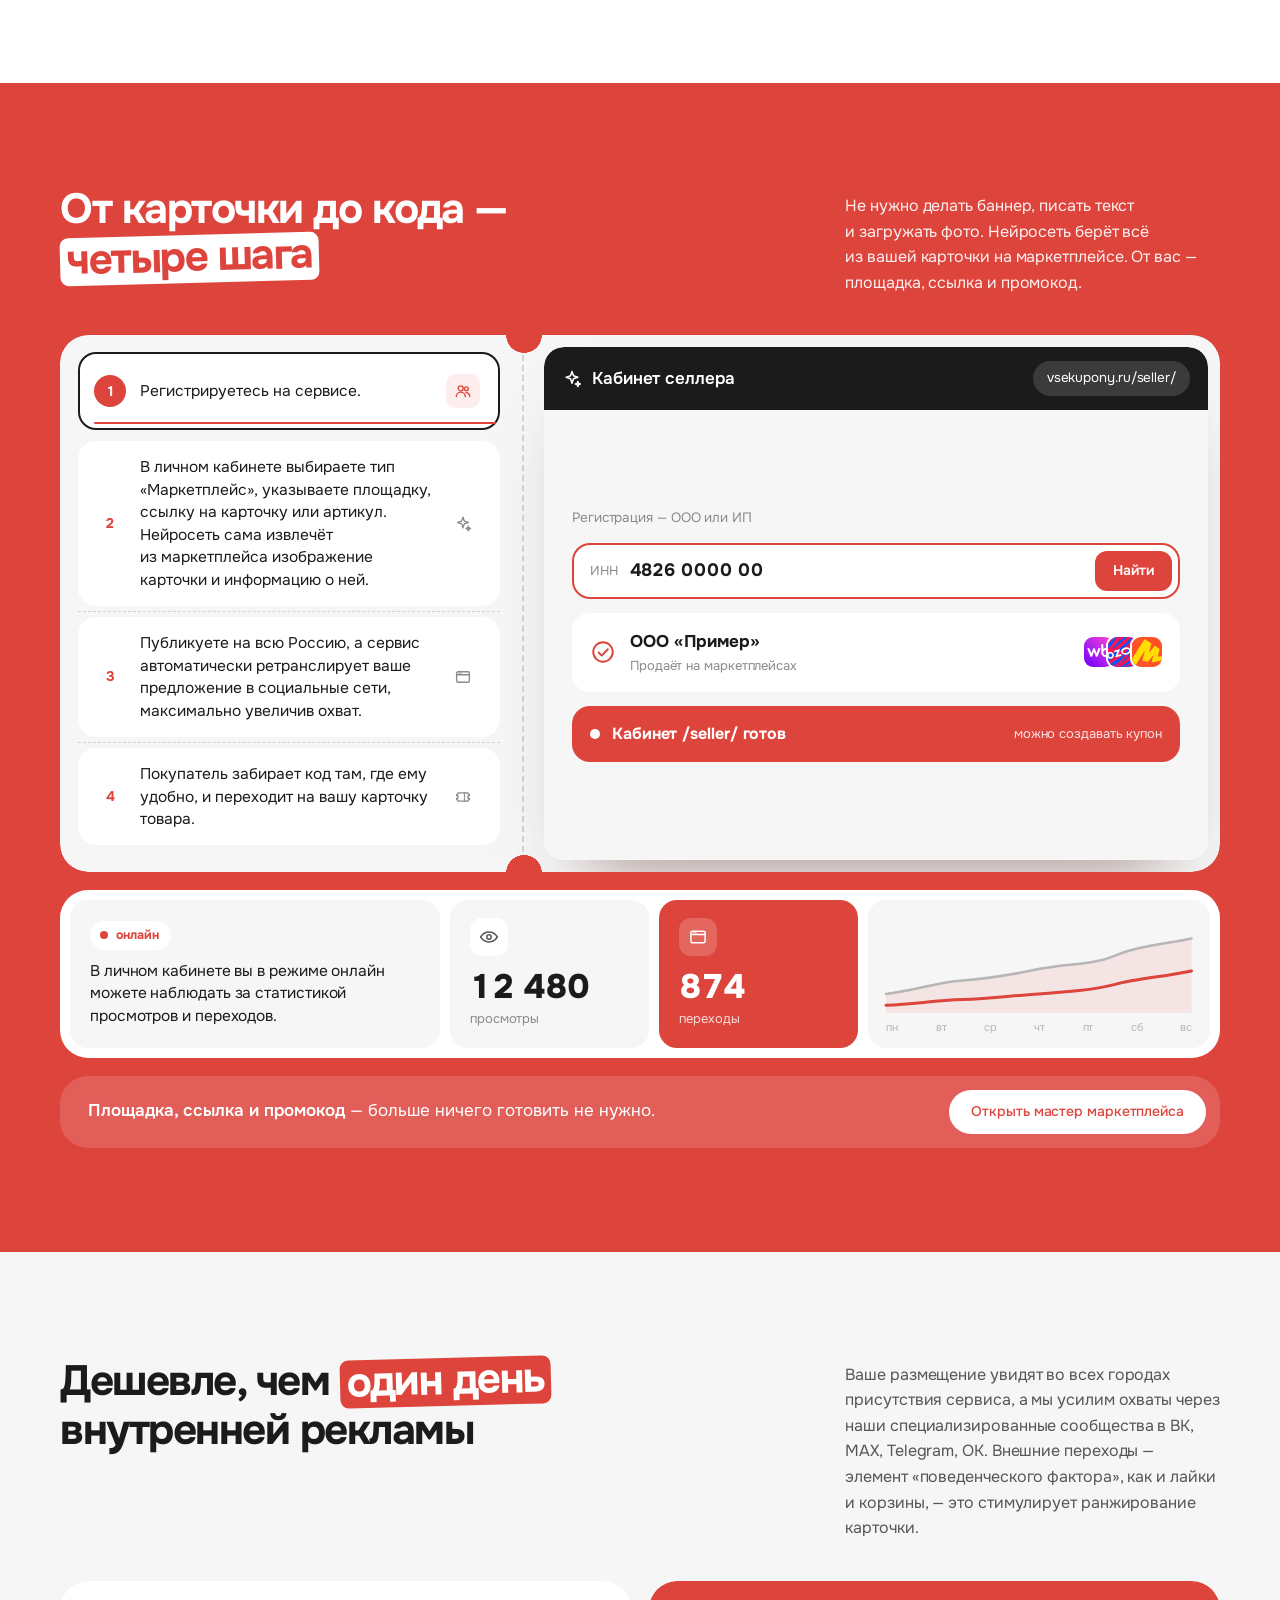
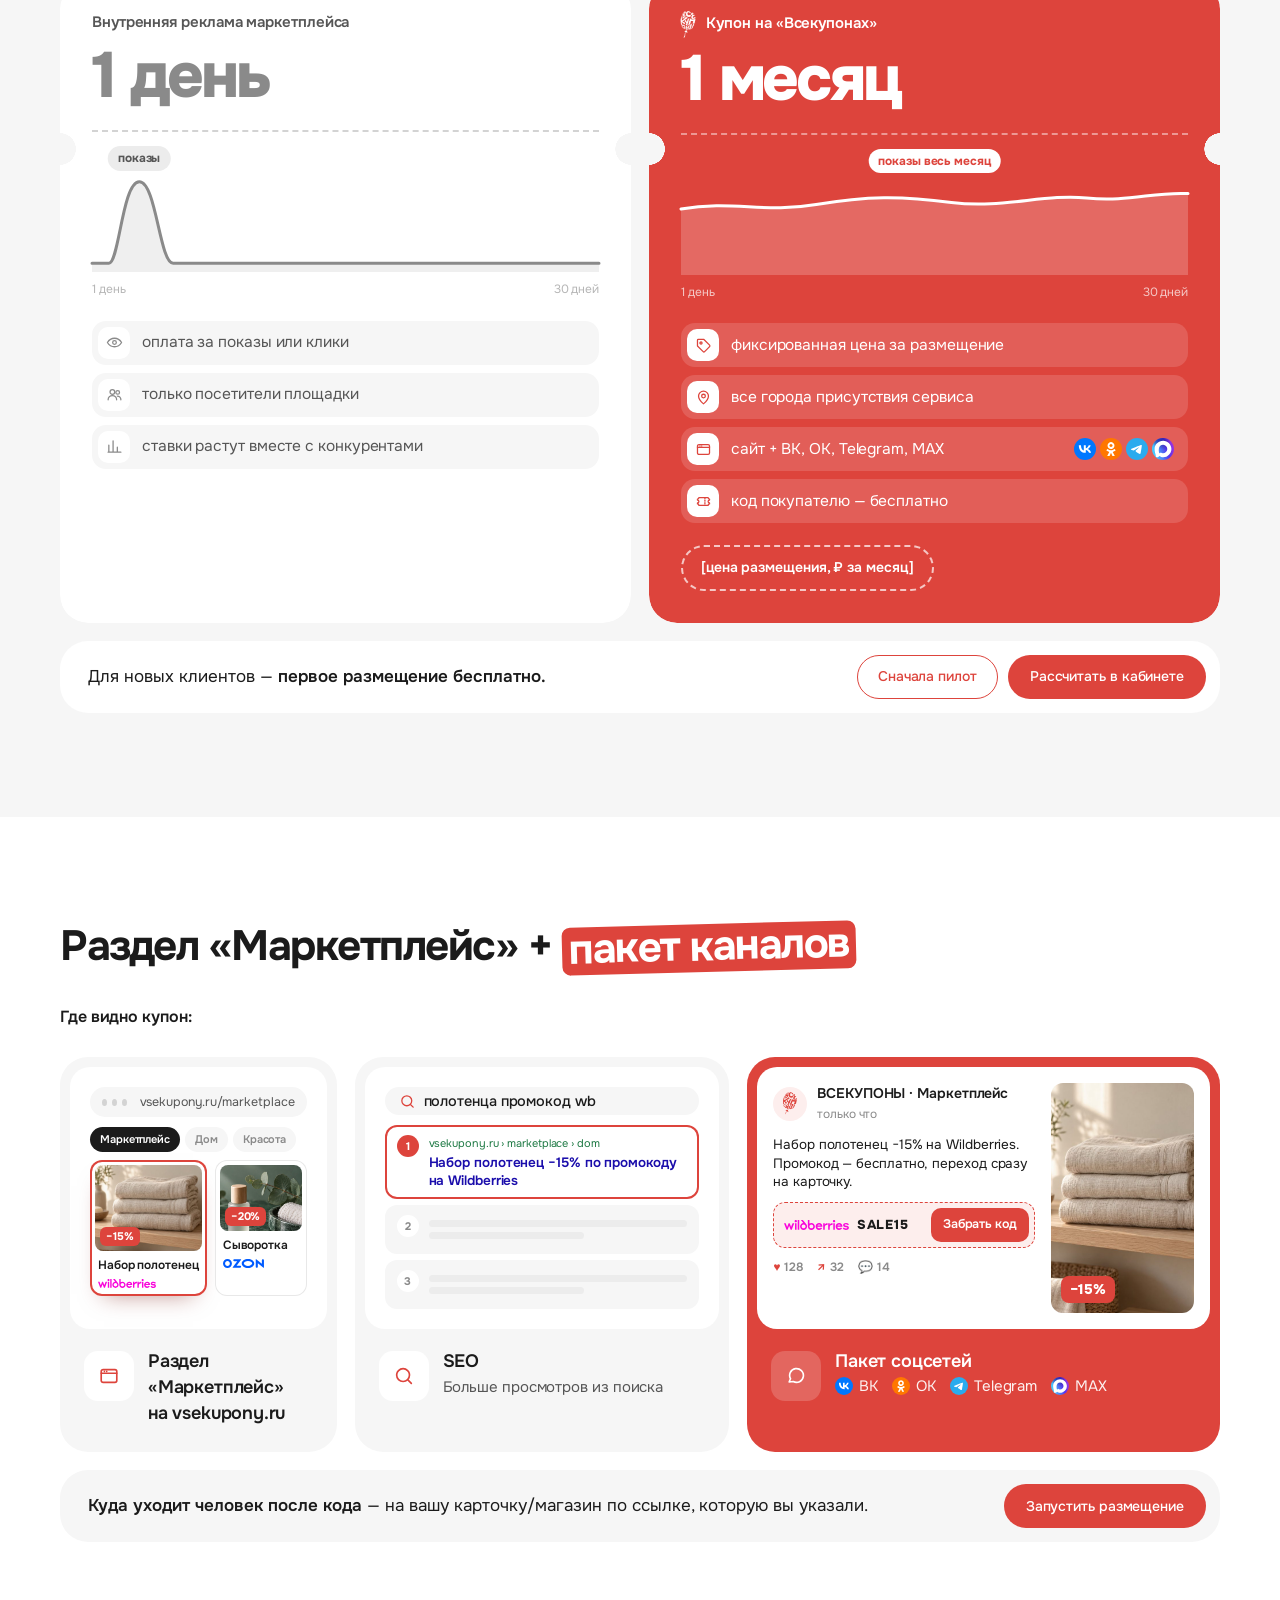
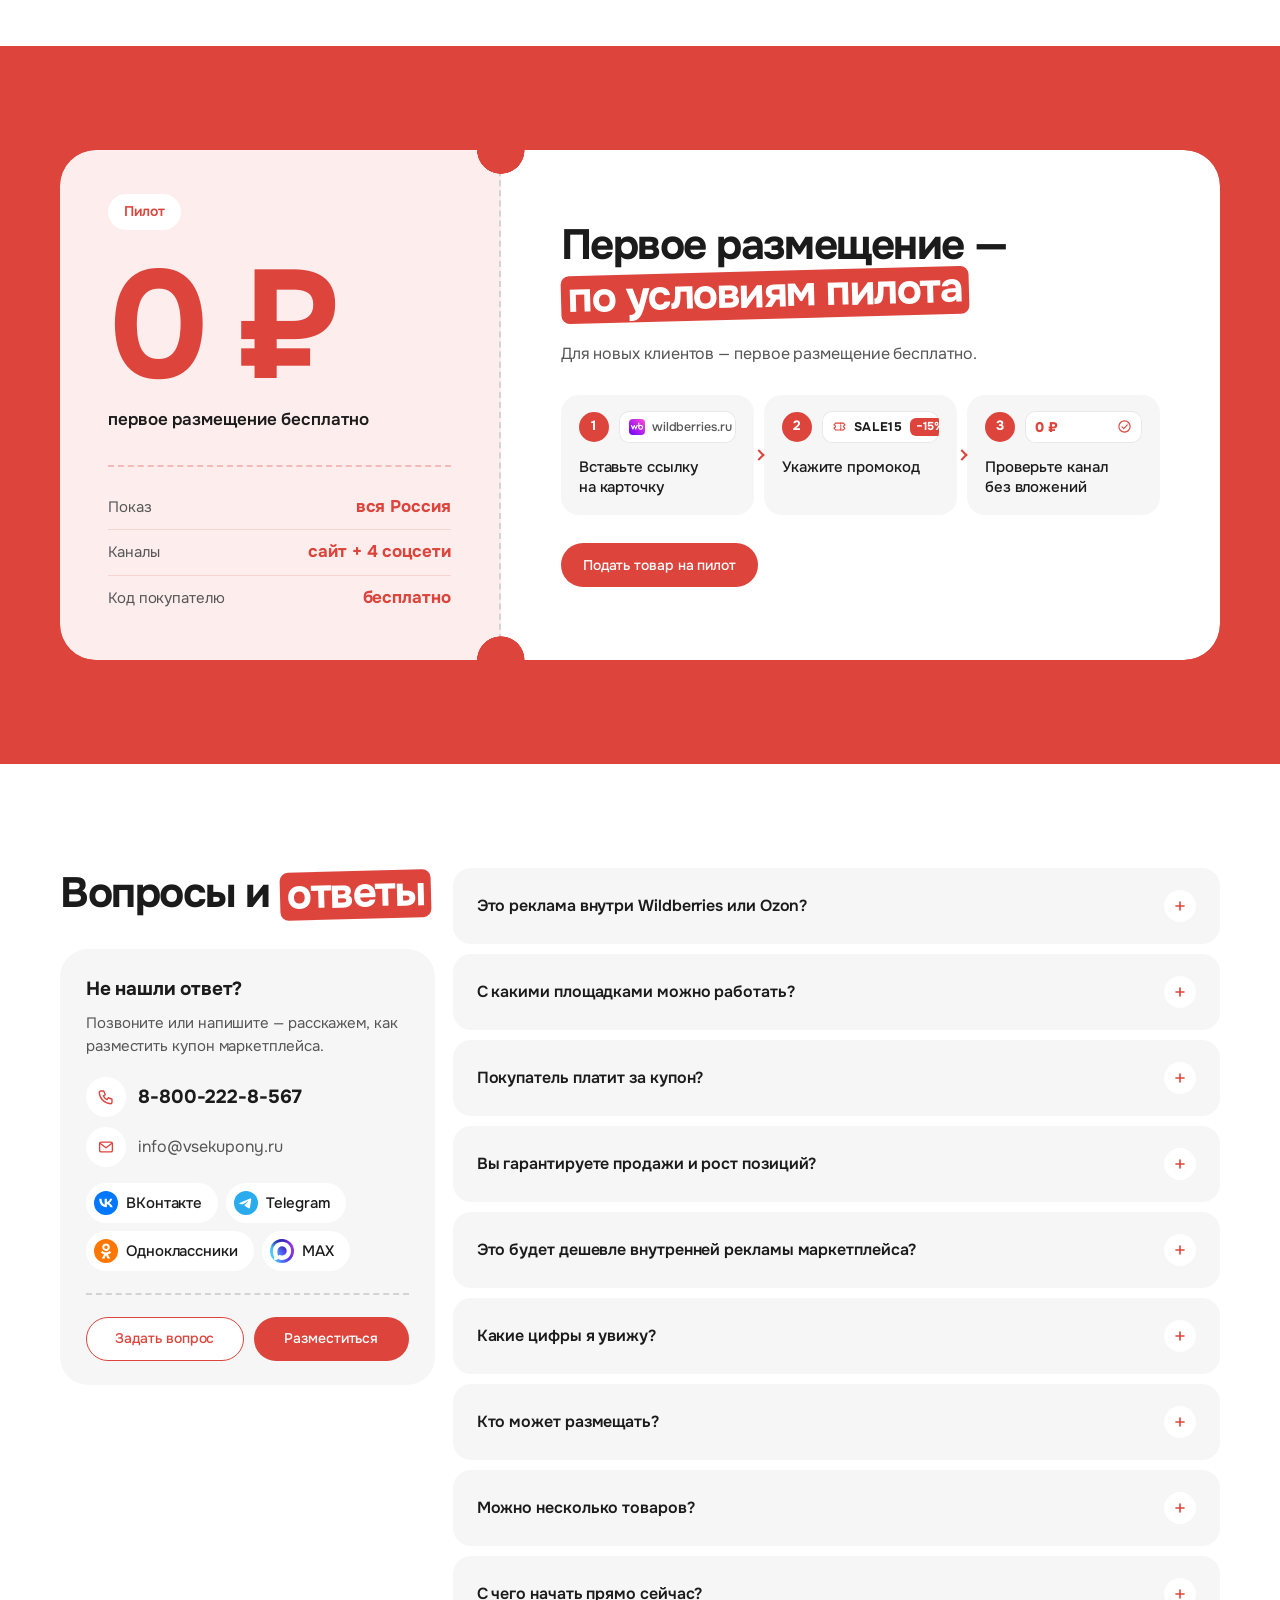
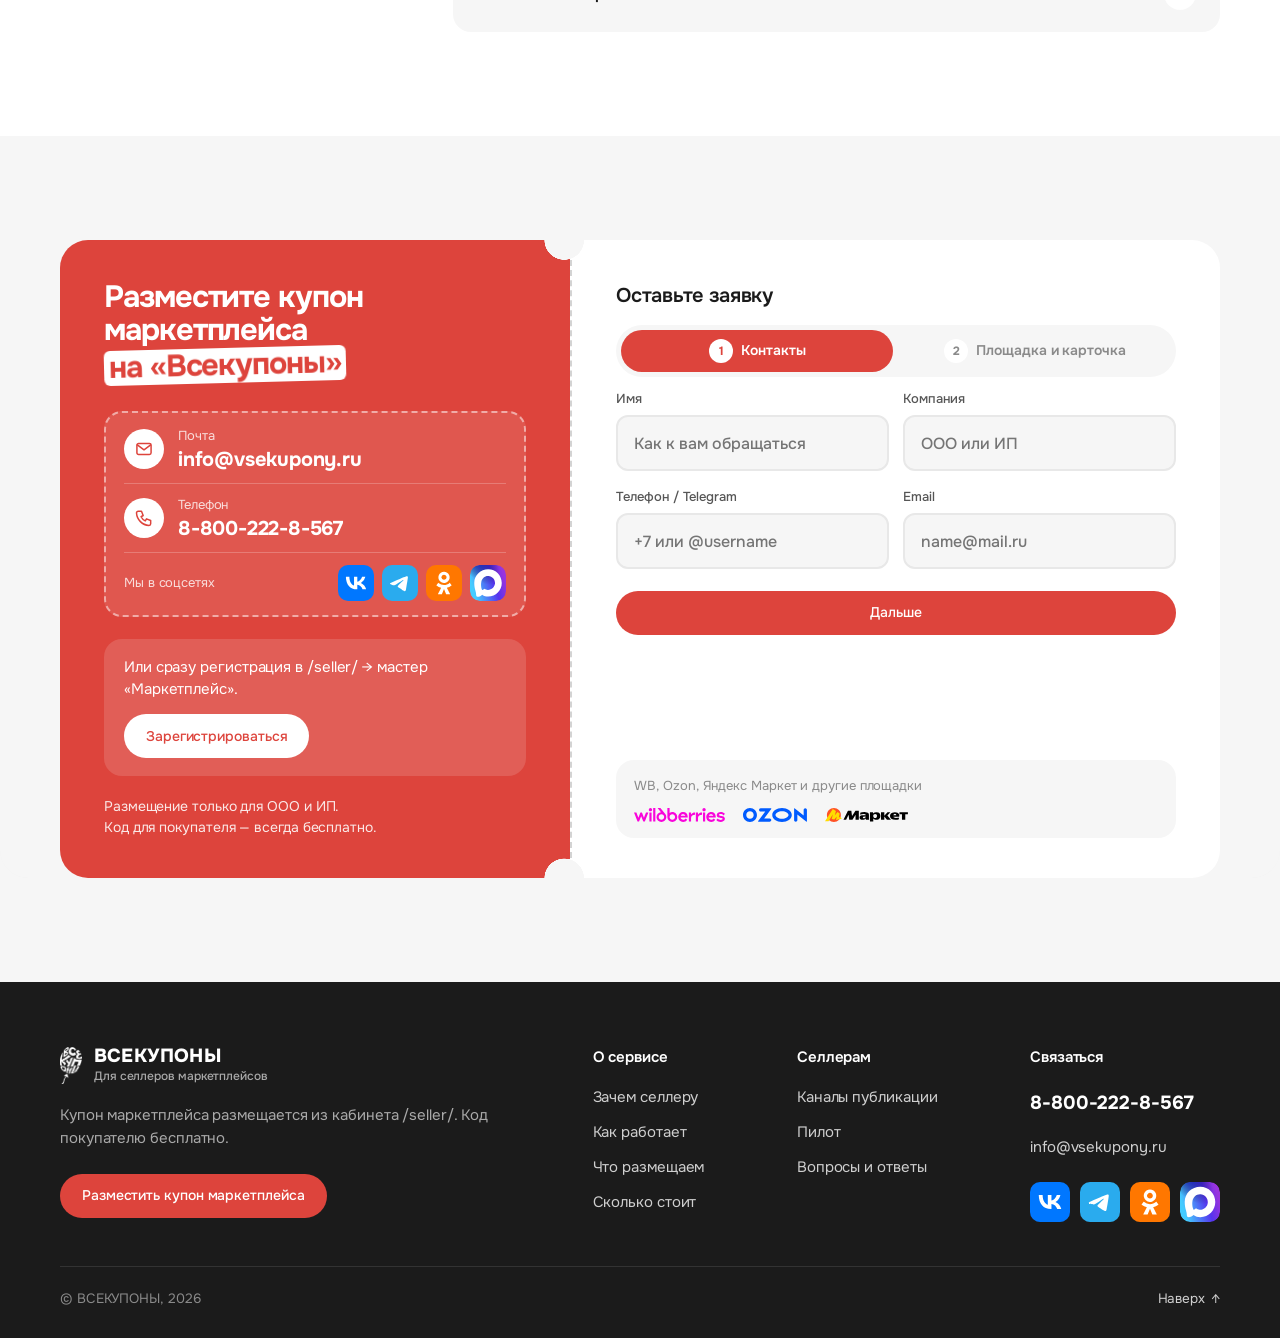
==== commit 63e0ab36: "Лендинг для селлеров: подпись SEO в одну строку — «Больше просмотров из поиска» Co-Authored-By: Clau" ====
--- a/marketplace-design.html
+++ b/marketplace-design.html
@@ -494,7 +494,7 @@
               <div class="mx-serp__r"><em>3</em><div><u></u><u></u></div></div>
             </div>
           </div>
-          <div class="ch__t"><span class="ch__ic" data-ic="search"></span><div><h3>SEO</h3><p>Сайт адаптирован увеличивать просмотр благодаря качественному SEO.</p></div></div>
+          <div class="ch__t"><span class="ch__ic" data-ic="search"></span><div><h3>SEO</h3><p>Больше просмотров из&nbsp;поиска</p></div></div>
         </div>
         <!-- Соцсети: тот же купон постом в сообществах -->
         <div class="ch ch--wide">
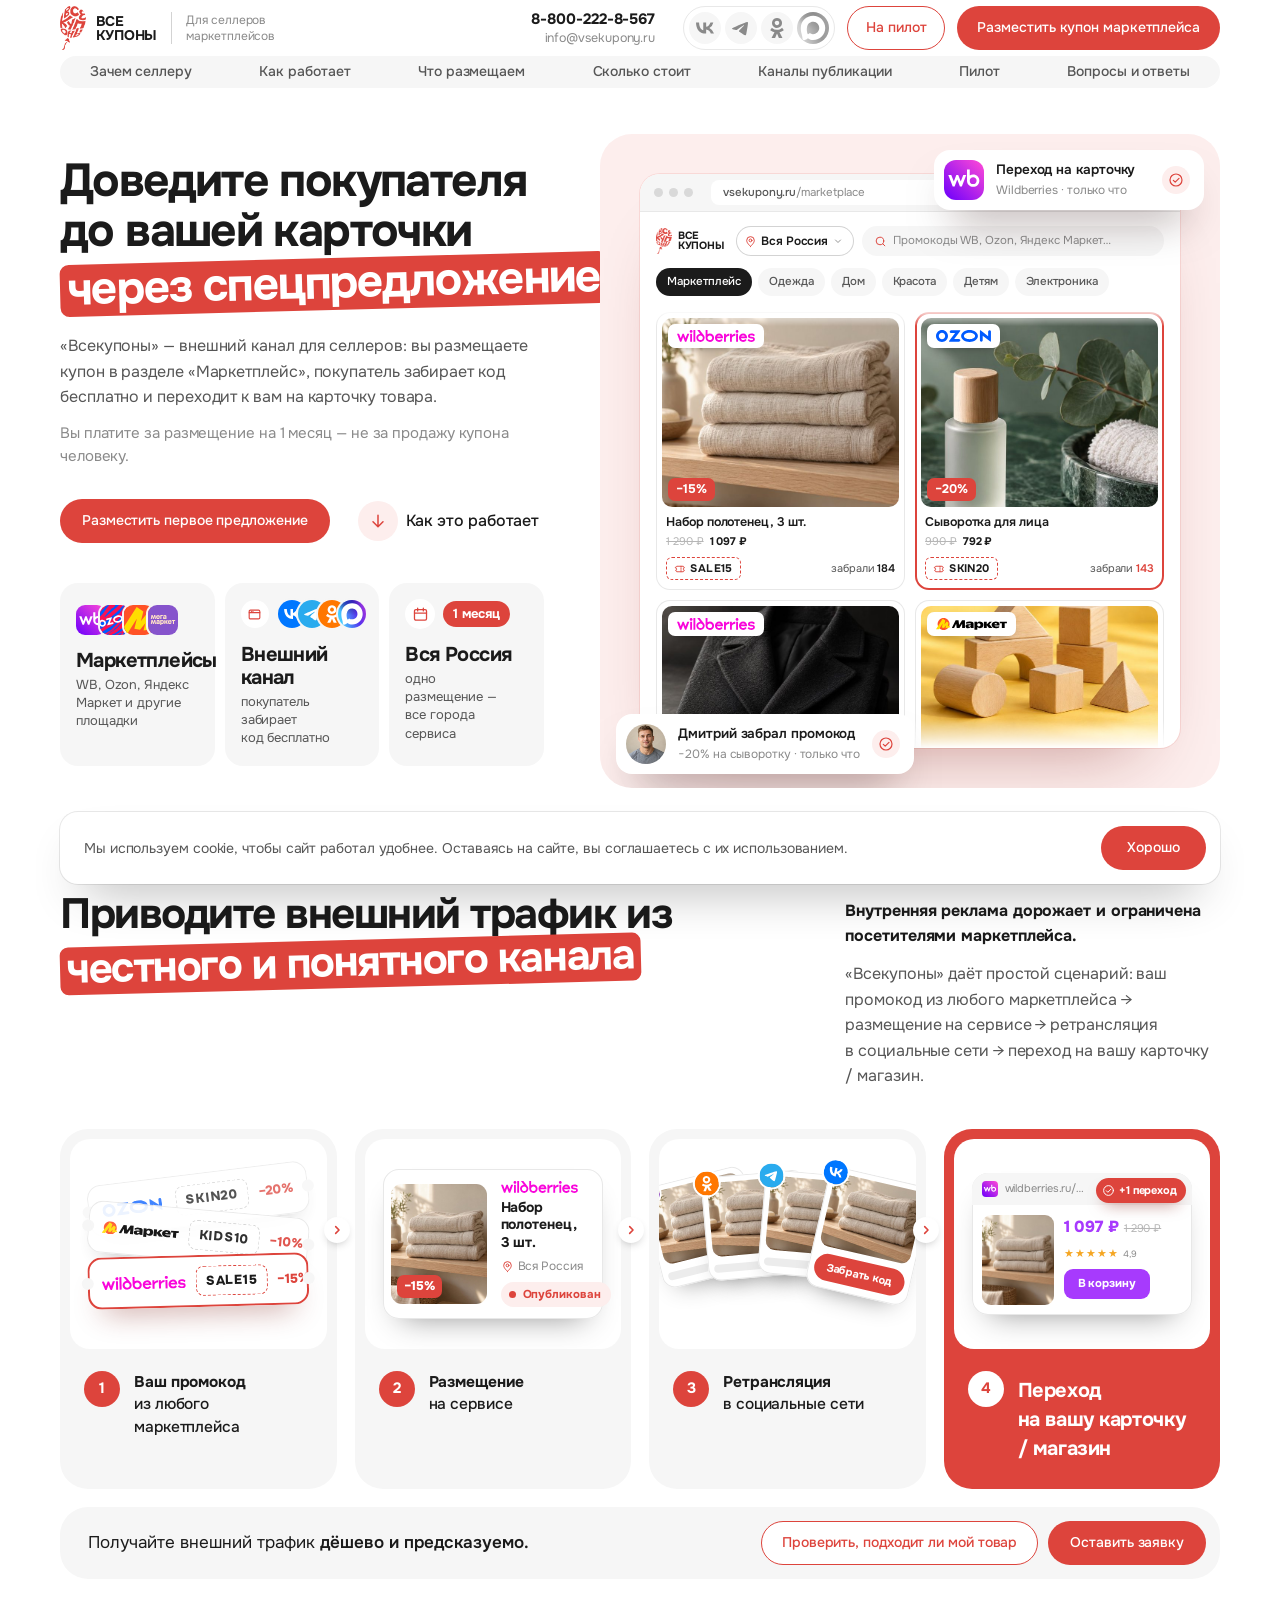
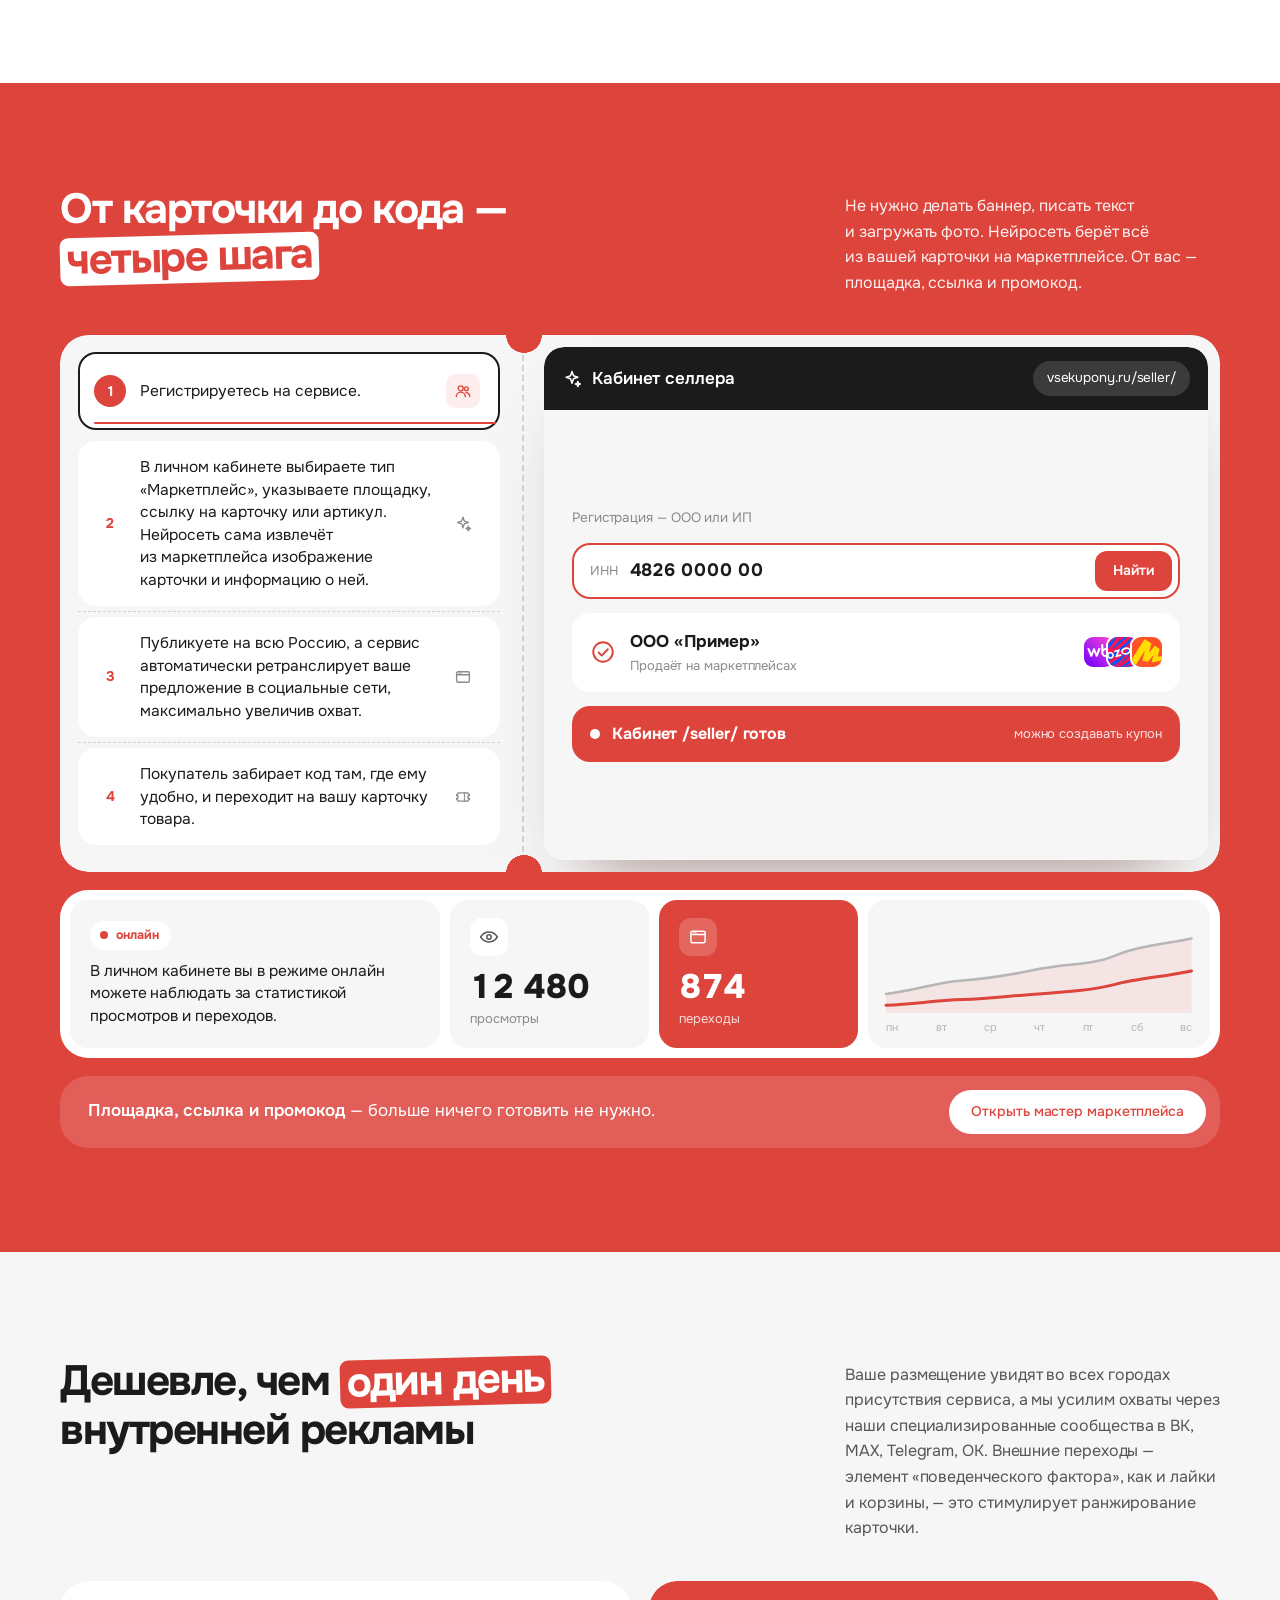
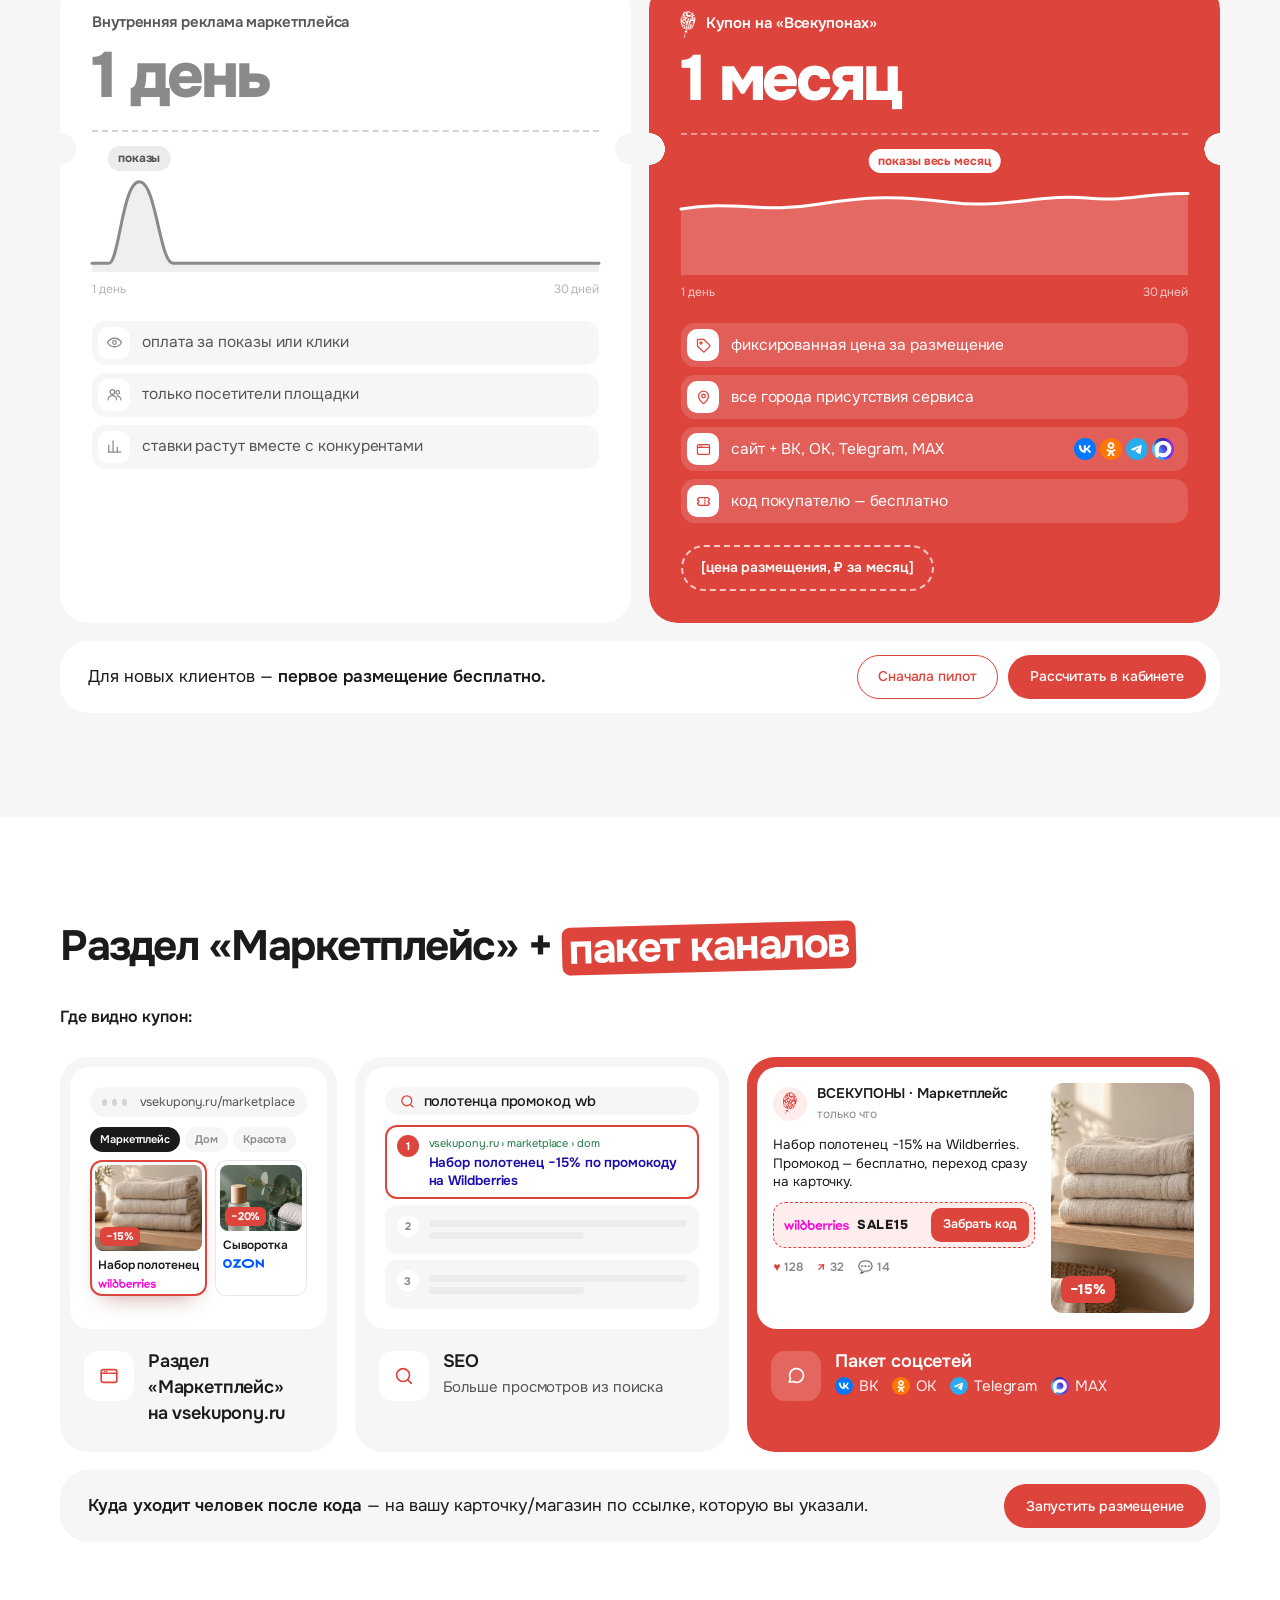
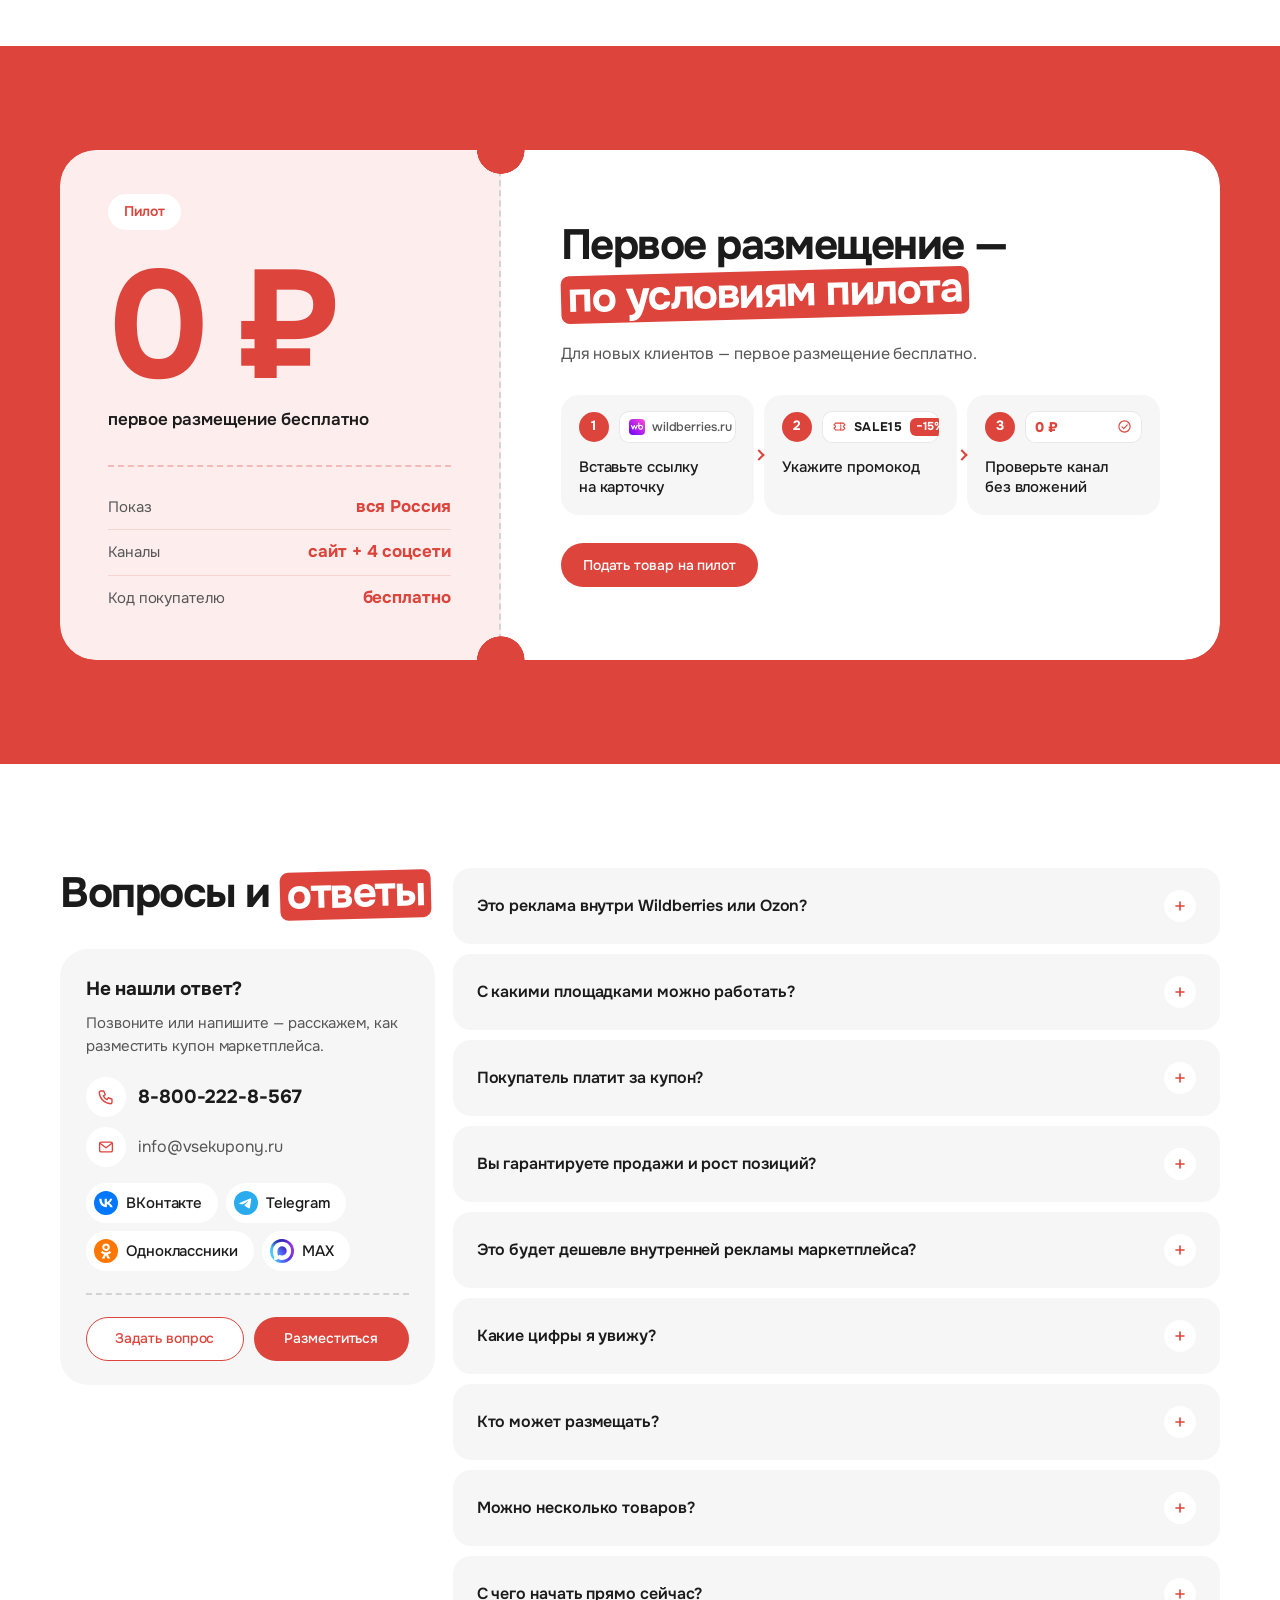
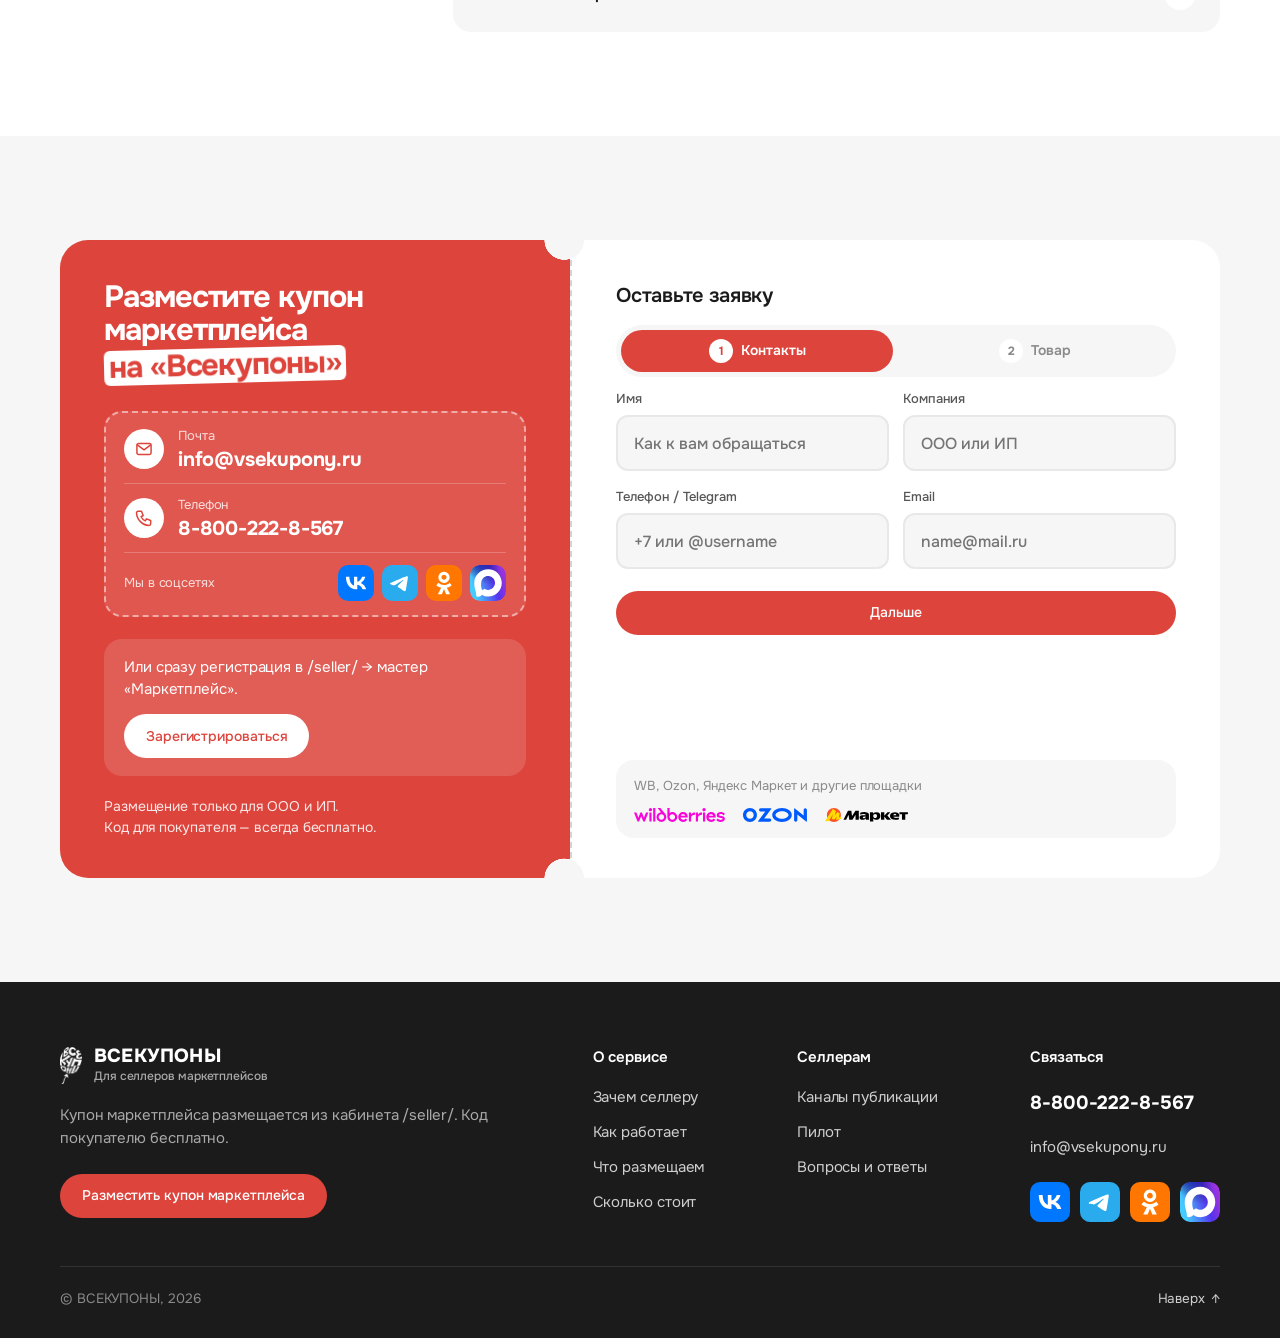
==== commit 60e812cd: "Лендинг для селлеров: мобильная версия 320–430 — без выхода за экран, единые отступы - длинные «ценн" ====
--- a/marketplace-design.html
+++ b/marketplace-design.html
@@ -9,7 +9,7 @@
 <link rel="preconnect" href="https://fonts.gstatic.com" crossorigin>
 <link href="https://fonts.googleapis.com/css2?family=Onest:wght@400;500;600;700;800&display=swap" rel="stylesheet">
 <link rel="stylesheet" href="assets/business-design.css?v=20261019c">
-<link rel="stylesheet" href="assets/marketplace-design.css?v=20261023t">
+<link rel="stylesheet" href="assets/marketplace-design.css?v=20261023v">
 <link rel="icon" href="assets/brand/logo-red.png">
 </head>
 <body>
@@ -640,7 +640,7 @@
       <form class="form mx-form" id="mpForm" novalidate>
         <div class="form__head">
           <p class="form__title">Оставьте заявку</p>
-          <div class="mx-ftabs"><span class="is-on" data-ftab="1"><em>1</em>Контакты</span><span data-ftab="2"><em>2</em>Площадка и&nbsp;карточка</span></div>
+          <div class="mx-ftabs"><span class="is-on" data-ftab="1"><em>1</em>Контакты</span><span data-ftab="2"><em>2</em>Товар</span></div>
         </div>
         <fieldset class="mx-form__fs" data-form-step="1">
           <label><span>Имя</span><input name="name" required placeholder="Как к&nbsp;вам обращаться" autocomplete="name" maxlength="40"></label>
--- a/assets/marketplace-design.css
+++ b/assets/marketplace-design.css
@@ -85,8 +85,9 @@
 
 /* 4 — карточка товара на площадке */
 .mx-pdp{position:relative;align-self:stretch;border-radius:16px;background:#fff;color:var(--ink);box-shadow:0 16px 30px -18px rgba(0,0,0,.45),inset 0 0 0 1px var(--line);overflow:hidden}
-.mx-pdp__bar{display:flex;align-items:center;gap:7px;padding:7px 10px;background:var(--surface);font-size:11px;color:var(--ink-3)}
-.mx-pdp__bar img{width:16px;height:16px;border-radius:4px}
+.mx-pdp__bar{display:flex;align-items:center;gap:7px;height:32px;padding:0 104px 0 10px;background:var(--surface);font-size:11px;color:var(--ink-3)}
+.mx-pdp__bar img{flex:none;width:16px;height:16px;border-radius:4px}
+.mx-pdp__bar span{min-width:0;white-space:nowrap;overflow:hidden;text-overflow:ellipsis}
 .mx-pdp__in{display:flex;gap:10px;padding:10px}
 .mx-pdp__ph{flex:none;width:72px;aspect-ratio:4/5;border-radius:9px;background:center/cover no-repeat}
 .mx-pdp__in > div{min-width:0;display:flex;flex-direction:column;align-items:flex-start;gap:5px}
@@ -95,7 +96,7 @@
 .mx-pdp__stars{font-size:11px;letter-spacing:1px;color:#F5A623;white-space:nowrap}
 .mx-pdp__stars small{letter-spacing:0;color:var(--ink-3)}
 .mx-pdp__btn{margin-top:2px;padding:6px 14px;border-radius:9px;background:#A73AFD;color:#fff;font-size:11.5px;font-weight:700}
-.mx-pdp__badge{position:absolute;right:8px;bottom:8px;display:flex;align-items:center;gap:4px;padding:4px 9px 4px 6px;border-radius:var(--r-pill);background:var(--brand);color:#fff;font-size:11px;font-weight:700;box-shadow:0 8px 16px -8px rgba(120,20,10,.6)}
+.mx-pdp__badge{position:absolute;right:6px;top:5px;display:flex;align-items:center;gap:4px;padding:4px 9px 4px 6px;border-radius:var(--r-pill);background:var(--brand);color:#fff;font-size:11px;font-weight:700;box-shadow:0 8px 16px -8px rgba(120,20,10,.6)}
 .mx-pdp__badge i{display:flex}.mx-pdp__badge svg{width:13px;height:13px}
 
 /* Веер и стопка чуть раскрываются при наведении на шаг */
@@ -219,7 +220,7 @@
 .mx-pdp__promo em{font-style:normal;padding:1px 6px;border-radius:5px;background:var(--brand);color:#fff}
 .mx-pdp--big .mx-pdp__btn{align-self:stretch;text-align:center;padding:9px 0;font-size:13px}
 .mx-pdp__dl{font-size:11.5px;color:var(--g-ink)}
-.mx-pdp--big .mx-pdp__badge{top:6px;bottom:auto;right:8px}
+.mx-pdp--big .mx-pdp__badge{top:6px;right:8px}
 
 /* Статистика */
 .mx-stat{margin-top:18px}
@@ -436,3 +437,45 @@
   .mx-ftabs span{font-size:12.5px}
   .mx-reg .btn{align-self:stretch}
 }
+
+/* ---------- Телефоны: проверено на 320–430 ---------- */
+@media (max-width:720px){
+  /* длинные «ценники» в заголовках переносятся, а не уходят за экран */
+  h1 .tag,h2 .tag{white-space:normal}
+  /* первый экран: логотипы площадок рядом, без наложения */
+  .mx-nums .mx-mps img{width:24px;height:24px;margin-left:4px;border-radius:7px;box-shadow:none}
+  .mx-nums .mx-mps img:first-child{margin-left:0}
+  .hx__ev div > span{white-space:normal}
+  /* экран кабинета: содержимое сверху, без пустоты над ним */
+  .mx-sc{justify-content:flex-start}
+  .mx-inn{height:50px;padding-left:14px}
+  .mx-inn b{font-size:15px;white-space:nowrap}
+  .mx-inn em{padding:8px 14px}
+  .mx-mpline{margin-left:40px}
+  .mx-ready b{font-size:15px}
+  /* статистика: цифры в одну строку */
+  .mx-stat__n b{white-space:nowrap}
+  .mx-stat__t p{font-size:14.5px}
+  /* форма: вкладки и площадки */
+  .mx-fmp{padding:14px}
+  .mx-fmp__l{flex-wrap:wrap;gap:10px 16px}
+  .mx-fmp__l img{height:12px}
+  .final__socli{flex-wrap:wrap;gap:10px}
+  /* одинаковые отступы: заголовок блока → содержимое 28px, содержимое → полоса с кнопками 18px */
+  main .hrow,.mx-ch__h{margin-bottom:28px !important}
+  .mx-path,.mx-aix,.mx-cmp,.mx-chs{margin-top:0 !important}
+  .mx-foot,.mx-stat,#steps .launch__foot,#channels .launch__foot{margin-top:18px !important}
+  .mx-kick{margin-top:14px}
+}
+@media (max-width:400px){
+  h2{font-size:28px !important}
+  .mx-stat__n{padding:16px}
+  .mx-stat__n b{font-size:24px}
+  .mx-fan{transform:scale(.86);transform-origin:50% 40%}
+  .mx-codes{transform:scale(.92);transform-origin:50% 50%}
+  .mx-cp__ph{width:80px}
+  .mx-cp__b b{font-size:13px}
+  .mx-pdp__in b{font-size:15px}
+  .mx-ftabs span{font-size:13px}
+  .mx-sc--pull .mx-types span{padding:7px 11px;font-size:12.5px}
+}
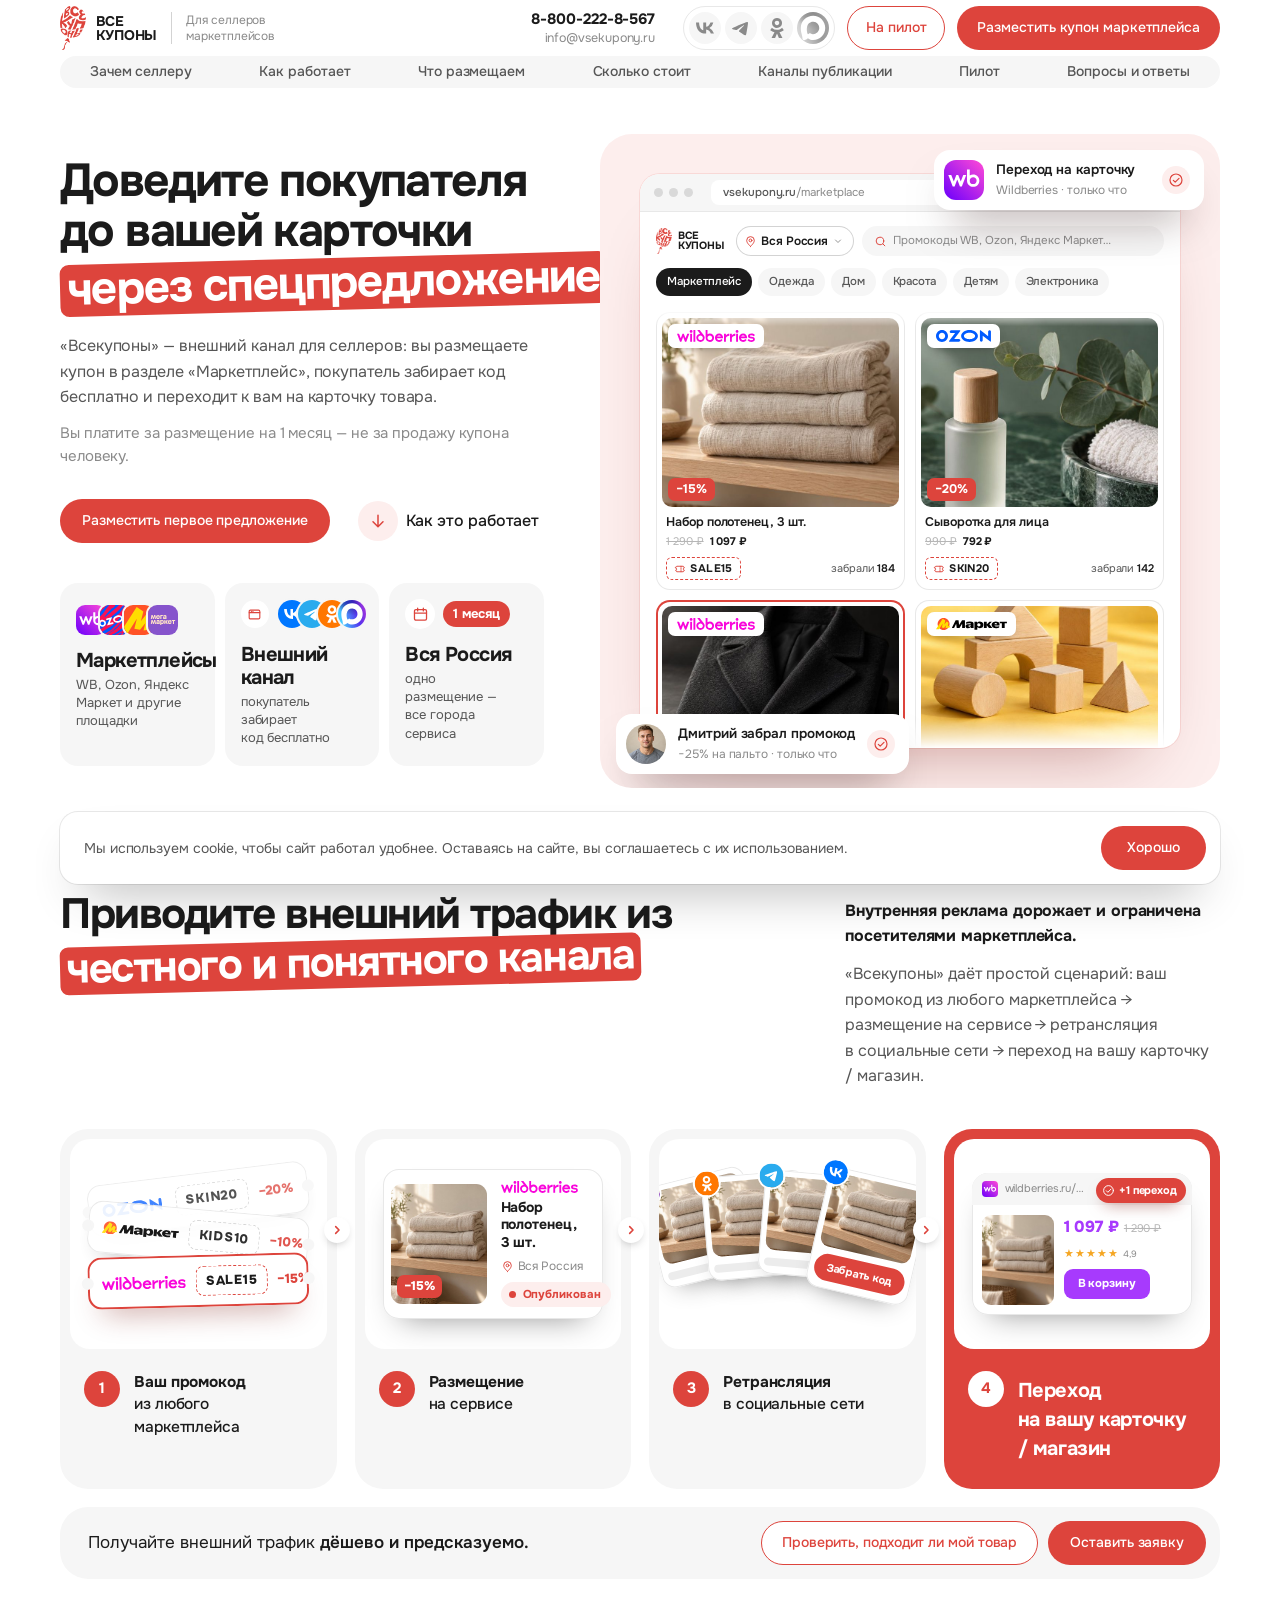
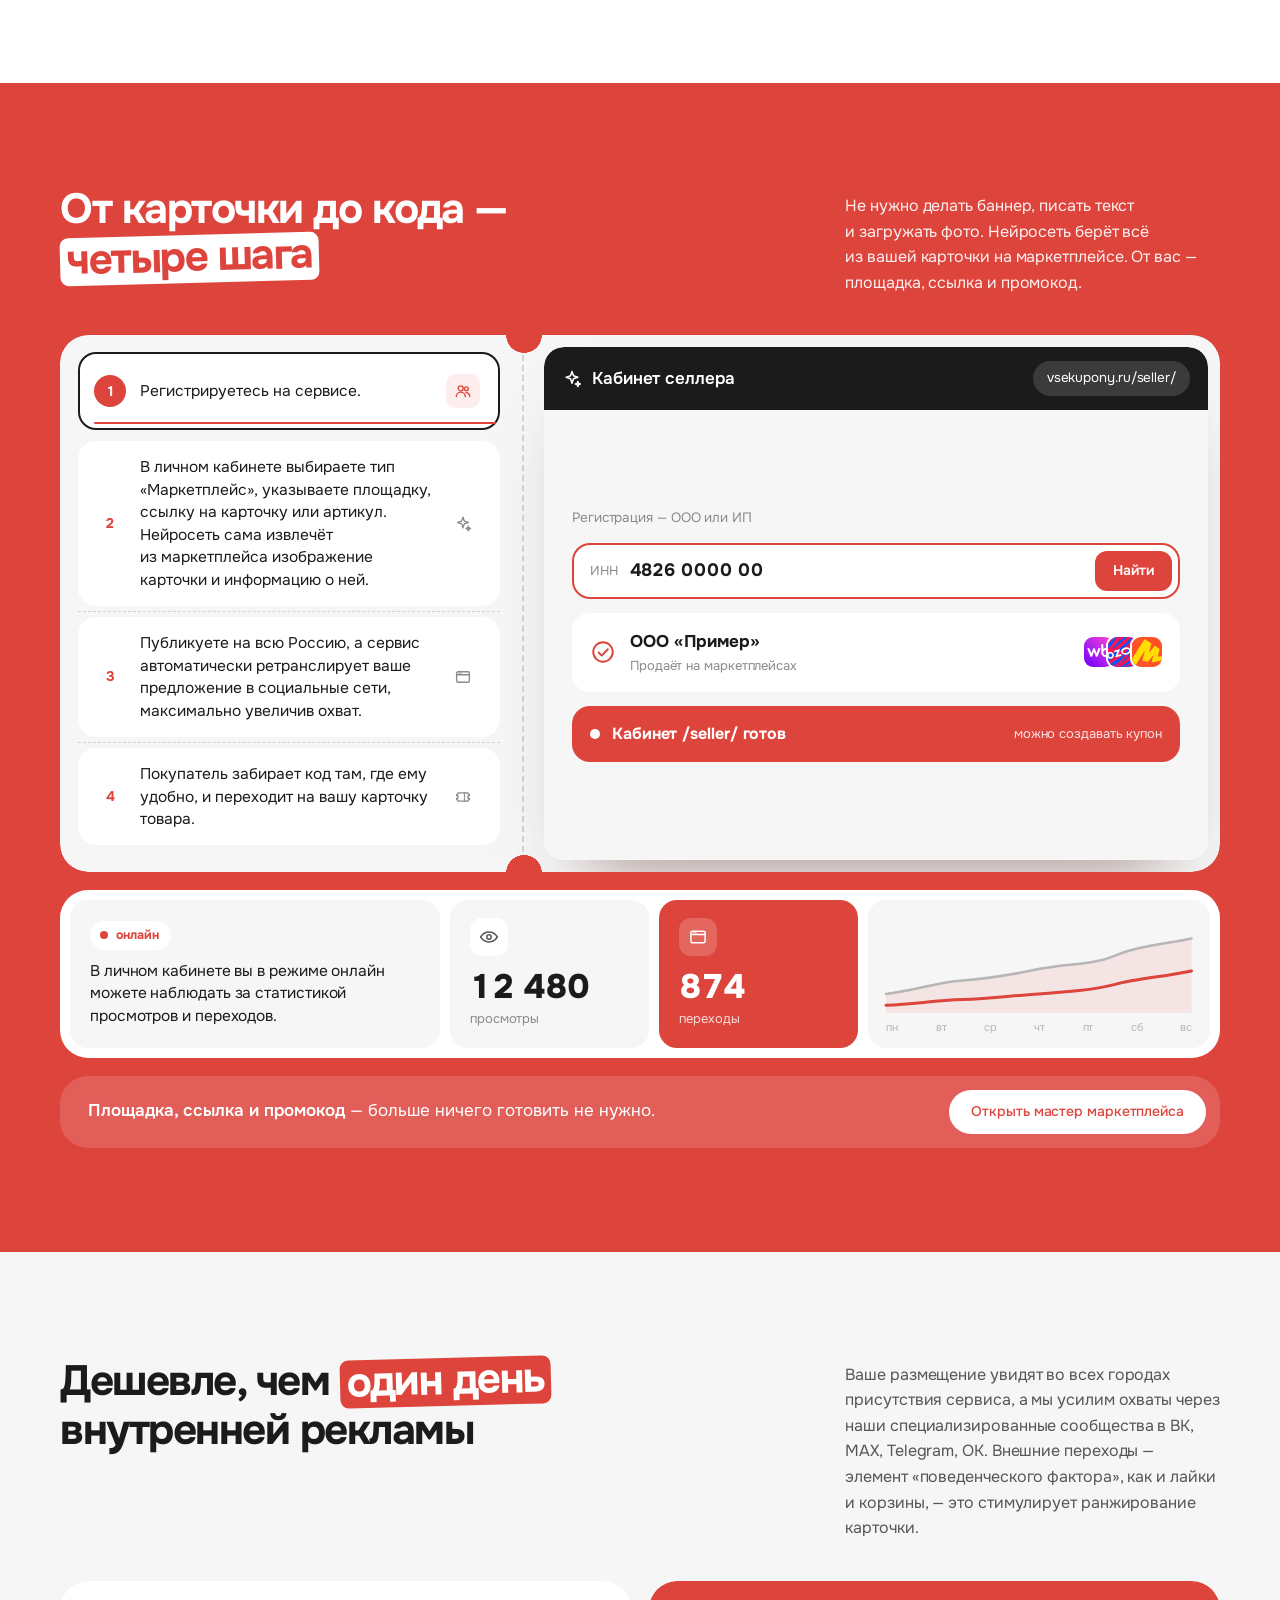
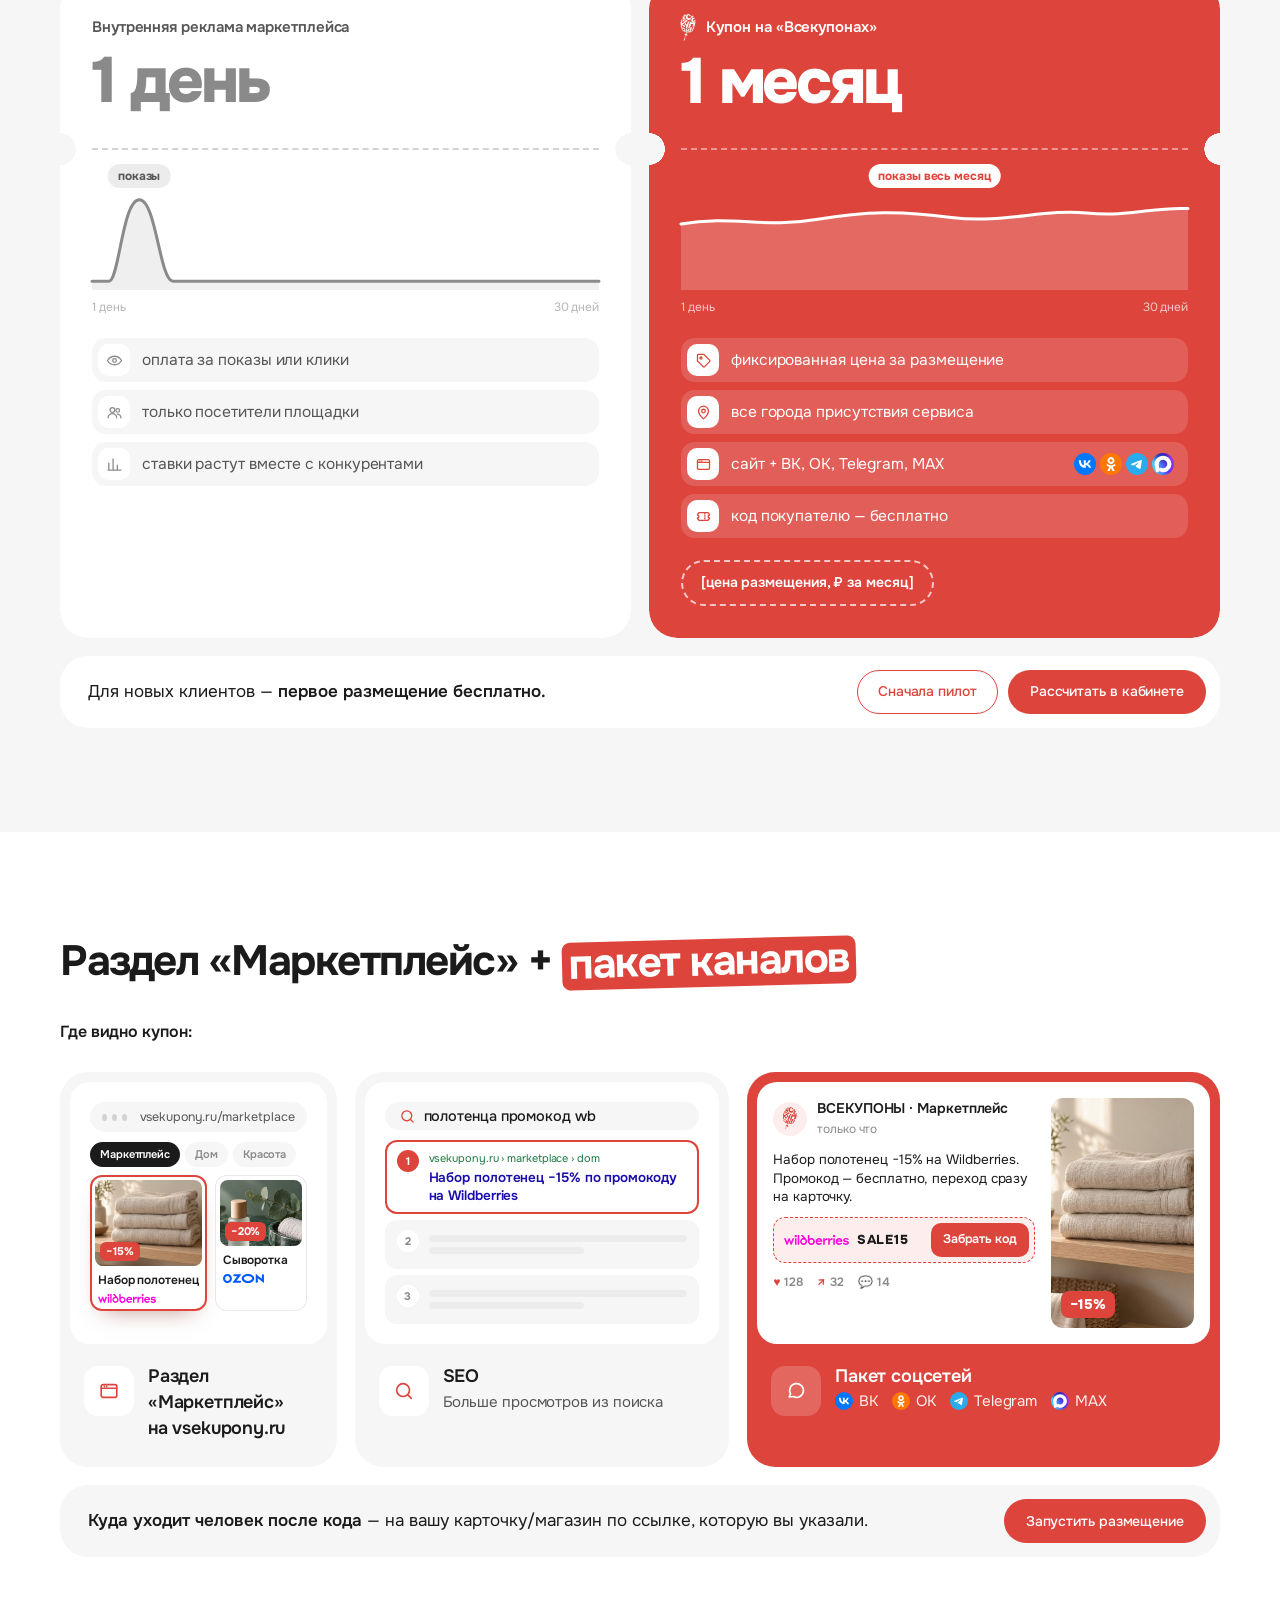
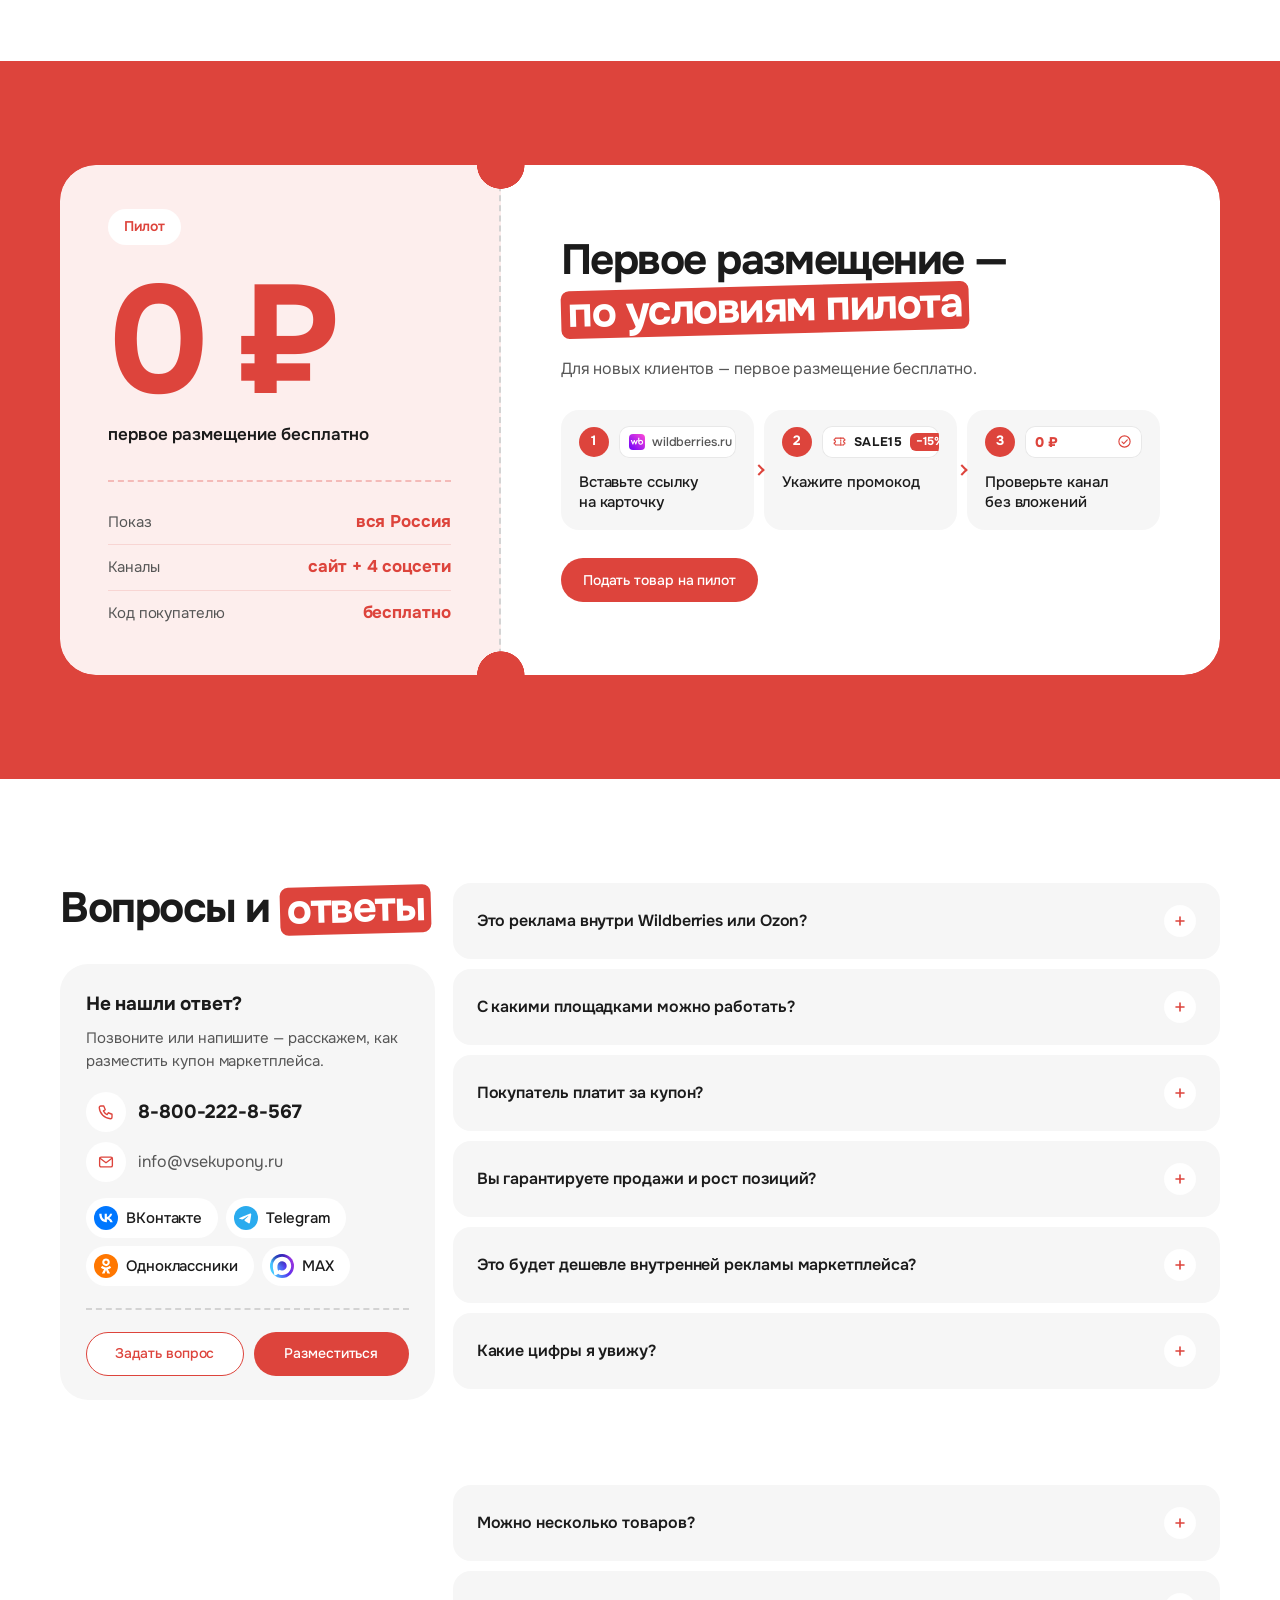
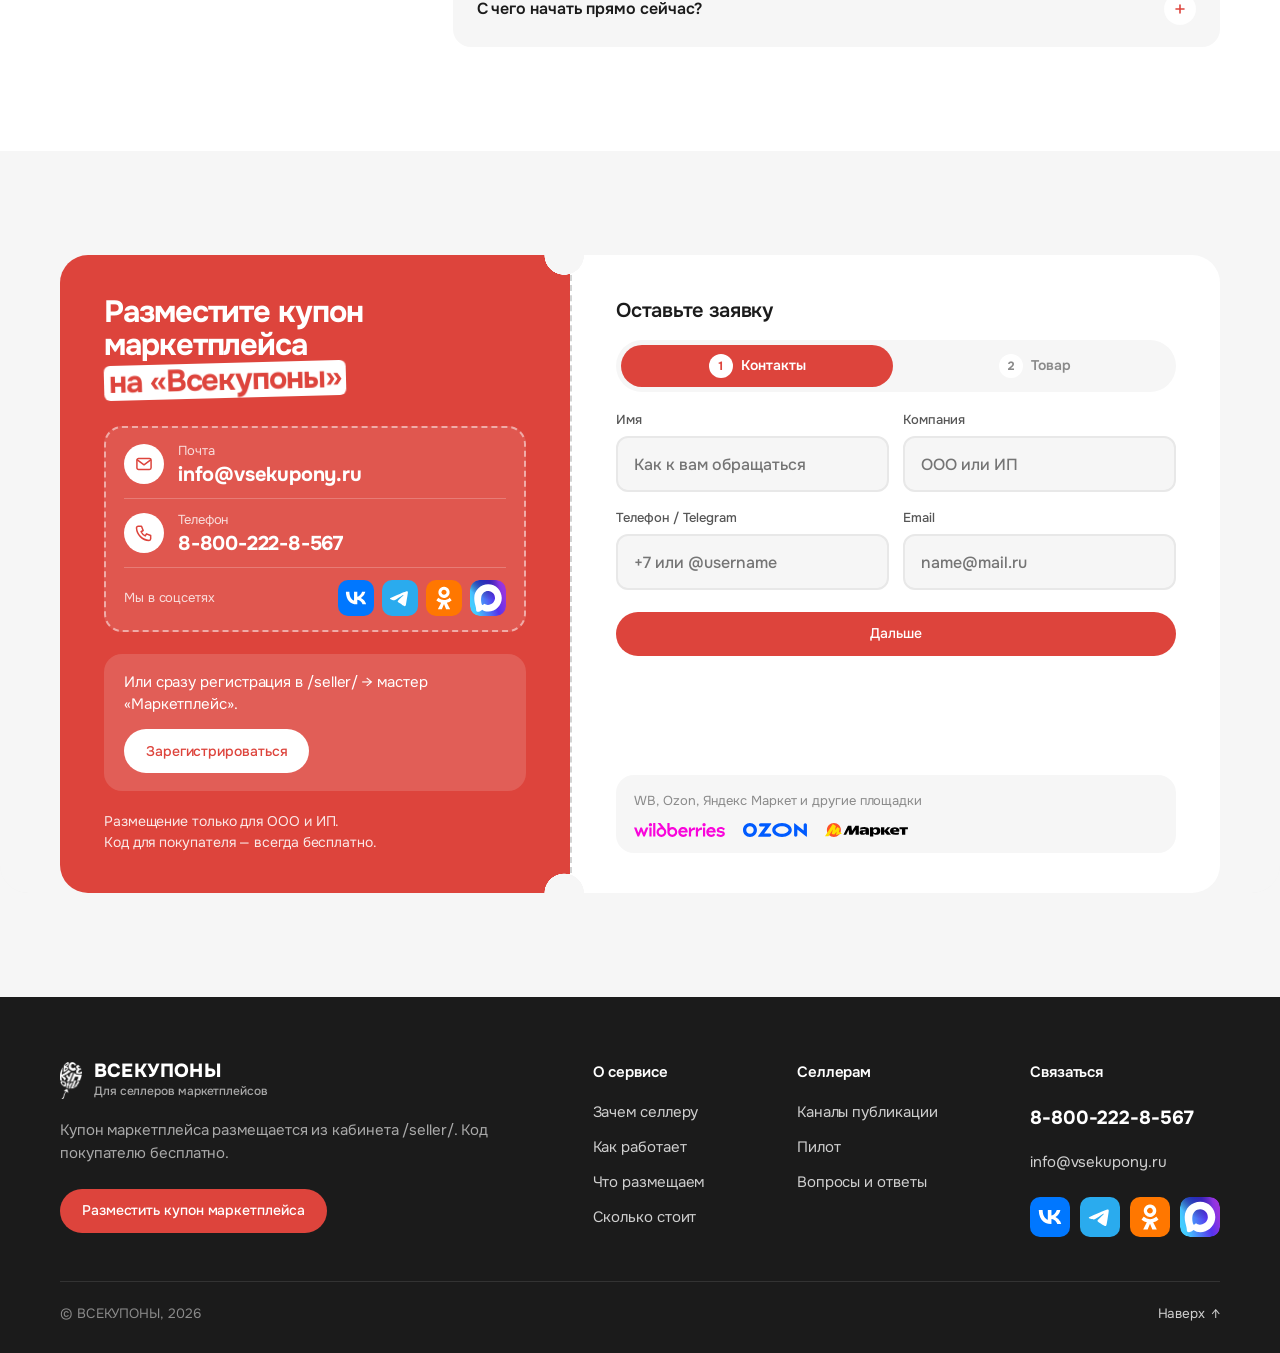
==== commit 9957b480: "Лендинг для селлеров: чистка кода и мобильные правки - marketplace-design.css пересобран по порядку " ====
--- a/marketplace-design.html
+++ b/marketplace-design.html
@@ -9,7 +9,7 @@
 <link rel="preconnect" href="https://fonts.gstatic.com" crossorigin>
 <link href="https://fonts.googleapis.com/css2?family=Onest:wght@400;500;600;700;800&display=swap" rel="stylesheet">
 <link rel="stylesheet" href="assets/business-design.css?v=20261019c">
-<link rel="stylesheet" href="assets/marketplace-design.css?v=20261023v">
+<link rel="stylesheet" href="assets/marketplace-design.css?v=20261024c">
 <link rel="icon" href="assets/brand/logo-red.png">
 </head>
 <body>
@@ -20,8 +20,8 @@
      язык и компоненты — с лендинга для бизнеса (index.html): фирменный
      #DD443C, слово-«ценник» в заголовке, купоны с вырезами, мини-интерфейсы.
      Общие стили и скрипты — business-design.css / business-design.js,
-     свои блоки — marketplace-design.css, демо мастера и форма в два шага —
-     marketplace.js (общий с прототипом), плашки первого экрана —
+     свои блоки — marketplace-design.css, шаги формы заявки — marketplace.js
+     (общий с прототипом), плашки первого экрана и согласие —
      marketplace-design.js. Товары, цены и цифры в мини-интерфейсах — пример.
      =================================================================== -->
 
@@ -189,7 +189,7 @@
     <div class="wrap">
       <div class="hrow">
         <div class="head">
-          <h2>Приводите внешний трафик из&nbsp;<span class="tag">честного и&nbsp;понятного канала</span></h2>
+          <h2>Приводите внешний трафик&nbsp;из <span class="tag tag--long">честного и&nbsp;понятного канала</span></h2>
         </div>
         <div class="hrow__txt">
           <p class="text"><b>Внутренняя реклама дорожает и&nbsp;ограничена посетителями маркетплейса.</b></p>
@@ -266,8 +266,7 @@
     </div>
   </section>
 
-  <!-- Как это работает: четыре шага из ТЗ слева, живое демо мастера справа
-       (marketplace.js — ссылка «впечатывается» сама, карточка подтягивается) -->
+  <!-- Как это работает: четыре шага из ТЗ и экран кабинета на каждом шаге -->
   <section class="sec sec--red" id="steps">
     <div class="wrap">
       <div class="hrow">
@@ -318,7 +317,7 @@
                 <li><span>Текст купона</span><b>написала нейросеть</b></li>
               </ul>
             </div>
-            <p class="mx-auto__k"><i data-ic="spark"></i>Сервис сам: забирает фото, берёт название и&nbsp;цену, ставит категорию, пишет текст</p>
+            <p class="mx-self"><i data-ic="spark"></i>Сервис сам: забирает фото, берёт название и&nbsp;цену, ставит категорию, пишет текст</p>
           </div>
 
           <!-- 3. Публикация на всю Россию + каналы -->
@@ -412,11 +411,13 @@
         <p class="text">Ваше размещение увидят во&nbsp;всех городах присутствия сервиса, а&nbsp;мы&nbsp;усилим охваты через наши специализированные сообщества в&nbsp;ВК, MAX, Telegram, ОК. Внешние переходы&nbsp;— элемент «поведенческого фактора», как и&nbsp;лайки и&nbsp;корзины,&nbsp;— это стимулирует ранжирование карточки.</p>
       </div>
 
-      <!-- Календарь на месяц: слева закрашен один день, справа — все тридцать -->
+      <!-- Два купона: срок крупно, график показов за 30 дней, пункты из ТЗ -->
       <div class="mx-cmp">
         <div class="mx-cmp__c">
-          <span class="mx-cmp__k">Внутренняя реклама маркетплейса</span>
-          <b class="mx-cmp__big">1 день</b>
+          <div class="mx-cmp__top">
+            <span class="mx-cmp__k">Внутренняя реклама маркетплейса</span>
+            <b class="mx-cmp__big">1 день</b>
+          </div>
           <div class="mx-cmp__ch" aria-hidden="true">
             <svg viewBox="0 0 300 100" preserveAspectRatio="none">
               <path class="mx-ch__a" d="M0 92 L 10 92 C 16 92, 18 18, 28 18 C 38 18, 40 92, 48 92 L 300 92 L 300 100 L 0 100 Z"/>
@@ -432,8 +433,10 @@
           </ul>
         </div>
         <div class="mx-cmp__c mx-cmp__c--us">
-          <span class="mx-cmp__k"><img src="assets/brand/logo-white.png" alt="">Купон на&nbsp;«Всекупонах»</span>
-          <b class="mx-cmp__big">1 месяц</b>
+          <div class="mx-cmp__top">
+            <span class="mx-cmp__k"><img src="assets/brand/logo-white.png" alt="">Купон на&nbsp;«Всекупонах»</span>
+            <b class="mx-cmp__big">1 месяц</b>
+          </div>
           <div class="mx-cmp__ch" aria-hidden="true">
             <svg viewBox="0 0 300 100" preserveAspectRatio="none">
               <path class="mx-ch__a" d="M0 40 C 30 32, 50 44, 80 36 S 130 28, 160 34 S 215 26, 240 30 S 280 24, 300 26 L 300 100 L 0 100 Z"/>
@@ -537,7 +540,7 @@
           </dl>
         </div>
         <div class="pilot__r">
-          <h2>Первое размещение&nbsp;— <span class="tag">по&nbsp;условиям пилота</span></h2>
+          <h2>Первое размещение&nbsp;— <span class="tag tag--long">по&nbsp;условиям пилота</span></h2>
           <p class="text">Для новых клиентов&nbsp;— первое размещение бесплатно.</p>
           <ol class="pilot__steps mx-psteps">
             <li><div class="mx-psh"><em>1</em><span class="mx-psv mx-psv--link"><img src="assets/brand/mp/wildberries.svg" alt="">wildberries.ru</span></div><span>Вставьте ссылку на&nbsp;карточку</span></li>
@@ -744,8 +747,8 @@
   <button class="btn btn--red" type="button" data-cookie-ok>Хорошо</button>
 </div>
 
-<script src="assets/business-design.js?v=20261023a"></script>
-<script src="assets/marketplace.js?v=20261023b"></script>
-<script src="assets/marketplace-design.js?v=20261023a"></script>
+<script src="assets/business-design.js?v=20261024a"></script>
+<script src="assets/marketplace.js?v=20261024a"></script>
+<script src="assets/marketplace-design.js?v=20261024a"></script>
 </body>
 </html>
--- a/assets/marketplace-design.css
+++ b/assets/marketplace-design.css
@@ -1,51 +1,53 @@
 /* ==========================================================================
    Лендинг «ВСЕКУПОНЫ — для селлеров маркетплейсов». Дизайн.
    Подключается после business-design.css: шапка, секции, кнопки, «ценник»,
-   шаги, каналы, пилот, FAQ, форма и подвал — оттуда. Здесь только то,
-   чего на лендинге для бизнеса нет: площадки, мастер купона, календари
-   «1 день / 1 месяц», статистика и форма в два шага.
+   шаги, каналы, пилот, FAQ, форма и подвал — оттуда. Здесь — только блоки
+   этой страницы, по порядку на странице; адаптив — в конце файла.
    ========================================================================== */
 
-/* ---------- Логотипы площадок ---------- */
-.mx-mps,.hero__nums li > .mx-mps{display:flex;align-items:center;height:30px}
+/* ---------- Общее ---------- */
+.mx-btns{display:flex;flex-wrap:wrap;gap:10px}
+.mx-foot .mx-btns{flex:none}
+@keyframes mxUp{from{opacity:0;transform:translateY(10px)}to{opacity:1;transform:none}}
+
+/* Логотипы площадок кружками-квадратами (первый экран) */
+.mx-mps{display:flex;align-items:center;height:30px}
 .mx-mps img{display:block;width:30px;height:30px;border-radius:9px;margin-left:-6px;box-shadow:0 0 0 2px var(--surface)}
 .mx-mps img:first-child{margin-left:0}
-.mx-mps--sm img{width:32px;height:32px;margin-left:6px;box-shadow:none}
-.mx-mps--sm img:first-child{margin-left:4px}
 
 /* ---------- Первый экран ---------- */
 .mx-lead2{order:2;max-width:600px;margin-top:12px;font-size:15px;line-height:1.5;color:var(--ink-3)}
-.mx-nums li > b{white-space:normal;font-size:20px !important;line-height:1.15}
+.mx-nums li > b{white-space:normal;font-size:20px;line-height:1.15}
 .mx-nums li:first-child > b{color:var(--ink)}
+.hero__nums li > .mx-mps{display:flex}
 .mx-cal{gap:8px}
 .mx-cal i{display:grid;place-items:center;width:30px;height:30px;border-radius:50%;background:#fff;color:var(--brand)}
 .mx-cal svg{width:17px;height:17px}
 .mx-cal em{font-style:normal;padding:4px 10px;border-radius:var(--r-pill);background:var(--brand);color:#fff;font-size:13px;font-weight:700}
 
-/* Купон селлера в ленте: значок площадки в углу фото, цена до/после */
+/* Купон селлера в ленте: логотип площадки на фото, цена до/после,
+   внизу — промокод пунктиром и сколько забрали */
 .mx-mp{position:absolute;left:6px;top:6px;display:flex;align-items:center;height:24px;max-width:calc(100% - 12px);padding:0 9px;border-radius:7px;background:#fff;box-shadow:0 4px 12px -6px rgba(0,0,0,.45)}
 .mx-mp img{display:block;width:auto;height:12px;max-width:100%}
-/* Нижняя строка карточки: промокод площадки пунктиром, справа — сколько забрали */
+.hx__c > .mx-pr{display:flex;align-items:baseline;gap:6px;color:var(--ink);font-weight:700}
+.mx-pr s{font-weight:400;color:var(--ink-4)}
 .hx__c small.mx-code{justify-content:space-between;gap:6px}
-.mx-code em{font-style:normal;white-space:nowrap}
-@media (max-width:560px){.mx-code em{display:none}.mx-mp{height:21px;padding:0 7px}.mx-mp img{height:10px}}
 .mx-code > span{display:inline-flex;align-items:center;gap:4px;padding:2px 7px;border-radius:6px;border:1.5px dashed var(--brand);font-weight:700;letter-spacing:.04em;color:var(--ink)}
 .mx-code > span svg{width:12px;height:12px;color:var(--brand)}
-.mx-pr{display:flex !important;align-items:baseline;gap:6px;color:var(--ink) !important;font-weight:700}
-.mx-pr s{font-weight:400;color:var(--ink-4)}
-.mx-ev__mp{border-radius:12px !important;background-size:cover !important;background-position:center !important}
+.mx-code em{font-style:normal;white-space:nowrap}
+.hx__ev .mx-ev__mp{border-radius:12px;background-size:cover;background-position:center}
 
 /* ---------- Зачем селлеру: четыре звена ---------- */
 .mx-path .path__t p b{font-weight:700}
-/* Мини-интерфейсы шагов: выше, чем на лендинге для бизнеса, с наложениями */
-.mx-path .pv.mx-pv{position:relative;height:210px !important;padding:18px;justify-content:center;overflow:hidden}
-.mx-pv > :first-child,.mx-pv > :last-child{height:auto !important}
-.mx-pv > .mx-codes{height:150px !important}
-.mx-pv > .mx-fan{height:170px !important}
-.mx-pdp,.mx-pv > .mx-pdp{display:block !important}
+/* мини-интерфейсы выше, чем на лендинге для бизнеса, и с наложениями */
+.mx-path .pv.mx-pv{position:relative;height:210px;padding:18px;justify-content:center;overflow:hidden}
+.mx-path .mx-pv > *{height:auto}
+.mx-path .mx-pv > .mx-codes{height:150px}
+.mx-path .mx-pv > .mx-fan{height:170px}
+.mx-path .mx-pv > .mx-pdp{display:block}
 
 /* 1 — стопка купонов-промокодов разных площадок */
-.mx-codes{position:relative;height:150px !important}
+.mx-codes{position:relative}
 .mx-cd{position:absolute;left:50%;top:var(--t);display:flex;align-items:center;gap:10px;width:min(100%,250px);height:52px;padding:0 14px;border-radius:14px;background:#fff;
   box-shadow:0 12px 24px -16px rgba(0,0,0,.45),inset 0 0 0 1px var(--line);transform:translateX(-50%) rotate(var(--r))}
 .mx-cd::before,.mx-cd::after{content:"";position:absolute;top:50%;width:12px;height:12px;margin-top:-6px;border-radius:50%;background:var(--surface)}
@@ -71,7 +73,7 @@
 .mx-cp__st .dot{width:7px;height:7px}
 
 /* 3 — посты в соцсетях веером */
-.mx-fan{position:relative;height:170px !important}
+.mx-fan{position:relative}
 .mx-post{position:absolute;top:14px;left:50%;width:104px;padding:6px 6px 8px;border-radius:13px;background:#fff;box-shadow:0 14px 26px -16px rgba(0,0,0,.45),inset 0 0 0 1px var(--line);transform:translateX(calc(-50% + var(--x))) rotate(var(--r));transform-origin:50% 120%}
 .mx-post > i{position:absolute;left:-6px;top:-6px;z-index:1;display:block;width:24px;height:24px;border-radius:50%;overflow:hidden;box-shadow:0 0 0 2px #fff}
 .mx-post > i svg,.mx-post > i img{display:block;width:100%;height:100%}
@@ -83,8 +85,8 @@
 .mx-post:nth-child(3){--x:20px;--r:5deg}
 .mx-post.is-top{--x:62px;--r:13deg}
 
-/* 4 — карточка товара на площадке */
-.mx-pdp{position:relative;align-self:stretch;border-radius:16px;background:#fff;color:var(--ink);box-shadow:0 16px 30px -18px rgba(0,0,0,.45),inset 0 0 0 1px var(--line);overflow:hidden}
+/* 4 — карточка товара на площадке (здесь маленькая, на экране 4 «Как работает» — большая) */
+.mx-pdp{position:relative;display:block;align-self:stretch;border-radius:16px;background:#fff;color:var(--ink);box-shadow:0 16px 30px -18px rgba(0,0,0,.45),inset 0 0 0 1px var(--line);overflow:hidden}
 .mx-pdp__bar{display:flex;align-items:center;gap:7px;height:32px;padding:0 104px 0 10px;background:var(--surface);font-size:11px;color:var(--ink-3)}
 .mx-pdp__bar img{flex:none;width:16px;height:16px;border-radius:4px}
 .mx-pdp__bar span{min-width:0;white-space:nowrap;overflow:hidden;text-overflow:ellipsis}
@@ -99,7 +101,7 @@
 .mx-pdp__badge{position:absolute;right:6px;top:5px;display:flex;align-items:center;gap:4px;padding:4px 9px 4px 6px;border-radius:var(--r-pill);background:var(--brand);color:#fff;font-size:11px;font-weight:700;box-shadow:0 8px 16px -8px rgba(120,20,10,.6)}
 .mx-pdp__badge i{display:flex}.mx-pdp__badge svg{width:13px;height:13px}
 
-/* Веер и стопка чуть раскрываются при наведении на шаг */
+/* стопка и веер чуть раскрываются при наведении на шаг */
 @media (hover:hover) and (prefers-reduced-motion:no-preference){
   .mx-cd,.mx-post{transition:transform .35s var(--ease),top .35s var(--ease)}
   .mx-path li:hover .mx-cd:nth-child(1){--r:-11deg;--t:0px}
@@ -108,11 +110,9 @@
   .mx-path li:hover .mx-post.is-top{--x:72px;--r:17deg}
 }
 
-.mx-btns{display:flex;flex-wrap:wrap;gap:10px}
-.mx-foot .mx-btns{flex:none}
-
 /* ---------- Как это работает: вкладки-шаги + экран кабинета ----------
-   Каркас — .aix с лендинга для бизнеса; на красном фоне — белые карточки */
+   Каркас — .aix с лендинга для бизнеса; на красном фоне — белые карточки.
+   При наведении автосмена стоит (data-aix-hover в business-design.js) */
 .mx-aix{margin-top:8px}
 .mx-aix.is-paused .aix__bar,.mx-aix.is-paused .aix__segs i{animation-play-state:paused !important}
 .mx-aix .aix__tabs button{background:#fff;box-shadow:none}
@@ -122,18 +122,17 @@
 .mx-aix .aix__win{background:#fff;color:var(--ink);box-shadow:0 40px 70px -44px rgba(60,5,0,.55)}
 .mx-aix .aix__top{background:var(--ink)}
 .mx-aix .aix__ask{background:rgba(255,255,255,.14)}
-.mx-sc{justify-content:center;gap:14px !important;padding:26px 28px !important;background:var(--surface)}
+.mx-aix .mx-sc{justify-content:center;gap:14px;padding:26px 28px;background:var(--surface)}
 /* элементы экрана появляются по очереди, когда шаг становится активным */
 .mx-sc.is-on > *{animation:mxUp .5s var(--ease) both}
 .mx-sc.is-on > :nth-child(2){animation-delay:.12s}
 .mx-sc.is-on > :nth-child(3){animation-delay:.24s}
 .mx-sc.is-on > :nth-child(4){animation-delay:.36s}
-@keyframes mxUp{from{opacity:0;transform:translateY(10px)}to{opacity:1;transform:none}}
 
 /* 1 — регистрация */
 .mx-inn{display:flex;align-items:center;gap:12px;height:56px;padding:0 8px 0 18px;border-radius:var(--r-md);background:#fff;box-shadow:inset 0 0 0 2px var(--brand)}
 .mx-inn span{font-size:13px;color:var(--ink-3)}
-.mx-inn b{flex:1;font-size:18px;font-weight:700;letter-spacing:.04em}
+.mx-inn b{flex:1;font-size:18px;font-weight:700;letter-spacing:.04em;white-space:nowrap}
 .mx-inn em{font-style:normal;padding:9px 18px;border-radius:12px;background:var(--brand);color:#fff;font-size:14px;font-weight:600}
 .mx-org{display:flex;align-items:center;gap:14px;padding:16px 18px;border-radius:var(--r-md);background:#fff}
 .mx-org > i{display:flex;color:var(--brand)}.mx-org > i svg{width:26px;height:26px}
@@ -156,7 +155,7 @@
 .mx-link i{display:grid;place-items:center;width:32px;height:32px;border-radius:50%;background:var(--brand);color:#fff}
 .mx-link svg{width:17px;height:17px}
 .mx-pull{display:grid;grid-template-columns:140px minmax(0,1fr);gap:12px}
-.mx-pull__ph{position:relative;border-radius:var(--r-md);background:center 40%/cover no-repeat;min-height:170px}
+.mx-pull__ph{position:relative;min-height:170px;border-radius:var(--r-md);background:center 40%/cover no-repeat}
 .mx-pull__ph em{position:absolute;left:8px;bottom:8px;padding:3px 9px;border-radius:8px;background:#fff;font-style:normal;font-size:12px;font-weight:700}
 .mx-pull ul{list-style:none;margin:0;padding:0;display:flex;flex-direction:column;gap:6px}
 .mx-pull li{position:relative;display:flex;align-items:center;justify-content:space-between;gap:12px;flex:1;min-height:38px;padding:0 14px 0 38px;border-radius:12px;background:#fff;font-size:13px;color:var(--ink-3)}
@@ -168,8 +167,8 @@
 .mx-sc.is-on .mx-pull li:nth-child(2){animation-delay:.7s}
 .mx-sc.is-on .mx-pull li:nth-child(3){animation-delay:.95s}
 .mx-sc.is-on .mx-pull li:nth-child(4){animation-delay:1.2s}
-.mx-sc .mx-auto__k{display:flex;align-items:flex-start;gap:8px;margin:0;text-transform:none;letter-spacing:0;font-size:13px;font-weight:600;line-height:1.4}
-.mx-sc .mx-auto__k svg{flex:none;margin-top:1px}
+.mx-self{display:flex;align-items:flex-start;gap:8px;font-size:13px;font-weight:600;line-height:1.4;color:var(--brand)}
+.mx-self i{display:flex;flex:none;margin-top:1px}.mx-self svg{width:16px;height:16px}
 
 /* 3 — публикация */
 .mx-pub{display:grid;grid-template-columns:minmax(0,.85fr) minmax(0,1fr);gap:14px;align-items:stretch}
@@ -192,65 +191,34 @@
 .mx-chl li i svg,.mx-chl li i img{display:block;width:100%;height:100%}
 .mx-chl li .mx-chl__site{display:grid;place-items:center;border-radius:7px;background:var(--brand-50);color:var(--brand)}
 .mx-chl li .mx-chl__site svg{width:14px;height:14px}
+/* переключатель «включено» справа в строке канала */
 .mx-chl li::after{content:"";margin-left:auto;width:28px;height:16px;border-radius:8px;background:var(--brand) radial-gradient(circle 6px at calc(100% - 8px) 50%,#fff 98%,#0000) no-repeat}
 .mx-go{display:flex;align-items:center;justify-content:center;height:46px;margin-top:auto;border-radius:var(--r-pill);background:var(--brand);color:#fff;font-size:14px;font-weight:600}
 
-/* 4 — покупатель: код → карточка */
+/* 4 — покупатель: код → карточка товара */
 .mx-buy{display:grid;grid-template-columns:minmax(0,1fr) auto minmax(0,1.15fr);gap:12px;align-items:center}
 .mx-take{display:flex;flex-direction:column;align-items:stretch;gap:8px;padding:10px 10px 12px;border-radius:var(--r-md);background:#fff;box-shadow:0 16px 30px -20px rgba(0,0,0,.4)}
 .mx-take__ph{height:120px;border-radius:12px;background:center 40%/cover no-repeat}
-.mx-take > b{font-size:14px;font-weight:700;padding:0 2px}
+.mx-take > b{padding:0 2px;font-size:14px;font-weight:700}
 .mx-take__code{display:flex;align-items:center;justify-content:space-between;padding:7px 10px;border-radius:10px;border:1.5px dashed var(--brand);background:var(--brand-50)}
 .mx-take__code u{text-decoration:none;font-weight:800;letter-spacing:.06em}
 .mx-take__code em{font-style:normal;font-size:11.5px;font-weight:600;color:var(--brand)}
 .mx-take__btn{padding:9px 0;border-radius:var(--r-pill);background:var(--brand);color:#fff;font-size:12.5px;font-weight:600;text-align:center}
 .mx-buy__arr{display:grid;place-items:center;width:36px;height:36px;border-radius:50%;background:var(--ink);color:#fff}
 .mx-buy__arr svg{width:18px;height:18px}
-.mx-sc--buy .mx-pdp{box-shadow:0 16px 30px -20px rgba(0,0,0,.4)}
-/* Большая карточка товара на площадке — экран 4 */
+.mx-pdp--big{box-shadow:0 16px 30px -20px rgba(0,0,0,.4)}
 .mx-pdp--big .mx-pdp__bar{height:36px;padding-right:200px;background:#fff;border-bottom:1px solid var(--line)}
-.mx-pdp--big .mx-pdp__bar span{min-width:0;white-space:nowrap;overflow:hidden;text-overflow:ellipsis}
 .mx-pdp--big .mx-pdp__in{gap:14px;padding:14px 14px 16px}
 .mx-pdp--big .mx-pdp__ph{width:118px;align-self:flex-start}
-.mx-pdp--big .mx-pdp__in > div{gap:6px;flex:1}
+.mx-pdp--big .mx-pdp__in > div{flex:1;gap:6px}
+.mx-pdp--big .mx-pdp__in b{font-size:22px}
+.mx-pdp--big .mx-pdp__btn{align-self:stretch;padding:9px 0;font-size:13px;text-align:center}
+.mx-pdp--big .mx-pdp__badge{top:6px;right:8px}
 .mx-pdp__t{font-size:14px;font-weight:600;line-height:1.3;color:var(--ink)}
-.mx-pdp--big .mx-pdp__in b{font-size:22px}
-.mx-pdp__promo{display:inline-flex;white-space:nowrap;align-items:center;gap:6px;padding:4px 6px 4px 9px;border-radius:8px;border:1.5px dashed var(--brand);background:var(--brand-50);font-size:12px;font-weight:700}
+.mx-pdp__promo{display:inline-flex;align-items:center;gap:6px;padding:4px 6px 4px 9px;border-radius:8px;border:1.5px dashed var(--brand);background:var(--brand-50);font-size:12px;font-weight:700;white-space:nowrap}
 .mx-pdp__promo i{display:flex;color:var(--brand)}.mx-pdp__promo svg{width:13px;height:13px}
 .mx-pdp__promo em{font-style:normal;padding:1px 6px;border-radius:5px;background:var(--brand);color:#fff}
-.mx-pdp--big .mx-pdp__btn{align-self:stretch;text-align:center;padding:9px 0;font-size:13px}
 .mx-pdp__dl{font-size:11.5px;color:var(--g-ink)}
-.mx-pdp--big .mx-pdp__badge{top:6px;right:8px}
-
-/* Статистика */
-.mx-stat{margin-top:18px}
-
-@media (max-width:1000px){
-  .mx-aix .aix__win{min-height:0}
-}
-@media (max-width:720px){
-  .mx-sc{padding:16px !important}
-  .mx-pdp--big .mx-pdp__ph{width:84px}
-  .mx-pdp--big .mx-pdp__in{gap:10px}
-  .mx-pdp__promo{font-size:11px}
-  .mx-org{flex-wrap:wrap}
-  .mx-mpline{margin-left:40px}
-  .mx-ready{flex-wrap:wrap}
-  .mx-ready em{margin-left:22px}
-  .mx-pull{grid-template-columns:96px minmax(0,1fr)}
-  .mx-pull__ph{min-height:0}
-  .mx-pull li:nth-child(4){display:none}
-  .mx-pub{grid-template-columns:1fr}
-  .mx-cpn{flex-direction:row}
-  .mx-cpn__ph{flex:none;width:110px;min-height:0}
-  .mx-cpn__b{border-top:0;border-left:2px dashed var(--line-strong)}
-  .mx-buy{grid-template-columns:1fr}
-  .mx-buy__arr{justify-self:center;transform:rotate(90deg)}
-  .mx-take{flex-direction:row;flex-wrap:wrap;align-items:center}
-  .mx-take__ph{width:64px;height:64px}
-  .mx-take > b{flex:1}
-  .mx-take__code,.mx-take__btn{flex:1 1 100%}
-}
 
 /* Статистика в кабинете: плашка «онлайн», две цифры, график за неделю */
 .mx-stat{display:grid;grid-template-columns:minmax(0,1.3fr) minmax(0,.7fr) minmax(0,.7fr) minmax(0,1.2fr);gap:10px;margin-top:18px;padding:10px;border-radius:var(--r-lg);background:#fff;color:var(--ink)}
@@ -262,7 +230,7 @@
 .mx-stat__n{display:flex;flex-direction:column;justify-content:space-between;gap:14px;padding:18px 20px}
 .mx-stat__n > i{display:grid;place-items:center;width:38px;height:38px;border-radius:12px;background:#fff;color:var(--ink-2)}
 .mx-stat__n > i svg{width:20px;height:20px}
-.mx-stat__n b{display:block;font-size:34px;font-weight:800;letter-spacing:-.03em;line-height:1;font-variant-numeric:tabular-nums}
+.mx-stat__n b{display:block;font-size:34px;font-weight:800;letter-spacing:-.03em;line-height:1;white-space:nowrap;font-variant-numeric:tabular-nums}
 .mx-stat__n span{display:block;margin-top:5px;font-size:13px;color:var(--ink-3)}
 .mx-stat__n.is-red{background:var(--brand);color:#fff}
 .mx-stat__n.is-red > i{background:rgba(255,255,255,.18);color:#fff}
@@ -278,58 +246,51 @@
    Два купона: сверху срок крупно, под перфорацией — график показов
    за 30 дней (всплеск на день против ровной линии), ниже — пункты */
 .mx-cmp{display:grid;grid-template-columns:1fr 1fr;gap:18px}
-.mx-cmp__c{--cut:168px;--notch:16px;display:flex;flex-direction:column;padding:30px 32px 32px;border-radius:var(--r-lg);background:#fff;color:var(--ink);
+.mx-cmp__c{--cut:168px;--notch:16px;display:flex;flex-direction:column;padding:0 32px 32px;border-radius:var(--r-lg);background:#fff;color:var(--ink);
   -webkit-mask:radial-gradient(circle var(--notch) at 0 var(--cut),#0000 98%,#000) left/51% 100% no-repeat,
                radial-gradient(circle var(--notch) at 100% var(--cut),#0000 98%,#000) right/51% 100% no-repeat;
           mask:radial-gradient(circle var(--notch) at 0 var(--cut),#0000 98%,#000) left/51% 100% no-repeat,
                radial-gradient(circle var(--notch) at 100% var(--cut),#0000 98%,#000) right/51% 100% no-repeat}
 .mx-cmp__c--us{background:var(--brand);color:#fff}
+/* верх купона — ровно до вырезов, поэтому перфорация (border-top графика) проходит через их центр */
+.mx-cmp__top{display:flex;flex-direction:column;justify-content:center;height:calc(var(--cut) - 1px)}
 .mx-cmp__k{display:flex;align-items:center;gap:10px;font-size:15px;font-weight:600;color:var(--ink-2)}
 .mx-cmp__k img{height:26px;width:auto;rotate:-6deg}
 .mx-cmp__c--us .mx-cmp__k{color:#fff}
-.mx-cmp__big{display:block;margin-top:10px;font-size:clamp(48px,5vw,76px);font-weight:800;letter-spacing:-.05em;line-height:1}
-.mx-cmp__c:not(.mx-cmp__c--us) .mx-cmp__big{color:var(--ink-3)}
-
-.mx-cmp__ch{position:relative;margin-top:22px;padding:30px 0 0;border-top:2px dashed var(--line-strong)}
-.mx-cmp__c--us .mx-cmp__ch{border-color:rgba(255,255,255,.45)}
+.mx-cmp__big{display:block;margin-top:10px;font-size:clamp(48px,5vw,76px);font-weight:800;letter-spacing:-.05em;line-height:1;color:var(--ink-3)}
+.mx-cmp__c--us .mx-cmp__big{color:#fff}
+.mx-cmp__ch{position:relative;padding:30px 0 0;border-top:2px dashed var(--line-strong)}
 .mx-cmp__ch svg{display:block;width:100%;height:110px;overflow:visible}
 .mx-ch__a{fill:var(--ink-4);opacity:.22}
 .mx-ch__l{fill:none;stroke:var(--ink-3);stroke-width:3;stroke-linecap:round;stroke-linejoin:round;vector-effect:non-scaling-stroke}
-.mx-cmp__c--us .mx-ch__a{fill:#fff;opacity:.2}
-.mx-cmp__c--us .mx-ch__l{stroke:#fff}
 .mx-cmp__pin{position:absolute;top:14px;transform:translateX(-50%);padding:3px 10px;border-radius:var(--r-pill);background:var(--surface-2);font-size:12px;font-weight:700;color:var(--ink-2);white-space:nowrap}
-.mx-cmp__c--us .mx-cmp__pin{background:#fff;color:var(--brand)}
 .mx-cmp__ax{display:flex;justify-content:space-between;margin-top:8px;font-size:12px;color:var(--ink-4)}
-.mx-cmp__c--us .mx-cmp__ax{color:rgba(255,255,255,.7)}
-
 .mx-cmp__c ul{list-style:none;margin:22px 0 0;padding:0;display:flex;flex-direction:column;gap:8px}
 .mx-cmp__c li{display:flex;align-items:center;gap:12px;min-height:44px;padding:6px 14px 6px 6px;border-radius:14px;background:var(--surface);font-size:15.5px;line-height:1.35;color:var(--ink-2)}
 .mx-cmp__c li > i{display:grid;place-items:center;flex:none;width:32px;height:32px;border-radius:10px;background:#fff;color:var(--ink-3)}
 .mx-cmp__c li > i svg{width:17px;height:17px}
-.mx-cmp__c--us li{background:rgba(255,255,255,.14);color:#fff}
-.mx-cmp__c--us li > i{color:var(--brand)}
 .mx-cmp__soc{display:flex;gap:4px;margin-left:auto}
 .mx-cmp__soc i{display:block;width:22px;height:22px;border-radius:50%;overflow:hidden}
 .mx-cmp__soc svg,.mx-cmp__soc img{display:block;width:100%;height:100%}
 .mx-cmp__sum{align-self:flex-start;margin-top:22px;padding:10px 18px;border-radius:var(--r-pill);border:2px dashed rgba(255,255,255,.7);font-size:14px;font-weight:600}
+/* красный купон: всё белое */
+.mx-cmp__c--us .mx-cmp__ch{border-color:rgba(255,255,255,.45)}
+.mx-cmp__c--us .mx-ch__a{fill:#fff;opacity:.2}
+.mx-cmp__c--us .mx-ch__l{stroke:#fff}
+.mx-cmp__c--us .mx-cmp__pin{background:#fff;color:var(--brand)}
+.mx-cmp__c--us .mx-cmp__ax{color:rgba(255,255,255,.7)}
+.mx-cmp__c--us li{background:rgba(255,255,255,.14);color:#fff}
+.mx-cmp__c--us li > i{color:var(--brand)}
 
 /* ---------- Каналы ---------- */
 .mx-ch__h{margin-bottom:28px}
-.mx-kick{margin-top:18px;font-weight:600;color:var(--ink) !important}
-@media (min-width:721px){.mx-chs .chv{height:262px;justify-content:flex-start}}
+.mx-ch__h .mx-kick{margin-top:18px;font-weight:600;color:var(--ink)}
+.mx-chv{display:flex;flex-direction:column;gap:10px}
 .mx-chs .chv--post{justify-content:center}
-.mx-chv{display:flex;flex-direction:column;gap:10px}
-/* подписи каналов: значок по верхней строке, у всех трёх на одной высоте */
+/* подписи: значок по верхней строке, у всех трёх на одной высоте */
 .mx-chs .ch__t{align-items:flex-start}
-.mx-chs .ch h3{line-height:26px;padding-top:0;margin-top:-3px}
+.mx-chs .ch h3{margin-top:-3px;padding-top:0;line-height:26px}
 .mx-chs .ch p{margin-top:2px;font-size:15px;line-height:22px}
-/* На широком экране поиску — чуть больше места, чтобы подпись SEO
-   уложилась в две строки и не вытягивала соседние карточки */
-@media (min-width:1241px){
-  .mx-chs > .ch{grid-column:span 3}
-  .mx-chs > .ch:nth-child(2){grid-column:span 4}
-  .mx-chs > .ch--wide{grid-column:span 5}
-}
 /* витрина: две карточки, наша — в красной рамке */
 .mx-shop{display:flex;flex-direction:column;gap:8px}
 .mx-shop__tabs{display:flex;gap:5px}
@@ -353,67 +314,72 @@
 .mx-serp__r u + u{width:60%}
 .mx-serp__r.is-me{background:#fff;box-shadow:inset 0 0 0 2px var(--brand)}
 .mx-serp__r.is-me em{background:var(--brand);color:#fff}
-/* пост: код площадки, реакции */
+/* пост: промокод площадки, реакции */
 .mx-post2 .chv__post{display:flex;flex-direction:column;gap:10px}
-.mx-post2__code{display:flex;align-items:center;gap:10px;padding:6px 6px 6px 12px;border-radius:12px;border:1.5px dashed var(--brand);background:var(--brand-50)}
-.mx-post2__code img{height:11px;width:auto}
+.mx-post2 .chv__post p{font-size:13.5px;line-height:1.4}
+.mx-post2 .chv__btn{margin:0 0 0 auto;padding:7px 12px;font-size:12.5px;white-space:nowrap}
+.mx-post2 .chv__img{position:relative;width:34%}
+.mx-post2 .chv__img em{position:absolute;left:10px;bottom:10px;padding:3px 9px;border-radius:8px;background:var(--brand);color:#fff;font-style:normal;font-size:14px;font-weight:800}
+.mx-post2__code{display:flex;align-items:center;gap:8px;padding:5px 5px 5px 10px;border-radius:12px;border:1.5px dashed var(--brand);background:var(--brand-50)}
+.mx-post2__code img{height:10px;width:auto}
 .mx-post2__code u{text-decoration:none;font-size:13px;font-weight:800;letter-spacing:.06em}
-.mx-post2__code .chv__btn{margin:0 0 0 auto}
 .mx-post2__re{display:flex;gap:14px;font-size:12px;font-weight:600;color:var(--ink-3)}
-.mx-post2__re i{font-style:normal;margin-right:4px;color:var(--brand)}
-.mx-post2 .chv__img{position:relative;width:34%}
-.mx-post2 .chv__post p{font-size:13.5px;line-height:1.4}
-.mx-post2 .chv__btn{white-space:nowrap;padding:7px 12px;font-size:12.5px}
-.mx-post2__code{gap:8px;padding:5px 5px 5px 10px}
-.mx-post2__code img{height:10px}
-.mx-post2 .chv__img em{position:absolute;left:10px;bottom:10px;padding:3px 9px;border-radius:8px;background:var(--brand);color:#fff;font-style:normal;font-size:14px;font-weight:800}
-
-/* ---------- FAQ и финал ---------- */
-.mx-ask__btns{display:flex;flex-wrap:wrap;gap:10px}
-.mx-ask__btns .btn{flex:1 1 auto}
-.mx-reg{display:flex;flex-direction:column;align-items:flex-start;gap:14px;margin-top:22px;padding:18px 20px;border-radius:var(--r-md);background:rgba(255,255,255,.14)}
-.mx-reg p{font-size:15px;line-height:1.45;color:#fff}
-
-/* Форма в два шага: вкладки шагов сверху, площадки снизу */
-.mx-form{display:flex !important;flex-direction:column;gap:18px}
-.mx-form .form__head{display:flex;flex-direction:column;align-items:stretch;gap:14px;margin:0}
-.mx-ftabs{display:grid;grid-template-columns:1fr 1fr;gap:6px;padding:5px;border-radius:var(--r-pill);background:var(--surface)}
-.mx-ftabs span{display:flex;align-items:center;justify-content:center;gap:8px;height:42px;border-radius:var(--r-pill);font-size:14px;font-weight:600;color:var(--ink-3);transition:background .25s var(--ease),color .25s var(--ease)}
-.mx-ftabs em{display:grid;place-items:center;width:24px;height:24px;border-radius:50%;background:#fff;font-style:normal;font-size:12px;font-weight:700;color:var(--ink-3)}
-.mx-ftabs .is-on{background:var(--brand);color:#fff}
-.mx-ftabs .is-on em{color:var(--brand)}
-.mx-ftabs .is-done{color:var(--ink)}
-.mx-ftabs .is-done em{background:var(--brand);color:#fff}
-.mx-form__fs{display:grid;grid-template-columns:1fr 1fr;gap:16px 14px;margin:0;padding:0;border:0;min-width:0}
-.mx-form__fs[hidden]{display:none}
-.mx-form__fs > .btn{grid-column:1/-1;margin-top:6px}
-.mx-form input,.mx-form select{height:56px}
-.mx-form select.is-error{border-color:var(--brand);background:var(--brand-50)}
-.mx-form__btns{grid-column:1/-1;display:grid;grid-template-columns:auto 1fr;gap:10px;margin-top:6px}
-.mx-form__btns .btn{margin:0;grid-column:auto}
-.mx-fmp{display:flex;align-items:center;justify-content:space-between;gap:12px 20px;flex-wrap:wrap;margin-top:auto;padding:16px 18px;border-radius:var(--r-md);background:var(--surface);font-size:13px;color:var(--ink-3)}
-.mx-fmp__l{display:flex;align-items:center;gap:18px}
-.mx-fmp__l img{height:14px;width:auto}
-
-/* Шаги пилота: номер и мини-плашка в одной строке, текст под ними.
-   Плашки одного вида — белые, одной высоты, тянутся на всю ширину шага */
+.mx-post2__re i{margin-right:4px;font-style:normal;color:var(--brand)}
+
+/* ---------- Пилот: номер и мини-плашка в строке, текст под ними ---------- */
 .mx-psteps li{gap:14px}
 .mx-psh{display:flex;align-items:center;gap:10px}
 .mx-psh em{flex:none}
 .mx-psteps .mx-psv{flex:1;display:flex;align-items:center;gap:7px;min-width:0;height:32px;padding:0 10px;border-radius:10px;background:#fff;box-shadow:inset 0 0 0 1px var(--line);font-size:12.5px;font-weight:700;line-height:1;color:var(--ink);white-space:nowrap;overflow:hidden}
 .mx-psv img{flex:none;width:16px;height:16px;border-radius:4px}
 .mx-psv i{display:flex;flex:none;color:var(--brand)}.mx-psv svg{width:15px;height:15px}
-.mx-psv--link{font-weight:500 !important;color:var(--ink-2) !important;text-overflow:ellipsis}
+.mx-psteps .mx-psv--link{font-weight:500;color:var(--ink-2);text-overflow:ellipsis}
 .mx-psv--code{letter-spacing:.05em}
 .mx-psv--code b{margin-left:auto;padding:3px 6px;border-radius:6px;background:var(--brand);color:#fff;font-size:11.5px;letter-spacing:0}
 .mx-psv--ok b{font-size:14px;font-weight:800;color:var(--brand)}
 .mx-psv--ok i{margin-left:auto}
 
+/* ---------- FAQ и финал ---------- */
+.mx-ask__btns{display:flex;flex-wrap:wrap;gap:10px}
+.mx-ask__btns .btn{flex:1 1 auto}
+.mx-reg{display:flex;flex-direction:column;align-items:flex-start;gap:14px;margin-top:22px;padding:18px 20px;border-radius:var(--r-md);background:rgba(255,255,255,.14)}
+.mx-reg p{font-size:15px;line-height:1.45;color:#fff}
+
+/* Форма в два шага: вкладки шагов сверху, площадки снизу */
+.form.mx-form{display:flex;flex-direction:column;gap:18px}
+.mx-form .form__head{display:flex;flex-direction:column;align-items:stretch;gap:14px;margin:0}
+.mx-ftabs{display:grid;grid-template-columns:1fr 1fr;gap:6px;padding:5px;border-radius:var(--r-pill);background:var(--surface)}
+.mx-ftabs span{display:flex;align-items:center;justify-content:center;gap:8px;height:42px;border-radius:var(--r-pill);font-size:14px;font-weight:600;color:var(--ink-3);transition:background .25s var(--ease),color .25s var(--ease)}
+.mx-ftabs em{display:grid;place-items:center;width:24px;height:24px;line-height:1;font-variant-numeric:tabular-nums;border-radius:50%;background:#fff;font-style:normal;font-size:12px;font-weight:700;color:var(--ink-3)}
+.mx-ftabs .is-on{background:var(--brand);color:#fff}
+.mx-ftabs .is-on em{color:var(--brand)}
+.mx-ftabs .is-done{color:var(--ink)}
+.mx-ftabs .is-done em{background:var(--brand);color:#fff}
+.mx-form__fs{display:grid;grid-template-columns:1fr 1fr;gap:16px 14px;min-width:0;margin:0;padding:0;border:0}
+.mx-form__fs[hidden]{display:none}
+.mx-form__fs > .btn{grid-column:1/-1;margin-top:6px}
+.mx-form input,.mx-form select{height:56px}
+.mx-form select.is-error{border-color:var(--brand);background:var(--brand-50)}
+.mx-form__btns{grid-column:1/-1;display:grid;grid-template-columns:auto 1fr;gap:10px;margin-top:6px}
+.mx-form .mx-form__btns .btn{grid-column:auto;margin:0}
+.mx-fmp{display:flex;align-items:center;justify-content:space-between;flex-wrap:wrap;gap:12px 20px;margin-top:auto;padding:16px 18px;border-radius:var(--r-md);background:var(--surface);font-size:13px;color:var(--ink-3)}
+.mx-fmp__l{display:flex;align-items:center;gap:18px}
+.mx-fmp__l img{height:14px;width:auto}
+
 /* ==========================================================================
    Адаптив
    ========================================================================== */
+@media (min-width:1241px){
+  /* каналы: поиску чуть больше места, соцсетям — меньше */
+  .mx-chs > .ch{grid-column:span 3}
+  .mx-chs > .ch:nth-child(2){grid-column:span 4}
+  .mx-chs > .ch--wide{grid-column:span 5}
+}
+@media (min-width:721px){
+  .mx-chs .chv{height:262px;justify-content:flex-start}
+}
 @media (min-width:721px) and (max-width:1240px){
-  .mx-nums li > b{font-size:16px !important}
+  .mx-nums li > b{font-size:16px}
   .mx-nums li > span:last-child{font-size:12px}
   .mx-nums .mx-mps img{width:24px;height:24px}
 }
@@ -423,59 +389,91 @@
 }
 @media (max-width:1000px){
   .mx-cmp{grid-template-columns:1fr}
-}
+  .mx-aix .aix__win{min-height:0}
+}
+
+/* ---------- Телефоны (проверено на 320–430) ---------- */
 @media (max-width:720px){
-  .mx-nums li > b{font-size:17px !important}
-  .mx-cmp__c{--cut:140px;padding:24px 20px 26px}
-  .mx-cmp__c li{font-size:14.5px}
-  .mx-cmp__soc{display:none}
-  .mx-stat__n b{font-size:28px}
-  .mx-btns,.mx-foot .mx-btns{flex-direction:column;align-items:stretch}
-  .mx-btns .btn{width:100%}
-  .mx-form__fs{grid-template-columns:1fr}
-  .mx-psteps .mx-psv{display:none}
-  .mx-ftabs span{font-size:12.5px}
-  .mx-reg .btn{align-self:stretch}
-}
-
-/* ---------- Телефоны: проверено на 320–430 ---------- */
-@media (max-width:720px){
-  /* длинные «ценники» в заголовках переносятся, а не уходят за экран */
-  h1 .tag,h2 .tag{white-space:normal}
-  /* первый экран: логотипы площадок рядом, без наложения */
-  .mx-nums .mx-mps img{width:24px;height:24px;margin-left:4px;border-radius:7px;box-shadow:none}
-  .mx-nums .mx-mps img:first-child{margin-left:0}
-  .hx__ev div > span{white-space:normal}
-  /* экран кабинета: содержимое сверху, без пустоты над ним */
-  .mx-sc{justify-content:flex-start}
-  .mx-inn{height:50px;padding-left:14px}
-  .mx-inn b{font-size:15px;white-space:nowrap}
-  .mx-inn em{padding:8px 14px}
-  .mx-mpline{margin-left:40px}
-  .mx-ready b{font-size:15px}
-  /* статистика: цифры в одну строку */
-  .mx-stat__n b{white-space:nowrap}
-  .mx-stat__t p{font-size:14.5px}
-  /* форма: вкладки и площадки */
-  .mx-fmp{padding:14px}
-  .mx-fmp__l{flex-wrap:wrap;gap:10px 16px}
-  .mx-fmp__l img{height:12px}
-  .final__socli{flex-wrap:wrap;gap:10px}
   /* одинаковые отступы: заголовок блока → содержимое 28px, содержимое → полоса с кнопками 18px */
   main .hrow,.mx-ch__h{margin-bottom:28px !important}
   .mx-path,.mx-aix,.mx-cmp,.mx-chs{margin-top:0 !important}
   .mx-foot,.mx-stat,#steps .launch__foot,#channels .launch__foot{margin-top:18px !important}
-  .mx-kick{margin-top:14px}
+  /* длинный «ценник» переносится построчно, каждая строка — своей плашкой */
+  h1 .tag,h2 .tag{white-space:normal}
+  h2 .tag--long{display:inline;rotate:none;line-height:inherit;padding:0 .14em}
+  .mx-btns,.mx-foot .mx-btns{flex-direction:column;align-items:stretch}
+  .mx-btns .btn{width:100%}
+
+  /* первый экран: значки справа по центру карточки, логотипы без наложения */
+  .mx-nums li > b{font-size:17px}
+  .hero__nums li > .mx-mps{grid-column:2;grid-row:1 / span 2;justify-self:end}
+  .mx-nums .mx-mps img{width:24px;height:24px;margin-left:4px;border-radius:7px;box-shadow:none}
+  .mx-nums .mx-mps img:first-child{margin-left:0}
+  .mx-cal i{display:none}
+  .hx__ev div > span{white-space:normal}
+
+  /* экран кабинета: содержимое сверху, крупное — компактнее */
+  .mx-aix .mx-sc{justify-content:flex-start;padding:16px}
+  .mx-inn{height:50px;padding-left:14px}
+  .mx-inn b{font-size:15px}
+  .mx-inn em{padding:8px 14px}
+  .mx-org{flex-wrap:wrap}
+  .mx-mpline{margin-left:40px;gap:4px}
+  .mx-mpline img{width:26px;height:26px;margin-left:0;box-shadow:none}
+  .mx-ready{flex-wrap:wrap}
+  .mx-ready b{font-size:15px}
+  .mx-ready em{margin-left:22px}
+  .mx-pull{grid-template-columns:96px minmax(0,1fr)}
+  .mx-pull__ph{min-height:0}
+  .mx-pull li:nth-child(4){display:none}
+  .mx-pub{grid-template-columns:1fr}
+  .mx-cpn{flex-direction:row}
+  .mx-cpn__ph{flex:none;width:110px;min-height:0}
+  .mx-cpn__b{border-top:0;border-left:2px dashed var(--line-strong)}
+  .mx-buy{grid-template-columns:1fr}
+  .mx-buy__arr{justify-self:center;transform:rotate(90deg)}
+  .mx-take{flex-direction:row;flex-wrap:wrap;align-items:center}
+  .mx-take__ph{width:64px;height:64px}
+  .mx-take > b{flex:1}
+  .mx-take__code,.mx-take__btn{flex:1 1 100%}
+  .mx-pdp--big .mx-pdp__in{gap:10px}
+  .mx-pdp--big .mx-pdp__ph{width:84px}
+  .mx-pdp__promo{font-size:11px}
+
+  .mx-stat__n b{font-size:28px}
+  .mx-stat__t p{font-size:14.5px}
+  .mx-cmp__c{--cut:150px;padding:0 20px 26px}
+  .mx-cmp__c li{font-size:14.5px}
+  .mx-cmp__soc{display:none}
+  .mx-ch__h .mx-kick{margin-top:14px}
+  .mx-psteps .mx-psv{display:none}
+
+  .mx-form__fs{grid-template-columns:1fr}
+  .mx-ftabs span{font-size:13px}
+  .mx-fmp{padding:14px}
+  .mx-fmp__l{flex-wrap:wrap;gap:10px 16px}
+  .mx-fmp__l img{height:12px}
+  .mx-reg .btn{align-self:stretch}
+  .final__socli{flex-wrap:wrap;gap:10px}
+}
+@media (max-width:560px){
+  /* соцсети в подписи канала — значки в ряд, блок по высоте плашки-значка слева */
+  .mx-chs .ch--wide .ch__t{align-items:center}
+  .mx-chs .ch__soc{gap:6px;margin-top:4px}
+  .mx-chs .ch__soc span{margin-left:0}
+  .mx-chs .ch__soc i{width:24px;height:24px;box-shadow:none}
+  .mx-code em{display:none}
+  .mx-mp{height:21px;padding:0 7px}
+  .mx-mp img{height:10px}
 }
 @media (max-width:400px){
   h2{font-size:28px !important}
   .mx-stat__n{padding:16px}
   .mx-stat__n b{font-size:24px}
   .mx-fan{transform:scale(.86);transform-origin:50% 40%}
-  .mx-codes{transform:scale(.92);transform-origin:50% 50%}
+  .mx-codes{transform:scale(.92)}
   .mx-cp__ph{width:80px}
   .mx-cp__b b{font-size:13px}
   .mx-pdp__in b{font-size:15px}
-  .mx-ftabs span{font-size:13px}
-  .mx-sc--pull .mx-types span{padding:7px 11px;font-size:12.5px}
-}
+  .mx-types span{padding:7px 11px;font-size:12.5px}
+}
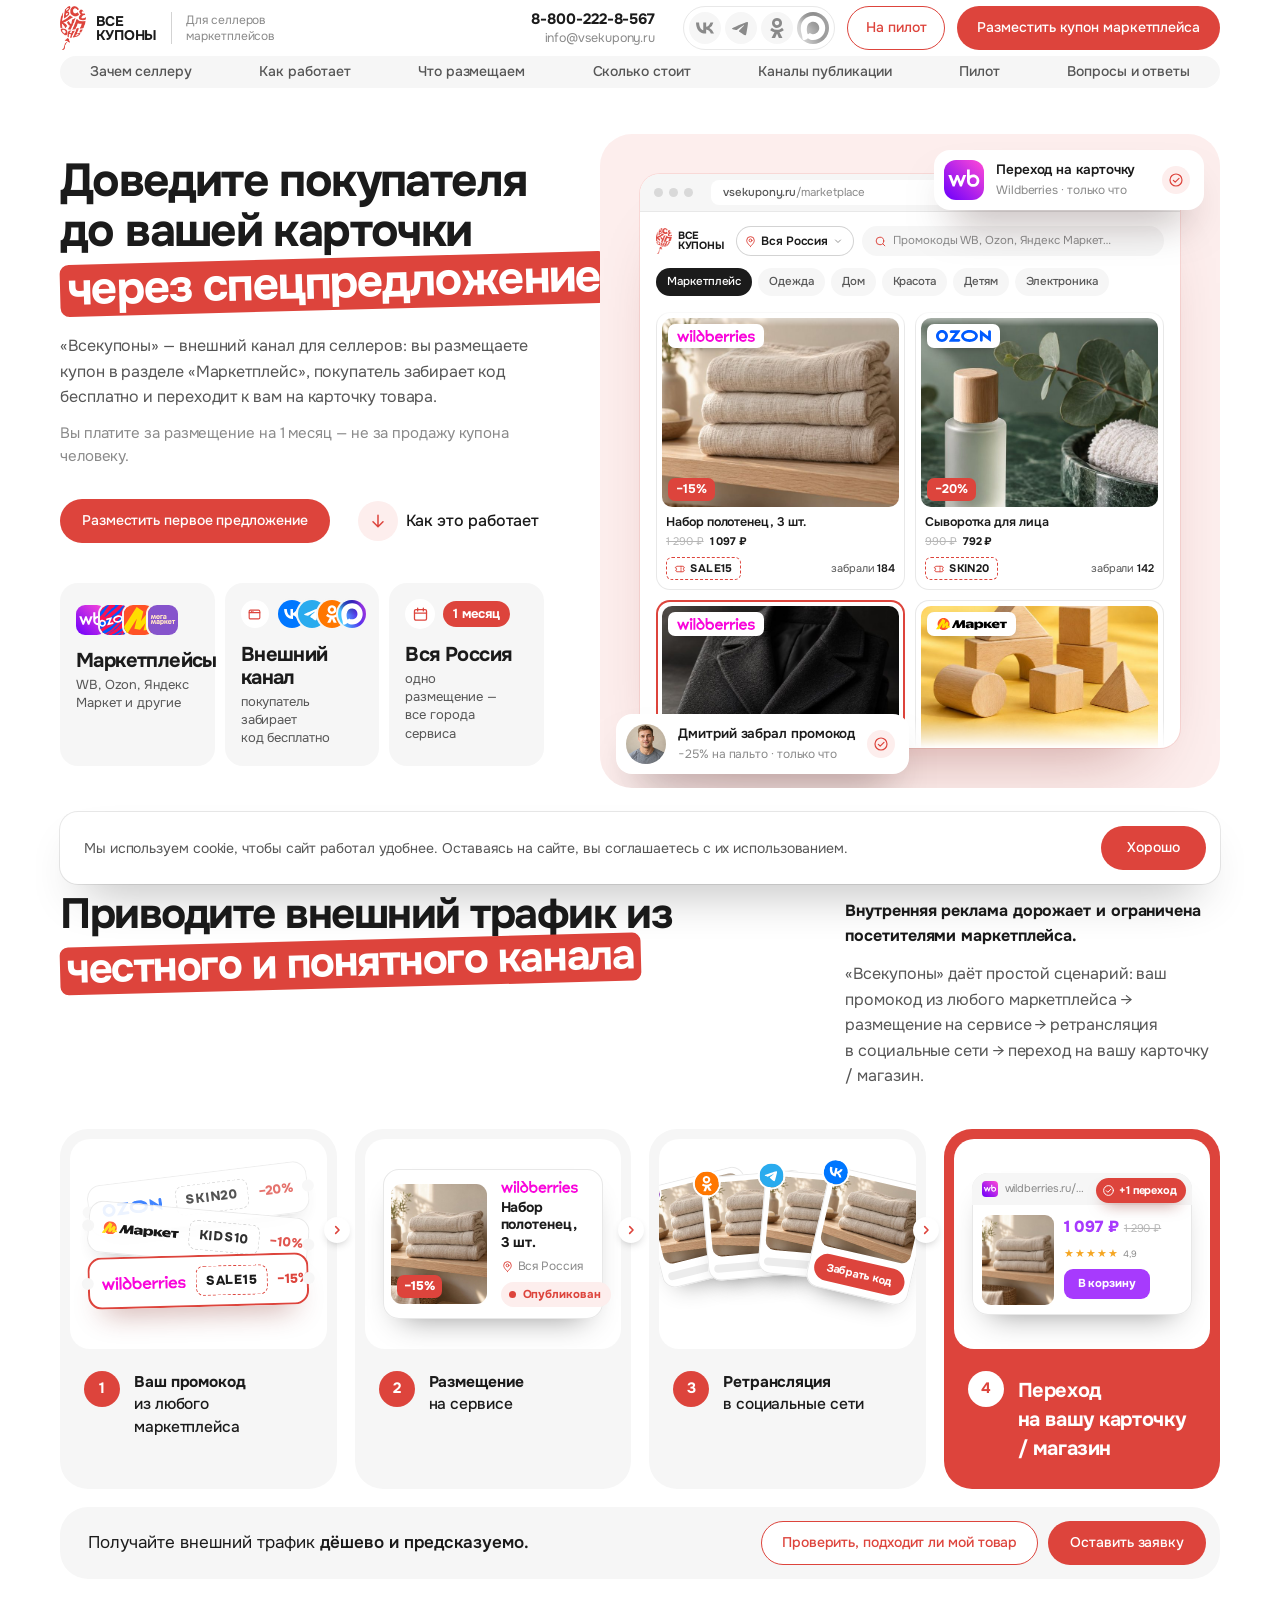
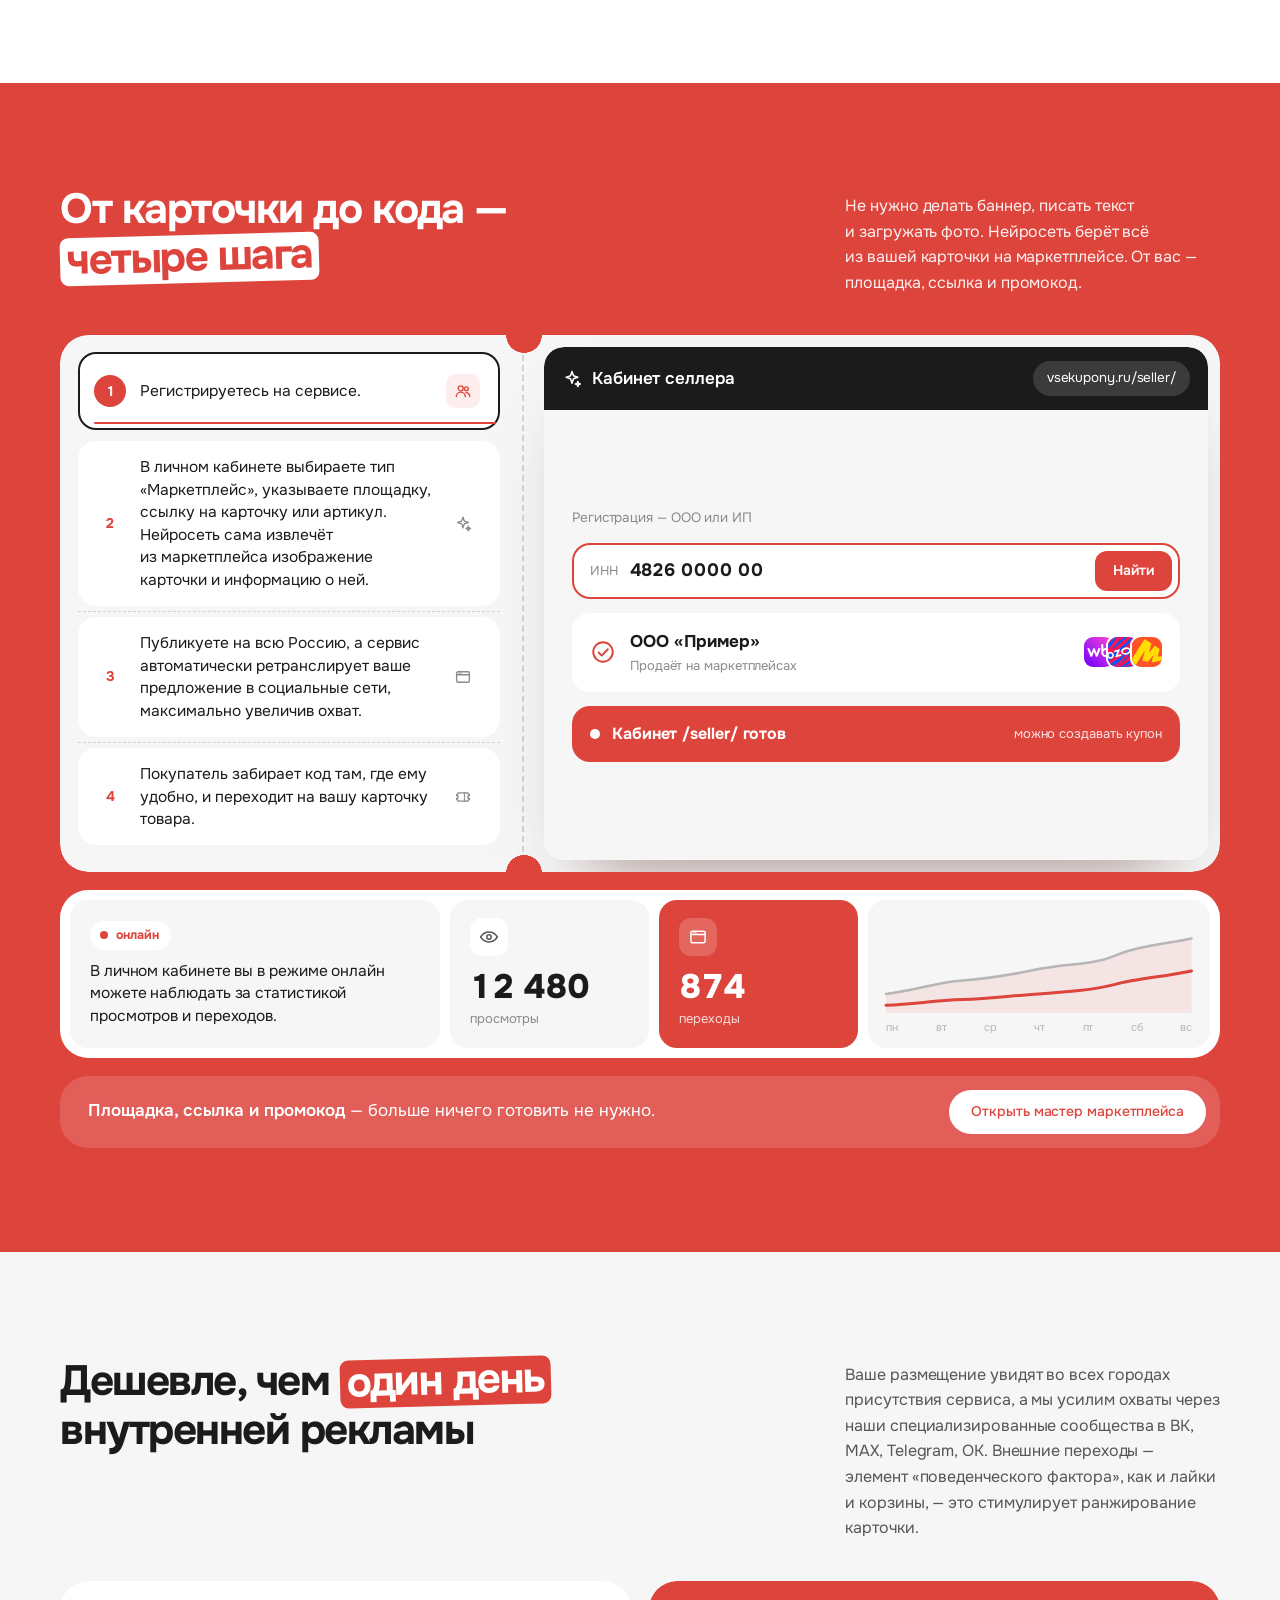
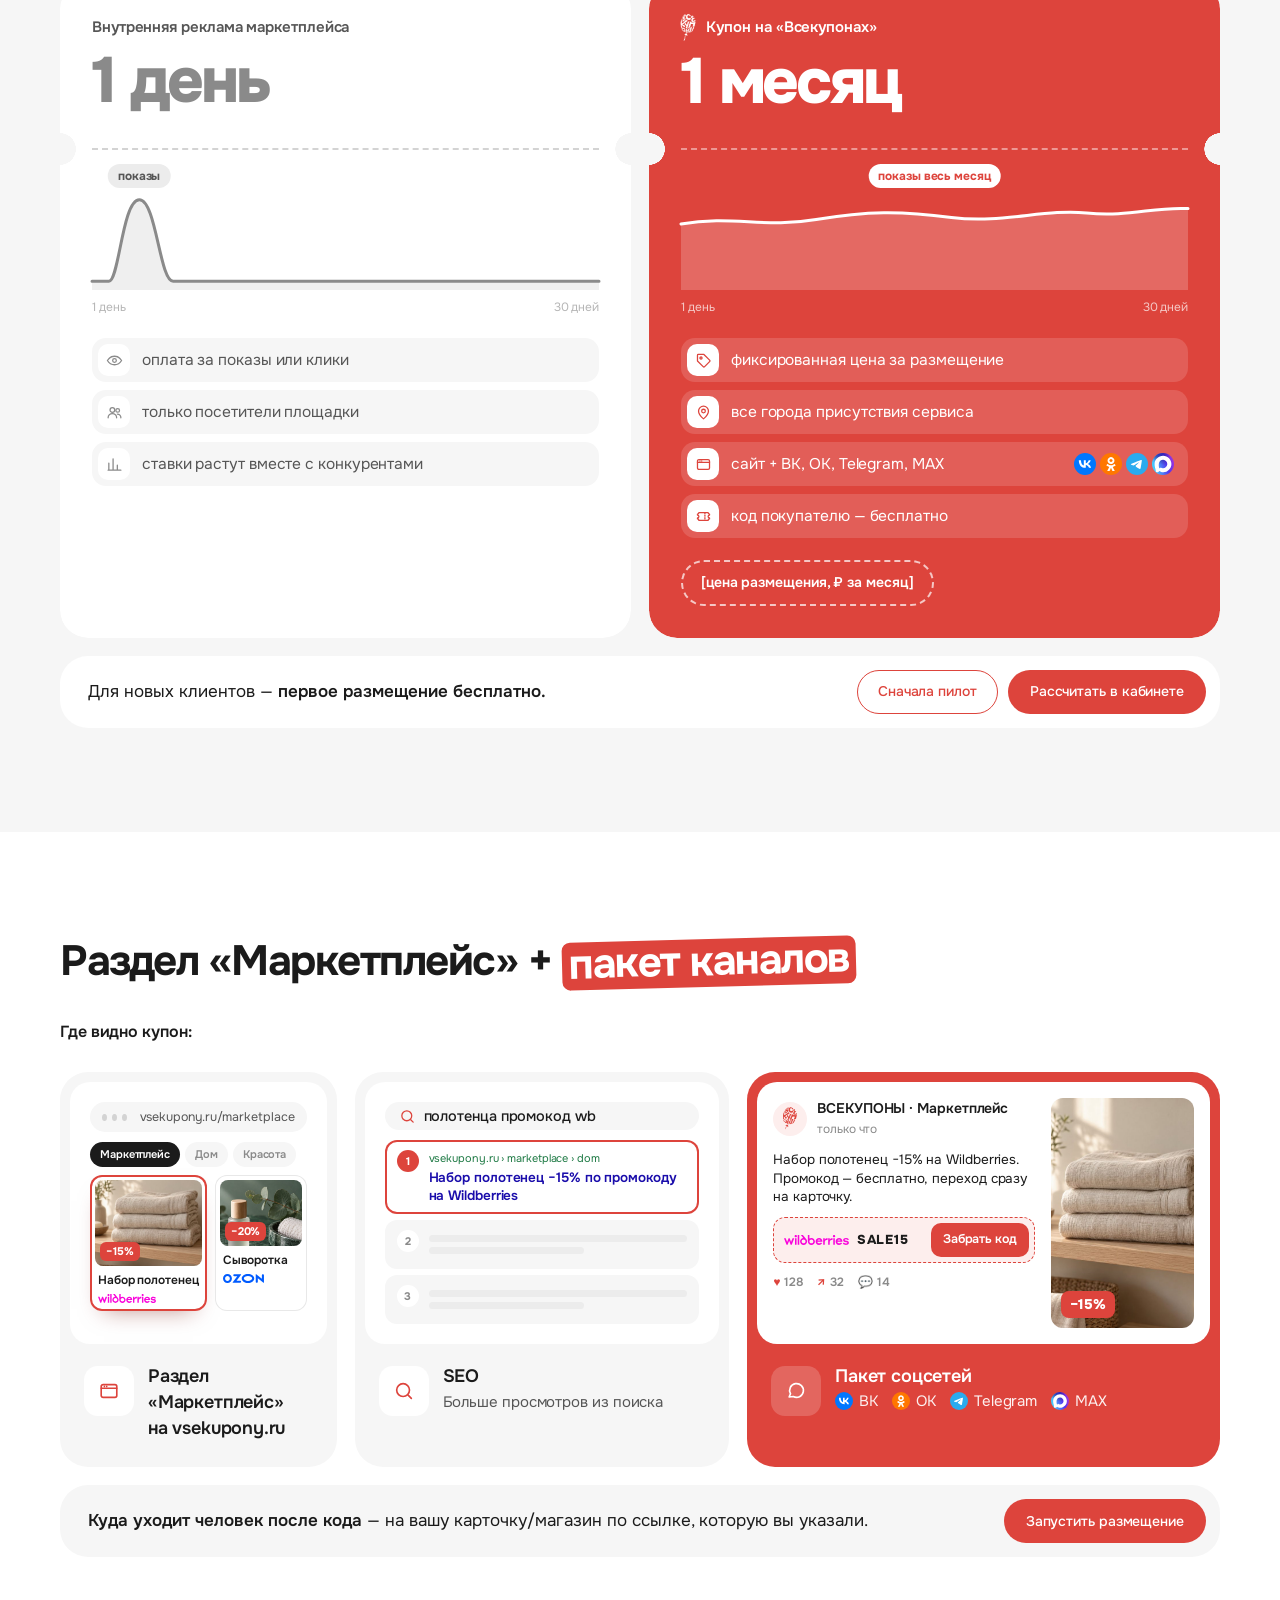
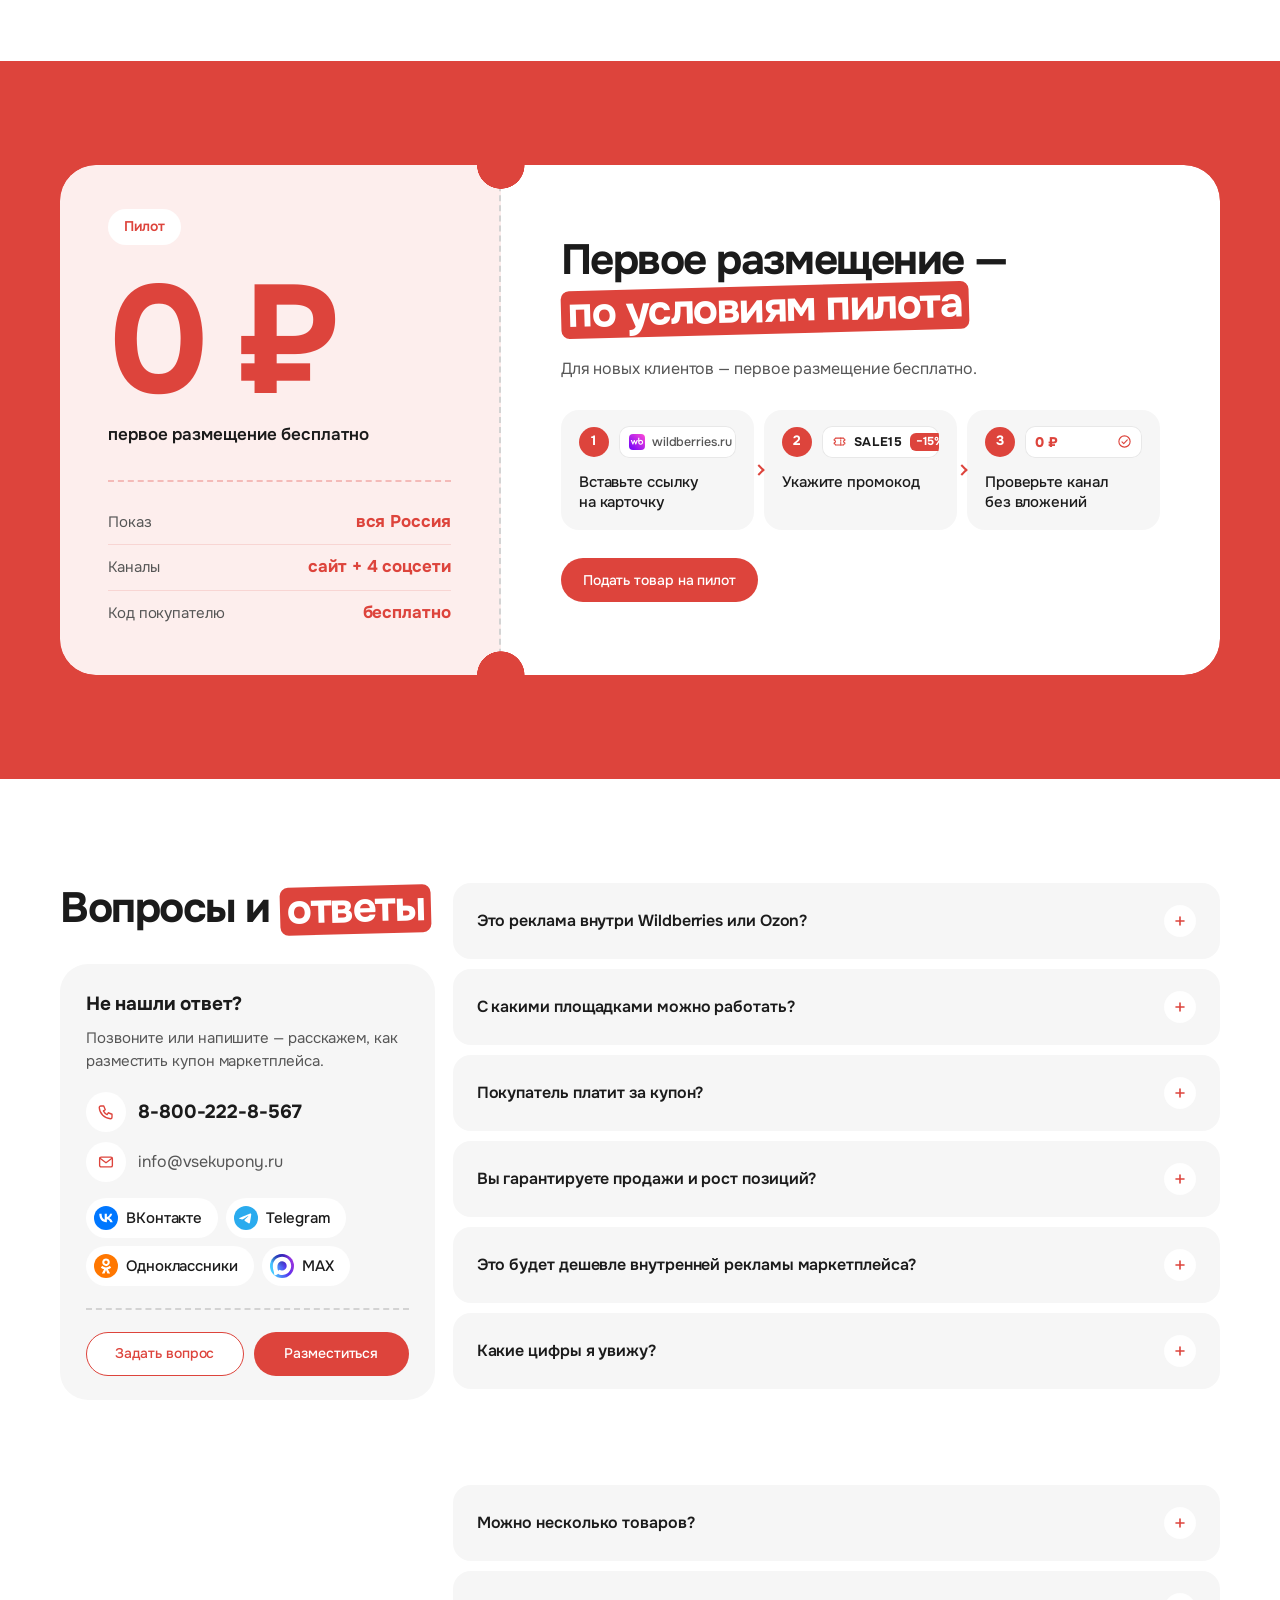
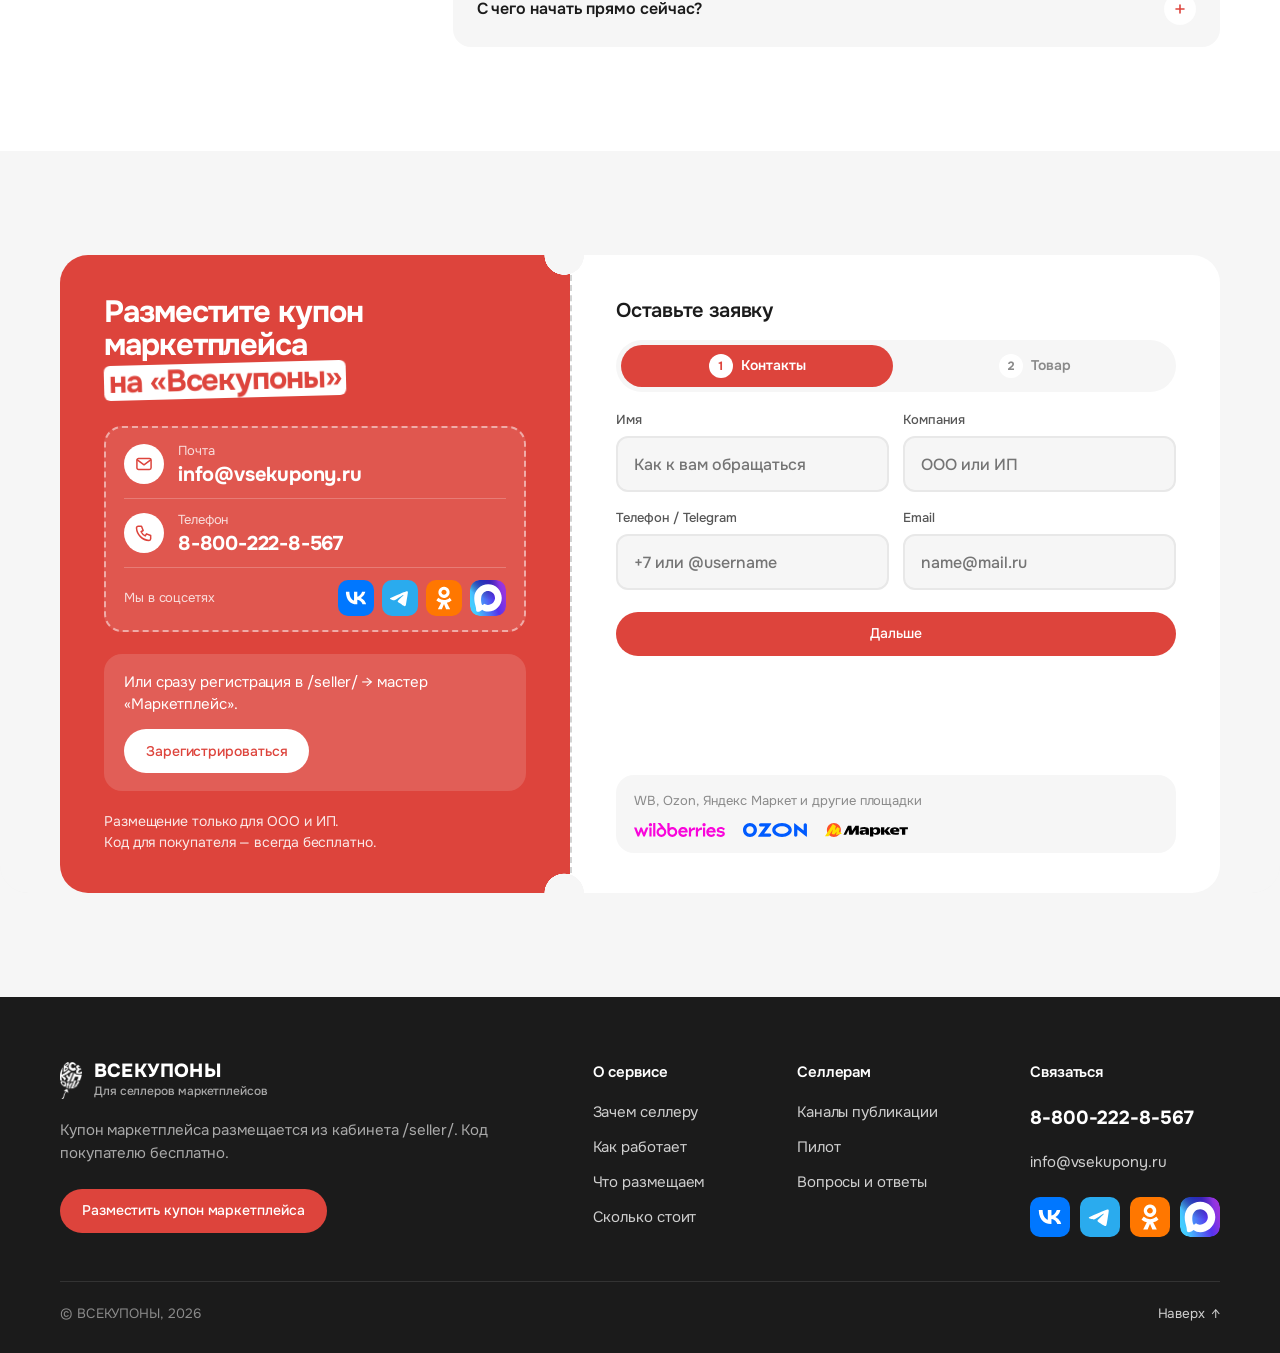
==== commit 4bb267ff: "Лендинг для селлеров: мобильная версия — подпись фактов в одну строку, экраны шагов без пустоты - фа" ====
--- a/marketplace-design.html
+++ b/marketplace-design.html
@@ -9,7 +9,7 @@
 <link rel="preconnect" href="https://fonts.gstatic.com" crossorigin>
 <link href="https://fonts.googleapis.com/css2?family=Onest:wght@400;500;600;700;800&display=swap" rel="stylesheet">
 <link rel="stylesheet" href="assets/business-design.css?v=20261019c">
-<link rel="stylesheet" href="assets/marketplace-design.css?v=20261024c">
+<link rel="stylesheet" href="assets/marketplace-design.css?v=20261024h">
 <link rel="icon" href="assets/brand/logo-red.png">
 </head>
 <body>
@@ -101,7 +101,7 @@
           <li>
             <span class="mx-mps"><img src="assets/brand/mp/wildberries.svg" alt=""><img src="assets/brand/mp/ozon.svg" alt=""><img src="assets/brand/mp/yandex-market.svg" alt=""><img src="assets/brand/mp/megamarket.svg" alt=""></span>
             <b>Маркетплейсы</b>
-            <span>WB, Ozon, Яндекс Маркет и&nbsp;другие площадки</span>
+            <span>WB, Ozon, Яндекс Маркет и&nbsp;другие</span>
           </li>
           <li>
             <span class="hn__ch"><i class="hn__site" data-ic="site"></i><span class="hn__soc"><i data-soc="vk"></i><i data-soc="tg"></i><i data-soc="ok"></i><i data-soc="max"></i></span></span>
@@ -334,11 +334,11 @@
               <div class="mx-chl">
                 <div class="mx-geo"><i data-ic="pin"></i><span>Где показывать</span><b>Вся Россия</b></div>
                 <ul>
-                  <li><i class="mx-chl__site" data-ic="site"></i>vsekupony.ru</li>
-                  <li><i data-soc="vk"></i>ВКонтакте</li>
-                  <li><i data-soc="ok"></i>Одноклассники</li>
-                  <li><i data-soc="tg"></i>Telegram</li>
-                  <li><i data-soc="max"></i>MAX</li>
+                  <li><i class="mx-chl__site" data-ic="site"></i><span>vsekupony.ru</span></li>
+                  <li><i data-soc="vk"></i><span>ВК</span></li>
+                  <li><i data-soc="ok"></i><span>ОК</span></li>
+                  <li><i data-soc="tg"></i><span>Telegram</span></li>
+                  <li><i data-soc="max"></i><span>MAX</span></li>
                 </ul>
                 <span class="mx-go">Опубликовать на&nbsp;всю Россию</span>
               </div>
--- a/assets/marketplace-design.css
+++ b/assets/marketplace-design.css
@@ -184,7 +184,8 @@
 .mx-geo i{display:flex;color:var(--brand)}.mx-geo svg{width:16px;height:16px}
 .mx-geo b{margin-left:auto;font-size:14px;color:var(--ink)}
 .mx-geo b::after{content:" ✓";color:var(--brand)}
-.mx-chl ul{list-style:none;margin:0;padding:0;display:grid;grid-template-columns:1fr 1fr;gap:6px}
+.mx-chl ul{list-style:none;margin:0;padding:0;display:grid;grid-template-columns:repeat(2,minmax(0,1fr));gap:6px}
+.mx-chl li span{min-width:0;white-space:nowrap;overflow:hidden;text-overflow:ellipsis}
 .mx-chl li{display:flex;align-items:center;gap:8px;height:38px;padding:0 10px;border-radius:10px;background:#fff;font-size:13px;font-weight:600}
 .mx-chl li:first-child{grid-column:1/-1}
 .mx-chl li i{display:block;flex:none;width:22px;height:22px;border-radius:50%;overflow:hidden}
@@ -192,7 +193,7 @@
 .mx-chl li .mx-chl__site{display:grid;place-items:center;border-radius:7px;background:var(--brand-50);color:var(--brand)}
 .mx-chl li .mx-chl__site svg{width:14px;height:14px}
 /* переключатель «включено» справа в строке канала */
-.mx-chl li::after{content:"";margin-left:auto;width:28px;height:16px;border-radius:8px;background:var(--brand) radial-gradient(circle 6px at calc(100% - 8px) 50%,#fff 98%,#0000) no-repeat}
+.mx-chl li::after{content:"";flex:none;margin-left:auto;width:28px;height:16px;border-radius:8px;background:var(--brand) radial-gradient(circle 6px at calc(100% - 8px) 50%,#fff 98%,#0000) no-repeat}
 .mx-go{display:flex;align-items:center;justify-content:center;height:46px;margin-top:auto;border-radius:var(--r-pill);background:var(--brand);color:#fff;font-size:14px;font-weight:600}
 
 /* 4 — покупатель: код → карточка товара */
@@ -425,10 +426,9 @@
   .mx-ready em{margin-left:22px}
   .mx-pull{grid-template-columns:96px minmax(0,1fr)}
   .mx-pull__ph{min-height:0}
-  .mx-pull li:nth-child(4){display:none}
-  .mx-pub{grid-template-columns:1fr}
+  .mx-pub{grid-template-columns:minmax(0,1fr)}
   .mx-cpn{flex-direction:row}
-  .mx-cpn__ph{flex:none;width:110px;min-height:0}
+  .mx-cpn__ph{flex:none;min-height:0}
   .mx-cpn__b{border-top:0;border-left:2px dashed var(--line-strong)}
   .mx-buy{grid-template-columns:1fr}
   .mx-buy__arr{justify-self:center;transform:rotate(90deg)}
@@ -439,6 +439,21 @@
   .mx-pdp--big .mx-pdp__in{gap:10px}
   .mx-pdp--big .mx-pdp__ph{width:84px}
   .mx-pdp__promo{font-size:11px}
+  /* окно шагов одной высоты (как на лендинге для бизнеса) — поэтому высокие
+     экраны 3 и 4 ужаты, чтобы у коротких не оставалось пустоты снизу */
+  .mx-buy{gap:8px}
+  .mx-take{gap:6px}
+  .mx-take__ph{width:52px;height:52px}
+  .mx-take__btn,.mx-pdp--big .mx-pdp__stars,.mx-pdp--big .mx-pdp__dl{display:none}
+  .mx-buy__arr{width:28px;height:28px}
+  .mx-buy__arr svg{width:15px;height:15px}
+  .mx-pdp--big .mx-pdp__in{padding:12px}
+  .mx-pdp--big .mx-pdp__in > div{gap:5px}
+  .mx-pdp--big .mx-pdp__in b{font-size:19px}
+  .mx-pdp--big .mx-pdp__btn{padding:7px 0}
+  .mx-geo,.mx-go{height:42px}
+  .mx-chl li{height:34px}
+  .mx-cpn__ph{width:96px}
 
   .mx-stat__n b{font-size:28px}
   .mx-stat__t p{font-size:14.5px}
@@ -467,6 +482,9 @@
   .mx-mp img{height:10px}
 }
 @media (max-width:400px){
+  /* факты первого экрана: подпись в одну строку — логотипов два */
+  .mx-nums .mx-mps img:nth-child(n+3){display:none}
+  .mx-nums li:first-child > span:last-child{font-size:12px;white-space:nowrap}
   h2{font-size:28px !important}
   .mx-stat__n{padding:16px}
   .mx-stat__n b{font-size:24px}
@@ -475,5 +493,12 @@
   .mx-cp__ph{width:80px}
   .mx-cp__b b{font-size:13px}
   .mx-pdp__in b{font-size:15px}
-  .mx-types span{padding:7px 11px;font-size:12.5px}
-}
+  /* экран 2: три типа купона поровну, в списке — только значения */
+  .mx-types{align-self:stretch;display:grid;grid-template-columns:repeat(3,minmax(0,1fr))}
+  .mx-types span{padding:7px 2px;font-size:11.5px;text-align:center;white-space:nowrap}
+  .mx-pull{grid-template-columns:80px minmax(0,1fr)}
+  .mx-pull li{padding-left:34px;justify-content:flex-start}
+  .mx-pull li > span{display:none}
+  /* экран 4: плашка промокода без процента */
+  .mx-pdp__promo em{display:none}
+}
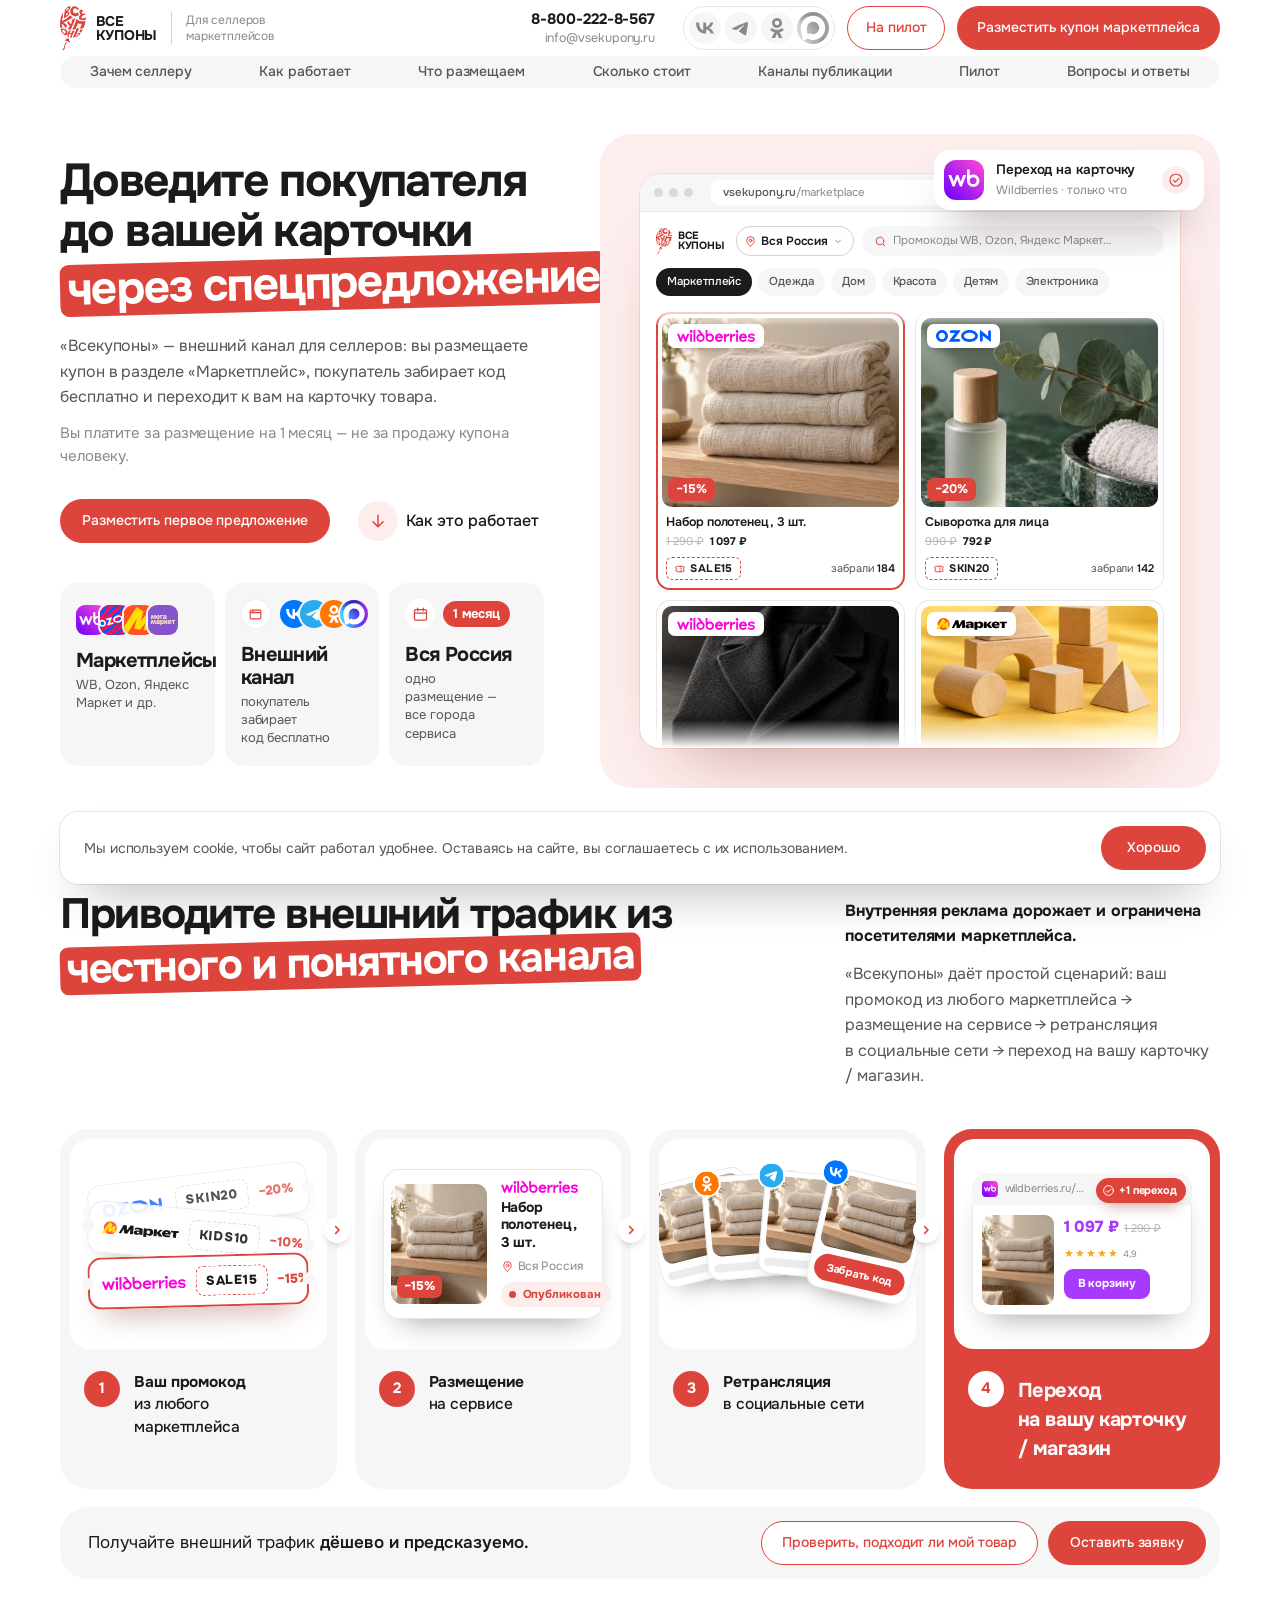
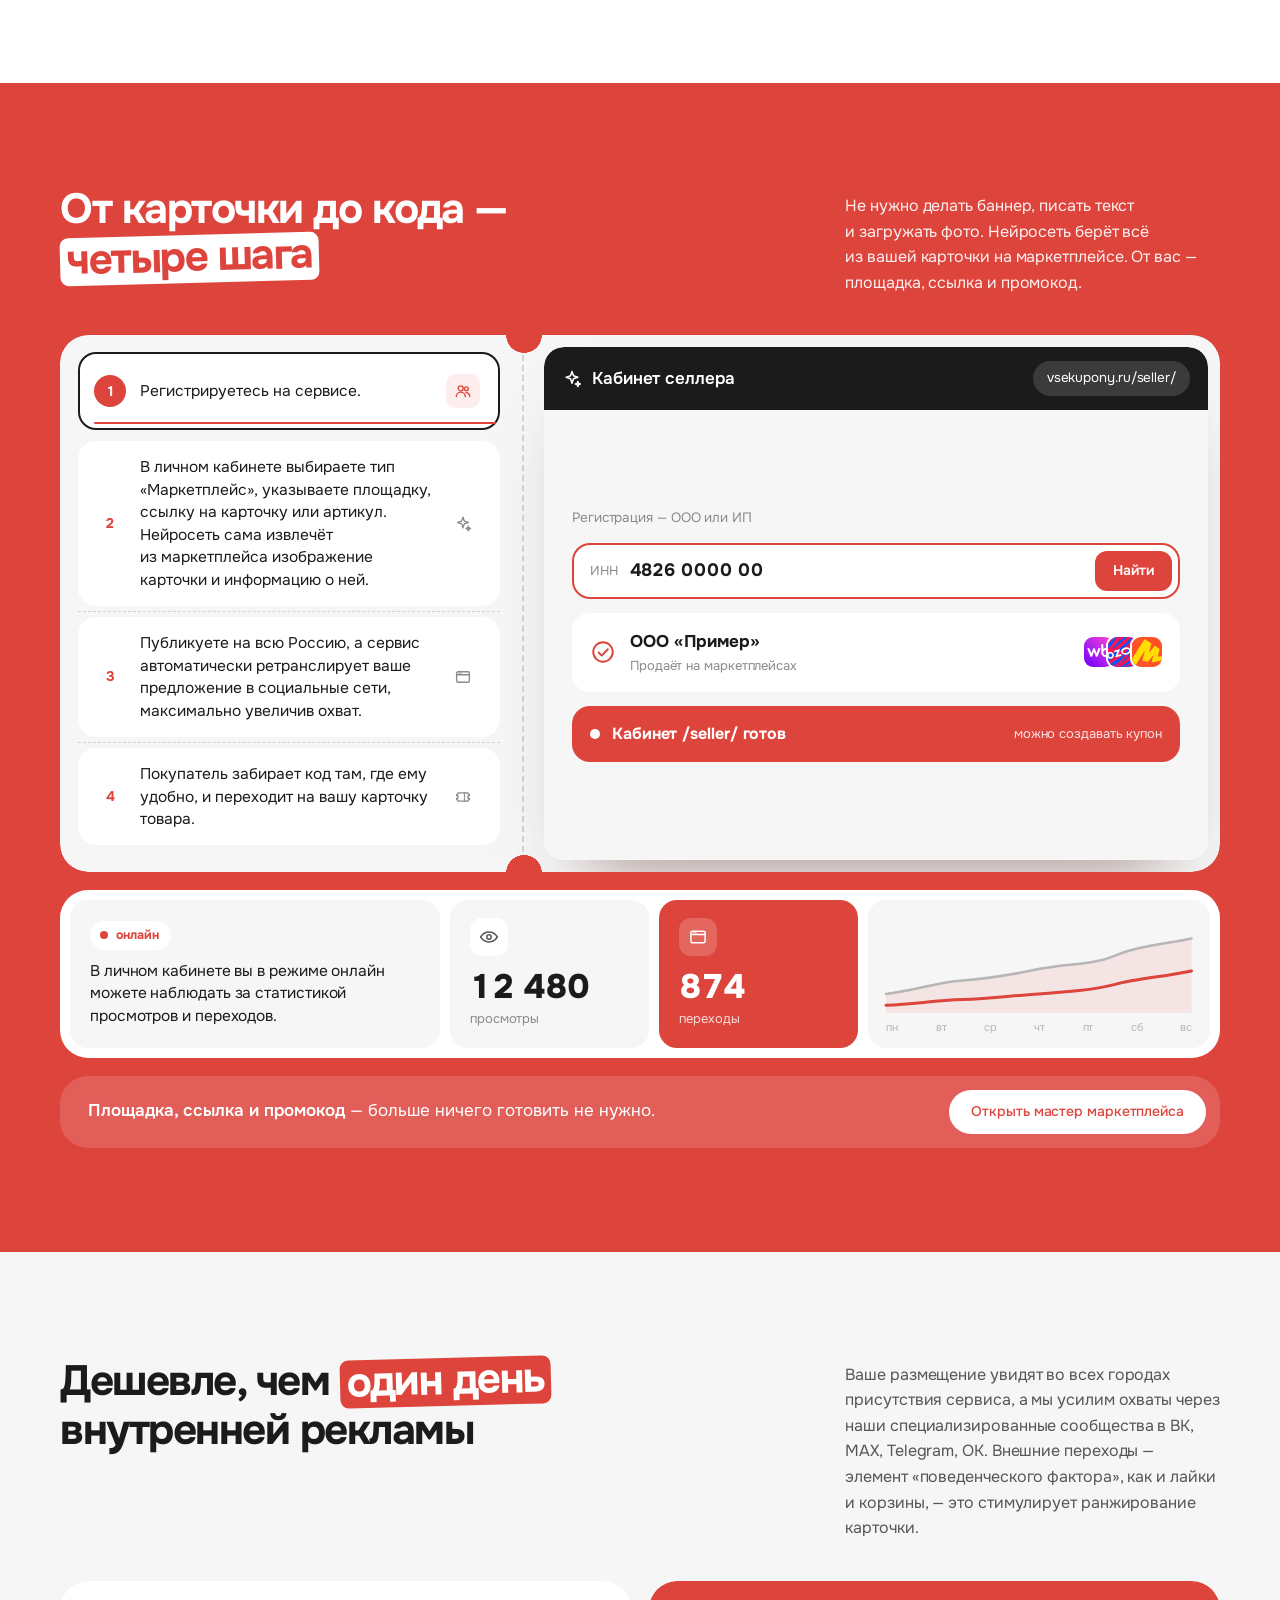
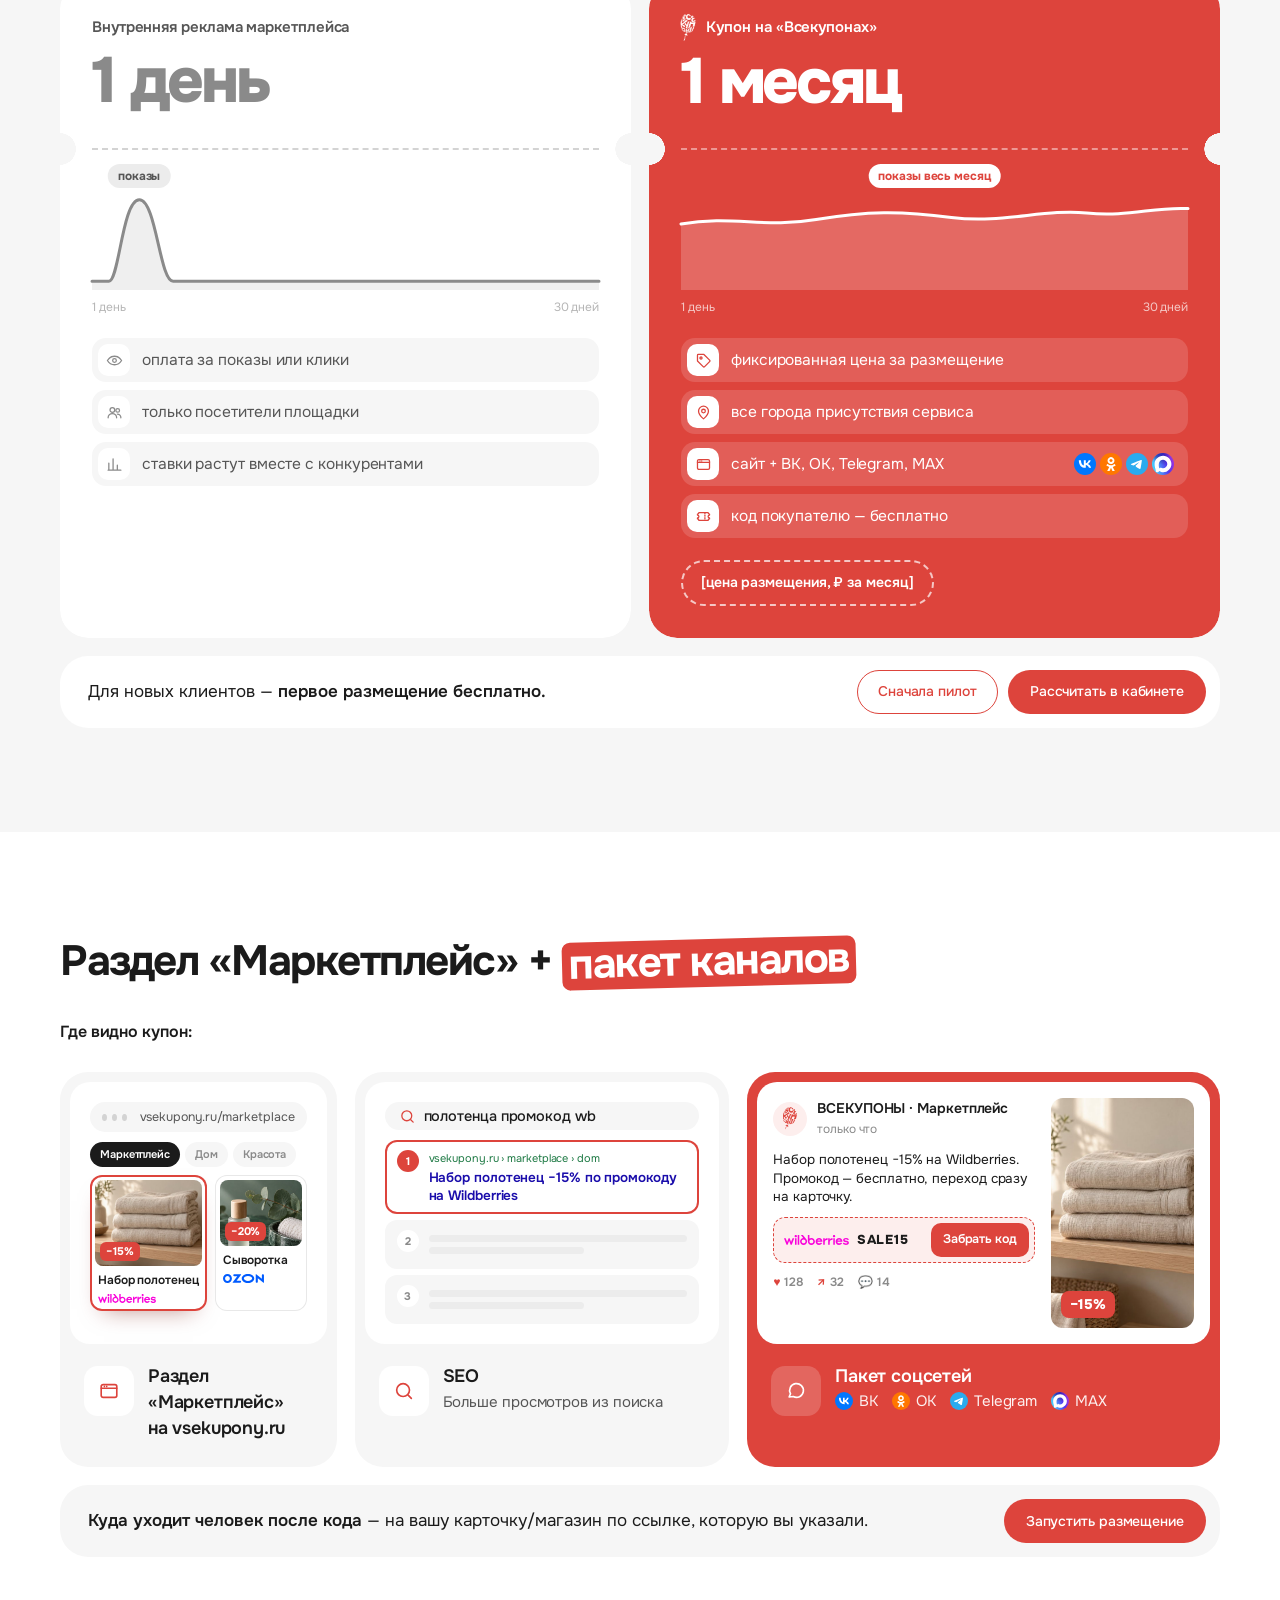
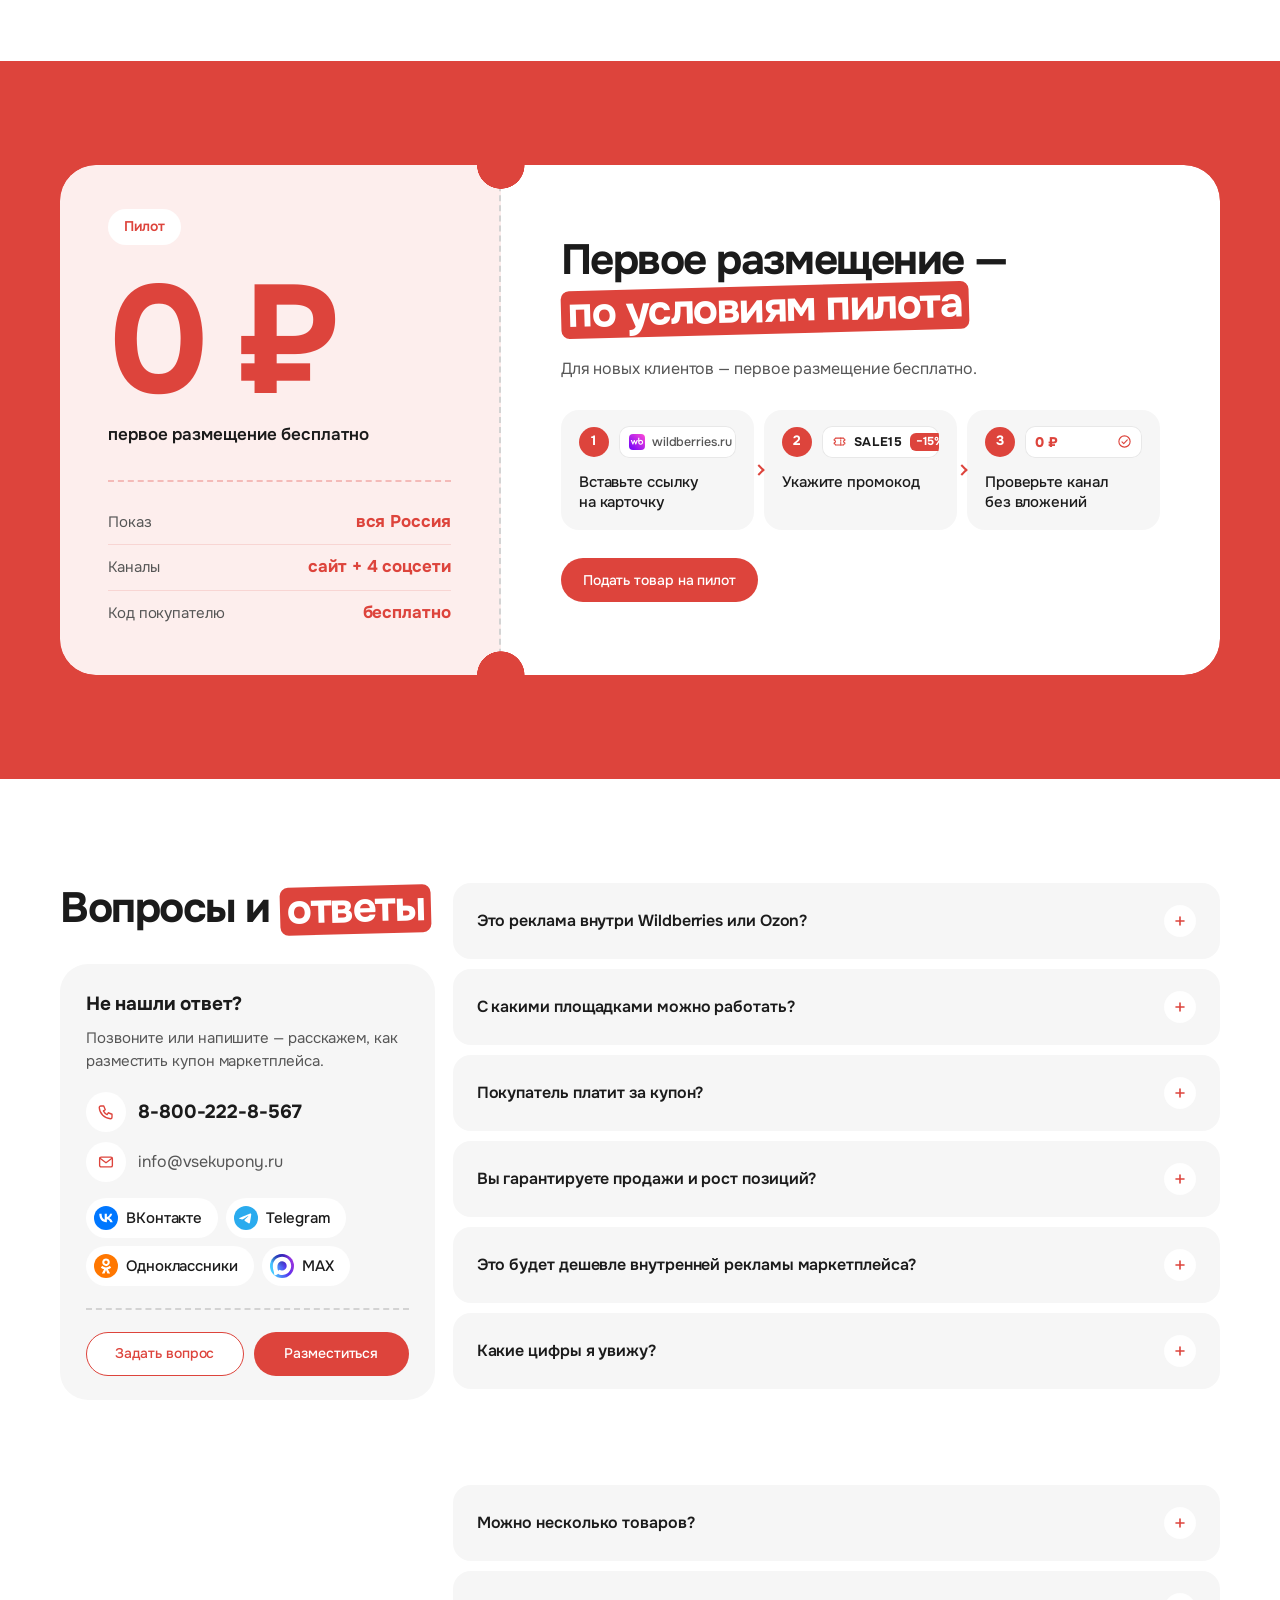
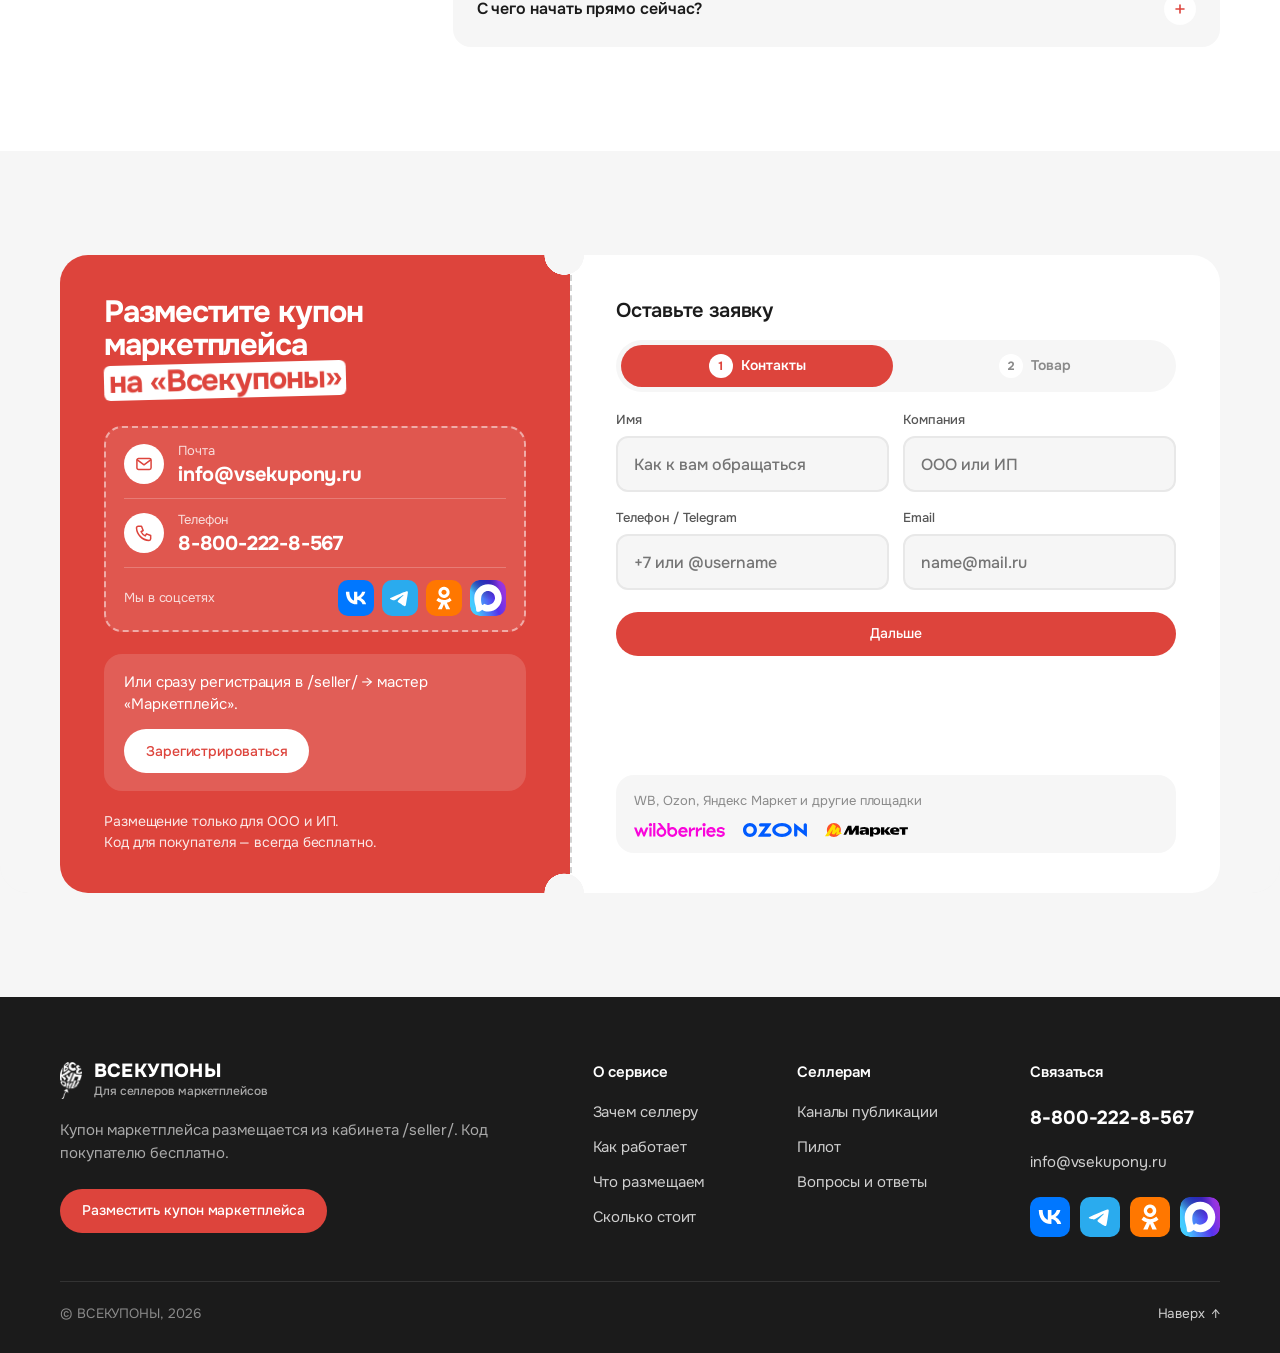
==== commit e21c10d5: "Лендинг для селлеров: на телефоне три маркетплейса и «и др.», круг сайта на глаз равен соцсетям Co-A" ====
--- a/marketplace-design.html
+++ b/marketplace-design.html
@@ -9,7 +9,7 @@
 <link rel="preconnect" href="https://fonts.gstatic.com" crossorigin>
 <link href="https://fonts.googleapis.com/css2?family=Onest:wght@400;500;600;700;800&display=swap" rel="stylesheet">
 <link rel="stylesheet" href="assets/business-design.css?v=20261019c">
-<link rel="stylesheet" href="assets/marketplace-design.css?v=20261024h">
+<link rel="stylesheet" href="assets/marketplace-design.css?v=20261024i">
 <link rel="icon" href="assets/brand/logo-red.png">
 </head>
 <body>
@@ -101,7 +101,7 @@
           <li>
             <span class="mx-mps"><img src="assets/brand/mp/wildberries.svg" alt=""><img src="assets/brand/mp/ozon.svg" alt=""><img src="assets/brand/mp/yandex-market.svg" alt=""><img src="assets/brand/mp/megamarket.svg" alt=""></span>
             <b>Маркетплейсы</b>
-            <span>WB, Ozon, Яндекс Маркет и&nbsp;другие</span>
+            <span>WB, Ozon, Яндекс Маркет и&nbsp;др.</span>
           </li>
           <li>
             <span class="hn__ch"><i class="hn__site" data-ic="site"></i><span class="hn__soc"><i data-soc="vk"></i><i data-soc="tg"></i><i data-soc="ok"></i><i data-soc="max"></i></span></span>
--- a/assets/marketplace-design.css
+++ b/assets/marketplace-design.css
@@ -20,6 +20,12 @@
 .mx-nums li > b{white-space:normal;font-size:20px;line-height:1.15}
 .mx-nums li:first-child > b{color:var(--ink)}
 .hero__nums li > .mx-mps{display:flex}
+/* белый круг сайта на светлой карточке без края казался меньше цветных
+   соцсетей того же размера — тонкий контур и +2px компенсируют на глаз */
+.mx-nums .hn__ch .hn__site{width:30px;height:30px;box-shadow:inset 0 0 0 1px rgba(17,17,17,.08)}
+@media (max-width:560px){
+  .mx-nums .hn__ch .hn__site{width:26px;height:26px}
+}
 .mx-cal{gap:8px}
 .mx-cal i{display:grid;place-items:center;width:30px;height:30px;border-radius:50%;background:#fff;color:var(--brand)}
 .mx-cal svg{width:17px;height:17px}
@@ -482,8 +488,9 @@
   .mx-mp img{height:10px}
 }
 @media (max-width:400px){
-  /* факты первого экрана: подпись в одну строку — логотипов два */
-  .mx-nums .mx-mps img:nth-child(n+3){display:none}
+  /* факты первого экрана: подпись «…и др.» короче — влезают три логотипа,
+     те же, что названы в подписи */
+  .mx-nums .mx-mps img:nth-child(n+4){display:none}
   .mx-nums li:first-child > span:last-child{font-size:12px;white-space:nowrap}
   h2{font-size:28px !important}
   .mx-stat__n{padding:16px}
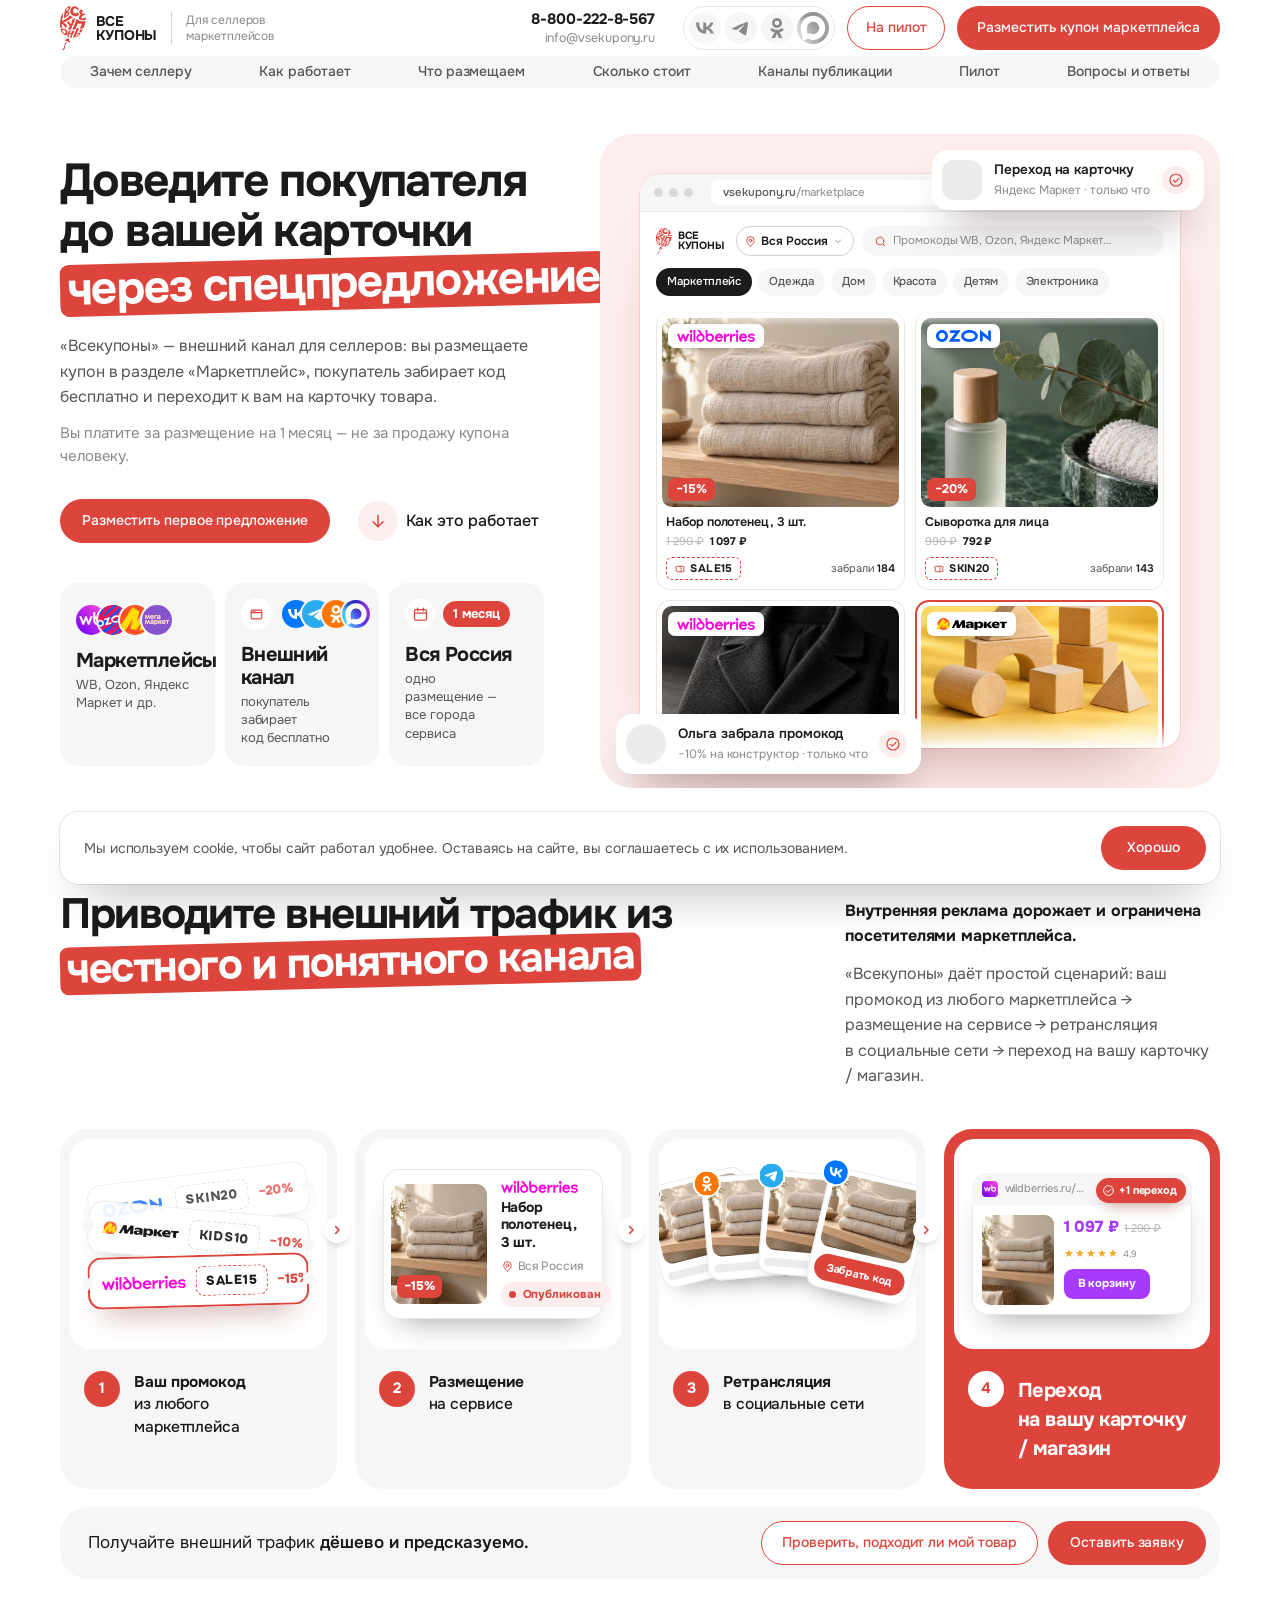
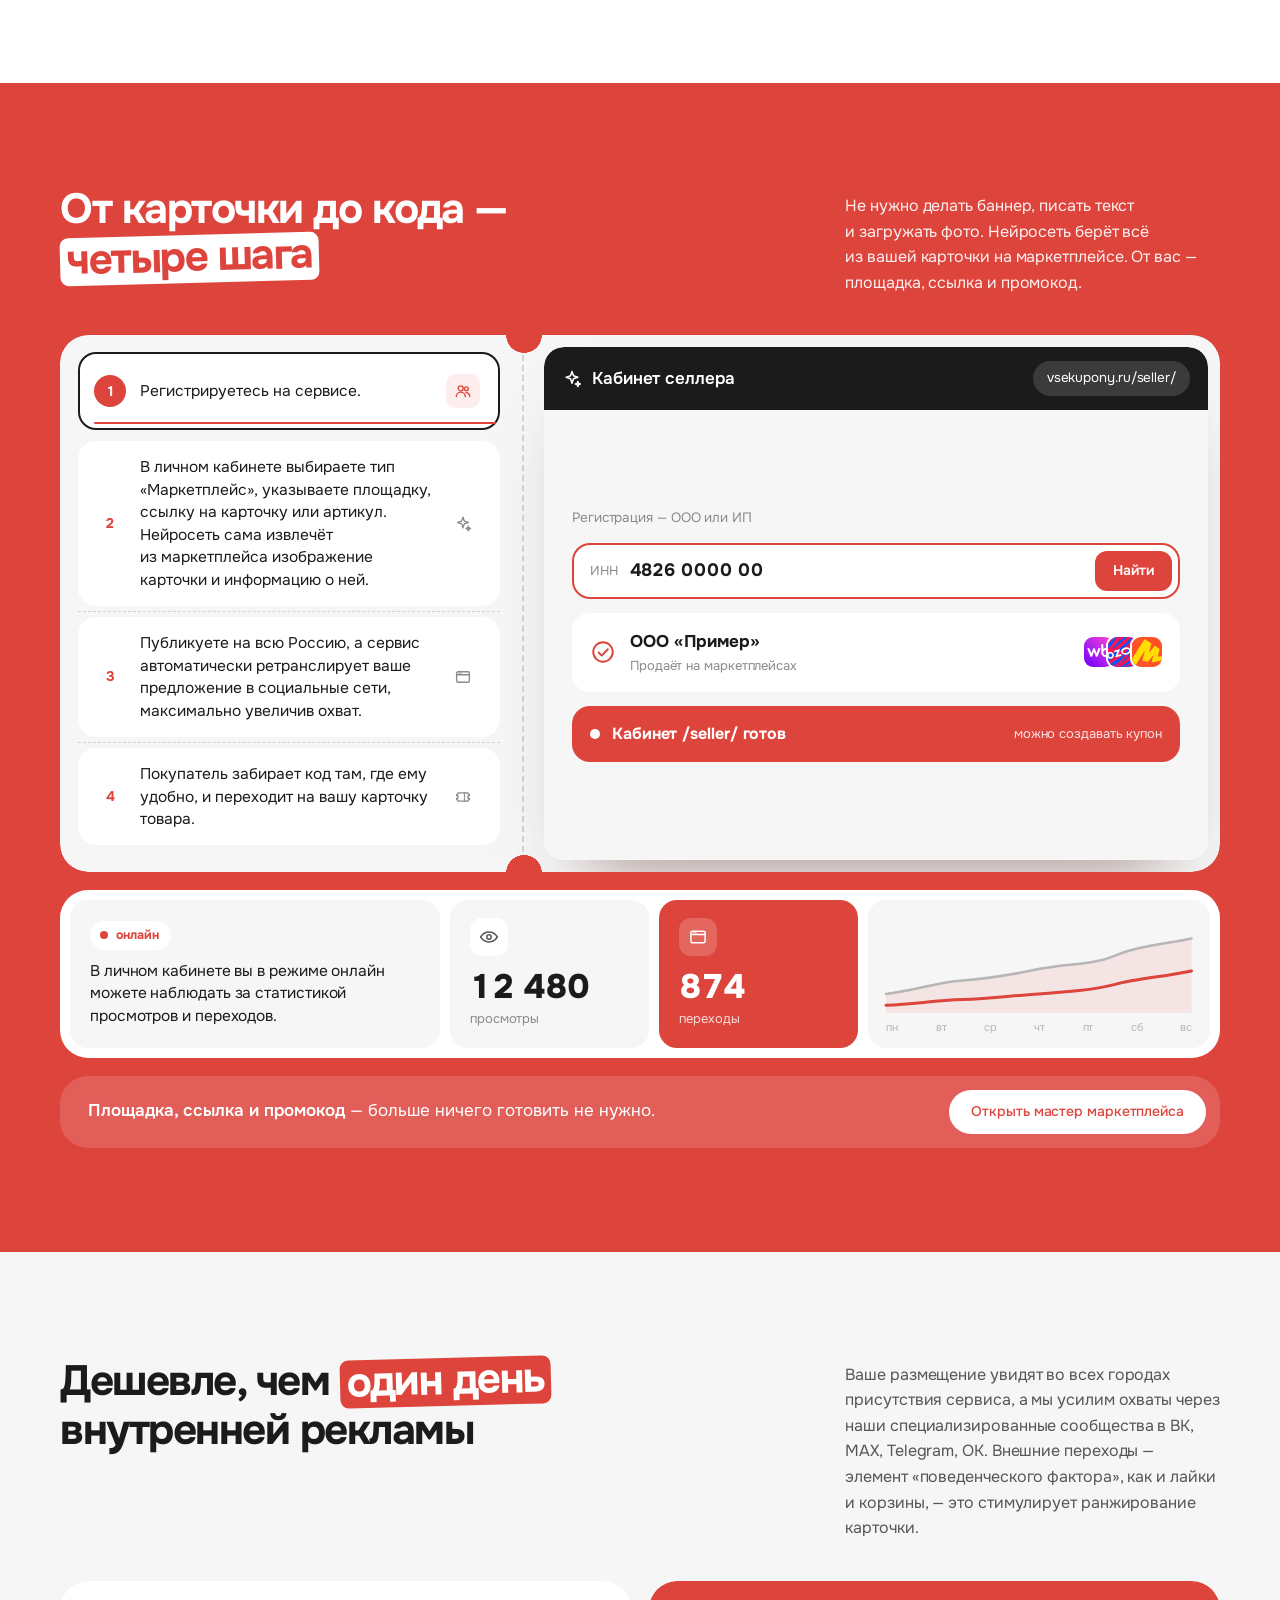
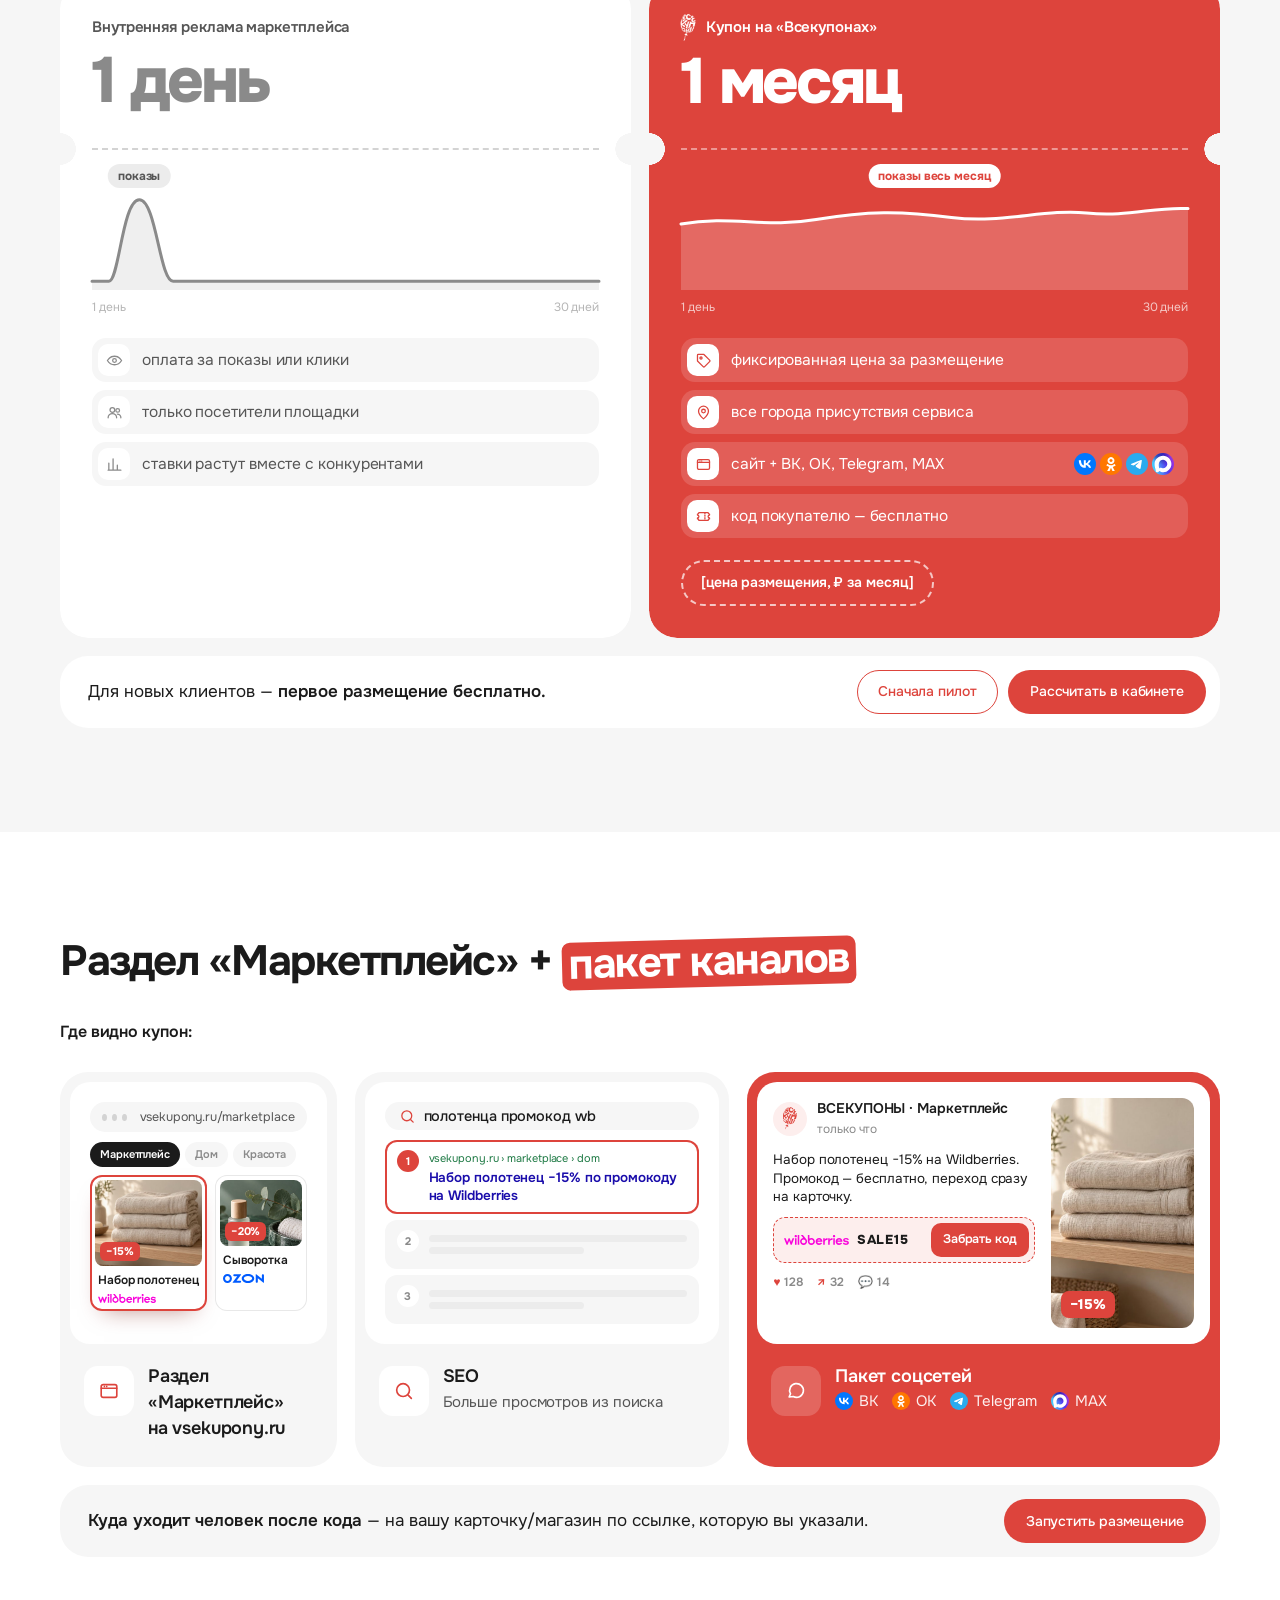
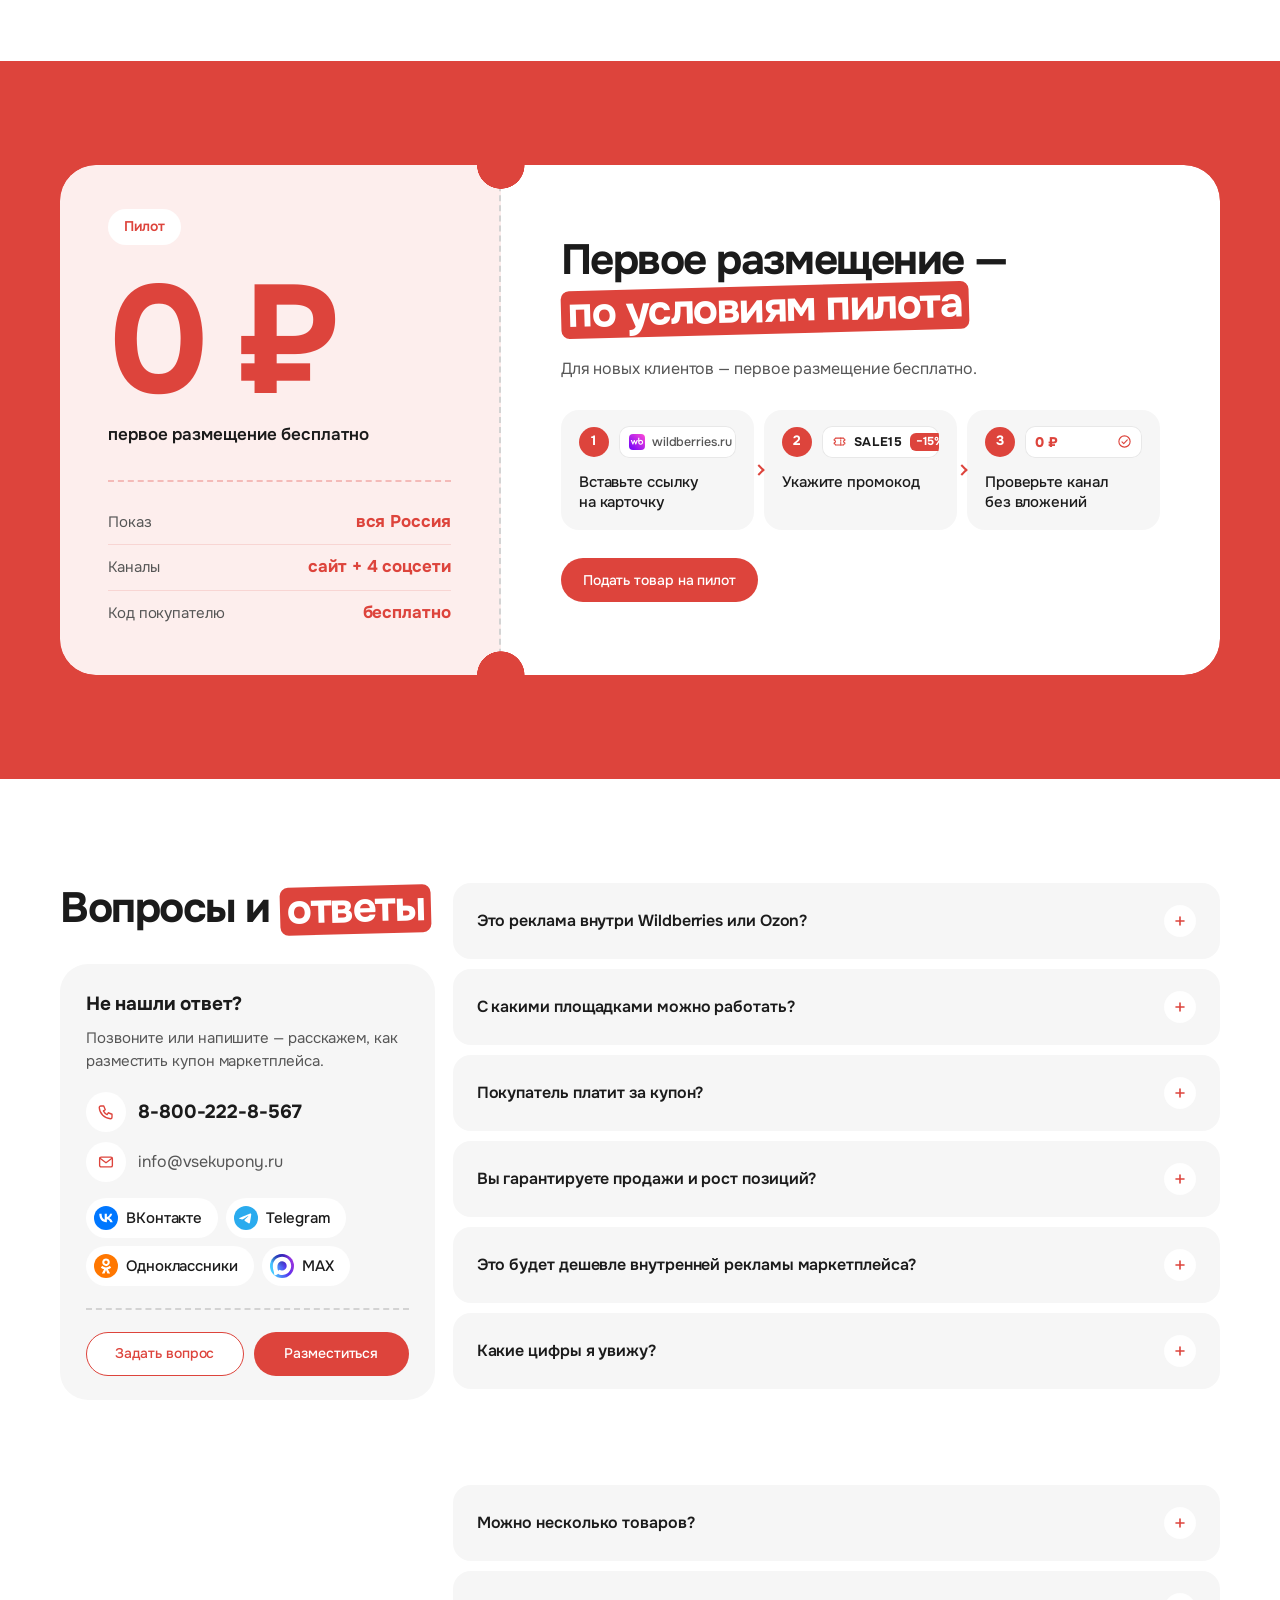
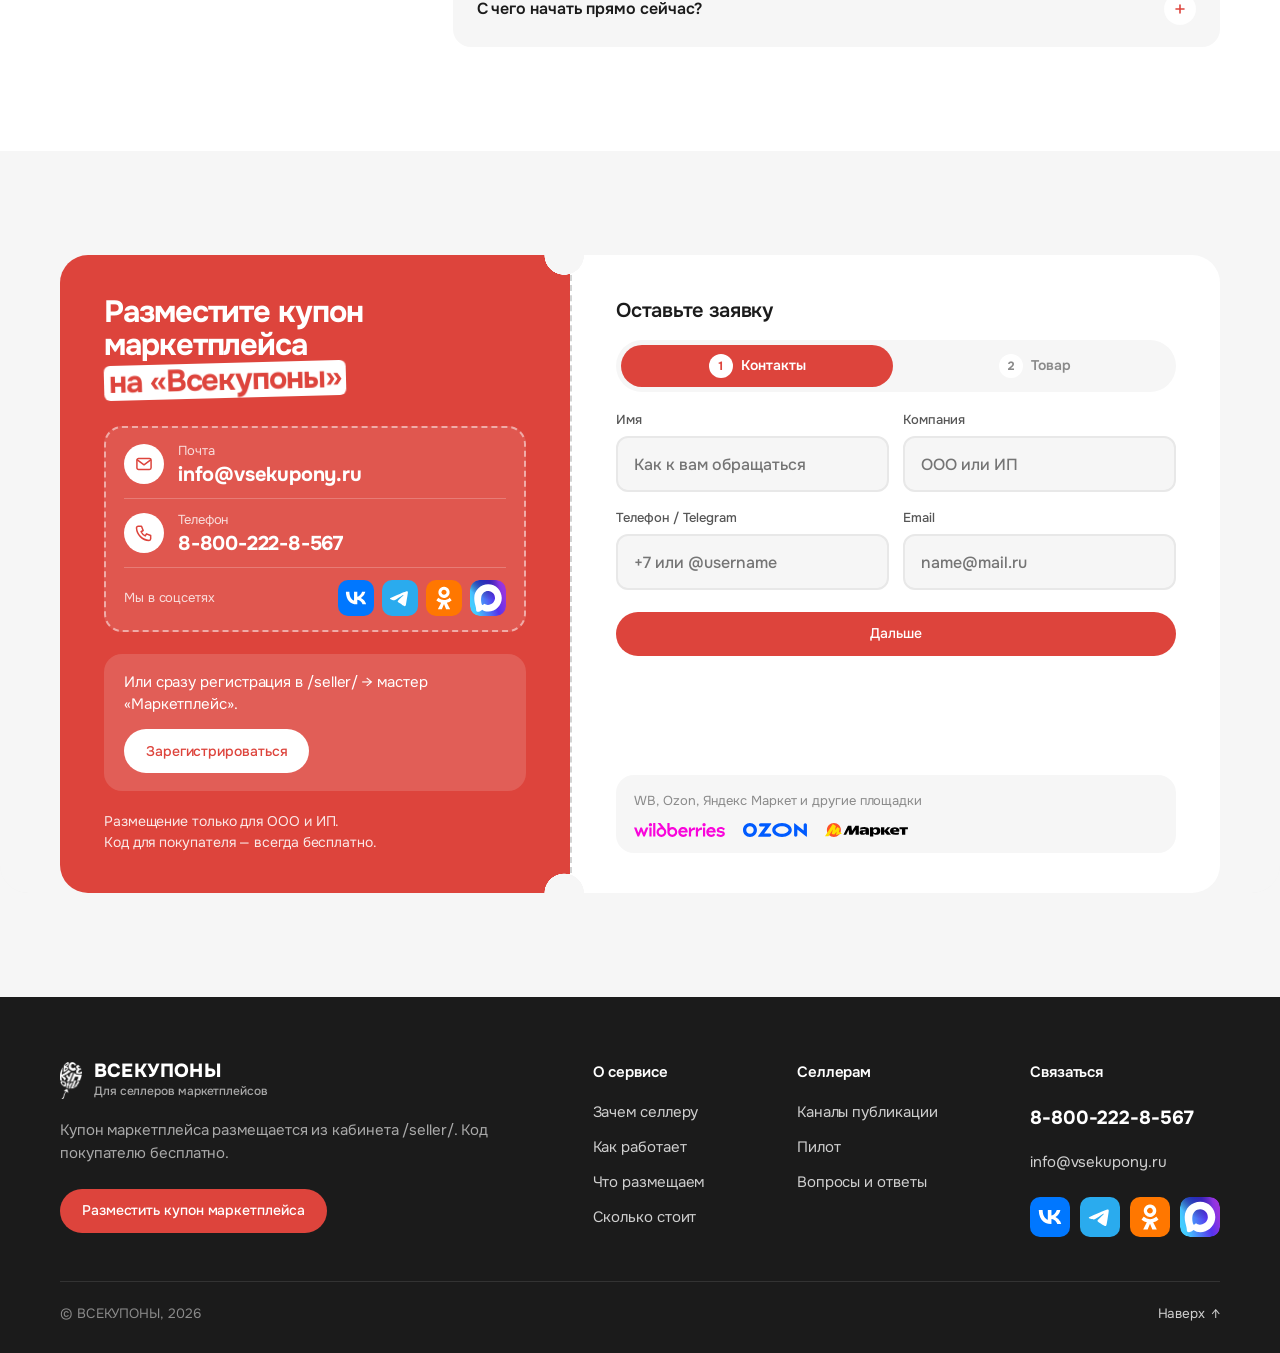
==== commit dcb188b1: "Лендинг для селлеров: логотипы площадок кружками внахлёст, круг сайта без обводки Co-Authored-By: Cl" ====
--- a/marketplace-design.html
+++ b/marketplace-design.html
@@ -9,7 +9,7 @@
 <link rel="preconnect" href="https://fonts.gstatic.com" crossorigin>
 <link href="https://fonts.googleapis.com/css2?family=Onest:wght@400;500;600;700;800&display=swap" rel="stylesheet">
 <link rel="stylesheet" href="assets/business-design.css?v=20261019c">
-<link rel="stylesheet" href="assets/marketplace-design.css?v=20261024i">
+<link rel="stylesheet" href="assets/marketplace-design.css?v=20261024j">
 <link rel="icon" href="assets/brand/logo-red.png">
 </head>
 <body>
--- a/assets/marketplace-design.css
+++ b/assets/marketplace-design.css
@@ -12,7 +12,7 @@
 
 /* Логотипы площадок кружками-квадратами (первый экран) */
 .mx-mps{display:flex;align-items:center;height:30px}
-.mx-mps img{display:block;width:30px;height:30px;border-radius:9px;margin-left:-6px;box-shadow:0 0 0 2px var(--surface)}
+.mx-mps img{display:block;width:30px;height:30px;border-radius:50%;margin-left:-8px;box-shadow:0 0 0 2px var(--surface);background:#fff}
 .mx-mps img:first-child{margin-left:0}
 
 /* ---------- Первый экран ---------- */
@@ -20,11 +20,11 @@
 .mx-nums li > b{white-space:normal;font-size:20px;line-height:1.15}
 .mx-nums li:first-child > b{color:var(--ink)}
 .hero__nums li > .mx-mps{display:flex}
-/* белый круг сайта на светлой карточке без края казался меньше цветных
-   соцсетей того же размера — тонкий контур и +2px компенсируют на глаз */
-.mx-nums .hn__ch .hn__site{width:30px;height:30px;box-shadow:inset 0 0 0 1px rgba(17,17,17,.08)}
+/* белый круг сайта на светлой карточке без края кажется меньше цветных
+   соцсетей того же размера — поэтому он на 4px больше, без обводки */
+.mx-nums .hn__ch .hn__site{width:32px;height:32px}
 @media (max-width:560px){
-  .mx-nums .hn__ch .hn__site{width:26px;height:26px}
+  .mx-nums .hn__ch .hn__site{width:28px;height:28px}
 }
 .mx-cal{gap:8px}
 .mx-cal i{display:grid;place-items:center;width:30px;height:30px;border-radius:50%;background:#fff;color:var(--brand)}
@@ -411,10 +411,11 @@
   .mx-btns,.mx-foot .mx-btns{flex-direction:column;align-items:stretch}
   .mx-btns .btn{width:100%}
 
-  /* первый экран: значки справа по центру карточки, логотипы без наложения */
+  /* первый экран: значки справа по центру карточки */
   .mx-nums li > b{font-size:17px}
   .hero__nums li > .mx-mps{grid-column:2;grid-row:1 / span 2;justify-self:end}
-  .mx-nums .mx-mps img{width:24px;height:24px;margin-left:4px;border-radius:7px;box-shadow:none}
+  /* логотипы площадок — кружками внахлёст, как соцсети в соседней карточке */
+  .mx-nums .mx-mps img{width:24px;height:24px;margin-left:-8px}
   .mx-nums .mx-mps img:first-child{margin-left:0}
   .mx-cal i{display:none}
   .hx__ev div > span{white-space:normal}
